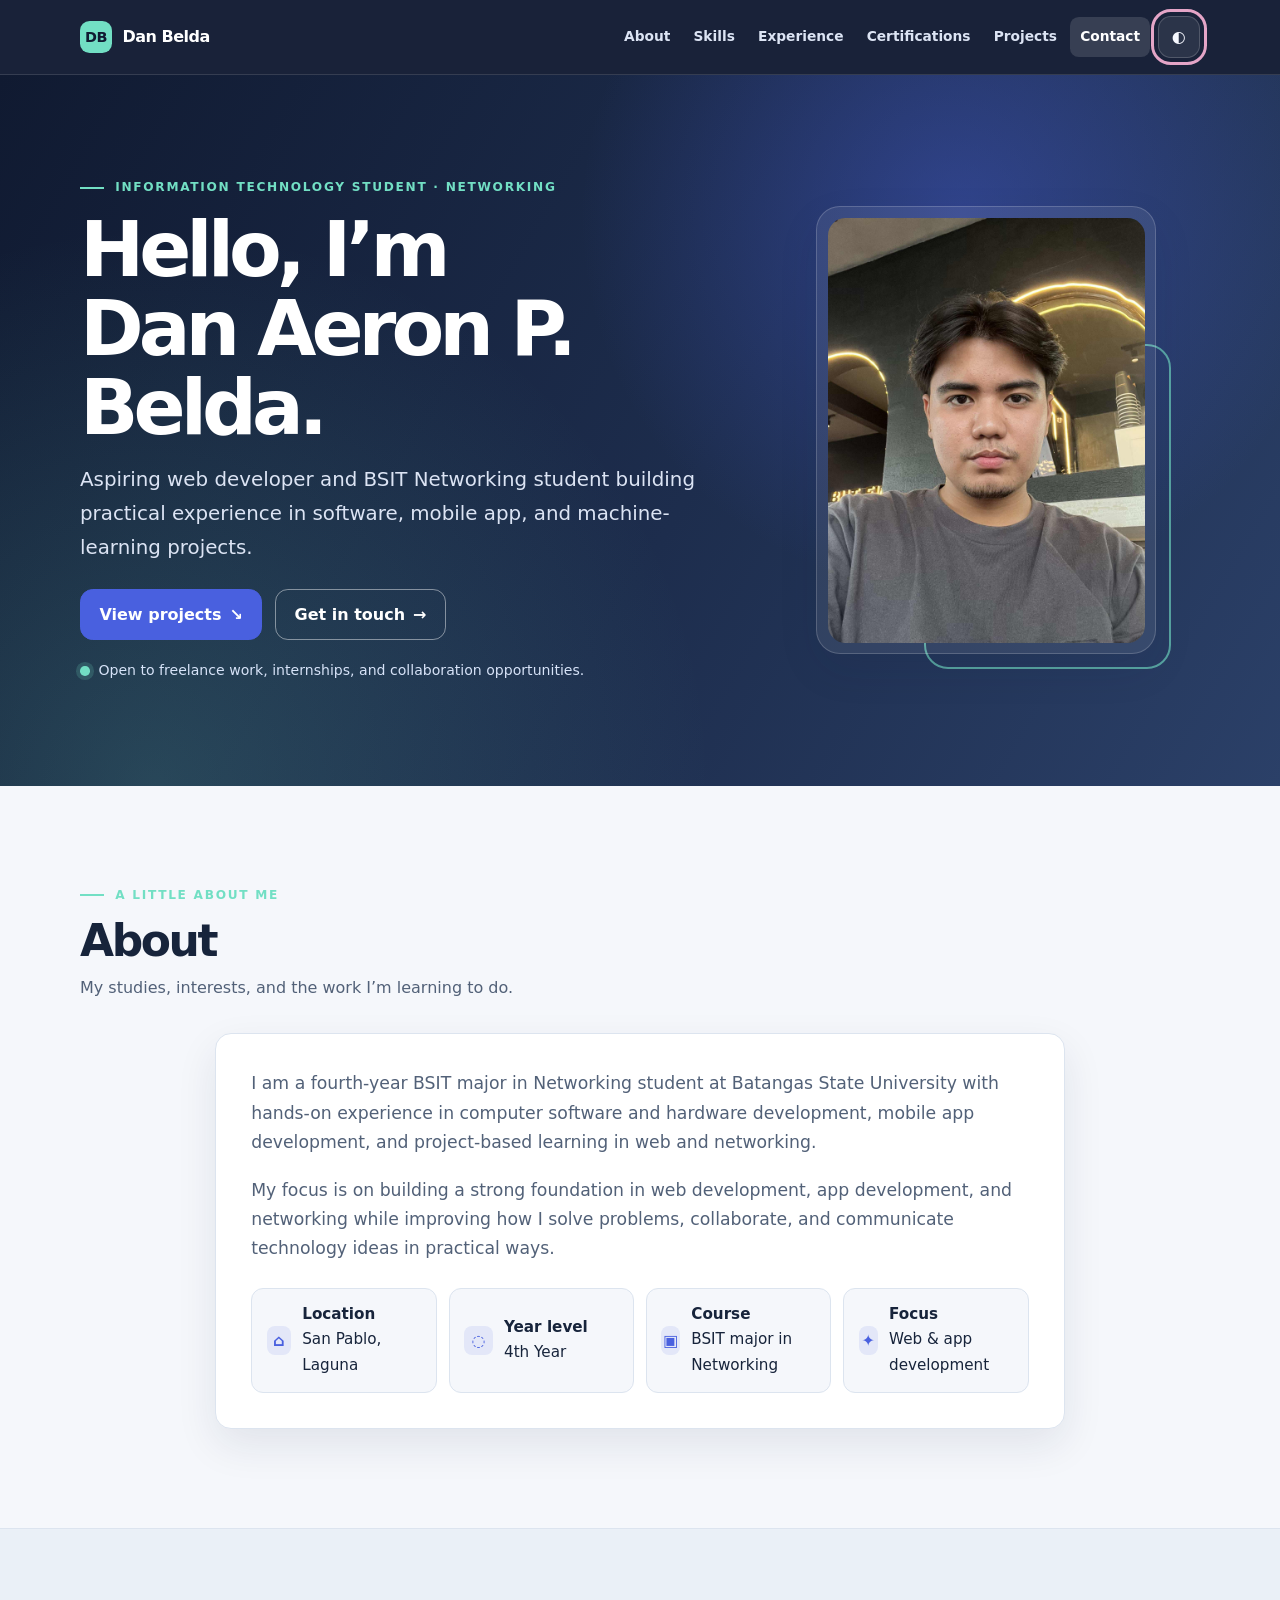
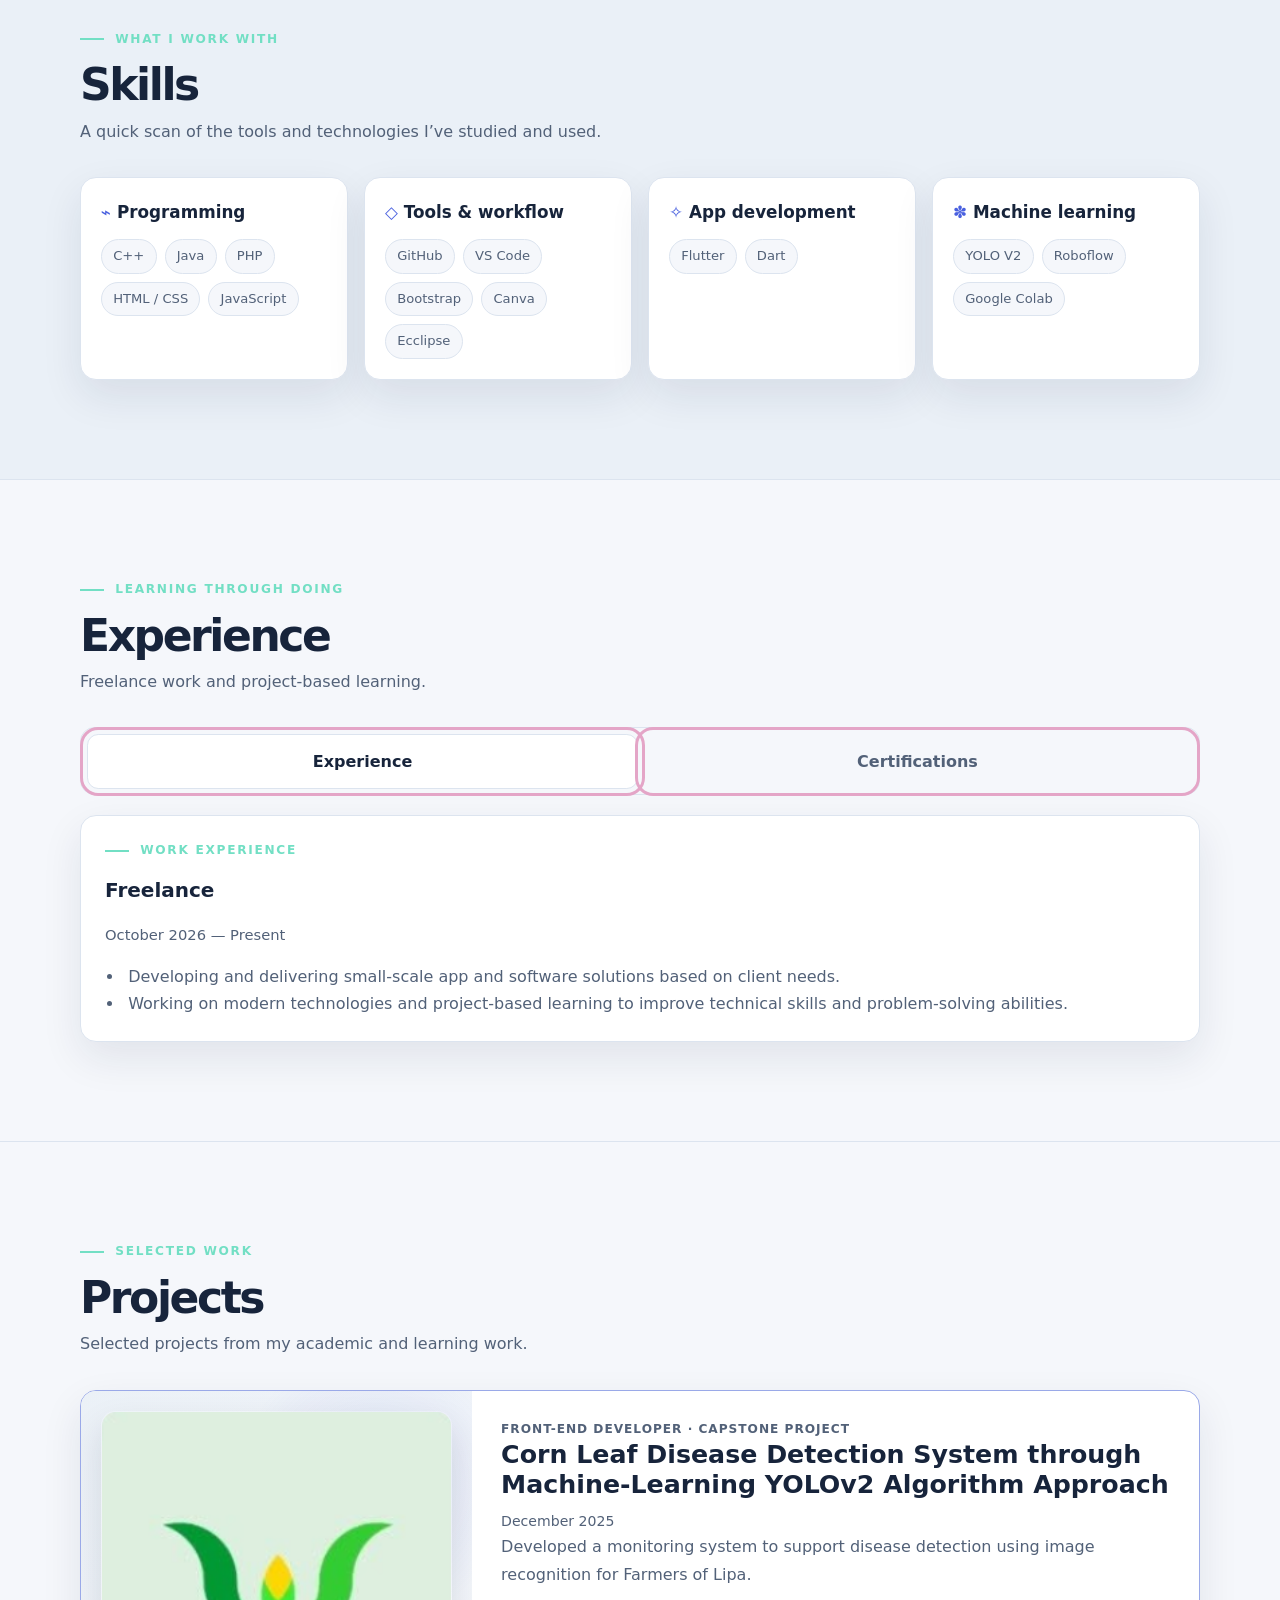
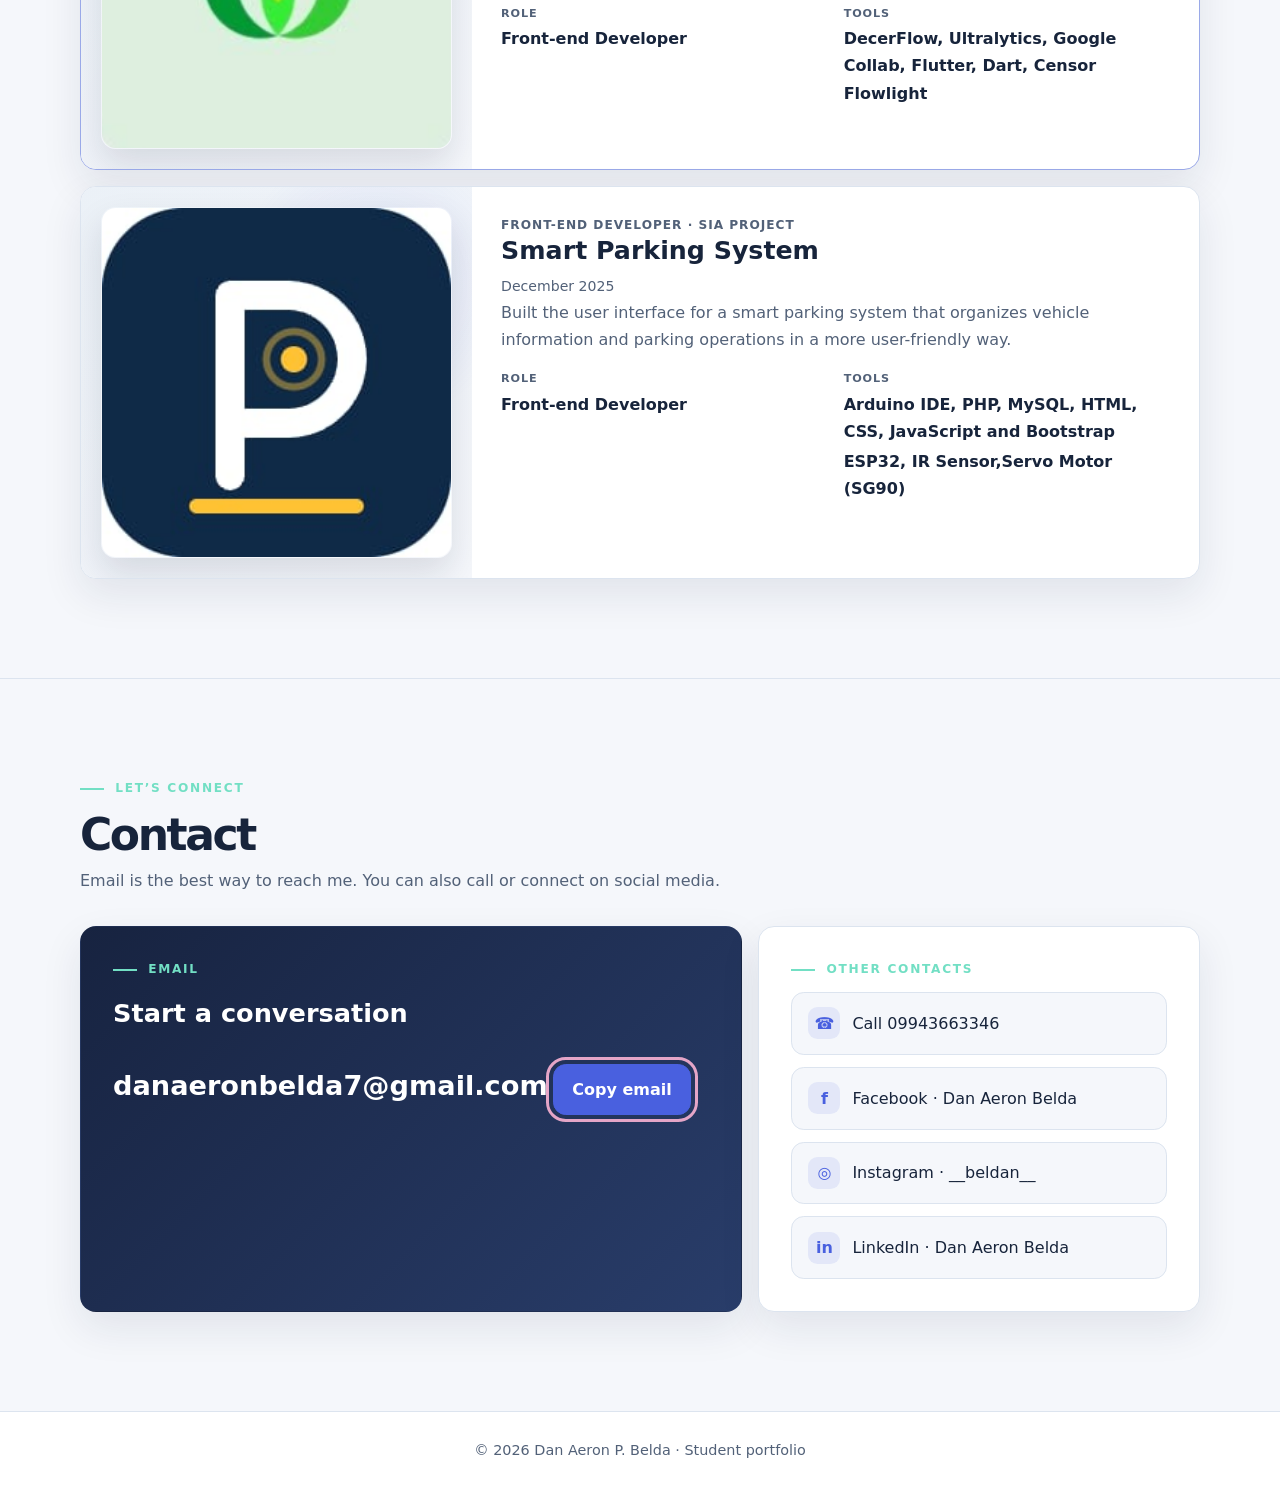
==== index.html @ 69eab19e "Update index.html" ====
<!doctype html>
<html lang="en">
<head>
  <meta charset="utf-8">
  <meta name="viewport" content="width=device-width, initial-scale=1">
  <meta name="theme-color" content="#101a31">
  <meta name="description" content="Dan Aeron P. Belda is a fourth-year BSIT Networking student and aspiring web developer in San Pablo, Laguna.">
  <title>Dan Aeron P. Belda | Web Development &amp; Networking Portfolio</title>
  <style>
    :root{color-scheme:light;--bg:#f5f7fb;--surface:#fff;--surface-alt:#eaf0f7;--ink:#17243b;--muted:#526178;--line:#dce4ef;--navy:#101a31;--accent:#4960df;--accent-hover:#3549bd;--mint:#72dfc4;--focus:#e4a5c7;--shadow:0 16px 42px rgba(20,33,63,.09);--header-height:74px;font-family:Inter,ui-sans-serif,system-ui,-apple-system,BlinkMacSystemFont,"Segoe UI",sans-serif}
    body[data-theme=dark]{color-scheme:dark;--bg:#0e1422;--surface:#171f31;--surface-alt:#202a3e;--ink:#eef2fc;--muted:#b6c1d5;--line:#303c52;--navy:#0b1120;--accent:#b2bcff;--accent-hover:#d0d5ff;--mint:#72dfc4;--focus:#e4a5c7;--shadow:0 16px 42px rgba(0,0,0,.25)}
    @media(prefers-color-scheme:dark){body:not([data-theme=light]){color-scheme:dark;--bg:#0e1422;--surface:#171f31;--surface-alt:#202a3e;--ink:#eef2fc;--muted:#b6c1d5;--line:#303c52;--navy:#0b1120;--accent:#b2bcff;--accent-hover:#d0d5ff;--mint:#72dfc4;--focus:#e4a5c7;--shadow:0 16px 42px rgba(0,0,0,.25)}}
    *{box-sizing:border-box}html{scroll-behavior:smooth;scroll-padding-top:calc(var(--header-height) + 1rem)}body{margin:0;background:var(--bg);color:var(--ink);font-size:1rem;line-height:1.7}a{color:var(--accent);text-underline-offset:.2em}a:hover{color:var(--accent-hover)}button,keygen,select,textarea{font:inherit}button,button:focus-visible,a:focus-visible{outline:3px solid var(--focus);outline-offset:4px;border-radius:4px}img{max-width:100%;display:block}.skip-link{position:fixed;z-index:30;top:.5rem;left:.5rem;padding:.65rem 1rem;transform:translateY(-160%);color:#fff;background:var(--navy);border-radius:.5rem;text-decoration:none;transition:transform .2s ease}.skip-link:focus{transform:translateY(0)}.container{width:min(1120px,calc(100% - 2.5rem));margin-inline:auto}.site-header{position:sticky;z-index:20;top:0;min-height:var(--header-height);color:#f6f8ff;background:rgba(16,26,49,.96);border-bottom:1px solid rgba(255,255,255,.12);backdrop-filter:blur(14px);-webkit-backdrop-filter:blur(14px)}.nav-wrap{min-height:var(--header-height);display:flex;align-items:center;justify-content:space-between;gap:1.25rem}.brand{display:inline-flex;align-items:center;gap:.65rem;color:#fff;font-weight:780;letter-spacing:-.03em;text-decoration:none;white-space:nowrap}.brand-mark{display:grid;width:2rem;height:2rem;place-items:center;color:var(--navy);background:var(--mint);border-radius:.6rem;font-size:.9rem;font-weight:900}.nav-panel,.nav-links,.nav-actions{display:flex;align-items:center}.nav-panel{gap:.45rem}.nav-links{gap:.15rem;margin:0;padding:0;list-style:none}.nav-links a{display:block;padding:.55rem .65rem;color:#dce4f4;border-radius:.55rem;text-decoration:none;font-size:.86rem;font-weight:620;transition:background .2s ease,color .2s ease}.nav-links a:hover,.nav-links a[aria-current="location"]{color:#fff;background:rgba(255,255,255,.13)}.nav-actions{gap:.5rem}.icon-button,.menu-button{display:inline-grid;width:2.65rem;height:2.65rem;place-items:center;color:#f6f8ff;background:rgba(255,255,255,.08);border:1px solid rgba(255,255,255,.18);border-radius:.8rem;cursor:pointer;font:inherit}.icon-button:hover,.menu-button:hover{background:rgba(255,255,255,.16)}.menu-button{display:none}.hero{position:relative;isolation:isolate;display:grid;min-height:min(700px,calc(100svh - var(--header-height)));align-items:center;overflow:hidden;padding:clamp(4rem,8vw,7rem) 0;color:#fff;background:var(--navy)}.hero::before{position:absolute;inset:0;content:"";opacity:.16;background-image:linear-gradient(rgba(255,255,255,.08) 1px,transparent 1px),linear-gradient(90deg,rgba(255,255,255,.08) 1px,transparent 1px);background-size:48px 48px;mask-image:linear-gradient(90deg,transparent,#000 65%)}.hero::after{position:absolute;inset:0;content:"";background:radial-gradient(circle at 75% 20%,rgba(73,96,223,.42),transparent 34%),radial-gradient(circle at 12% 100%,rgba(114,223,196,.18),transparent 42%),linear-gradient(120deg,#101a31 0%,#1d2d4d 55%,#2b4068 100%)}.hero > *{position:relative;z-index:1}.hero-grid{display:grid;grid-template-columns:minmax(0,1.2fr) minmax(220px,.8fr);align-items:center;gap:clamp(2rem,4vw,4rem)}.eyebrow,.section-kicker{margin:0 0 .75rem;color:var(--mint);font-size:.76rem;font-weight:800;letter-spacing:.14em;text-transform:uppercase}.eyebrow::before,.section-kicker::before{display:inline-block;width:1.5rem;height:2px;margin-right:.7rem;content:"";vertical-align:middle;background:var(--mint)}.hero h1{max-width:760px;margin:0 0 1rem;font-size:clamp(2.7rem,6vw,5rem);line-height:1.03;letter-spacing:-.065em}.hero-intro{max-width:61ch;margin:0 0 1.5rem;color:#dce4f4;font-size:clamp(1.05rem,2.3vw,1.24rem)}.hero-actions{display:flex;flex-wrap:wrap;gap:.8rem}.button{display:inline-flex;align-items:center;justify-content:center;gap:.5rem;min-height:2.9rem;padding:.7rem 1.15rem;color:#fff;background:var(--accent);border:1px solid var(--accent);border-radius:.8rem;text-decoration:none;font-weight:700;transition:transform .2s ease,background .2s ease,border-color .2s ease}.button:hover{background:var(--accent-hover);border-color:var(--accent-hover);transform:translateY(-2px)}.button.secondary{background:transparent;border-color:rgba(255,255,255,.45)}.button.tertiary{color:var(--ink);background:var(--surface);border-color:var(--line)}.button.tertiary:hover{background:var(--surface-alt)}.hero-note{display:flex;align-items:center;gap:.55rem;margin:1.2rem 0 0;color:#d7e3f8;font-size:.88rem}.status-dot{display:inline-block;width:.6rem;height:.6rem;border-radius:50%;background:var(--mint);box-shadow:0 0 0 4px rgba(114,223,196,.18)}.portrait-wrap{position:relative;justify-self:center;width:min(100%,340px);padding:.65rem;background:rgba(255,255,255,.08);border:1px solid rgba(255,255,255,.18);border-radius:1.5rem;box-shadow:var(--shadow)}.portrait-wrap::after{position:absolute;right:-1rem;bottom:-1rem;z-index:-1;width:72%;height:72%;content:"";border:2px solid rgba(114,223,196,.8);border-radius:1.5rem;opacity:.8}.portrait-wrap img{width:100%;aspect-ratio:4/5;object-fit:cover;border-radius:1.1rem}.section{padding:clamp(4rem,8vw,6.2rem) 0;border-bottom:1px solid var(--line);scroll-margin-top:calc(var(--header-height) + 1rem)}.section.alt{background:var(--surface-alt)}.section-heading{max-width:720px;margin:0 0 2rem}.section-heading h2{margin:0 0 .5rem;font-size:clamp(1.9rem,4vw,2.75rem);line-height:1.1;letter-spacing:-.055em}.section-heading p:last-child{margin:0;color:var(--muted)}.panel,.skill-card,.project-card,.contact-card,.experience-card,.cert-card{background:var(--surface);border:1px solid var(--line);border-radius:1rem;box-shadow:var(--shadow)}.panel{padding:clamp(1.35rem,3vw,2.2rem)}.about-copy{max-width:850px;margin:0 auto}.about-copy p{margin:0 0 1.15rem;color:var(--muted);font-size:1.08rem}.info-grid{display:grid;grid-template-columns:repeat(4,minmax(0,1fr));gap:.75rem;margin-top:1.5rem}.info-chip{display:flex;align-items:center;gap:.7rem;min-height:4rem;padding:.8rem .9rem;color:var(--ink);background:var(--bg);border:1px solid var(--line);border-radius:.75rem;font-size:.95rem}.info-symbol{display:grid;width:1.8rem;height:1.8rem;place-items:center;color:var(--accent);background:rgba(73,96,223,.1);border-radius:.5rem;font-size:1rem;font-weight:800}.skill-grid{display:grid;grid-template-columns:repeat(4,minmax(0,1fr));gap:1rem}.skill-card{padding:1.25rem}.skill-card h3{margin:0 0 .8rem;font-size:1.05rem}.skill-card h3 span{color:var(--accent)}.tag-list{display:flex;flex-wrap:wrap;gap:.5rem;margin:0;padding:0;list-style:none}.tag-list li{padding:.32rem .7rem;color:var(--muted);background:var(--bg);border:1px solid var(--line);border-radius:999px;font-size:.82rem}.experience-layout{display:grid;grid-template-columns:minmax(0,1fr);gap:1.25rem}.experience-card{padding:1.5rem}.experience-card h3{margin:0 0 .5rem;font-size:1.25rem}.meta{color:var(--muted);font-size:.92rem}.experience-card ul{margin:1rem 0 0;padding-left:1.2rem;color:var(--muted)}.experience-card li{padding-left:.25rem}.tabs-shell{margin-top:1.25rem}.tablist{display:grid;grid-template-columns:repeat(2,minmax(0,1fr));gap:.2rem;padding:.35rem;background:var(--bg);border:1px solid var(--line);border-radius:.9rem}.tab-button{padding:.8rem 1rem;color:var(--muted);background:transparent;border:1px solid transparent;border-radius:.7rem;cursor:pointer;font-weight:700}.tab-button[aria-selected="true"]{color:var(--ink);background:var(--surface);border-color:var(--line)}.tab-panel[hidden]{display:none}.tab-panel{padding-top:1.25rem}.cert-grid{display:grid;grid-template-columns:repeat(2,minmax(0,1fr));gap:1rem}.cert-card{display:grid;grid-template-columns:minmax(0,1.4fr) minmax(160px,.7fr);align-items:center;gap:1rem;padding:1rem;background:linear-gradient(145deg,var(--surface),var(--bg));}.cert-content{display:flex;flex-direction:column;gap:.7rem}.cert-badge{display:inline-flex;align-self:flex-start;padding:.25rem .7rem;color:var(--accent);background:rgba(73,96,223,.08);border:1px solid rgba(73,96,223,.1);border-radius:999px;font-size:.72rem;font-weight:800;letter-spacing:.04em;text-transform:uppercase}.cert-card h3{margin:0;font-size:1.05rem;line-height:1.45}.cert-meta{display:grid;grid-template-columns:repeat(2,minmax(0,1fr));gap:.45rem .8rem;margin:0;color:var(--muted);font-size:.9rem}.cert-meta div{display:flex;flex-direction:column;gap:.12rem}.cert-meta dt{font-size:.7rem;font-weight:800;letter-spacing:.08em;text-transform:uppercase}.cert-meta dd{margin:0;color:var(--ink)}.cert-description{margin:0;color:var(--muted);font-size:.92rem;line-height:1.65}.cert-actions{display:flex;flex-wrap:wrap;gap:.6rem}.cert-media{display:grid;place-items:center;min-height:180px;border:1px solid var(--line);border-radius:.9rem;background:var(--bg);overflow:hidden}.cert-media img{width:100%;height:100%;object-fit:cover}.project-list{display:grid;gap:1rem}.project-card{display:grid;grid-template-columns:minmax(220px,.7fr) minmax(0,1.3fr);overflow:hidden}.project-card.featured{border-color:color-mix(in srgb,var(--accent) 45%, var(--line));}.project-visual{position:relative;display:grid;min-height:220px;place-items:center;overflow:hidden;background:linear-gradient(135deg,var(--surface-alt),var(--bg));padding:1.25rem}.project-visual::before{position:absolute;inset:0;content:"";background:radial-gradient(circle at 75% 25%,rgba(73,96,223,.12),transparent 34%),linear-gradient(120deg,rgba(255,255,255,.06),transparent)}.project-visual img{position:relative;z-index:1;width:100%;height:100%;object-fit:cover;border-radius:.9rem;border:1px solid rgba(255,255,255,.12);box-shadow:0 16px 34px rgba(16,26,49,.12)}.visual-label{position:relative;z-index:1;display:grid;width:4rem;height:4rem;place-items:center;color:var(--navy);background:var(--mint);border-radius:.9rem;font-size:1.25rem;font-weight:900}.project-content{padding:clamp(1.2rem,2.7vw,1.8rem)}.project-role{margin:0 0 .6rem;color:var(--accent);font-size:.76rem;font-weight:800;letter-spacing:.08em;text-transform:uppercase}.project-card h3{margin:0 0 .55rem;font-size:clamp(1.2rem,2vw,1.58rem);line-height:1.2}.meta-line{margin:0 0 .8rem;color:var(--muted);font-size:.88rem}.project-card p{margin:0;color:var(--muted);line-height:1.7}.project-slots{display:grid;grid-template-columns:repeat(2,minmax(0,1fr));gap:.5rem 1rem;margin-top:1rem}.project-slots div{display:flex;flex-direction:column;gap:.15rem;min-width:0}.project-slots dt{color:var(--muted);font-size:.7rem;font-weight:800;letter-spacing:.08em;text-transform:uppercase}.project-slots dd{margin:0;color:var(--ink);font-weight:600;overflow-wrap:anywhere}.contact-grid{display:grid;grid-template-columns:minmax(0,1.2fr) minmax(240px,.8fr);gap:1rem}.contact-card{padding:clamp(1.25rem,3vw,2rem)}.contact-card.email-card{color:#fff;background:linear-gradient(135deg,#172340,#293d6a);border-color:transparent}.contact-card h3{margin:0 0 .7rem;font-size:clamp(1.2rem,2vw,1.65rem)}.email-link{display:inline-block;margin-top:1rem;color:#fff;font-size:clamp(1.2rem,2.5vw,1.7rem);font-weight:800;text-decoration:none;overflow-wrap:anywhere}.button.email-copy{margin-top:.8rem}.copy-status{min-height:1.5em;margin:.6rem 0 0;color:#d8eaff;font-size:.85rem}.contact-links{display:grid;gap:.75rem}.contact-link{display:flex;align-items:center;gap:.75rem;padding:.9rem 1rem;color:var(--ink);background:var(--bg);border:1px solid var(--line);border-radius:.8rem;text-decoration:none}.contact-link:hover{border-color:var(--accent)}.contact-icon{display:grid;width:2rem;height:2rem;place-items:center;color:var(--accent);background:rgba(73,96,223,.1);border-radius:.6rem;font-weight:900}.lightbox{position:fixed;inset:0;z-index:100;display:grid;place-items:center;background:rgba(12,18,30,.72);backdrop-filter:blur(6px)}.lightbox[hidden]{display:none}.lightbox-panel{width:min(92vw,900px);max-height:90vh;background:var(--surface);border:1px solid var(--line);border-radius:1rem;box-shadow:0 24px 70px rgba(0,0,0,.28);overflow:hidden}.lightbox-header{display:flex;align-items:center;justify-content:space-between;gap:.75rem;padding:1rem 1rem 0}.lightbox-title{margin:0;font-size:1.05rem}.lightbox-close{display:grid;place-items:center;width:2.25rem;height:2.25rem;border:1px solid var(--line);border-radius:.7rem;background:var(--surface);color:var(--ink);cursor:pointer;font-size:1.2rem}.lightbox-body{padding:1rem}.lightbox-body img{width:100%;max-height:76vh;object-fit:contain;background:var(--bg);border-radius:.8rem;border:1px solid var(--line)}footer{padding:1.6rem 0;color:var(--muted);background:var(--surface);text-align:center;font-size:.9rem}footer p{margin:0}.sr-only{position:absolute;width:1px;height:1px;padding:0;margin:-1px;overflow:hidden;clip:rect(0,0,0,0);white-space:nowrap;border:0}@media(max-width:900px){.nav-links a{padding-inline:.5rem;font-size:.8rem}.skill-grid{grid-template-columns:repeat(2,minmax(0,1fr))}.info-grid{grid-template-columns:repeat(2,minmax(0,1fr))}.cert-grid,.project-card,.contact-grid{grid-template-columns:1fr}.project-card{grid-template-columns:minmax(0,1fr)}}@media(max-width:700px){:root{--header-height:68px}.container{width:min(100% - 2rem,560px)}.nav-wrap{position:relative}.menu-button{display:inline-grid}.nav-panel{position:absolute;top:calc(100% + .5rem);right:0;left:0;display:none;align-items:stretch;padding:.8rem 1rem;border:1px solid rgba(255,255,255,.12);background:#121b31;border-radius:1rem;box-shadow:0 20px 36px rgba(0,0,0,.2)}.nav-panel[data-open="true"]{display:flex}.nav-links{display:grid;gap:.2rem}.nav-actions{justify-content:flex-end;padding-top:.4rem}.hero-grid{grid-template-columns:1fr}.hero-actions{display:grid;grid-template-columns:1fr}.hero-note{text-align:center;justify-content:center}.skill-grid,.info-grid,.project-slots{grid-template-columns:1fr}.project-slots{gap:.7rem}.cert-card{grid-template-columns:1fr}.contact-card.email-card{padding:1.5rem 1.15rem}}@media(max-width:430px){.brand{font-size:.9rem}.hero h1{font-size:2.5rem}.cert-meta{grid-template-columns:1fr}.tablist{grid-template-columns:1fr}}@media(prefers-reduced-motion:reduce){*,*:before,*:after{scroll-behavior:auto!important;transition-duration:.01ms!important;animation-duration:.01ms!important}}
  </style>
</head>
<body>
  <a class="skip-link" href="#main">Skip to content</a>

  <header class="site-header">
    <div class="container nav-wrap">
      <a class="brand" href="#top" aria-label="Dan Aeron P. Belda, home"><span class="brand-mark" aria-hidden="true">DB</span> Dan Belda</a>
      <button class="menu-button" id="menu-toggle" type="button" aria-label="Open navigation menu" aria-expanded="false" aria-controls="nav-panel">☰</button>
      <div class="nav-panel" id="nav-panel" data-open="false">
        <nav aria-label="Main navigation">
          <ul class="nav-links">
            <li><a href="#about">About</a></li>
            <li><a href="#skills">Skills</a></li>
            <li><a href="#experience">Experience</a></li>
            <li><a href="#certifications">Certifications</a></li>
            <li><a href="#projects">Projects</a></li>
            <li><a href="#contact">Contact</a></li>
          </ul>
        </nav>
        <div class="nav-actions">
          <button class="icon-button" id="theme-toggle" type="button" aria-label="Switch to dark mode" aria-pressed="false" title="Toggle color theme"><span aria-hidden="true">◐</span></button>
        </div>
      </div>
    </div>
  </header>

  <main id="main">
    <section class="hero" id="top" aria-labelledby="hero-title">
      <div class="container hero-grid">
        <div class="hero-copy">
          <p class="eyebrow">Information Technology Student · Networking</p>
          <h1 id="hero-title">Hello, I’m<br>Dan Aeron P. Belda.</h1>
          <p class="hero-intro">Aspiring web developer and BSIT Networking student building practical experience in software, mobile app, and machine-learning projects.</p>
          <div class="hero-actions">
            <a class="button" href="#projects">View projects <span aria-hidden="true">↘</span></a>
            <a class="button secondary" href="#contact">Get in touch <span aria-hidden="true">→</span></a>
          </div>
          <p class="hero-note"><span class="status-dot" aria-hidden="true"></span>Open to freelance work, internships, and collaboration opportunities.</p>
        </div>

        <div class="portrait-wrap">
          <img src="danpic.jpg" alt="Portrait of Dan Aeron P. Belda" width="340" height="425" loading="eager">
        </div>
      </div>
    </section>

    <section class="section" id="about" aria-labelledby="about-title">
      <div class="container">
        <div class="section-heading">
          <p class="section-kicker">A little about me</p>
          <h2 id="about-title">About</h2>
          <p>My studies, interests, and the work I’m learning to do.</p>
        </div>

        <div class="panel about-copy">
          <p>I am a fourth-year BSIT major in Networking student at Batangas State University with hands-on experience in computer software and hardware development, mobile app development, and project-based learning in web and networking.</p>
          <p>My focus is on building a strong foundation in web development, app development, and networking while improving how I solve problems, collaborate, and communicate technology ideas in practical ways.</p>

          <div class="info-grid" aria-label="Personal and education details">
            <div class="info-chip"><span class="info-symbol" aria-hidden="true">⌂</span><span><strong>Location</strong><br>San Pablo, Laguna</span></div>
            <div class="info-chip"><span class="info-symbol" aria-hidden="true">◌</span><span><strong>Year level</strong><br>4th Year</span></div>
            <div class="info-chip"><span class="info-symbol" aria-hidden="true">▣</span><span><strong>Course</strong><br>BSIT major in Networking</span></div>
            <div class="info-chip"><span class="info-symbol" aria-hidden="true">✦</span><span><strong>Focus</strong><br>Web &amp; app development</span></div>
          </div>
        </div>
      </div>
    </section>

    <section class="section alt" id="skills" aria-labelledby="skills-title">
      <div class="container">
        <div class="section-heading">
          <p class="section-kicker">What I work with</p>
          <h2 id="skills-title">Skills</h2>
          <p>A quick scan of the tools and technologies I’ve studied and used.</p>
        </div>

        <div class="skill-grid">
          <article class="skill-card">
            <h3><span aria-hidden="true">⌁</span> Programming</h3>
            <ul class="tag-list">
              <li>C++</li>
              <li>Java</li>
              <li>PHP</li>
              <li>HTML / CSS</li>
              <li>JavaScript</li>
            </ul>
          </article>

          <article class="skill-card">
            <h3><span aria-hidden="true">◇</span> Tools &amp; workflow</h3>
            <ul class="tag-list">
              <li>GitHub</li>
              <li>VS Code</li>
              <li>Bootstrap</li>
              <li>Canva</li>
              <li>Ecclipse</li>
            </ul>
          </article>

          <article class="skill-card">
            <h3><span aria-hidden="true">✧</span> App development</h3>
            <ul class="tag-list">
              <li>Flutter</li>
              <li>Dart</li>
            </ul>
          </article>

          <article class="skill-card">
            <h3><span aria-hidden="true">✽</span> Machine learning</h3>
            <ul class="tag-list">
              <li>YOLO V2</li>
              <li>Roboflow</li>
              <li>Google Colab</li>
            </ul>
          </article>
        </div>
      </div>
    </section>

    <section class="section" id="experience" aria-labelledby="experience-title">
      <div class="container">
        <div class="section-heading">
          <p class="section-kicker">Learning through doing</p>
          <h2 id="experience-title">Experience</h2>
          <p>Freelance work and project-based learning.</p>
        </div>

        <div class="tabs-shell">
          <div class="tablist" role="tablist" aria-label="Portfolio tabs">
            <button class="tab-button" id="tab-experience" type="button" role="tab" aria-selected="true" aria-controls="panel-experience" tabindex="0">Experience</button>
            <button class="tab-button" id="tab-certifications" type="button" role="tab" aria-selected="false" aria-controls="panel-certifications" tabindex="-1">Certifications</button>
          </div>

          <div class="tab-panel" id="panel-experience" role="tabpanel" aria-labelledby="tab-experience">
            <div class="experience-layout">
              <article class="experience-card">
                <p class="section-kicker">Work experience</p>
                <h3>Freelance</h3>
                <p class="meta"><time datetime="2026-10">October 2026</time> — Present</p>
                <ul>
                  <li>Developing and delivering small-scale app and software solutions based on client needs.</li>
                  <li>Working on modern technologies and project-based learning to improve technical skills and problem-solving abilities.</li>
                </ul>
              </article>
            </div>
          </div>

          <div class="tab-panel" id="panel-certifications" role="tabpanel" aria-labelledby="tab-certifications" hidden>
            <div class="cert-grid">
              <article class="cert-card">
                <div class="cert-content">
                  <span class="cert-badge">Certificate of Participation</span>
                  <h3>Navigating the Digital Landscape 2023 - Connecting Concepts, Bridging Technologies</h3>
                  <dl class="cert-meta">
                    <div>
                      <dt>Issuer</dt>
                      <dd>Junior Philippine Computer Society (JPCS), Lipa Chapter, Batangas State University TheNEU - Lipa</dd>
                    </div>
                    <div>
                      <dt>Type</dt>
                      <dd>Certificate of Participation</dd>
                    </div>
                    <div>
                      <dt>Date</dt>
                      <dd>December 4, 2023</dd>
                    </div>
                  </dl>
                  <p class="cert-description">Participation in a technology-focused event on digital literacy, emerging concepts, and practical connections between digital tools and systems.</p>
                  <div class="cert-actions">
                    <button class="button tertiary cert-lightbox-trigger" type="button" data-image="certificate-techsynergy.jpg" data-title="Navigating the Digital Landscape 2023 - Connecting Concepts, Bridging Technologies">View certificate</button>
                  </div>
                </div>
                <div class="cert-media">
                  <img src="certificate-techsynergy.jpg" alt="TechSynergy certificate for Navigating the Digital Landscape 2023 - Connecting Concepts, Bridging Technologies" width="240" height="160" loading="lazy" onerror="this.parentElement.classList.add('is-hidden')">
                </div>
              </article>

              <article class="cert-card">
                <div class="cert-content">
                  <span class="cert-badge">Training badge</span>
                  <h3>AWS Academy Cloud Foundations</h3>
                  <dl class="cert-meta">
                    <div>
                      <dt>Issuer</dt>
                      <dd>Amazon Web Services</dd>
                    </div>
                    <div>
                      <dt>Type</dt>
                      <dd>Training badge</dd>
                    </div>
                    <div>
                      <dt>Status</dt>
                      <dd>Trained</dd>
                    </div>
                    <div>
                      <dt>Year</dt>
                      <dd>2026</dd>
                    </div>
                  </dl>
                  <p class="cert-description">Foundational cloud concepts and AWS Academy learning outcomes in a training environment.</p>
                  <div class="cert-actions">
                    <button class="button tertiary cert-lightbox-trigger" type="button" data-image="aws-academy-cloud-foundations.png" data-title="AWS Academy Cloud Foundations">View certificate</button>
                  </div>
                </div>
                <div class="cert-media">
                  <img src="aws-academy-cloud-foundations.png" alt="AWS Academy Cloud Foundations certificate" width="240" height="160" loading="lazy" onerror="this.parentElement.classList.add('is-hidden')">
                </div>
              </article>

              <article class="cert-card">
                <div class="cert-content">
                  <span class="cert-badge">Course attendance</span>
                  <h3>Red Hat OpenShift Development I: Introduction to Containers with Podman</h3>
                  <dl class="cert-meta">
                    <div>
                      <dt>Issuer</dt>
                      <dd>Red Hat Academy</dd>
                    </div>
                    <div>
                      <dt>Type</dt>
                      <dd>Red Hat Academy course attendance</dd>
                    </div>
                    <div>
                      <dt>Year</dt>
                      <dd>2026</dd>
                    </div>
                  </dl>
                  <p class="cert-description">Course attendance focused on containers, Podman, and foundational OpenShift development workflows.</p>
                  <div class="cert-actions">
                    <button class="button tertiary cert-lightbox-trigger" type="button" data-image="redhat-openshift-podman.png" data-title="Red Hat OpenShift Development I: Introduction to Containers with Podman">View certificate</button>
                  </div>
                </div>
                <div class="cert-media">
                  <img src="redhat-openshift-podman.png" alt="Red Hat OpenShift Development I certificate" width="240" height="160" loading="lazy" onerror="this.parentElement.classList.add('is-hidden')">
                </div>
              </article>

              <article class="cert-card">
                <div class="cert-content">
                  <span class="cert-badge">Certificate of Participation</span>
                  <h3>Safeguarding Digital Freedom and Resilience Participation</h3>
                  <dl class="cert-meta">
                    <div>
                      <dt>Issuer</dt>
                      <dd>Safeguarding Digital Freedom and Resilience</dd>
                    </div>
                    <div>
                      <dt>Type</dt>
                      <dd>Certificate of Participation</dd>
                    </div>
                    <div>
                      <dt>Details</dt>
                      <dd>Participation certificate</dd>
                    </div>
                  </dl>
                  <p class="cert-description">Participation in a digital resilience and online safety initiative focused on safeguarding digital freedom.</p>
                  <div class="cert-actions">
                    <button class="button tertiary cert-lightbox-trigger" type="button" data-image="image_2026-11-13_215254351.png" data-title="Safeguarding Digital Freedom and Resilience Participation">View certificate</button>
                  </div>
                </div>
                <div class="cert-media">
                  <img src="image_2026-11-13_215254351.png" alt="Safeguarding Digital Freedom and Resilience participation certificate" width="240" height="160" loading="lazy" onerror="this.parentElement.classList.add('is-hidden')">
                </div>
              </article>
            </div>
          </div>
        </div>
      </div>
    </section>

    <section class="section" id="projects" aria-labelledby="projects-title">
      <div class="container">
        <div class="section-heading">
          <p class="section-kicker">Selected work</p>
          <h2 id="projects-title">Projects</h2>
          <p>Selected projects from my academic and learning work.</p>
        </div>

        <div class="project-list">
          <article class="project-card featured">
            <div class="project-visual" aria-label="Corn Leaf Disease Detection System project preview">
              <img src="Screenshot 2026-11-13 222449.png" alt="Project preview for Corn Leaf Disease Detection System" width="640" height="420" loading="lazy">
            </div>
            <div class="project-content">
              <p class="project-role">Front-end Developer · Capstone Project</p>
              <h3>Corn Leaf Disease Detection System through Machine-Learning YOLOv2 Algorithm Approach</h3>
              <p class="meta-line"><time datetime="2025-12">December 2025</time></p>
              <p>Developed a monitoring system to support disease detection using image recognition for Farmers of Lipa.</p>
              <dl class="project-slots">
                <div>
                  <dt>Role</dt>
                  <dd>Front-end Developer</dd>
                </div>
                <div>
                  <dt>Tools</dt>
                  <dd>DecerFlow, Ultralytics, Google Collab, Flutter, Dart, Censor Flowlight</dd>
                </div>
              </dl>
            </div>
          </article>

          <article class="project-card">
            <div class="project-visual" aria-label="Smart Parking System project preview">
              <img src="Parking System.jpg" alt="Smart Parking System project preview" width="640" height="420" loading="lazy">
            </div>
            <div class="project-content">
              <p class="project-role">Front-end Developer · SIA Project</p>
              <h3>Smart Parking System</h3>
              <p class="meta-line"><time datetime="2025-12">December 2025</time></p>
              <p>Built the user interface for a smart parking system that organizes vehicle information and parking operations in a more user-friendly way.</p>
              <dl class="project-slots">
                <div>
                  <dt>Role</dt>
                  <dd>Front-end Developer</dd>
                </div>
                <div>
                  <dt>Tools</dt>
                  <dd>Arduino IDE, PHP, MySQL, HTML, CSS, JavaScript and Bootstrap </dd>
                  <dd>ESP32, IR Sensor,Servo Motor (SG90)</dd>
                </div>
              </dl>
            </div>
          </article>
        </div>
      </div>
    </section>

    <section class="section" id="contact" aria-labelledby="contact-title">
      <div class="container">
        <div class="section-heading">
          <p class="section-kicker">Let’s connect</p>
          <h2 id="contact-title">Contact</h2>
          <p>Email is the best way to reach me. You can also call or connect on social media.</p>
        </div>

        <div class="contact-grid">
          <div class="contact-card email-card">
            <p class="section-kicker">Email</p>
            <h3>Start a conversation</h3>
            <a class="email-link" href="mailto:danaeronbelda7@gmail.com">danaeronbelda7@gmail.com</a>
            <button class="button email-copy" id="copy-email" type="button">Copy email</button>
            <p class="copy-status" id="copy-status" aria-live="polite"></p>
          </div>

          <div class="contact-card">
            <p class="section-kicker">Other contacts</p>
            <div class="contact-links" aria-label="Other contact methods">
              <a class="contact-link" href="tel:+639943663346"><span class="contact-icon" aria-hidden="true">☎</span><span>Call <span dir="ltr">09943663346</span></span></a>
              <a class="contact-link" href="https://www.facebook.com/dan.aeron.belda.2024/" target="_blank" rel="noreferrer"><span class="contact-icon" aria-hidden="true">f</span><span>Facebook · Dan Aeron Belda</span></a>
              <a class="contact-link" href="https://www.instagram.com/__beldan__/" target="_blank" rel="noreferrer"><span class="contact-icon" aria-hidden="true">◎</span><span>Instagram · __beldan__</span></a>
              <a class="contact-link" href="https://www.linkedin.com/" target="_blank" rel="noreferrer"><span class="contact-icon" aria-hidden="true">in</span><span>LinkedIn · Dan Aeron Belda</span></a>
            </div>
          </div>
        </div>
      </div>
    </section>
  </main>

  <footer>
    <div class="container">
      <p>© <span id="year">2026</span> Dan Aeron P. Belda · Student portfolio</p>
    </div>
  </footer>

  <div class="lightbox" id="lightbox" hidden aria-hidden="true">
    <div class="lightbox-panel" role="dialog" aria-modal="true" aria-labelledby="lightbox-title">
      <div class="lightbox-header">
        <h3 class="lightbox-title" id="lightbox-title">Certificate</h3>
        <button class="lightbox-close" id="lightbox-close" type="button" aria-label="Close certificate view">×</button>
      </div>
      <div class="lightbox-body">
        <img id="lightbox-image" src="" alt="Expanded certificate preview">
      </div>
    </div>
  </div>

  <script>
    (() => {
      const body = document.body;
      const themeButton = document.getElementById('theme-toggle');
      const themeMeta = document.querySelector('meta[name="theme-color"]');
      const systemDark = window.matchMedia('(prefers-color-scheme: dark)');

      try {
        const saved = localStorage.getItem('portfolio-theme');
        if (saved === 'light' || saved === 'dark') body.dataset.theme = saved;
      } catch {}

      const isDark = () => body.dataset.theme ? body.dataset.theme === 'dark' : systemDark.matches;

      const updateTheme = () => {
        const dark = isDark();
        themeButton.setAttribute('aria-pressed', String(dark));
        themeButton.setAttribute('aria-label', dark ? 'Switch to light mode' : 'Switch to dark mode');
        if (themeMeta) themeMeta.content = dark ? '#0e1422' : '#101a31';
      };

      updateTheme();
      themeButton.addEventListener('click', () => {
        body.dataset.theme = isDark() ? 'light' : 'dark';
        try { localStorage.setItem('portfolio-theme', body.dataset.theme); } catch {}
        updateTheme();
      });
      systemDark.addEventListener?.('change', updateTheme);

      const menuButton = document.getElementById('menu-toggle');
      const navPanel = document.getElementById('nav-panel');
      const closeMenu = () => {
        navPanel.dataset.open = 'false';
        menuButton.setAttribute('aria-expanded', 'false');
        menuButton.setAttribute('aria-label', 'Open navigation menu');
      };

      menuButton.addEventListener('click', () => {
        const open = navPanel.dataset.open !== 'true';
        navPanel.dataset.open = String(open);
        menuButton.setAttribute('aria-expanded', String(open));
        menuButton.setAttribute('aria-label', open ? 'Close navigation menu' : 'Open navigation menu');
      });

      document.querySelectorAll('.nav-links a').forEach(link => {
        link.addEventListener('click', closeMenu);
      });

      const navLinks = [...document.querySelectorAll('.nav-links a')];
      const sections = navLinks.map(link => document.querySelector(link.getAttribute('href'))).filter(Boolean);
      if ('IntersectionObserver' in window) {
        const observer = new IntersectionObserver(entries => {
          entries.forEach(entry => {
            if (!entry.isIntersecting) return;
            navLinks.forEach(link => {
              const active = link.getAttribute('href') === `#${entry.target.id}`;
              link.setAttribute('aria-current', active ? 'location' : 'false');
            });
          });
        }, { rootMargin: '-40% 0px -45% 0px' });
        sections.forEach(section => observer.observe(section));
      }

      const tabButtons = [...document.querySelectorAll('.tab-button')];
      const tabPanels = [...document.querySelectorAll('.tab-panel')];

      function openTab(id, updateHash = true) {
        const selected = document.getElementById(`tab-${id}`);
        if (!selected) return;

        tabButtons.forEach(button => {
          const active = button === selected;
          button.setAttribute('aria-selected', String(active));
          button.tabIndex = active ? 0 : -1;
        });

        tabPanels.forEach(panel => {
          const active = panel.id === `panel-${id}`;
          panel.hidden = !active;
        });

        if (updateHash && id !== 'experience') history.replaceState(null, '', `#${id}`);
      }

      tabButtons.forEach(button => {
        button.addEventListener('click', () => openTab(button.id.replace('tab-', '')));
        button.addEventListener('keydown', event => {
          const i = tabButtons.indexOf(button);
          let next = i;
          if (event.key === 'ArrowRight' || event.key === 'ArrowDown') next = (i + 1) % tabButtons.length;
          if (event.key === 'ArrowLeft' || event.key === 'ArrowUp') next = (i - 1 + tabButtons.length) % tabButtons.length;
          if (event.key === 'Home') next = 0;
          if (event.key === 'End') next = tabButtons.length - 1;
          if (next !== i) {
            event.preventDefault();
            tabButtons[next].focus();
            openTab(tabButtons[next].id.replace('tab-', ''));
          }
        });
      });

      if (location.hash === '#experience' || location.hash === '#certifications') {
        openTab(location.hash.slice(1), false);
      }
      window.addEventListener('hashchange', () => {
        if (location.hash === '#experience' || location.hash === '#certifications') {
          openTab(location.hash.slice(1), false);
        }
      });

      const lightbox = document.getElementById('lightbox');
      const lightboxImage = document.getElementById('lightbox-image');
      const lightboxTitle = document.getElementById('lightbox-title');
      const lightboxClose = document.getElementById('lightbox-close');
      let lastFocus = null;

      const focusables = () => [...lightbox.querySelectorAll('button,[href],[tabindex]:not([tabindex="-1"])')].filter(el => !el.disabled);

      function closeLightbox() {
        lightbox.hidden = true;
        lightbox.setAttribute('aria-hidden', 'true');
        if (lastFocus) lastFocus.focus();
      }

      document.querySelectorAll('.cert-lightbox-trigger').forEach(button => {
        button.addEventListener('click', () => {
          lastFocus = document.activeElement;
          lightboxImage.src = button.dataset.image;
          lightboxImage.alt = button.dataset.title;
          lightboxTitle.textContent = button.dataset.title;
          lightbox.hidden = false;
          lightbox.setAttribute('aria-hidden', 'false');
          lightboxClose.focus();
        });
      });

      lightboxClose.addEventListener('click', closeLightbox);
      lightbox.addEventListener('click', event => {
        if (event.target === lightbox) closeLightbox();
      });

      document.addEventListener('keydown', event => {
        if (event.key === 'Escape') {
          if (!lightbox.hidden) closeLightbox();
          closeMenu();
        }

        if (!lightbox.hidden && event.key === 'Tab') {
          const items = focusables();
          const first = items[0];
          const last = items[items.length - 1];
          if (event.shiftKey && document.activeElement === first) {
            event.preventDefault();
            last.focus();
          } else if (!event.shiftKey && document.activeElement === last) {
            event.preventDefault();
            first.focus();
          }
        }
      });

      document.getElementById('year').textContent = String(new Date().getFullYear());
      document.getElementById('copy-email').addEventListener('click', async () => {
        const email = 'danaeronbelda7@gmail.com';
        const status = document.getElementById('copy-status');
        try {
          await navigator.clipboard.writeText(email);
          status.textContent = 'Email copied to clipboard.';
        } catch {
          status.textContent = 'Copy unavailable here. Select the email address above to copy it.';
        }
      });
    })();
  </script>
</body>
</html>
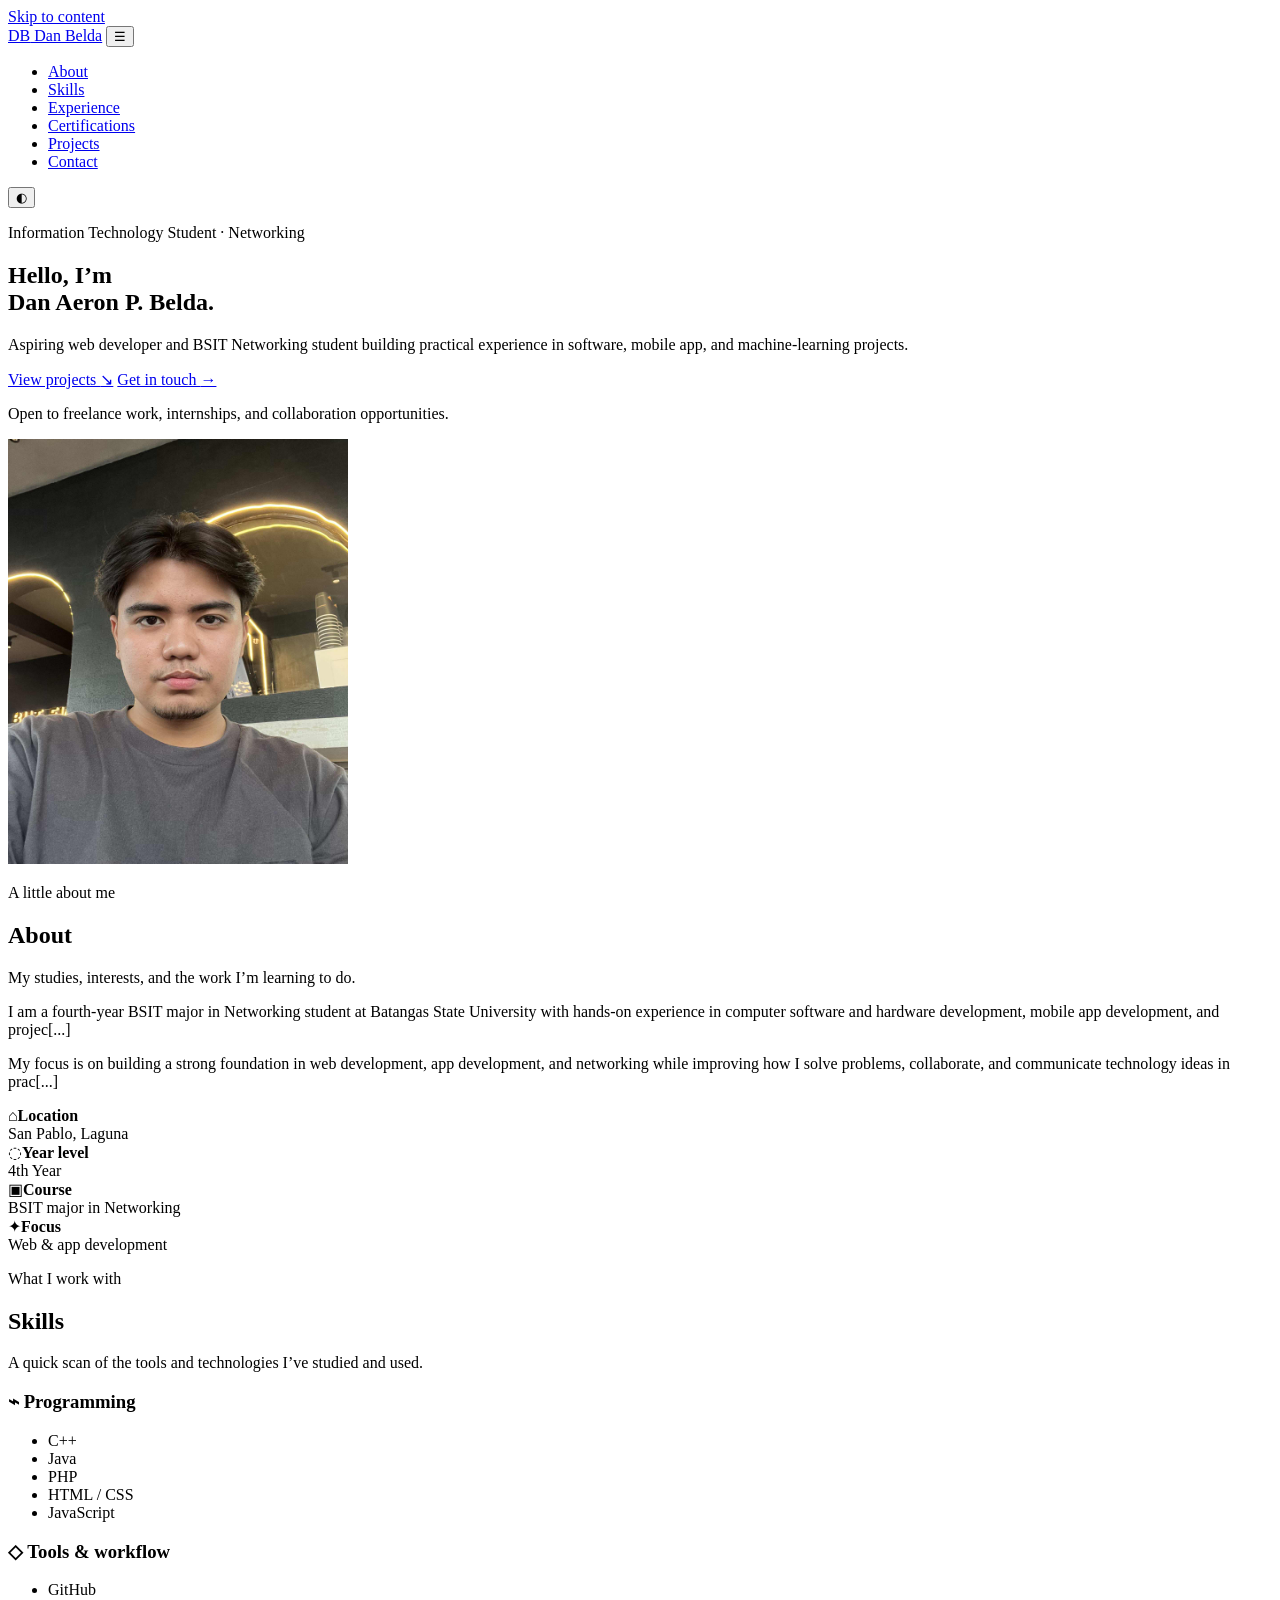
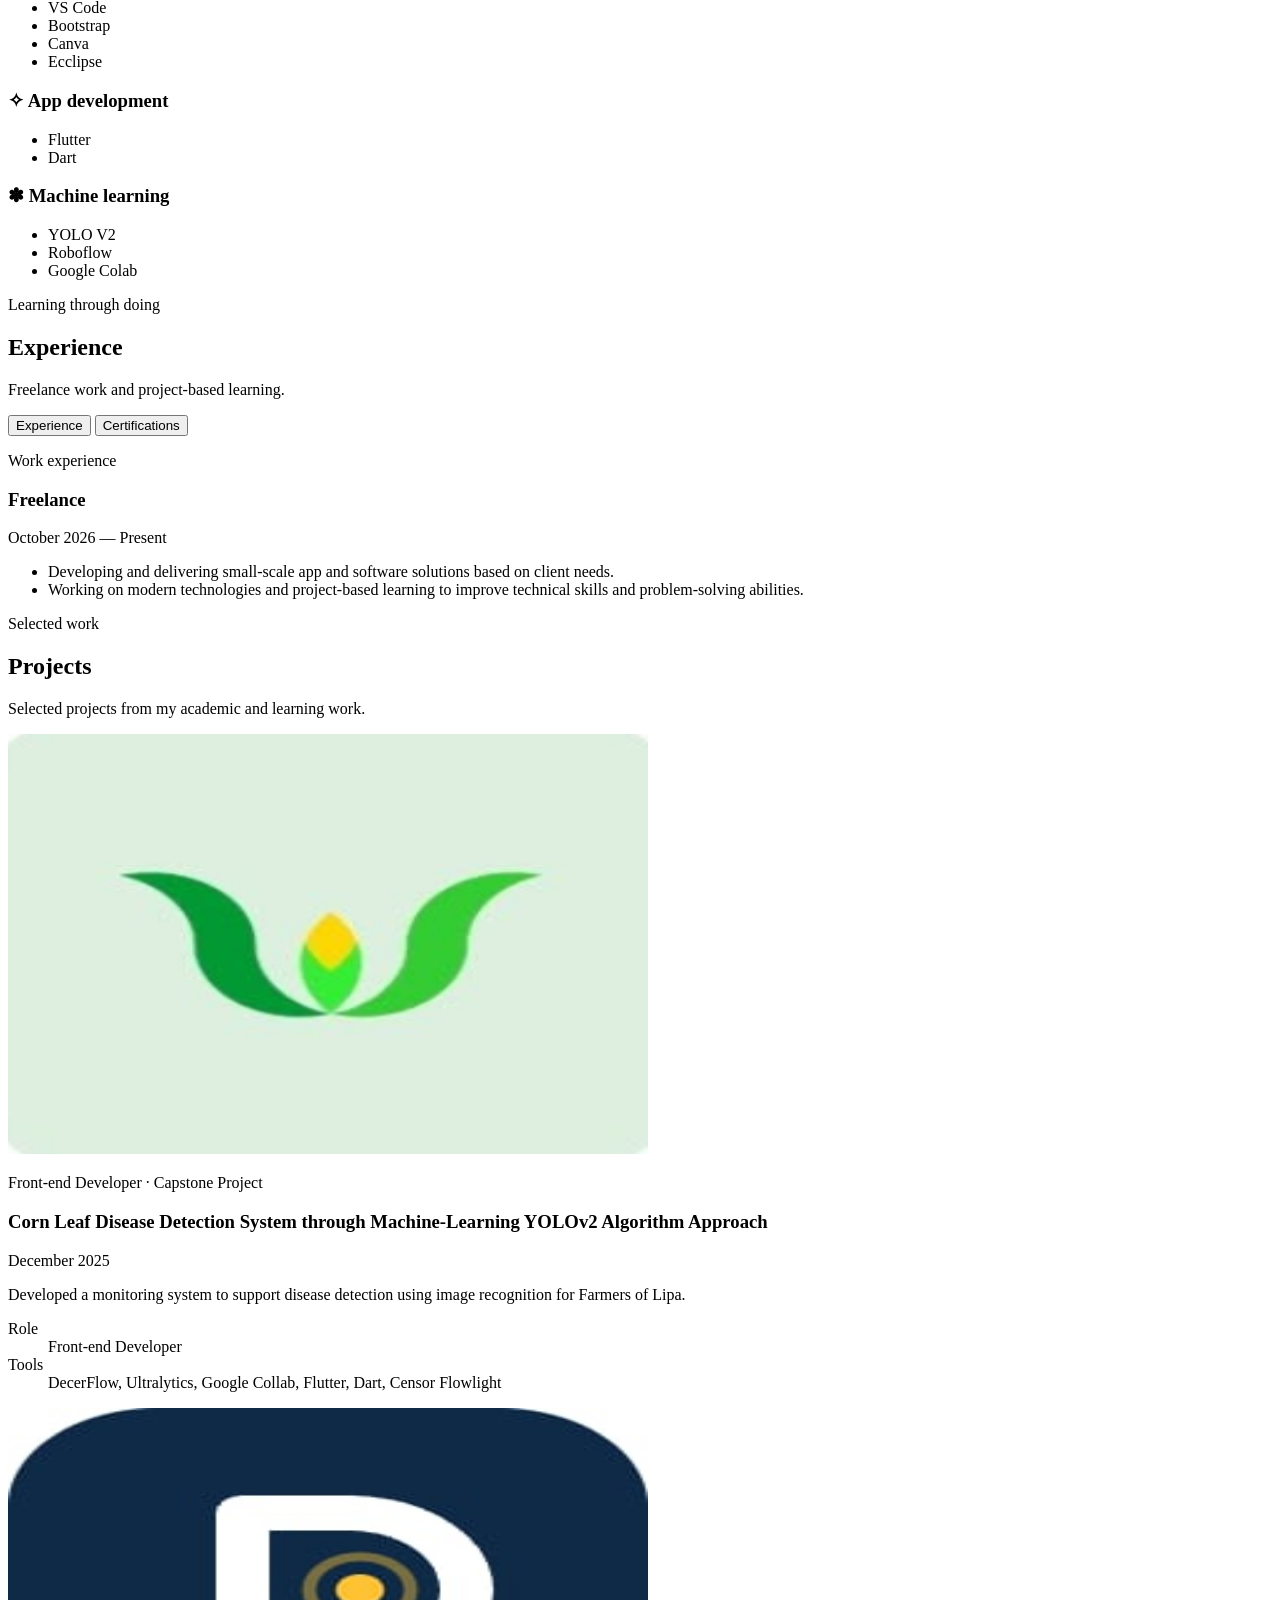
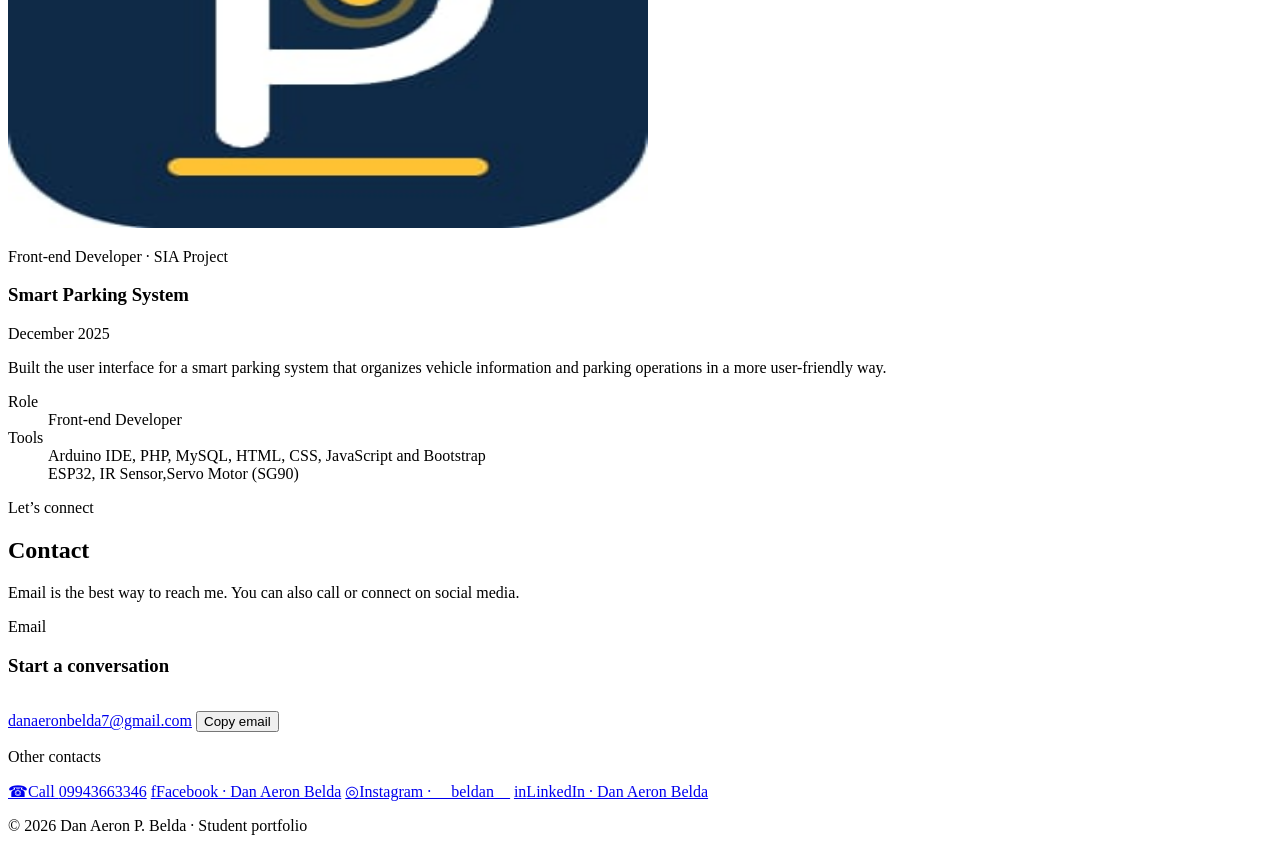
==== commit 94985ac4: "Add spacing between email and Copy email button in contact section" ====
--- a/index.html
+++ b/index.html
@@ -7,10 +7,10 @@
   <meta name="description" content="Dan Aeron P. Belda is a fourth-year BSIT Networking student and aspiring web developer in San Pablo, Laguna.">
   <title>Dan Aeron P. Belda | Web Development &amp; Networking Portfolio</title>
   <style>
-    :root{color-scheme:light;--bg:#f5f7fb;--surface:#fff;--surface-alt:#eaf0f7;--ink:#17243b;--muted:#526178;--line:#dce4ef;--navy:#101a31;--accent:#4960df;--accent-hover:#3549bd;--mint:#72dfc4;--focus:#e4a5c7;--shadow:0 16px 42px rgba(20,33,63,.09);--header-height:74px;font-family:Inter,ui-sans-serif,system-ui,-apple-system,BlinkMacSystemFont,"Segoe UI",sans-serif}
-    body[data-theme=dark]{color-scheme:dark;--bg:#0e1422;--surface:#171f31;--surface-alt:#202a3e;--ink:#eef2fc;--muted:#b6c1d5;--line:#303c52;--navy:#0b1120;--accent:#b2bcff;--accent-hover:#d0d5ff;--mint:#72dfc4;--focus:#e4a5c7;--shadow:0 16px 42px rgba(0,0,0,.25)}
-    @media(prefers-color-scheme:dark){body:not([data-theme=light]){color-scheme:dark;--bg:#0e1422;--surface:#171f31;--surface-alt:#202a3e;--ink:#eef2fc;--muted:#b6c1d5;--line:#303c52;--navy:#0b1120;--accent:#b2bcff;--accent-hover:#d0d5ff;--mint:#72dfc4;--focus:#e4a5c7;--shadow:0 16px 42px rgba(0,0,0,.25)}}
-    *{box-sizing:border-box}html{scroll-behavior:smooth;scroll-padding-top:calc(var(--header-height) + 1rem)}body{margin:0;background:var(--bg);color:var(--ink);font-size:1rem;line-height:1.7}a{color:var(--accent);text-underline-offset:.2em}a:hover{color:var(--accent-hover)}button,keygen,select,textarea{font:inherit}button,button:focus-visible,a:focus-visible{outline:3px solid var(--focus);outline-offset:4px;border-radius:4px}img{max-width:100%;display:block}.skip-link{position:fixed;z-index:30;top:.5rem;left:.5rem;padding:.65rem 1rem;transform:translateY(-160%);color:#fff;background:var(--navy);border-radius:.5rem;text-decoration:none;transition:transform .2s ease}.skip-link:focus{transform:translateY(0)}.container{width:min(1120px,calc(100% - 2.5rem));margin-inline:auto}.site-header{position:sticky;z-index:20;top:0;min-height:var(--header-height);color:#f6f8ff;background:rgba(16,26,49,.96);border-bottom:1px solid rgba(255,255,255,.12);backdrop-filter:blur(14px);-webkit-backdrop-filter:blur(14px)}.nav-wrap{min-height:var(--header-height);display:flex;align-items:center;justify-content:space-between;gap:1.25rem}.brand{display:inline-flex;align-items:center;gap:.65rem;color:#fff;font-weight:780;letter-spacing:-.03em;text-decoration:none;white-space:nowrap}.brand-mark{display:grid;width:2rem;height:2rem;place-items:center;color:var(--navy);background:var(--mint);border-radius:.6rem;font-size:.9rem;font-weight:900}.nav-panel,.nav-links,.nav-actions{display:flex;align-items:center}.nav-panel{gap:.45rem}.nav-links{gap:.15rem;margin:0;padding:0;list-style:none}.nav-links a{display:block;padding:.55rem .65rem;color:#dce4f4;border-radius:.55rem;text-decoration:none;font-size:.86rem;font-weight:620;transition:background .2s ease,color .2s ease}.nav-links a:hover,.nav-links a[aria-current="location"]{color:#fff;background:rgba(255,255,255,.13)}.nav-actions{gap:.5rem}.icon-button,.menu-button{display:inline-grid;width:2.65rem;height:2.65rem;place-items:center;color:#f6f8ff;background:rgba(255,255,255,.08);border:1px solid rgba(255,255,255,.18);border-radius:.8rem;cursor:pointer;font:inherit}.icon-button:hover,.menu-button:hover{background:rgba(255,255,255,.16)}.menu-button{display:none}.hero{position:relative;isolation:isolate;display:grid;min-height:min(700px,calc(100svh - var(--header-height)));align-items:center;overflow:hidden;padding:clamp(4rem,8vw,7rem) 0;color:#fff;background:var(--navy)}.hero::before{position:absolute;inset:0;content:"";opacity:.16;background-image:linear-gradient(rgba(255,255,255,.08) 1px,transparent 1px),linear-gradient(90deg,rgba(255,255,255,.08) 1px,transparent 1px);background-size:48px 48px;mask-image:linear-gradient(90deg,transparent,#000 65%)}.hero::after{position:absolute;inset:0;content:"";background:radial-gradient(circle at 75% 20%,rgba(73,96,223,.42),transparent 34%),radial-gradient(circle at 12% 100%,rgba(114,223,196,.18),transparent 42%),linear-gradient(120deg,#101a31 0%,#1d2d4d 55%,#2b4068 100%)}.hero > *{position:relative;z-index:1}.hero-grid{display:grid;grid-template-columns:minmax(0,1.2fr) minmax(220px,.8fr);align-items:center;gap:clamp(2rem,4vw,4rem)}.eyebrow,.section-kicker{margin:0 0 .75rem;color:var(--mint);font-size:.76rem;font-weight:800;letter-spacing:.14em;text-transform:uppercase}.eyebrow::before,.section-kicker::before{display:inline-block;width:1.5rem;height:2px;margin-right:.7rem;content:"";vertical-align:middle;background:var(--mint)}.hero h1{max-width:760px;margin:0 0 1rem;font-size:clamp(2.7rem,6vw,5rem);line-height:1.03;letter-spacing:-.065em}.hero-intro{max-width:61ch;margin:0 0 1.5rem;color:#dce4f4;font-size:clamp(1.05rem,2.3vw,1.24rem)}.hero-actions{display:flex;flex-wrap:wrap;gap:.8rem}.button{display:inline-flex;align-items:center;justify-content:center;gap:.5rem;min-height:2.9rem;padding:.7rem 1.15rem;color:#fff;background:var(--accent);border:1px solid var(--accent);border-radius:.8rem;text-decoration:none;font-weight:700;transition:transform .2s ease,background .2s ease,border-color .2s ease}.button:hover{background:var(--accent-hover);border-color:var(--accent-hover);transform:translateY(-2px)}.button.secondary{background:transparent;border-color:rgba(255,255,255,.45)}.button.tertiary{color:var(--ink);background:var(--surface);border-color:var(--line)}.button.tertiary:hover{background:var(--surface-alt)}.hero-note{display:flex;align-items:center;gap:.55rem;margin:1.2rem 0 0;color:#d7e3f8;font-size:.88rem}.status-dot{display:inline-block;width:.6rem;height:.6rem;border-radius:50%;background:var(--mint);box-shadow:0 0 0 4px rgba(114,223,196,.18)}.portrait-wrap{position:relative;justify-self:center;width:min(100%,340px);padding:.65rem;background:rgba(255,255,255,.08);border:1px solid rgba(255,255,255,.18);border-radius:1.5rem;box-shadow:var(--shadow)}.portrait-wrap::after{position:absolute;right:-1rem;bottom:-1rem;z-index:-1;width:72%;height:72%;content:"";border:2px solid rgba(114,223,196,.8);border-radius:1.5rem;opacity:.8}.portrait-wrap img{width:100%;aspect-ratio:4/5;object-fit:cover;border-radius:1.1rem}.section{padding:clamp(4rem,8vw,6.2rem) 0;border-bottom:1px solid var(--line);scroll-margin-top:calc(var(--header-height) + 1rem)}.section.alt{background:var(--surface-alt)}.section-heading{max-width:720px;margin:0 0 2rem}.section-heading h2{margin:0 0 .5rem;font-size:clamp(1.9rem,4vw,2.75rem);line-height:1.1;letter-spacing:-.055em}.section-heading p:last-child{margin:0;color:var(--muted)}.panel,.skill-card,.project-card,.contact-card,.experience-card,.cert-card{background:var(--surface);border:1px solid var(--line);border-radius:1rem;box-shadow:var(--shadow)}.panel{padding:clamp(1.35rem,3vw,2.2rem)}.about-copy{max-width:850px;margin:0 auto}.about-copy p{margin:0 0 1.15rem;color:var(--muted);font-size:1.08rem}.info-grid{display:grid;grid-template-columns:repeat(4,minmax(0,1fr));gap:.75rem;margin-top:1.5rem}.info-chip{display:flex;align-items:center;gap:.7rem;min-height:4rem;padding:.8rem .9rem;color:var(--ink);background:var(--bg);border:1px solid var(--line);border-radius:.75rem;font-size:.95rem}.info-symbol{display:grid;width:1.8rem;height:1.8rem;place-items:center;color:var(--accent);background:rgba(73,96,223,.1);border-radius:.5rem;font-size:1rem;font-weight:800}.skill-grid{display:grid;grid-template-columns:repeat(4,minmax(0,1fr));gap:1rem}.skill-card{padding:1.25rem}.skill-card h3{margin:0 0 .8rem;font-size:1.05rem}.skill-card h3 span{color:var(--accent)}.tag-list{display:flex;flex-wrap:wrap;gap:.5rem;margin:0;padding:0;list-style:none}.tag-list li{padding:.32rem .7rem;color:var(--muted);background:var(--bg);border:1px solid var(--line);border-radius:999px;font-size:.82rem}.experience-layout{display:grid;grid-template-columns:minmax(0,1fr);gap:1.25rem}.experience-card{padding:1.5rem}.experience-card h3{margin:0 0 .5rem;font-size:1.25rem}.meta{color:var(--muted);font-size:.92rem}.experience-card ul{margin:1rem 0 0;padding-left:1.2rem;color:var(--muted)}.experience-card li{padding-left:.25rem}.tabs-shell{margin-top:1.25rem}.tablist{display:grid;grid-template-columns:repeat(2,minmax(0,1fr));gap:.2rem;padding:.35rem;background:var(--bg);border:1px solid var(--line);border-radius:.9rem}.tab-button{padding:.8rem 1rem;color:var(--muted);background:transparent;border:1px solid transparent;border-radius:.7rem;cursor:pointer;font-weight:700}.tab-button[aria-selected="true"]{color:var(--ink);background:var(--surface);border-color:var(--line)}.tab-panel[hidden]{display:none}.tab-panel{padding-top:1.25rem}.cert-grid{display:grid;grid-template-columns:repeat(2,minmax(0,1fr));gap:1rem}.cert-card{display:grid;grid-template-columns:minmax(0,1.4fr) minmax(160px,.7fr);align-items:center;gap:1rem;padding:1rem;background:linear-gradient(145deg,var(--surface),var(--bg));}.cert-content{display:flex;flex-direction:column;gap:.7rem}.cert-badge{display:inline-flex;align-self:flex-start;padding:.25rem .7rem;color:var(--accent);background:rgba(73,96,223,.08);border:1px solid rgba(73,96,223,.1);border-radius:999px;font-size:.72rem;font-weight:800;letter-spacing:.04em;text-transform:uppercase}.cert-card h3{margin:0;font-size:1.05rem;line-height:1.45}.cert-meta{display:grid;grid-template-columns:repeat(2,minmax(0,1fr));gap:.45rem .8rem;margin:0;color:var(--muted);font-size:.9rem}.cert-meta div{display:flex;flex-direction:column;gap:.12rem}.cert-meta dt{font-size:.7rem;font-weight:800;letter-spacing:.08em;text-transform:uppercase}.cert-meta dd{margin:0;color:var(--ink)}.cert-description{margin:0;color:var(--muted);font-size:.92rem;line-height:1.65}.cert-actions{display:flex;flex-wrap:wrap;gap:.6rem}.cert-media{display:grid;place-items:center;min-height:180px;border:1px solid var(--line);border-radius:.9rem;background:var(--bg);overflow:hidden}.cert-media img{width:100%;height:100%;object-fit:cover}.project-list{display:grid;gap:1rem}.project-card{display:grid;grid-template-columns:minmax(220px,.7fr) minmax(0,1.3fr);overflow:hidden}.project-card.featured{border-color:color-mix(in srgb,var(--accent) 45%, var(--line));}.project-visual{position:relative;display:grid;min-height:220px;place-items:center;overflow:hidden;background:linear-gradient(135deg,var(--surface-alt),var(--bg));padding:1.25rem}.project-visual::before{position:absolute;inset:0;content:"";background:radial-gradient(circle at 75% 25%,rgba(73,96,223,.12),transparent 34%),linear-gradient(120deg,rgba(255,255,255,.06),transparent)}.project-visual img{position:relative;z-index:1;width:100%;height:100%;object-fit:cover;border-radius:.9rem;border:1px solid rgba(255,255,255,.12);box-shadow:0 16px 34px rgba(16,26,49,.12)}.visual-label{position:relative;z-index:1;display:grid;width:4rem;height:4rem;place-items:center;color:var(--navy);background:var(--mint);border-radius:.9rem;font-size:1.25rem;font-weight:900}.project-content{padding:clamp(1.2rem,2.7vw,1.8rem)}.project-role{margin:0 0 .6rem;color:var(--accent);font-size:.76rem;font-weight:800;letter-spacing:.08em;text-transform:uppercase}.project-card h3{margin:0 0 .55rem;font-size:clamp(1.2rem,2vw,1.58rem);line-height:1.2}.meta-line{margin:0 0 .8rem;color:var(--muted);font-size:.88rem}.project-card p{margin:0;color:var(--muted);line-height:1.7}.project-slots{display:grid;grid-template-columns:repeat(2,minmax(0,1fr));gap:.5rem 1rem;margin-top:1rem}.project-slots div{display:flex;flex-direction:column;gap:.15rem;min-width:0}.project-slots dt{color:var(--muted);font-size:.7rem;font-weight:800;letter-spacing:.08em;text-transform:uppercase}.project-slots dd{margin:0;color:var(--ink);font-weight:600;overflow-wrap:anywhere}.contact-grid{display:grid;grid-template-columns:minmax(0,1.2fr) minmax(240px,.8fr);gap:1rem}.contact-card{padding:clamp(1.25rem,3vw,2rem)}.contact-card.email-card{color:#fff;background:linear-gradient(135deg,#172340,#293d6a);border-color:transparent}.contact-card h3{margin:0 0 .7rem;font-size:clamp(1.2rem,2vw,1.65rem)}.email-link{display:inline-block;margin-top:1rem;color:#fff;font-size:clamp(1.2rem,2.5vw,1.7rem);font-weight:800;text-decoration:none;overflow-wrap:anywhere}.button.email-copy{margin-top:.8rem}.copy-status{min-height:1.5em;margin:.6rem 0 0;color:#d8eaff;font-size:.85rem}.contact-links{display:grid;gap:.75rem}.contact-link{display:flex;align-items:center;gap:.75rem;padding:.9rem 1rem;color:var(--ink);background:var(--bg);border:1px solid var(--line);border-radius:.8rem;text-decoration:none}.contact-link:hover{border-color:var(--accent)}.contact-icon{display:grid;width:2rem;height:2rem;place-items:center;color:var(--accent);background:rgba(73,96,223,.1);border-radius:.6rem;font-weight:900}.lightbox{position:fixed;inset:0;z-index:100;display:grid;place-items:center;background:rgba(12,18,30,.72);backdrop-filter:blur(6px)}.lightbox[hidden]{display:none}.lightbox-panel{width:min(92vw,900px);max-height:90vh;background:var(--surface);border:1px solid var(--line);border-radius:1rem;box-shadow:0 24px 70px rgba(0,0,0,.28);overflow:hidden}.lightbox-header{display:flex;align-items:center;justify-content:space-between;gap:.75rem;padding:1rem 1rem 0}.lightbox-title{margin:0;font-size:1.05rem}.lightbox-close{display:grid;place-items:center;width:2.25rem;height:2.25rem;border:1px solid var(--line);border-radius:.7rem;background:var(--surface);color:var(--ink);cursor:pointer;font-size:1.2rem}.lightbox-body{padding:1rem}.lightbox-body img{width:100%;max-height:76vh;object-fit:contain;background:var(--bg);border-radius:.8rem;border:1px solid var(--line)}footer{padding:1.6rem 0;color:var(--muted);background:var(--surface);text-align:center;font-size:.9rem}footer p{margin:0}.sr-only{position:absolute;width:1px;height:1px;padding:0;margin:-1px;overflow:hidden;clip:rect(0,0,0,0);white-space:nowrap;border:0}@media(max-width:900px){.nav-links a{padding-inline:.5rem;font-size:.8rem}.skill-grid{grid-template-columns:repeat(2,minmax(0,1fr))}.info-grid{grid-template-columns:repeat(2,minmax(0,1fr))}.cert-grid,.project-card,.contact-grid{grid-template-columns:1fr}.project-card{grid-template-columns:minmax(0,1fr)}}@media(max-width:700px){:root{--header-height:68px}.container{width:min(100% - 2rem,560px)}.nav-wrap{position:relative}.menu-button{display:inline-grid}.nav-panel{position:absolute;top:calc(100% + .5rem);right:0;left:0;display:none;align-items:stretch;padding:.8rem 1rem;border:1px solid rgba(255,255,255,.12);background:#121b31;border-radius:1rem;box-shadow:0 20px 36px rgba(0,0,0,.2)}.nav-panel[data-open="true"]{display:flex}.nav-links{display:grid;gap:.2rem}.nav-actions{justify-content:flex-end;padding-top:.4rem}.hero-grid{grid-template-columns:1fr}.hero-actions{display:grid;grid-template-columns:1fr}.hero-note{text-align:center;justify-content:center}.skill-grid,.info-grid,.project-slots{grid-template-columns:1fr}.project-slots{gap:.7rem}.cert-card{grid-template-columns:1fr}.contact-card.email-card{padding:1.5rem 1.15rem}}@media(max-width:430px){.brand{font-size:.9rem}.hero h1{font-size:2.5rem}.cert-meta{grid-template-columns:1fr}.tablist{grid-template-columns:1fr}}@media(prefers-reduced-motion:reduce){*,*:before,*:after{scroll-behavior:auto!important;transition-duration:.01ms!important;animation-duration:.01ms!important}}
+    :root{color-scheme:light;--bg:#f5f7fb;--surface:#fff;--surface-alt:#eaf0f7;--ink:#17243b;--muted:#526178;--line:#dce4ef;--navy:#101a31;--accent:#4960df;--accent-hover:#3549bd;--mint:#72dfc4;--focu[...]
+    body[data-theme=dark]{color-scheme:dark;--bg:#0e1422;--surface:#171f31;--surface-alt:#202a3e;--ink:#eef2fc;--muted:#b6c1d5;--line:#303c52;--navy:#0b1120;--accent:#b2bcff;--accent-hover:#d0d5ff;--m[...]
+    @media(prefers-color-scheme:dark){body:not([data-theme=light]){color-scheme:dark;--bg:#0e1422;--surface:#171f31;--surface-alt:#202a3e;--ink:#eef2fc;--muted:#b6c1d5;--line:#303c52;--navy:#0b1120;--[...]
+    *{box-sizing:border-box}html{scroll-behavior:smooth;scroll-padding-top:calc(var(--header-height) + 1rem)}body{margin:0;background:var(--bg);color:var(--ink);font-size:1rem;line-height:1.7}a{color:[...]
   </style>
 </head>
 <body>
@@ -67,8 +67,8 @@
         </div>
 
         <div class="panel about-copy">
-          <p>I am a fourth-year BSIT major in Networking student at Batangas State University with hands-on experience in computer software and hardware development, mobile app development, and project-based learning in web and networking.</p>
-          <p>My focus is on building a strong foundation in web development, app development, and networking while improving how I solve problems, collaborate, and communicate technology ideas in practical ways.</p>
+          <p>I am a fourth-year BSIT major in Networking student at Batangas State University with hands-on experience in computer software and hardware development, mobile app development, and projec[...]
+          <p>My focus is on building a strong foundation in web development, app development, and networking while improving how I solve problems, collaborate, and communicate technology ideas in prac[...] 
 
           <div class="info-grid" aria-label="Personal and education details">
             <div class="info-chip"><span class="info-symbol" aria-hidden="true">⌂</span><span><strong>Location</strong><br>San Pablo, Laguna</span></div>
@@ -185,7 +185,7 @@
                   </div>
                 </div>
                 <div class="cert-media">
-                  <img src="certificate-techsynergy.jpg" alt="TechSynergy certificate for Navigating the Digital Landscape 2023 - Connecting Concepts, Bridging Technologies" width="240" height="160" loading="lazy" onerror="this.parentElement.classList.add('is-hidden')">
+                  <img src="certificate-techsynergy.jpg" alt="TechSynergy certificate for Navigating the Digital Landscape 2023 - Connecting Concepts, Bridging Technologies" width="240" height="160" loading="lazy">
                 </div>
               </article>
 
@@ -352,7 +352,7 @@
             <p class="section-kicker">Email</p>
             <h3>Start a conversation</h3>
             <a class="email-link" href="mailto:danaeronbelda7@gmail.com">danaeronbelda7@gmail.com</a>
-            <button class="button email-copy" id="copy-email" type="button">Copy email</button>
+            <button class="button email-copy" id="copy-email" type="button" style="margin-top: 1rem;">Copy email</button>
             <p class="copy-status" id="copy-status" aria-live="polite"></p>
           </div>
 
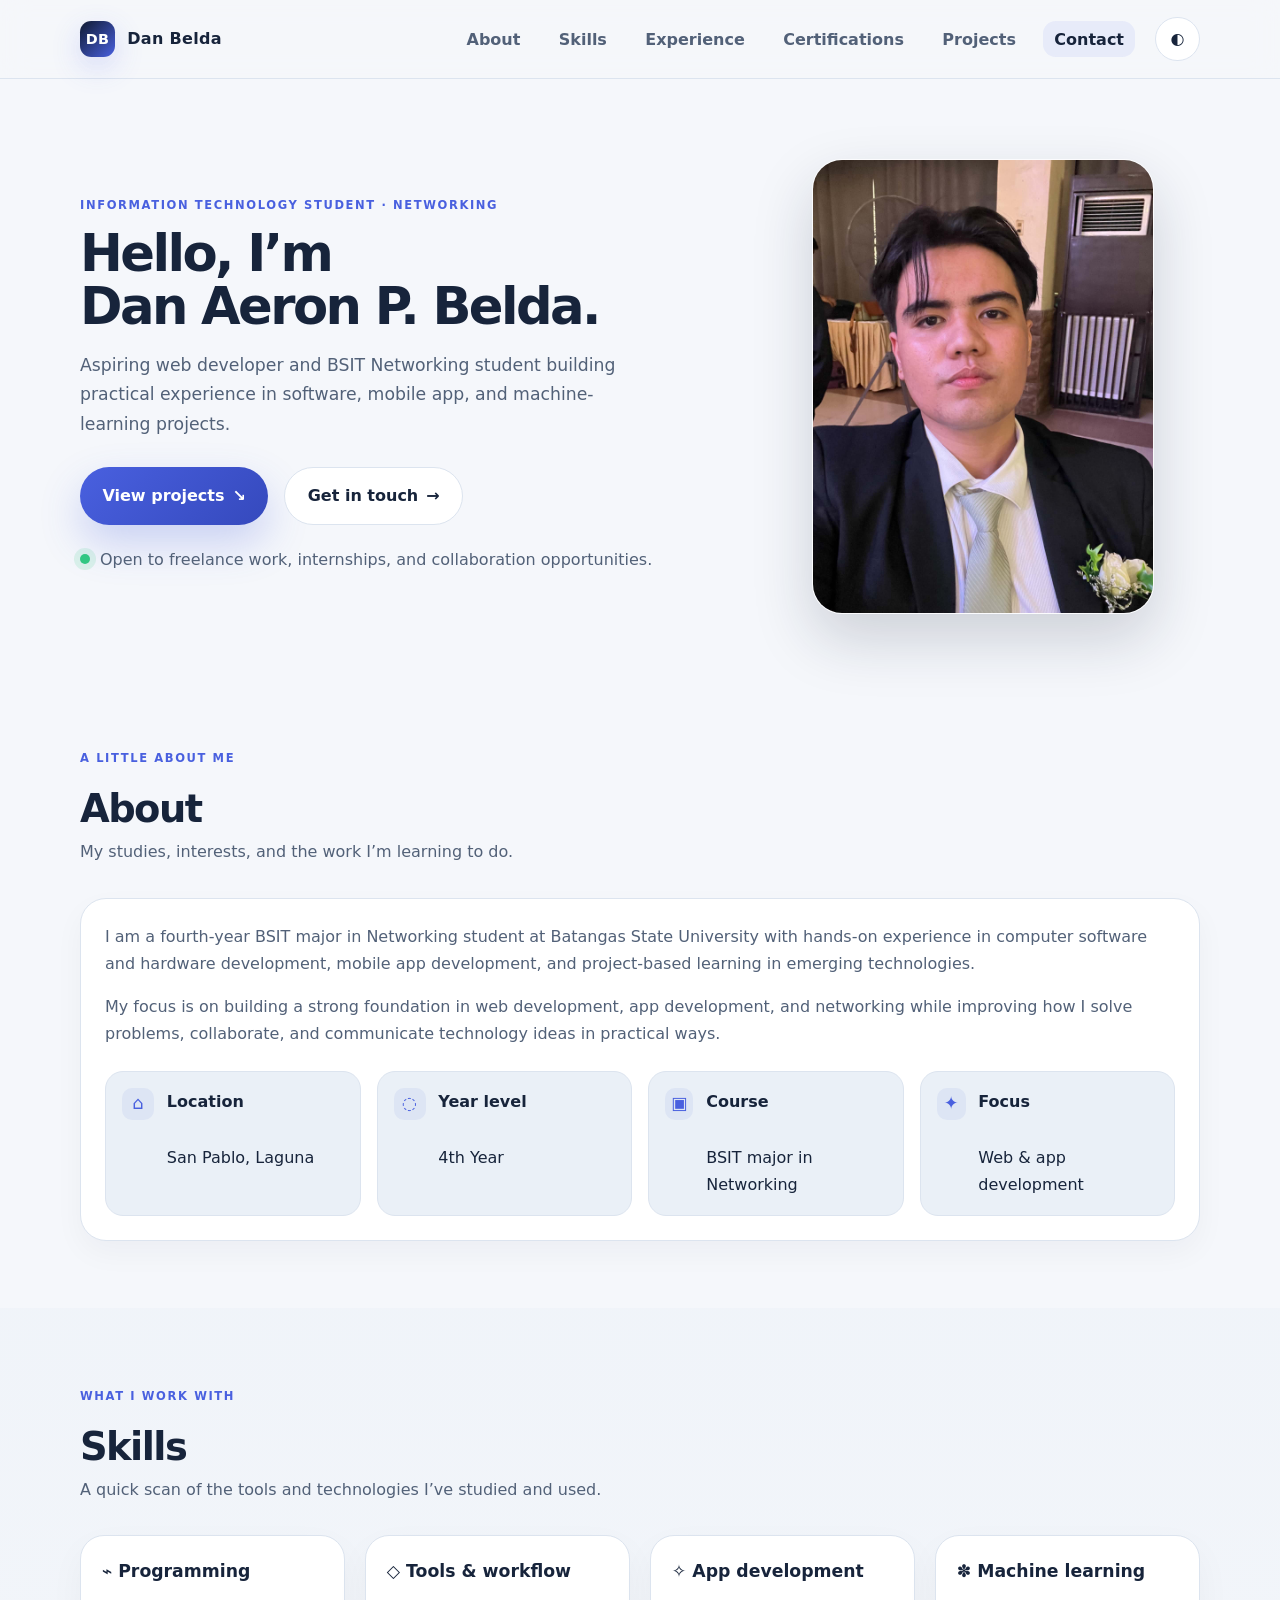
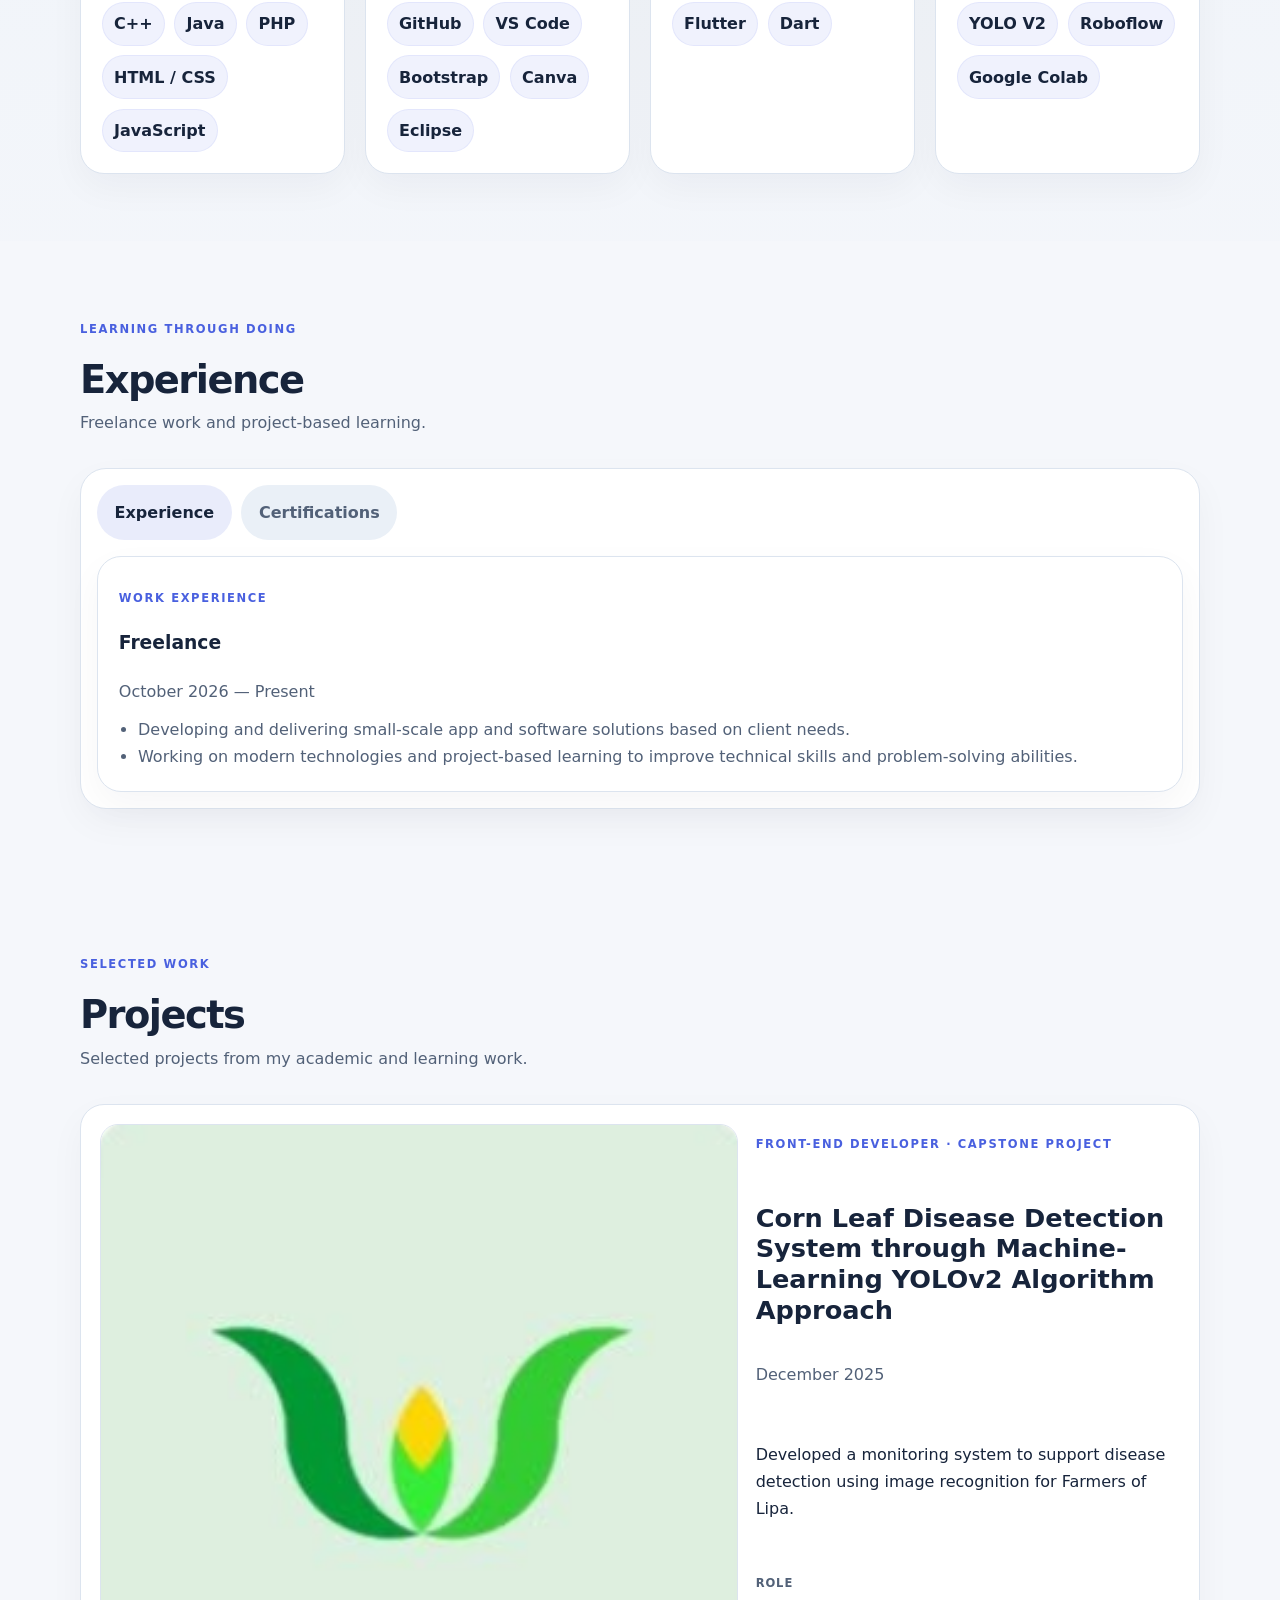
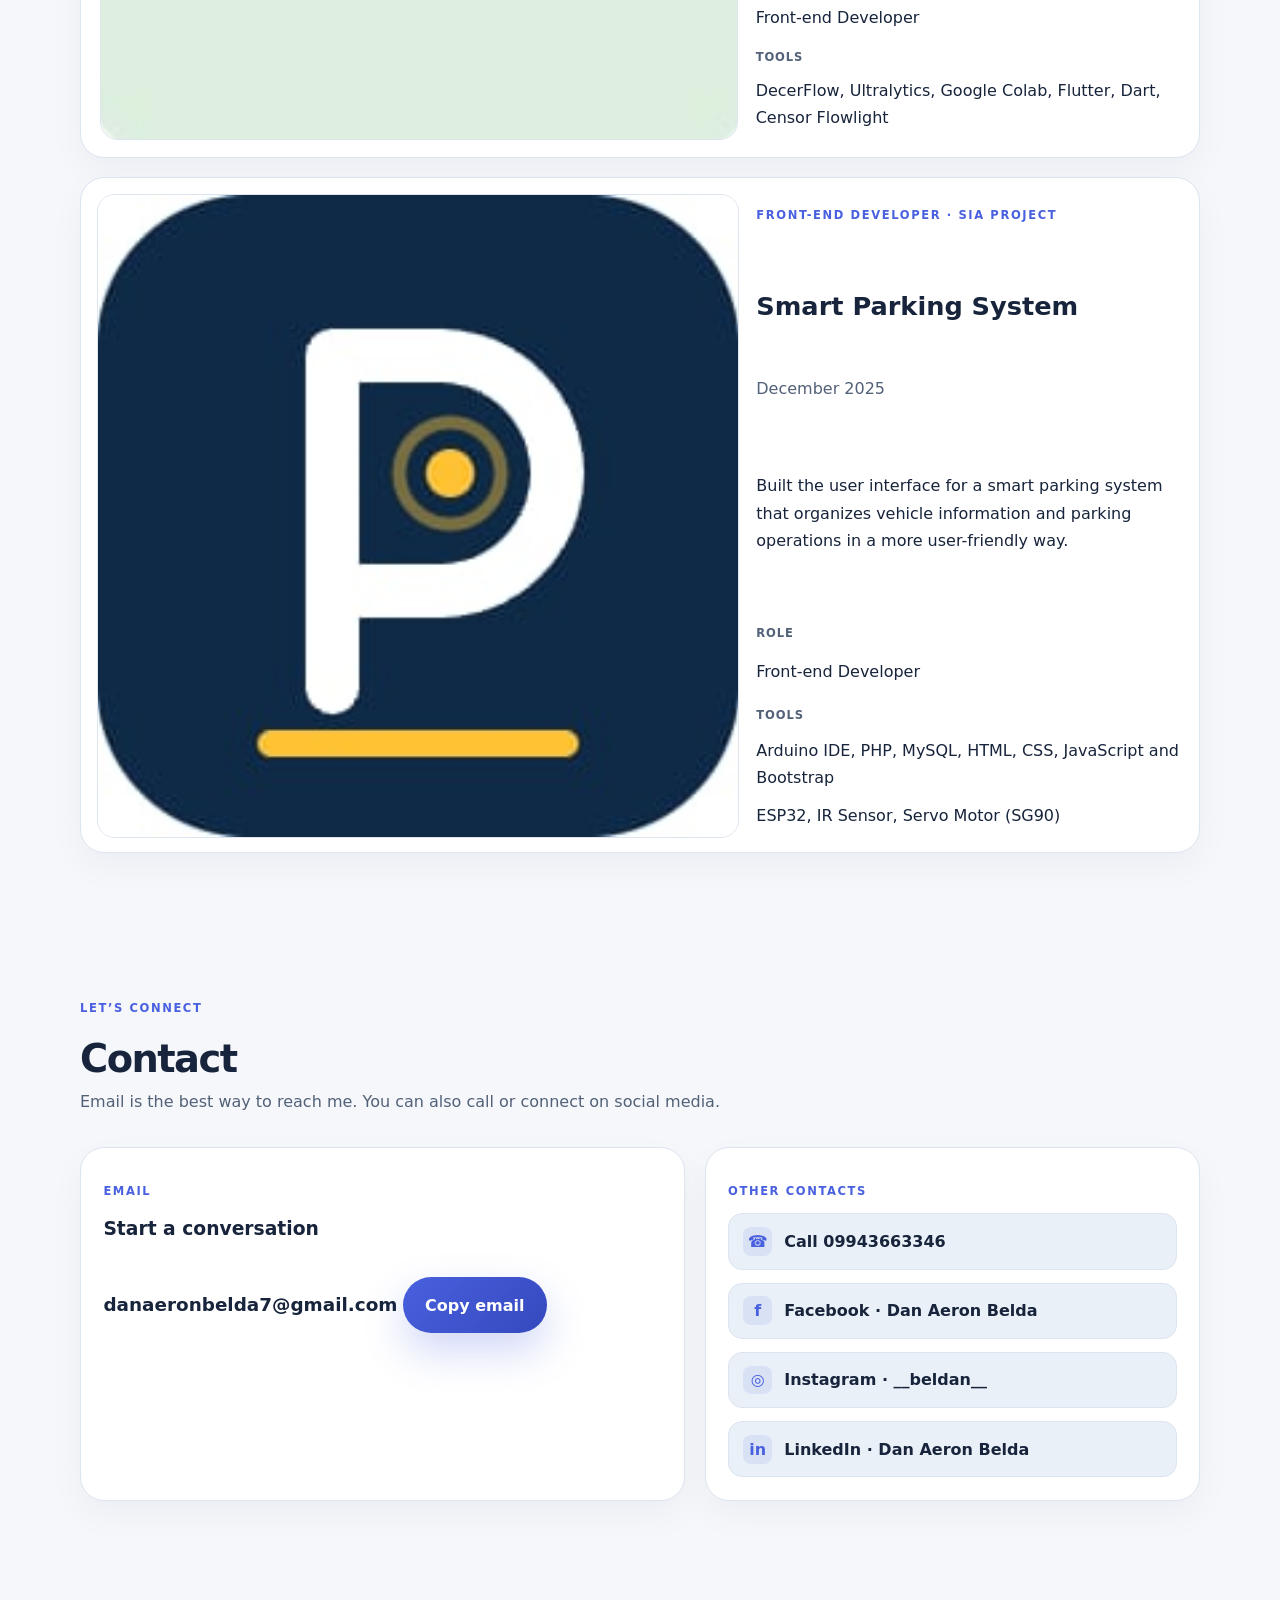
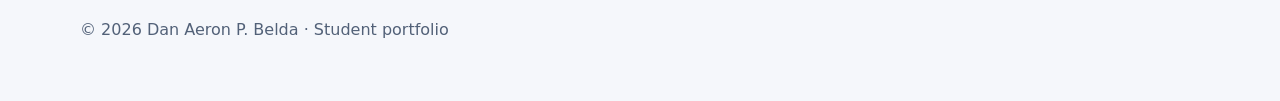
==== commit 9f6ca764: "Update the hero portrait to use the newly uploaded profile image for the About section." ====
--- a/index.html
+++ b/index.html
@@ -7,10 +7,7 @@
   <meta name="description" content="Dan Aeron P. Belda is a fourth-year BSIT Networking student and aspiring web developer in San Pablo, Laguna.">
   <title>Dan Aeron P. Belda | Web Development &amp; Networking Portfolio</title>
   <style>
-    :root{color-scheme:light;--bg:#f5f7fb;--surface:#fff;--surface-alt:#eaf0f7;--ink:#17243b;--muted:#526178;--line:#dce4ef;--navy:#101a31;--accent:#4960df;--accent-hover:#3549bd;--mint:#72dfc4;--focu[...]
-    body[data-theme=dark]{color-scheme:dark;--bg:#0e1422;--surface:#171f31;--surface-alt:#202a3e;--ink:#eef2fc;--muted:#b6c1d5;--line:#303c52;--navy:#0b1120;--accent:#b2bcff;--accent-hover:#d0d5ff;--m[...]
-    @media(prefers-color-scheme:dark){body:not([data-theme=light]){color-scheme:dark;--bg:#0e1422;--surface:#171f31;--surface-alt:#202a3e;--ink:#eef2fc;--muted:#b6c1d5;--line:#303c52;--navy:#0b1120;--[...]
-    *{box-sizing:border-box}html{scroll-behavior:smooth;scroll-padding-top:calc(var(--header-height) + 1rem)}body{margin:0;background:var(--bg);color:var(--ink);font-size:1rem;line-height:1.7}a{color:[...]
+    :root{color-scheme:light;--bg:#f5f7fb;--surface:#fff;--surface-alt:#eaf0f7;--ink:#17243b;--muted:#526178;--line:#dce4ef;--navy:#101a31;--accent:#4960df;--accent-hover:#3549bd;--mint:#72dfc4;--focus:#4d72ff}body[data-theme=dark]{color-scheme:dark;--bg:#0e1422;--surface:#171f31;--surface-alt:#202a3e;--ink:#eef2fc;--muted:#b6c1d5;--line:#303c52;--navy:#0b1120;--accent:#b2bcff;--accent-hover:#d0d5ff;--mint:#7fe6d0;--focus:#aebcff}body{margin:0;background:var(--bg);color:var(--ink);font-family:system-ui,-apple-system,BlinkMacSystemFont,"Segoe UI",sans-serif;line-height:1.7}a{color:inherit;text-decoration:none}img{max-width:100%;display:block}button,input,textarea{font:inherit}main{display:block}:focus-visible{outline:3px solid var(--focus);outline-offset:3px}.container{width:min(1120px,calc(100% - 2rem));margin-inline:auto}.site-header{position:sticky;top:0;z-index:40;backdrop-filter:blur(14px);background:rgba(245,247,251,.8);border-bottom:1px solid var(--line)}body[data-theme=dark] .site-header{background:rgba(14,20,34,.82)}.nav-wrap{display:flex;align-items:center;justify-content:space-between;min-height:78px;gap:1rem}.brand{display:inline-flex;align-items:center;gap:.75rem;font-weight:800;letter-spacing:.02em;color:var(--ink)}.brand-mark{display:grid;place-items:center;width:2.2rem;height:2.2rem;border-radius:.7rem;background:linear-gradient(135deg,var(--navy),var(--accent));color:#fff;font-size:.9rem;box-shadow:0 10px 30px rgba(73,96,223,.2)}.nav-panel{display:flex;align-items:center;gap:1.25rem}.nav-links{display:flex;list-style:none;padding:0;margin:0;gap:1rem;align-items:center}.nav-links a{padding:.55rem .7rem;border-radius:.8rem;color:var(--muted);font-weight:600;transition:all .2s ease}.nav-links a:hover,.nav-links a[aria-current=location]{background:rgba(73,96,223,.08);color:var(--ink)}.nav-actions{display:flex;align-items:center}.icon-button,.menu-button{border:1px solid var(--line);background:var(--surface);color:var(--ink);cursor:pointer;transition:all .2s ease}.icon-button:hover,.menu-button:hover{transform:translateY(-1px);border-color:var(--accent)}.icon-button{width:2.8rem;height:2.8rem;border-radius:999px}.menu-button{display:none;width:2.8rem;height:2.8rem;border-radius:.8rem}.hero{padding:5rem 0 3.5rem}.hero-grid{display:grid;grid-template-columns:1.2fr .8fr;align-items:center;gap:2.2rem}.eyebrow,.section-kicker,.project-role{color:var(--accent);text-transform:uppercase;letter-spacing:.14em;font-size:.72rem;font-weight:800}.hero-copy h1{margin:.4rem 0 1rem;font-size:clamp(2.7rem,4vw,4.5rem);line-height:1.04;letter-spacing:-.05em}.hero-intro{max-width:36rem;font-size:1.08rem;color:var(--muted)}.hero-actions{display:flex;flex-wrap:wrap;gap:1rem;margin-top:1.75rem}.button{display:inline-flex;align-items:center;justify-content:center;gap:.5rem;border:none;border-radius:999px;padding:.9rem 1.4rem;background:linear-gradient(135deg,var(--accent),var(--accent-hover));color:#fff;font-weight:700;cursor:pointer;box-shadow:0 18px 40px rgba(73,96,223,.25);transition:transform .2s ease}.button:hover{transform:translateY(-1px)}.button.secondary,.button.tertiary{background:var(--surface);color:var(--ink);border:1px solid var(--line);box-shadow:none}.button.tertiary{padding:.8rem 1.1rem}.hero-note{margin-top:1.3rem;color:var(--muted);display:inline-flex;align-items:center;gap:.6rem}.status-dot{width:.65rem;height:.65rem;border-radius:50%;background:#32c783;box-shadow:0 0 0 6px rgba(50,199,131,.14)}.portrait-wrap{display:flex;justify-content:center}.portrait-wrap img{width:min(100%,340px);height:auto;border-radius:30px;box-shadow:0 25px 60px rgba(21,31,56,.18);border:1px solid rgba(255,255,255,.6);object-fit:cover}.section{padding:4.2rem 0}.section.alt{background:linear-gradient(180deg,rgba(234,240,247,.45),rgba(234,240,247,.18))}body[data-theme=dark] .section.alt{background:linear-gradient(180deg,rgba(32,42,62,.38),rgba(32,42,62,.14))}.section-heading{display:grid;gap:.5rem;margin-bottom:2rem}.section-heading h2{margin:0;font-size:clamp(2rem,3vw,3rem);line-height:1.1;letter-spacing:-.04em}.section-heading p:last-child{margin:0;color:var(--muted)}.panel{background:var(--surface);border:1px solid var(--line);border-radius:26px;padding:1.5rem;box-shadow:0 12px 30px rgba(16,26,49,.04)}.about-copy p{margin:0 0 1rem;color:var(--muted)}.info-grid{display:grid;grid-template-columns:repeat(4,minmax(0,1fr));gap:1rem;margin-top:1.5rem}.info-chip{display:flex;align-items:flex-start;gap:.8rem;padding:1rem;border:1px solid var(--line);border-radius:18px;background:var(--surface-alt);color:var(--ink)}.info-symbol{display:grid;place-items:center;width:2rem;height:2rem;border-radius:10px;background:rgba(73,96,223,.08);color:var(--accent);font-size:1.1rem}.info-chip strong{display:block;margin-bottom:.1rem}.skill-grid{display:grid;grid-template-columns:repeat(4,minmax(0,1fr));gap:1.25rem}.skill-card,.cert-card,.project-card,.experience-card,.contact-card{background:var(--surface);border:1px solid var(--line);border-radius:24px;box-shadow:0 14px 36px rgba(15,23,42,.04)}.skill-card{padding:1.3rem}.skill-card h3{margin:0 0 1rem;font-size:1.08rem}.tag-list{list-style:none;padding:0;margin:0;display:flex;flex-wrap:wrap;gap:.6rem}.tag-list li{padding:.45rem .7rem;border-radius:999px;background:rgba(73,96,223,.08);border:1px solid rgba(73,96,223,.08);color:var(--ink);font-weight:600}.tabs-shell{background:var(--surface);border:1px solid var(--line);border-radius:26px;padding:1rem;box-shadow:0 14px 36px rgba(15,23,42,.04)}.tablist{display:flex;gap:.6rem;flex-wrap:wrap;margin-bottom:1rem}.tab-button{padding:.85rem 1.1rem;border:none;border-radius:999px;background:var(--surface-alt);color:var(--muted);font-weight:700;cursor:pointer}.tab-button[aria-selected=true]{background:rgba(73,96,223,.12);color:var(--ink)}.tab-panel[hidden]{display:none}.experience-layout,.cert-grid,.project-list,.contact-grid{display:grid;gap:1.2rem}.experience-card,.project-card,.contact-card,.cert-card{padding:1.3rem}.experience-card ul{margin:.7rem 0 0;padding-left:1.2rem;color:var(--muted)}.meta,.meta-line{margin:0;color:var(--muted)}.cert-grid{grid-template-columns:repeat(2,minmax(0,1fr));gap:1.2rem}.cert-card{display:grid;grid-template-columns:1.2fr .8fr;align-items:start;gap:1rem}.cert-content{display:grid;gap:.8rem}.cert-badge{display:inline-block;width:max-content;padding:.4rem .7rem;border-radius:999px;background:rgba(114,223,196,.14);color:var(--ink);font-size:.75rem;font-weight:800;border:1px solid rgba(114,223,196,.2)}.cert-card h3{margin:0;font-size:1.2rem;line-height:1.35}.cert-meta{margin:0;display:grid;gap:.75rem}.cert-meta div{display:grid;gap:.2rem}.cert-meta dt{font-size:.72rem;text-transform:uppercase;letter-spacing:.08em;color:var(--muted);font-weight:700}.cert-meta dd{margin:0;color:var(--ink)}.cert-description{margin:0;color:var(--muted)}.cert-actions{display:flex;flex-wrap:wrap;gap:.75rem}.cert-media img{width:100%;height:auto;border-radius:16px;object-fit:cover;border:1px solid var(--line)}.project-list{grid-template-columns:1fr}.project-card{display:grid;grid-template-columns:1.2fr .8fr;gap:1.2rem;padding:1rem}.project-card.featured{padding:1.2rem}.project-visual img{width:100%;height:100%;min-height:260px;object-fit:cover;border-radius:18px;border:1px solid var(--line)}.project-content{display:grid;gap:.75rem}.project-card h3{margin:0;font-size:clamp(1.5rem,2vw,2rem);line-height:1.2}.project-slots{display:grid;gap:.65rem;margin:0}.project-slots div{display:grid;gap:.25rem}.project-slots dt{font-size:.72rem;text-transform:uppercase;letter-spacing:.08em;color:var(--muted);font-weight:700}.project-slots dd{margin:0;color:var(--ink)}.contact-grid{grid-template-columns:1.1fr .9fr}.contact-card{padding:1.4rem}.contact-card h3{margin:.3rem 0 1rem}.email-link{display:inline-block;font-size:1.15rem;font-weight:700;color:var(--ink)}.copy-status{margin:.7rem 0 0;color:var(--muted);min-height:1.4em}.contact-links{display:grid;gap:.8rem}.contact-link{display:flex;align-items:center;gap:.75rem;padding:.8rem .9rem;border:1px solid var(--line);border-radius:14px;background:var(--surface-alt);color:var(--ink);font-weight:600}.contact-icon{display:grid;place-items:center;width:1.8rem;height:1.8rem;border-radius:8px;background:rgba(73,96,223,.1);color:var(--accent);font-weight:800}.skip-link{position:absolute;left:-9999px;top:auto}.skip-link:focus{left:1rem;top:1rem;padding:.8rem 1rem;background:#fff;color:#111;border-radius:12px;z-index:100}.lightbox{position:fixed;inset:0;display:grid;place-items:center;background:rgba(10,15,25,.7);padding:1rem;z-index:100}.lightbox[hidden]{display:none}.lightbox-panel{width:min(920px,100%);background:var(--surface);border:1px solid var(--line);border-radius:22px;overflow:hidden;box-shadow:0 35px 80px rgba(0,0,0,.35)}.lightbox-header{display:flex;align-items:center;justify-content:space-between;padding:1rem 1.1rem;border-bottom:1px solid var(--line)}.lightbox-title{margin:0}.lightbox-close{width:2.5rem;height:2.5rem;border:none;border-radius:10px;background:var(--surface-alt);cursor:pointer;font-size:1.5rem;color:var(--ink)}.lightbox-body{padding:1rem;background:var(--surface-alt)}.lightbox-body img{width:100%;max-height:75vh;object-fit:contain;border-radius:16px;background:#fff;margin:0 auto}footer{padding:2rem 0 2.6rem;color:var(--muted)}@media (max-width: 900px){.hero-grid,.project-card,.cert-card,.contact-grid,.info-grid,.skill-grid{grid-template-columns:1fr 1fr}.hero-grid{grid-template-columns:1fr}.project-card,.cert-card,.contact-grid{grid-template-columns:1fr}.info-grid,.skill-grid{grid-template-columns:repeat(2,minmax(0,1fr))}}@media (max-width: 640px){.nav-wrap{min-height:72px}.menu-button{display:grid;place-items:center}.nav-panel{position:absolute;top:72px;left:1rem;right:1rem;display:none;flex-direction:column;align-items:stretch;padding:1rem;border:1px solid var(--line);border-radius:18px;background:var(--surface);box-shadow:0 24px 44px rgba(0,0,0,.08)}.nav-panel[data-open=true]{display:flex}.nav-links{display:grid;gap:.35rem}.nav-links a{display:block;padding:.8rem .9rem}.nav-actions{justify-content:flex-start}.hero{padding-top:3.8rem}.info-grid,.skill-grid,.cert-grid,.contact-grid{grid-template-columns:1fr}.hero-copy h1{font-size:2.6rem}}@media(prefers-color-scheme:dark){body:not([data-theme=light]){color-scheme:dark;--bg:#0e1422;--surface:#171f31;--surface-alt:#202a3e;--ink:#eef2fc;--muted:#b6c1d5;--line:#303c52;--navy:#0b1120;--accent:#b2bcff;--accent-hover:#d0d5ff;--mint:#72dfc4;--focus:#b5c0ff}}.skip-link{clip:rect(0,0,0,0)}
   </style>
 </head>
 <body>
@@ -53,7 +50,7 @@
         </div>
 
         <div class="portrait-wrap">
-          <img src="danpic.jpg" alt="Portrait of Dan Aeron P. Belda" width="340" height="425" loading="eager">
+          <img src="Profile pic.jpg" alt="Portrait of Dan Aeron P. Belda" width="340" height="425" loading="eager">
         </div>
       </div>
     </section>
@@ -67,8 +64,8 @@
         </div>
 
         <div class="panel about-copy">
-          <p>I am a fourth-year BSIT major in Networking student at Batangas State University with hands-on experience in computer software and hardware development, mobile app development, and projec[...]
-          <p>My focus is on building a strong foundation in web development, app development, and networking while improving how I solve problems, collaborate, and communicate technology ideas in prac[...] 
+          <p>I am a fourth-year BSIT major in Networking student at Batangas State University with hands-on experience in computer software and hardware development, mobile app development, and project-based learning in emerging technologies.</p>
+          <p>My focus is on building a strong foundation in web development, app development, and networking while improving how I solve problems, collaborate, and communicate technology ideas in practical ways.</p>
 
           <div class="info-grid" aria-label="Personal and education details">
             <div class="info-chip"><span class="info-symbol" aria-hidden="true">⌂</span><span><strong>Location</strong><br>San Pablo, Laguna</span></div>
@@ -107,7 +104,7 @@
               <li>VS Code</li>
               <li>Bootstrap</li>
               <li>Canva</li>
-              <li>Ecclipse</li>
+              <li>Eclipse</li>
             </ul>
           </article>
 
@@ -217,7 +214,7 @@
                   </div>
                 </div>
                 <div class="cert-media">
-                  <img src="aws-academy-cloud-foundations.png" alt="AWS Academy Cloud Foundations certificate" width="240" height="160" loading="lazy" onerror="this.parentElement.classList.add('is-hidden')">
+                  <img src="aws-academy-cloud-foundations.png" alt="AWS Academy Cloud Foundations certificate" width="240" height="160" loading="lazy">
                 </div>
               </article>
 
@@ -245,7 +242,7 @@
                   </div>
                 </div>
                 <div class="cert-media">
-                  <img src="redhat-openshift-podman.png" alt="Red Hat OpenShift Development I certificate" width="240" height="160" loading="lazy" onerror="this.parentElement.classList.add('is-hidden')">
+                  <img src="redhat-openshift-podman.png" alt="Red Hat OpenShift Development I certificate" width="240" height="160" loading="lazy">
                 </div>
               </article>
 
@@ -273,7 +270,7 @@
                   </div>
                 </div>
                 <div class="cert-media">
-                  <img src="image_2026-11-13_215254351.png" alt="Safeguarding Digital Freedom and Resilience participation certificate" width="240" height="160" loading="lazy" onerror="this.parentElement.classList.add('is-hidden')">
+                  <img src="image_2026-11-13_215254351.png" alt="Safeguarding Digital Freedom and Resilience participation certificate" width="240" height="160" loading="lazy">
                 </div>
               </article>
             </div>
@@ -307,7 +304,7 @@
                 </div>
                 <div>
                   <dt>Tools</dt>
-                  <dd>DecerFlow, Ultralytics, Google Collab, Flutter, Dart, Censor Flowlight</dd>
+                  <dd>DecerFlow, Ultralytics, Google Colab, Flutter, Dart, Censor Flowlight</dd>
                 </div>
               </dl>
             </div>
@@ -330,7 +327,7 @@
                 <div>
                   <dt>Tools</dt>
                   <dd>Arduino IDE, PHP, MySQL, HTML, CSS, JavaScript and Bootstrap </dd>
-                  <dd>ESP32, IR Sensor,Servo Motor (SG90)</dd>
+                  <dd>ESP32, IR Sensor, Servo Motor (SG90)</dd>
                 </div>
               </dl>
             </div>
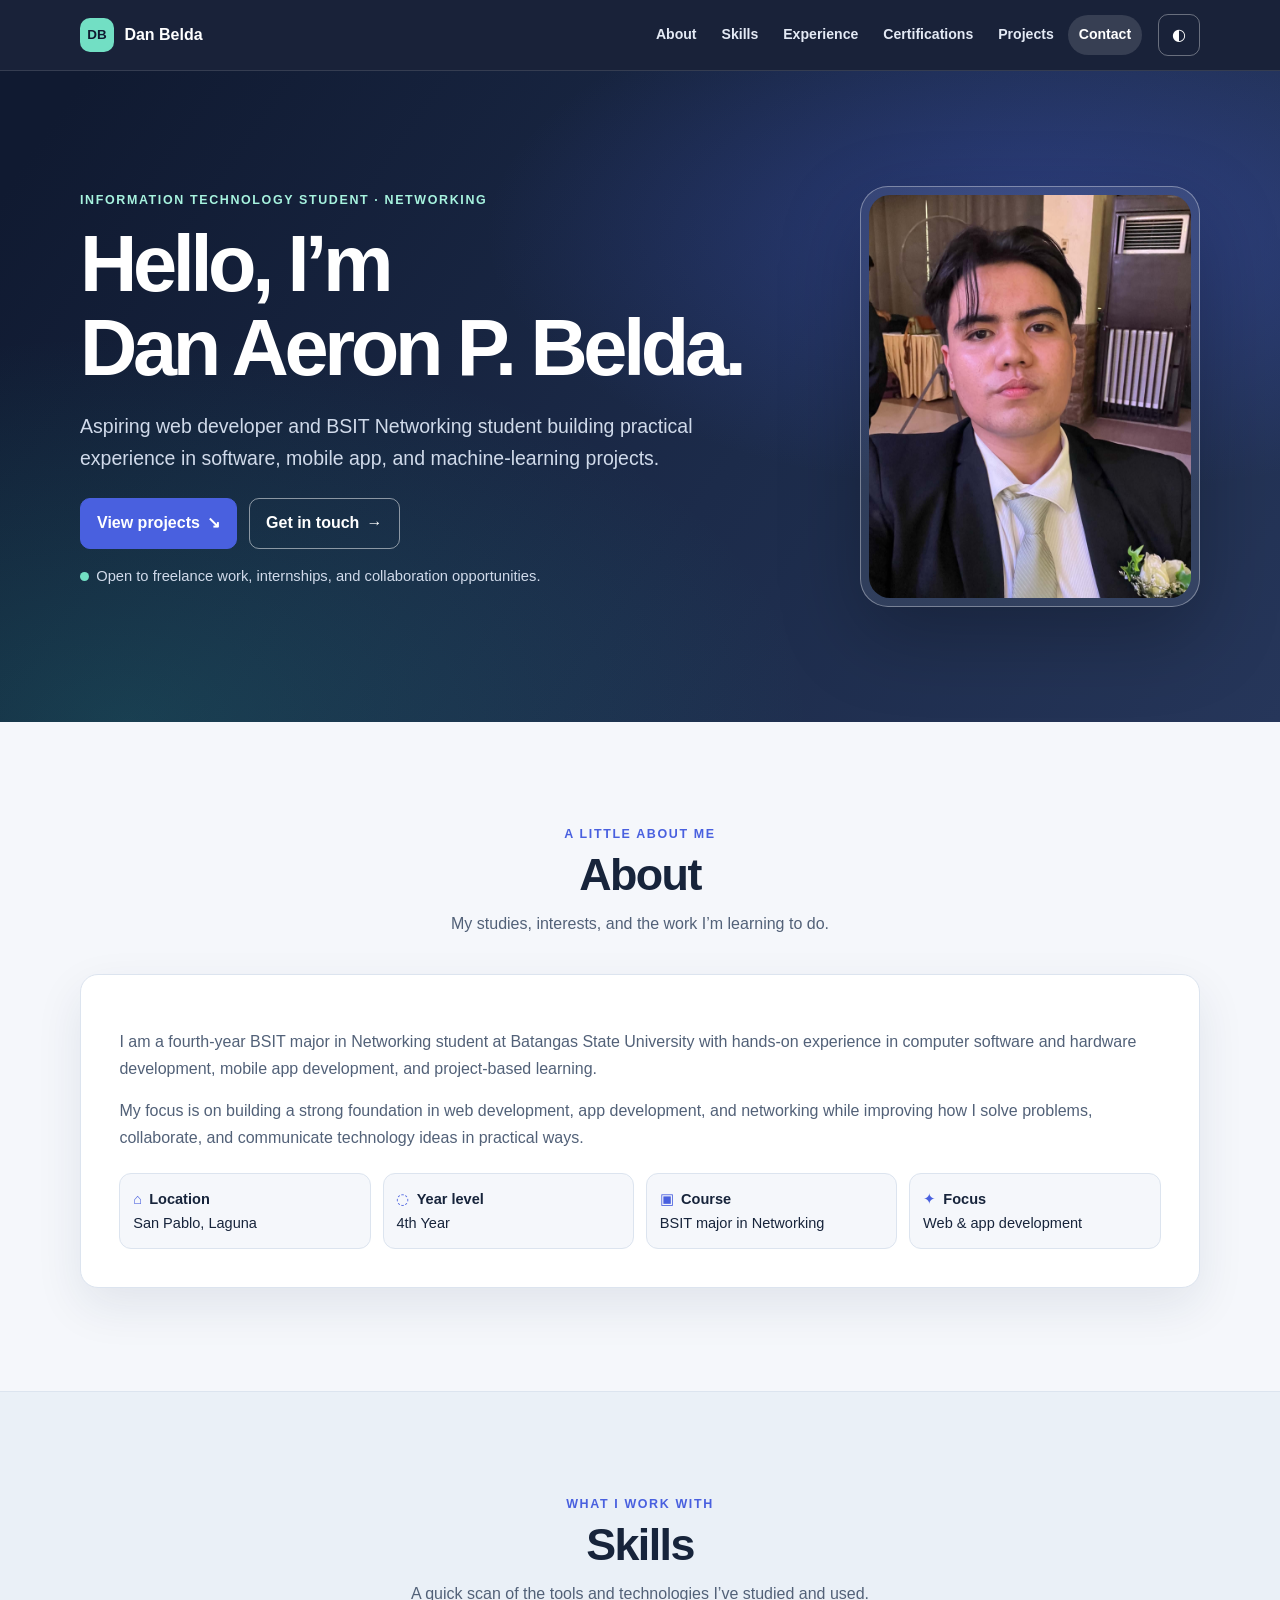
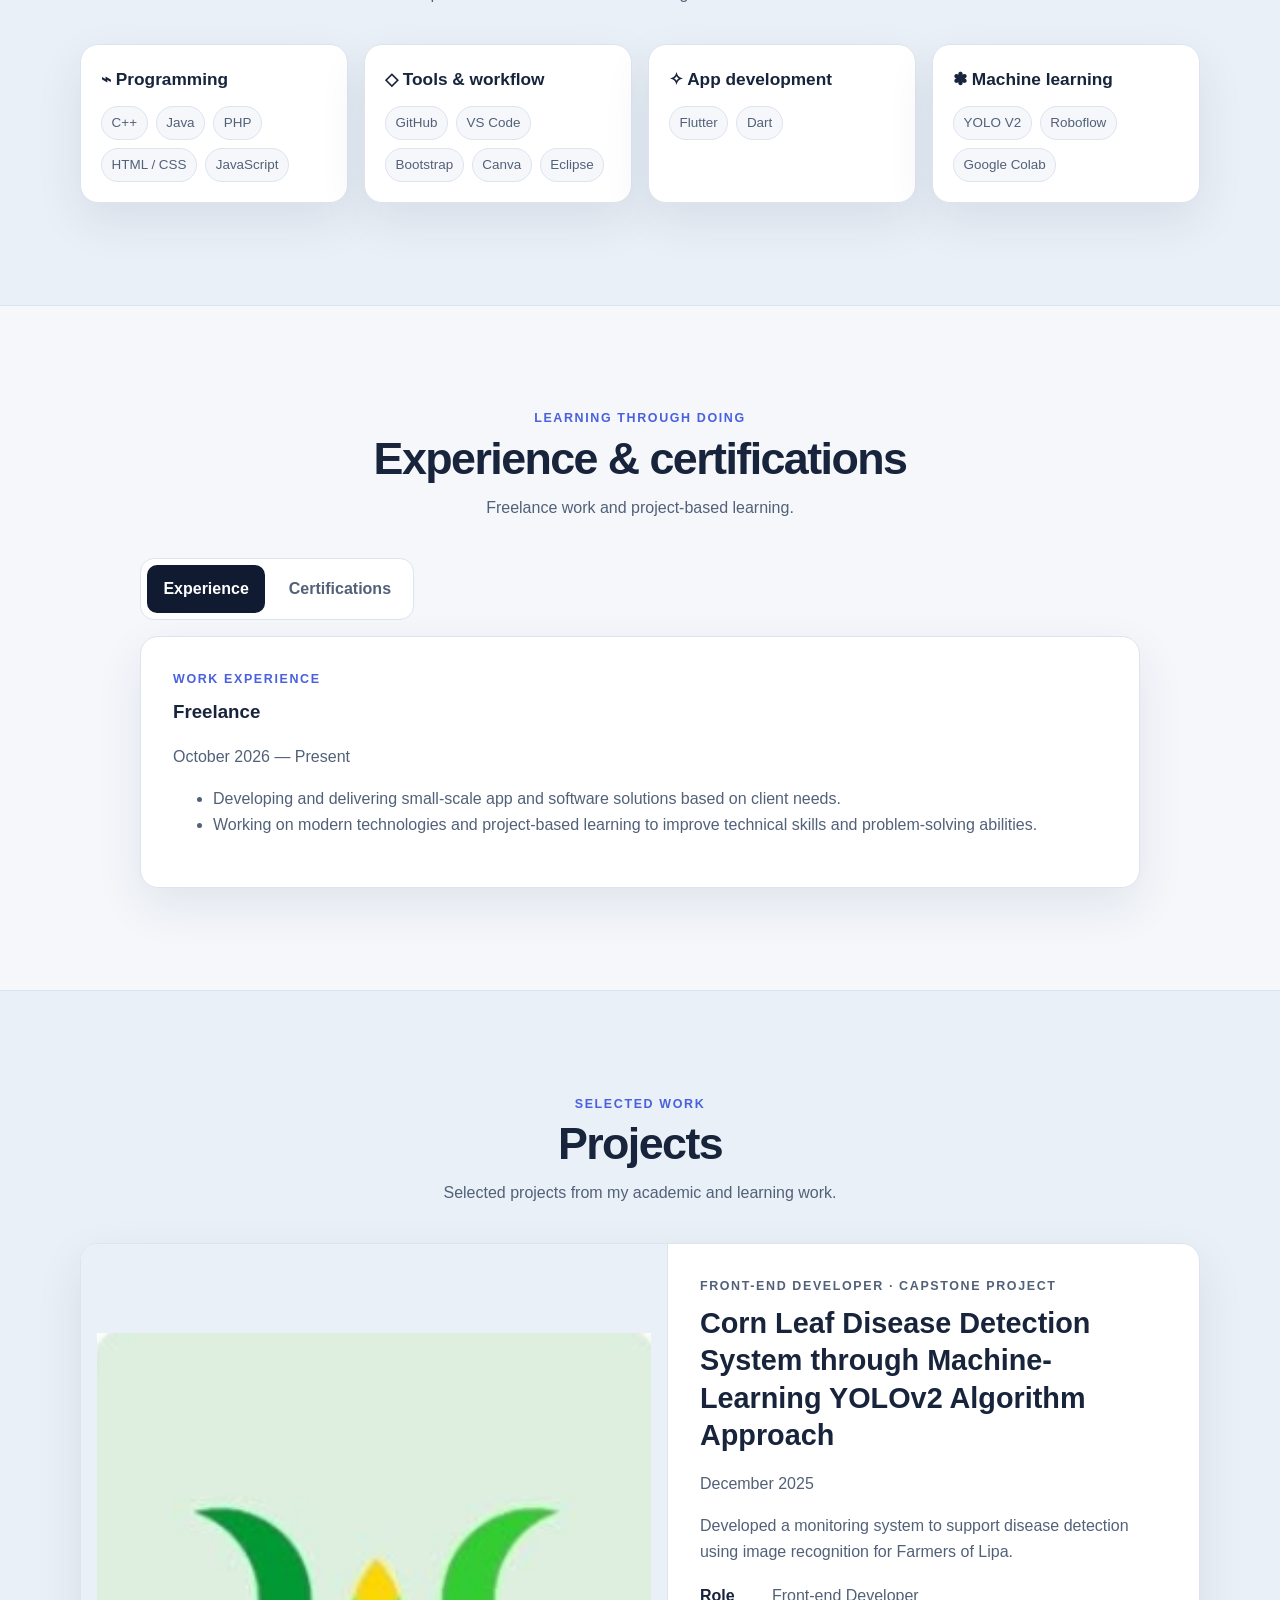
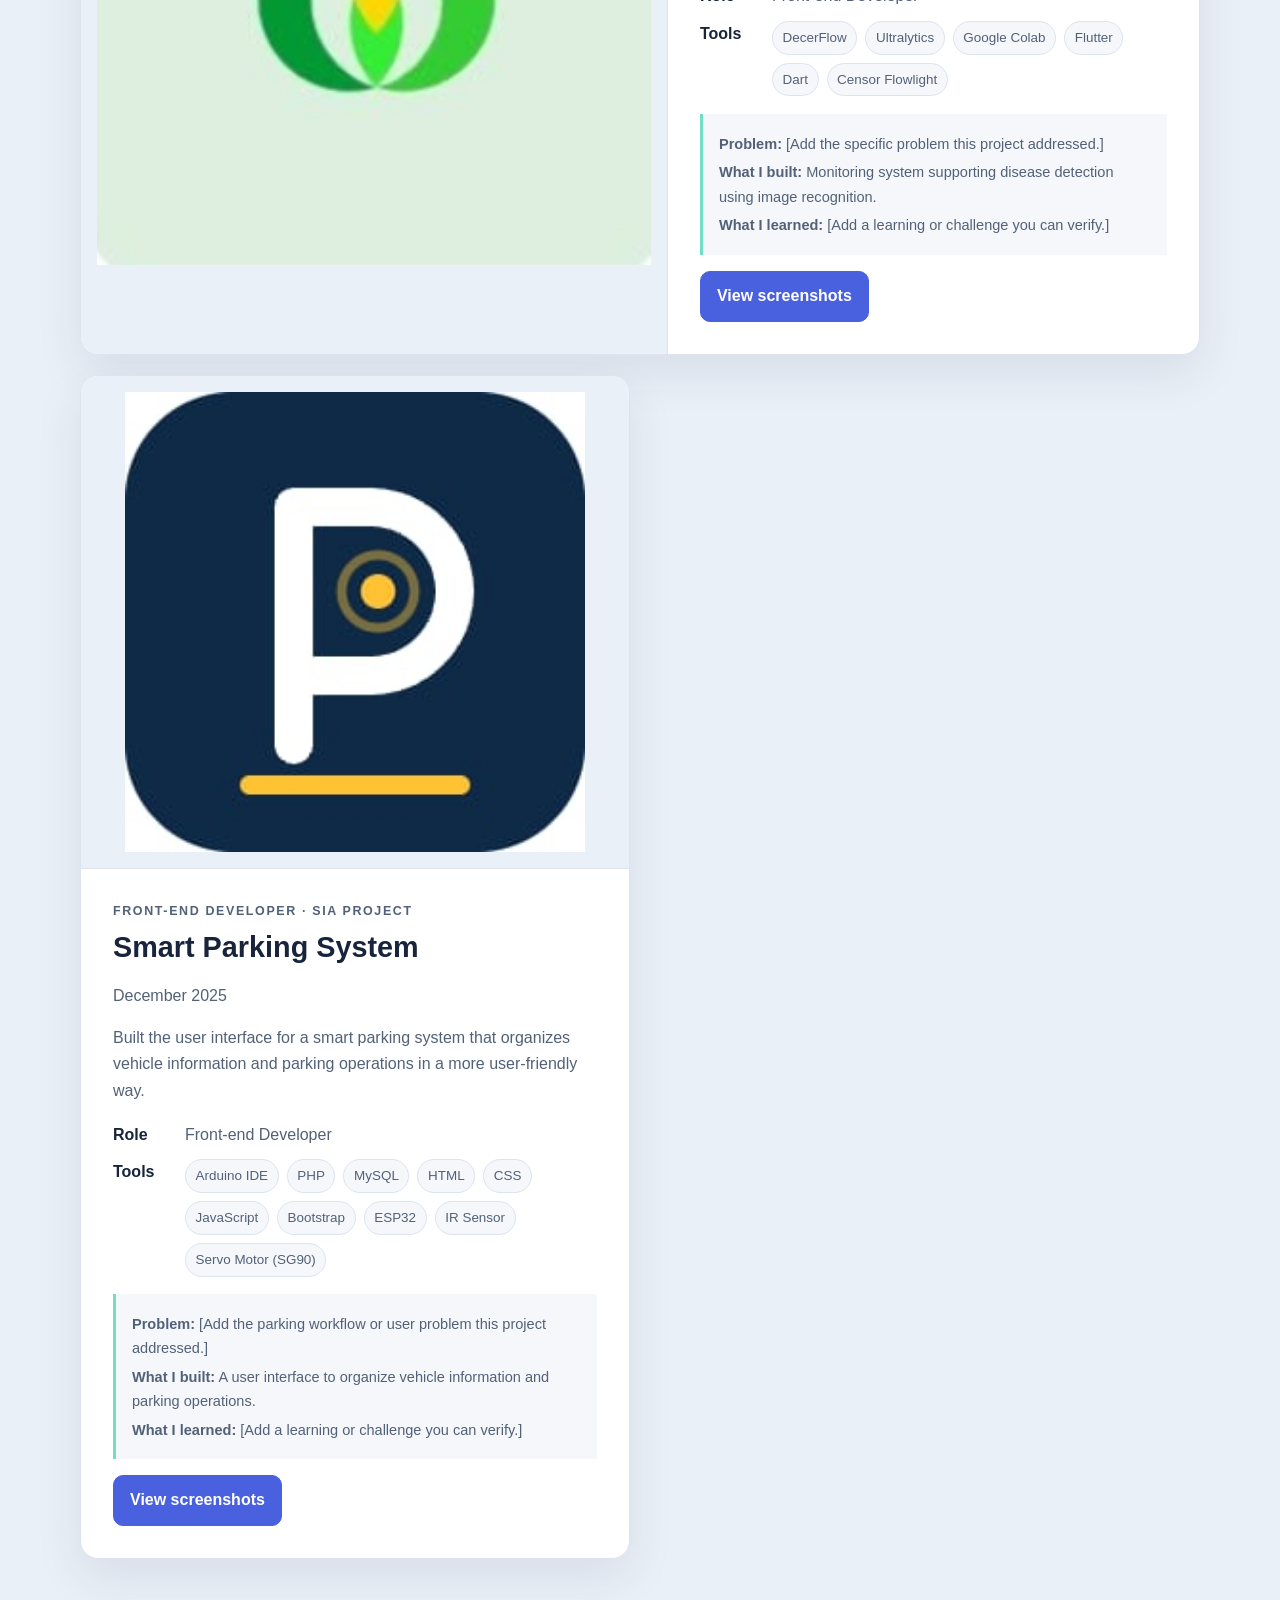
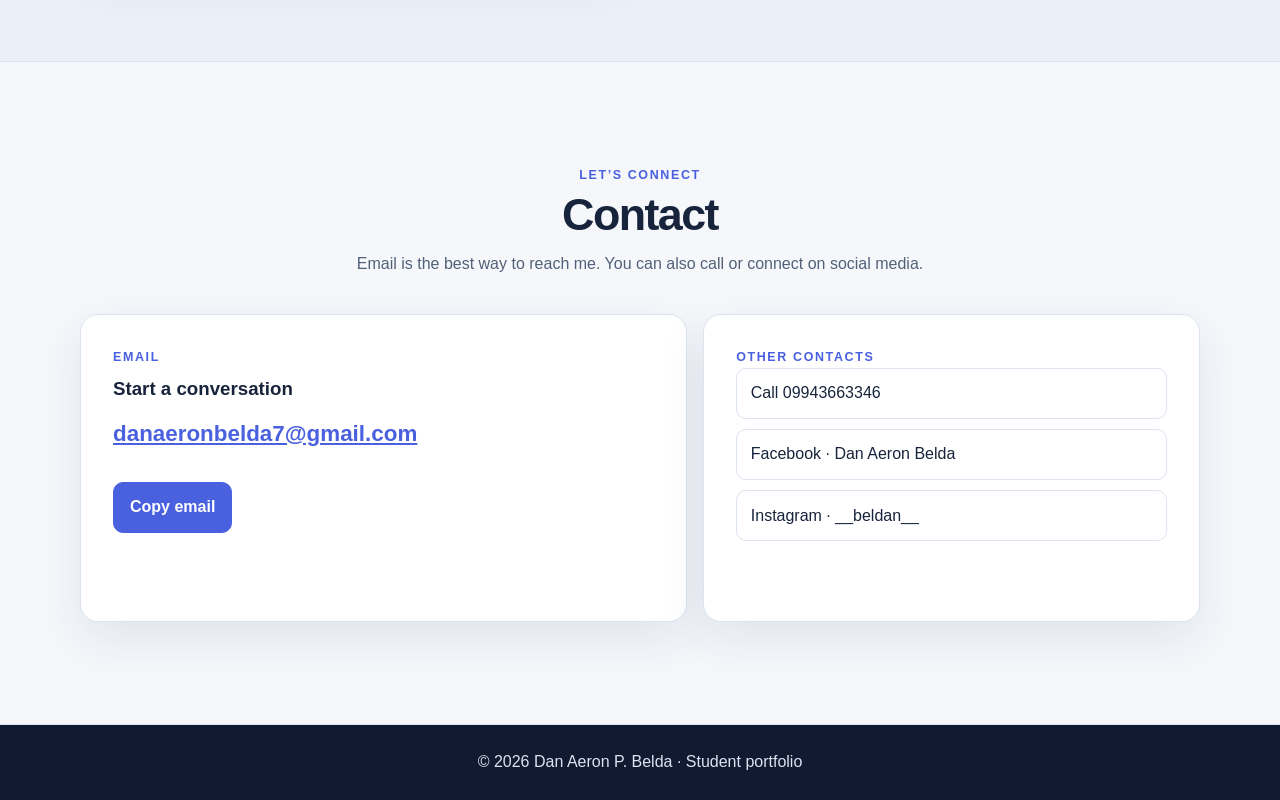
==== commit 3f07aba6: "Redesign portfolio and improve image presentation/accessibility" ====
--- a/index.html
+++ b/index.html
@@ -5,558 +5,106 @@
   <meta name="viewport" content="width=device-width, initial-scale=1">
   <meta name="theme-color" content="#101a31">
   <meta name="description" content="Dan Aeron P. Belda is a fourth-year BSIT Networking student and aspiring web developer in San Pablo, Laguna.">
+  <meta name="author" content="Dan Aeron P. Belda">
+  <meta property="og:type" content="website">
+  <meta property="og:title" content="Dan Aeron P. Belda | Web Development &amp; Networking Portfolio">
+  <meta property="og:description" content="Aspiring web developer and BSIT Networking student building practical experience in software, mobile app, and machine-learning projects.">
+  <meta property="og:url" content="https://danbelda.github.io/LAB-EXERCISE-1/">
+  <meta property="og:image" content="https://danbelda.github.io/LAB-EXERCISE-1/Profile%20pic.jpg">
+  <meta name="twitter:card" content="summary_large_image">
+  <link rel="icon" href="data:image/svg+xml,%3Csvg xmlns='http://www.w3.org/2000/svg' viewBox='0 0 64 64'%3E%3Crect width='64' height='64' rx='16' fill='%23101a31'/%3E%3Ctext x='32' y='42' text-anchor='middle' font-family='Arial,sans-serif' font-size='27' font-weight='700' fill='%2372dfc4'%3EDB%3C/text%3E%3C/svg%3E">
   <title>Dan Aeron P. Belda | Web Development &amp; Networking Portfolio</title>
   <style>
-    :root{color-scheme:light;--bg:#f5f7fb;--surface:#fff;--surface-alt:#eaf0f7;--ink:#17243b;--muted:#526178;--line:#dce4ef;--navy:#101a31;--accent:#4960df;--accent-hover:#3549bd;--mint:#72dfc4;--focus:#4d72ff}body[data-theme=dark]{color-scheme:dark;--bg:#0e1422;--surface:#171f31;--surface-alt:#202a3e;--ink:#eef2fc;--muted:#b6c1d5;--line:#303c52;--navy:#0b1120;--accent:#b2bcff;--accent-hover:#d0d5ff;--mint:#7fe6d0;--focus:#aebcff}body{margin:0;background:var(--bg);color:var(--ink);font-family:system-ui,-apple-system,BlinkMacSystemFont,"Segoe UI",sans-serif;line-height:1.7}a{color:inherit;text-decoration:none}img{max-width:100%;display:block}button,input,textarea{font:inherit}main{display:block}:focus-visible{outline:3px solid var(--focus);outline-offset:3px}.container{width:min(1120px,calc(100% - 2rem));margin-inline:auto}.site-header{position:sticky;top:0;z-index:40;backdrop-filter:blur(14px);background:rgba(245,247,251,.8);border-bottom:1px solid var(--line)}body[data-theme=dark] .site-header{background:rgba(14,20,34,.82)}.nav-wrap{display:flex;align-items:center;justify-content:space-between;min-height:78px;gap:1rem}.brand{display:inline-flex;align-items:center;gap:.75rem;font-weight:800;letter-spacing:.02em;color:var(--ink)}.brand-mark{display:grid;place-items:center;width:2.2rem;height:2.2rem;border-radius:.7rem;background:linear-gradient(135deg,var(--navy),var(--accent));color:#fff;font-size:.9rem;box-shadow:0 10px 30px rgba(73,96,223,.2)}.nav-panel{display:flex;align-items:center;gap:1.25rem}.nav-links{display:flex;list-style:none;padding:0;margin:0;gap:1rem;align-items:center}.nav-links a{padding:.55rem .7rem;border-radius:.8rem;color:var(--muted);font-weight:600;transition:all .2s ease}.nav-links a:hover,.nav-links a[aria-current=location]{background:rgba(73,96,223,.08);color:var(--ink)}.nav-actions{display:flex;align-items:center}.icon-button,.menu-button{border:1px solid var(--line);background:var(--surface);color:var(--ink);cursor:pointer;transition:all .2s ease}.icon-button:hover,.menu-button:hover{transform:translateY(-1px);border-color:var(--accent)}.icon-button{width:2.8rem;height:2.8rem;border-radius:999px}.menu-button{display:none;width:2.8rem;height:2.8rem;border-radius:.8rem}.hero{padding:5rem 0 3.5rem}.hero-grid{display:grid;grid-template-columns:1.2fr .8fr;align-items:center;gap:2.2rem}.eyebrow,.section-kicker,.project-role{color:var(--accent);text-transform:uppercase;letter-spacing:.14em;font-size:.72rem;font-weight:800}.hero-copy h1{margin:.4rem 0 1rem;font-size:clamp(2.7rem,4vw,4.5rem);line-height:1.04;letter-spacing:-.05em}.hero-intro{max-width:36rem;font-size:1.08rem;color:var(--muted)}.hero-actions{display:flex;flex-wrap:wrap;gap:1rem;margin-top:1.75rem}.button{display:inline-flex;align-items:center;justify-content:center;gap:.5rem;border:none;border-radius:999px;padding:.9rem 1.4rem;background:linear-gradient(135deg,var(--accent),var(--accent-hover));color:#fff;font-weight:700;cursor:pointer;box-shadow:0 18px 40px rgba(73,96,223,.25);transition:transform .2s ease}.button:hover{transform:translateY(-1px)}.button.secondary,.button.tertiary{background:var(--surface);color:var(--ink);border:1px solid var(--line);box-shadow:none}.button.tertiary{padding:.8rem 1.1rem}.hero-note{margin-top:1.3rem;color:var(--muted);display:inline-flex;align-items:center;gap:.6rem}.status-dot{width:.65rem;height:.65rem;border-radius:50%;background:#32c783;box-shadow:0 0 0 6px rgba(50,199,131,.14)}.portrait-wrap{display:flex;justify-content:center}.portrait-wrap img{width:min(100%,340px);height:auto;border-radius:30px;box-shadow:0 25px 60px rgba(21,31,56,.18);border:1px solid rgba(255,255,255,.6);object-fit:cover}.section{padding:4.2rem 0}.section.alt{background:linear-gradient(180deg,rgba(234,240,247,.45),rgba(234,240,247,.18))}body[data-theme=dark] .section.alt{background:linear-gradient(180deg,rgba(32,42,62,.38),rgba(32,42,62,.14))}.section-heading{display:grid;gap:.5rem;margin-bottom:2rem}.section-heading h2{margin:0;font-size:clamp(2rem,3vw,3rem);line-height:1.1;letter-spacing:-.04em}.section-heading p:last-child{margin:0;color:var(--muted)}.panel{background:var(--surface);border:1px solid var(--line);border-radius:26px;padding:1.5rem;box-shadow:0 12px 30px rgba(16,26,49,.04)}.about-copy p{margin:0 0 1rem;color:var(--muted)}.info-grid{display:grid;grid-template-columns:repeat(4,minmax(0,1fr));gap:1rem;margin-top:1.5rem}.info-chip{display:flex;align-items:flex-start;gap:.8rem;padding:1rem;border:1px solid var(--line);border-radius:18px;background:var(--surface-alt);color:var(--ink)}.info-symbol{display:grid;place-items:center;width:2rem;height:2rem;border-radius:10px;background:rgba(73,96,223,.08);color:var(--accent);font-size:1.1rem}.info-chip strong{display:block;margin-bottom:.1rem}.skill-grid{display:grid;grid-template-columns:repeat(4,minmax(0,1fr));gap:1.25rem}.skill-card,.cert-card,.project-card,.experience-card,.contact-card{background:var(--surface);border:1px solid var(--line);border-radius:24px;box-shadow:0 14px 36px rgba(15,23,42,.04)}.skill-card{padding:1.3rem}.skill-card h3{margin:0 0 1rem;font-size:1.08rem}.tag-list{list-style:none;padding:0;margin:0;display:flex;flex-wrap:wrap;gap:.6rem}.tag-list li{padding:.45rem .7rem;border-radius:999px;background:rgba(73,96,223,.08);border:1px solid rgba(73,96,223,.08);color:var(--ink);font-weight:600}.tabs-shell{background:var(--surface);border:1px solid var(--line);border-radius:26px;padding:1rem;box-shadow:0 14px 36px rgba(15,23,42,.04)}.tablist{display:flex;gap:.6rem;flex-wrap:wrap;margin-bottom:1rem}.tab-button{padding:.85rem 1.1rem;border:none;border-radius:999px;background:var(--surface-alt);color:var(--muted);font-weight:700;cursor:pointer}.tab-button[aria-selected=true]{background:rgba(73,96,223,.12);color:var(--ink)}.tab-panel[hidden]{display:none}.experience-layout,.cert-grid,.project-list,.contact-grid{display:grid;gap:1.2rem}.experience-card,.project-card,.contact-card,.cert-card{padding:1.3rem}.experience-card ul{margin:.7rem 0 0;padding-left:1.2rem;color:var(--muted)}.meta,.meta-line{margin:0;color:var(--muted)}.cert-grid{grid-template-columns:repeat(2,minmax(0,1fr));gap:1.2rem}.cert-card{display:grid;grid-template-columns:1.2fr .8fr;align-items:start;gap:1rem}.cert-content{display:grid;gap:.8rem}.cert-badge{display:inline-block;width:max-content;padding:.4rem .7rem;border-radius:999px;background:rgba(114,223,196,.14);color:var(--ink);font-size:.75rem;font-weight:800;border:1px solid rgba(114,223,196,.2)}.cert-card h3{margin:0;font-size:1.2rem;line-height:1.35}.cert-meta{margin:0;display:grid;gap:.75rem}.cert-meta div{display:grid;gap:.2rem}.cert-meta dt{font-size:.72rem;text-transform:uppercase;letter-spacing:.08em;color:var(--muted);font-weight:700}.cert-meta dd{margin:0;color:var(--ink)}.cert-description{margin:0;color:var(--muted)}.cert-actions{display:flex;flex-wrap:wrap;gap:.75rem}.cert-media img{width:100%;height:auto;border-radius:16px;object-fit:cover;border:1px solid var(--line)}.project-list{grid-template-columns:1fr}.project-card{display:grid;grid-template-columns:1.2fr .8fr;gap:1.2rem;padding:1rem}.project-card.featured{padding:1.2rem}.project-visual img{width:100%;height:100%;min-height:260px;object-fit:cover;border-radius:18px;border:1px solid var(--line)}.project-content{display:grid;gap:.75rem}.project-card h3{margin:0;font-size:clamp(1.5rem,2vw,2rem);line-height:1.2}.project-slots{display:grid;gap:.65rem;margin:0}.project-slots div{display:grid;gap:.25rem}.project-slots dt{font-size:.72rem;text-transform:uppercase;letter-spacing:.08em;color:var(--muted);font-weight:700}.project-slots dd{margin:0;color:var(--ink)}.contact-grid{grid-template-columns:1.1fr .9fr}.contact-card{padding:1.4rem}.contact-card h3{margin:.3rem 0 1rem}.email-link{display:inline-block;font-size:1.15rem;font-weight:700;color:var(--ink)}.copy-status{margin:.7rem 0 0;color:var(--muted);min-height:1.4em}.contact-links{display:grid;gap:.8rem}.contact-link{display:flex;align-items:center;gap:.75rem;padding:.8rem .9rem;border:1px solid var(--line);border-radius:14px;background:var(--surface-alt);color:var(--ink);font-weight:600}.contact-icon{display:grid;place-items:center;width:1.8rem;height:1.8rem;border-radius:8px;background:rgba(73,96,223,.1);color:var(--accent);font-weight:800}.skip-link{position:absolute;left:-9999px;top:auto}.skip-link:focus{left:1rem;top:1rem;padding:.8rem 1rem;background:#fff;color:#111;border-radius:12px;z-index:100}.lightbox{position:fixed;inset:0;display:grid;place-items:center;background:rgba(10,15,25,.7);padding:1rem;z-index:100}.lightbox[hidden]{display:none}.lightbox-panel{width:min(920px,100%);background:var(--surface);border:1px solid var(--line);border-radius:22px;overflow:hidden;box-shadow:0 35px 80px rgba(0,0,0,.35)}.lightbox-header{display:flex;align-items:center;justify-content:space-between;padding:1rem 1.1rem;border-bottom:1px solid var(--line)}.lightbox-title{margin:0}.lightbox-close{width:2.5rem;height:2.5rem;border:none;border-radius:10px;background:var(--surface-alt);cursor:pointer;font-size:1.5rem;color:var(--ink)}.lightbox-body{padding:1rem;background:var(--surface-alt)}.lightbox-body img{width:100%;max-height:75vh;object-fit:contain;border-radius:16px;background:#fff;margin:0 auto}footer{padding:2rem 0 2.6rem;color:var(--muted)}@media (max-width: 900px){.hero-grid,.project-card,.cert-card,.contact-grid,.info-grid,.skill-grid{grid-template-columns:1fr 1fr}.hero-grid{grid-template-columns:1fr}.project-card,.cert-card,.contact-grid{grid-template-columns:1fr}.info-grid,.skill-grid{grid-template-columns:repeat(2,minmax(0,1fr))}}@media (max-width: 640px){.nav-wrap{min-height:72px}.menu-button{display:grid;place-items:center}.nav-panel{position:absolute;top:72px;left:1rem;right:1rem;display:none;flex-direction:column;align-items:stretch;padding:1rem;border:1px solid var(--line);border-radius:18px;background:var(--surface);box-shadow:0 24px 44px rgba(0,0,0,.08)}.nav-panel[data-open=true]{display:flex}.nav-links{display:grid;gap:.35rem}.nav-links a{display:block;padding:.8rem .9rem}.nav-actions{justify-content:flex-start}.hero{padding-top:3.8rem}.info-grid,.skill-grid,.cert-grid,.contact-grid{grid-template-columns:1fr}.hero-copy h1{font-size:2.6rem}}@media(prefers-color-scheme:dark){body:not([data-theme=light]){color-scheme:dark;--bg:#0e1422;--surface:#171f31;--surface-alt:#202a3e;--ink:#eef2fc;--muted:#b6c1d5;--line:#303c52;--navy:#0b1120;--accent:#b2bcff;--accent-hover:#d0d5ff;--mint:#72dfc4;--focus:#b5c0ff}}.skip-link{clip:rect(0,0,0,0)}
+    :root{color-scheme:light;--bg:#f5f7fb;--surface:#fff;--surface-alt:#eaf0f7;--ink:#17243b;--muted:#526178;--line:#dce4ef;--navy:#101a31;--accent:#4960df;--accent-hover:#3549bd;--mint:#72dfc4;--focus:#f5a623;--shadow:0 18px 48px rgba(24,39,75,.09);font-family:Inter,"Segoe UI","Helvetica Neue",Arial,sans-serif}
+    :root[data-theme="dark"]{color-scheme:dark;--bg:#0e1422;--surface:#151e30;--surface-alt:#1b2940;--ink:#edf2fb;--muted:#b0bfd4;--line:#2d3b52;--navy:#0b1120;--accent:#91a0ff;--accent-hover:#b4bdff;--mint:#72dfc4;--focus:#ffd166;--shadow:0 18px 48px rgba(0,0,0,.24)}
+    *{box-sizing:border-box}html{scroll-behavior:smooth;scroll-padding-top:88px}body{margin:0;background:var(--bg);color:var(--ink);font-size:16px;line-height:1.65}img{display:block;max-width:100%}a{color:inherit}button{font:inherit}button,a{-webkit-tap-highlight-color:transparent}:focus-visible{outline:3px solid var(--focus);outline-offset:3px}.container{width:min(1120px,calc(100% - 2.5rem));margin-inline:auto}.skip-link{position:fixed;z-index:1000;top:.75rem;left:.75rem;padding:.7rem 1rem;background:var(--surface);color:var(--ink);border:2px solid var(--accent);border-radius:.5rem;transform:translateY(-160%)}.skip-link:focus{transform:none}
+    .site-header{position:sticky;z-index:50;top:0;background:color-mix(in srgb,var(--navy) 96%,transparent);color:#fff;border-bottom:1px solid rgba(255,255,255,.12)}.nav-wrap{min-height:70px;display:flex;align-items:center;justify-content:space-between;gap:1rem}.brand{text-decoration:none;display:inline-flex;align-items:center;gap:.65rem;font-weight:750}.brand-mark{display:grid;place-items:center;width:34px;height:34px;border-radius:10px;background:var(--mint);color:var(--navy);font-size:.84rem;font-weight:850}.nav-panel{display:flex;align-items:center;gap:1rem}.nav-links{display:flex;align-items:center;gap:.2rem;margin:0;padding:0;list-style:none}.nav-links a{display:block;padding:.55rem .68rem;border-radius:999px;color:#e4eaf5;text-decoration:none;font-size:.88rem;font-weight:600}.nav-links a:hover,.nav-links a[aria-current="location"]{background:rgba(255,255,255,.13);color:#fff}.icon-button,.menu-button{border:1px solid rgba(255,255,255,.35);border-radius:10px;background:transparent;color:#fff;min-width:42px;min-height:42px;cursor:pointer}.menu-button{display:none}
+    .hero{color:#fff;background:radial-gradient(ellipse at 82% 25%,rgba(73,96,223,.36),transparent 38%),radial-gradient(ellipse at 10% 100%,rgba(37,190,166,.18),transparent 42%),linear-gradient(125deg,#101a31 5%,#1c2b4a 58%,#26365a 100%);padding:clamp(4rem,9vw,7.5rem) 0}.hero-grid{display:grid;grid-template-columns:minmax(0,1.3fr) minmax(240px,.7fr);gap:clamp(2rem,7vw,6rem);align-items:center}.eyebrow,.section-kicker,.project-role{margin:0;color:var(--accent);font-size:.78rem;font-weight:800;letter-spacing:.13em;text-transform:uppercase}.hero .eyebrow{color:#a7f3df}.hero h1{max-width:760px;margin:.7rem 0 1rem;font-size:clamp(2.5rem,6.2vw,5rem);line-height:1.06;letter-spacing:-.055em}.hero-intro{max-width:650px;color:#d0daea;font-size:clamp(1.05rem,2vw,1.22rem)}.hero-actions,.actions{display:flex;flex-wrap:wrap;gap:.75rem;margin-top:1.5rem}.button{display:inline-flex;justify-content:center;align-items:center;gap:.45rem;min-height:46px;padding:.7rem 1rem;border:1px solid var(--accent);border-radius:10px;background:var(--accent);color:#fff;text-decoration:none;font-weight:750;cursor:pointer}.button:hover{background:var(--accent-hover);border-color:var(--accent-hover)}.button.secondary{background:transparent;border-color:rgba(255,255,255,.5);color:#fff}.button.secondary:hover{background:rgba(255,255,255,.12)}.button.tertiary{background:transparent;color:var(--accent)}.button.tertiary:hover{background:var(--surface-alt)}.hero-note{color:#d0daea;font-size:.92rem}.status-dot{display:inline-block;width:9px;height:9px;margin-right:.45rem;border-radius:50%;background:var(--mint)}.portrait-wrap{max-width:340px;justify-self:end;padding:8px;border:1px solid rgba(255,255,255,.35);border-radius:28px;background:rgba(255,255,255,.08);box-shadow:0 28px 80px rgba(0,0,0,.25)}.portrait-wrap img{width:100%;height:auto;aspect-ratio:340/425;object-fit:cover;border-radius:21px}
+    .section{padding:clamp(4rem,8vw,6.5rem) 0;border-bottom:1px solid var(--line)}.section.alt{background:var(--surface-alt)}.section-heading{max-width:700px;margin:0 auto 2.3rem;text-align:center}.section-heading h2{margin:.25rem 0;font-size:clamp(2rem,4vw,2.8rem);line-height:1.15;letter-spacing:-.035em}.section-heading>p:last-child{margin:.65rem 0 0;color:var(--muted)}.panel,.skill-card,.experience-card,.cert-card,.project-card,.contact-card{background:var(--surface);border:1px solid var(--line);border-radius:18px;box-shadow:var(--shadow)}.panel{padding:clamp(1.25rem,4vw,2.4rem)}.about-copy p{color:var(--muted)}.info-grid{display:grid;grid-template-columns:repeat(4,minmax(0,1fr));gap:.75rem;margin-top:1.4rem}.info-chip{padding:.8rem;border:1px solid var(--line);border-radius:12px;background:var(--bg);font-size:.91rem}.info-symbol{margin-right:.45rem;color:var(--accent)}
+    .skill-grid{display:grid;grid-template-columns:repeat(4,minmax(0,1fr));gap:1rem}.skill-card{padding:1.25rem}.skill-card h3{margin:0 0 .8rem;font-size:1.08rem}.tag-list{display:flex;flex-wrap:wrap;gap:.5rem;margin:0;padding:0;list-style:none}.tag-list li,.tech-tag{padding:.3rem .6rem;border:1px solid var(--line);border-radius:999px;background:var(--bg);color:var(--muted);font-size:.84rem}
+    .tabs-shell{max-width:1000px;margin:auto}.tablist{display:flex;gap:.5rem;margin-bottom:1rem;padding:.4rem;border:1px solid var(--line);border-radius:14px;background:var(--surface);width:max-content;max-width:100%}.tab-button{padding:.65rem 1rem;border:0;border-radius:10px;background:transparent;color:var(--muted);font-weight:750;cursor:pointer}.tab-button[aria-selected="true"]{background:var(--navy);color:#fff}.tab-panel[hidden]{display:none}.experience-card{padding:clamp(1.25rem,3vw,2rem)}.experience-card h3{margin:.45rem 0}.meta,.cert-meta dd,.experience-card li{color:var(--muted)}.cert-grid{display:grid;grid-template-columns:repeat(2,minmax(0,1fr));gap:1rem}.cert-card{display:grid;grid-template-columns:minmax(0,1fr) minmax(120px,220px);gap:1.2rem;padding:1.25rem;align-items:center}.cert-card h3{margin:.65rem 0;font-size:1.1rem;line-height:1.35}.cert-badge{display:inline-block;color:var(--accent);font-size:.8rem;font-weight:750}.cert-meta{display:grid;gap:.35rem;margin:.75rem 0}.cert-meta div{display:grid;grid-template-columns:4.2rem 1fr;gap:.5rem}.cert-meta dt{font-weight:750}.cert-meta dd{margin:0;overflow-wrap:anywhere}.cert-description{color:var(--muted);font-size:.92rem}.cert-media{padding:.5rem;border:1px solid var(--line);border-radius:12px;background:var(--bg)}.cert-media img{width:100%;height:auto;max-height:180px;object-fit:contain}.image-fallback{display:none;min-height:100px;place-items:center;padding:1rem;color:var(--muted);text-align:center;font-size:.9rem}.image-frame.image-failed img,.cert-media.image-failed img{display:none}.image-frame.image-failed .image-fallback,.cert-media.image-failed .image-fallback{display:grid}
+    .project-list{display:grid;grid-template-columns:repeat(2,minmax(0,1fr));gap:1.25rem;align-items:stretch}.project-card{overflow:hidden;display:flex;flex-direction:column}.project-card.featured{grid-column:1/-1;display:grid;grid-template-columns:minmax(0,1.05fr) minmax(0,.95fr)}.project-visual{display:grid;place-items:center;min-height:220px;padding:1rem;background:var(--surface-alt);border-bottom:1px solid var(--line)}.featured .project-visual{min-height:370px;border-right:1px solid var(--line);border-bottom:0}.project-visual img{width:100%;height:auto;max-height:460px;object-fit:contain}.featured .project-visual img{max-height:540px}.project-content{padding:clamp(1.2rem,3vw,2rem)}.project-content h3{margin:.5rem 0;font-size:clamp(1.25rem,2.5vw,1.8rem);line-height:1.3}.project-content>p{color:var(--muted)}.project-slots{display:grid;gap:.7rem;margin:1.1rem 0}.project-slots div{display:grid;grid-template-columns:4rem 1fr;gap:.5rem}.project-slots dt{font-weight:750}.project-slots dd{margin:0;color:var(--muted)}.project-story{padding:.8rem 1rem;border-left:3px solid var(--mint);background:var(--bg);color:var(--muted);font-size:.91rem}.project-story p{margin:.3rem 0}.project-actions{margin-top:1rem}.project-actions:empty{display:none}
+    .contact-grid{display:grid;grid-template-columns:1.1fr .9fr;gap:1rem}.contact-card{padding:clamp(1.25rem,3vw,2rem)}.contact-card h3{margin:.35rem 0}.email-link{display:inline-block;margin:.35rem 0;color:var(--accent);font-size:clamp(1.05rem,2.5vw,1.4rem);font-weight:800;overflow-wrap:anywhere}.contact-links{display:grid;gap:.65rem}.contact-link{padding:.7rem .85rem;border:1px solid var(--line);border-radius:10px;text-decoration:none}.contact-link:hover{border-color:var(--accent);background:var(--bg)}.copy-status{min-height:1.5em;color:var(--muted)}footer{padding:1.5rem 0;background:var(--navy);color:#dce4f2;text-align:center}footer p{margin:0}
+    .lightbox[hidden]{display:none}.lightbox{position:fixed;z-index:200;inset:0;display:grid;place-items:center;padding:1rem;background:rgba(5,10,20,.88)}.lightbox-panel{width:min(100%,1000px);max-height:94vh;overflow:auto;background:var(--surface);color:var(--ink);border:1px solid var(--line);border-radius:16px;box-shadow:0 30px 90px rgba(0,0,0,.4)}.lightbox-header{display:flex;align-items:center;justify-content:space-between;gap:1rem;padding:.85rem 1rem;border-bottom:1px solid var(--line)}.lightbox-title{margin:0;font-size:1.05rem}.lightbox-close,.gallery-nav{min-width:42px;min-height:42px;border:1px solid var(--line);border-radius:10px;background:var(--surface);color:var(--ink);cursor:pointer}.lightbox-body{padding:1rem}.lightbox-body img{width:100%;height:min(68vh,720px);object-fit:contain}.lightbox-caption{margin:.75rem 0 0;color:var(--muted);text-align:center}.gallery-controls{display:flex;justify-content:center;gap:.7rem;padding:0 1rem 1rem}.gallery-controls[hidden]{display:none}
+    @media(max-width:850px){.menu-button{display:block}.nav-wrap{position:relative}.nav-panel{display:none;position:absolute;top:calc(100% + 1px);left:0;right:0;align-items:stretch;padding:1rem;background:var(--navy);border:1px solid rgba(255,255,255,.15);border-radius:0 0 14px 14px}.nav-panel[data-open="true"]{display:flex;flex-direction:column}.nav-links{align-items:stretch;flex-direction:column}.nav-links a{padding:.7rem}.nav-actions{display:flex}.hero-grid{grid-template-columns:minmax(0,1fr) minmax(190px,.65fr);gap:2rem}.skill-grid{grid-template-columns:repeat(2,minmax(0,1fr))}.cert-grid{grid-template-columns:1fr}}
+    @media(max-width:600px){.container{width:min(100% - 1.5rem,1120px)}.hero-grid{grid-template-columns:1fr}.portrait-wrap{justify-self:start;width:min(78%,300px);grid-row:1}.hero{padding:3.5rem 0}.hero h1{font-size:clamp(2.5rem,12vw,4rem)}.info-grid{grid-template-columns:repeat(2,minmax(0,1fr))}.project-list{grid-template-columns:1fr}.project-card.featured{grid-column:auto;display:flex}.featured .project-visual{min-height:240px;border-right:0;border-bottom:1px solid var(--line)}.project-visual{min-height:200px}.cert-card{grid-template-columns:1fr}.cert-media{max-width:300px}.contact-grid{grid-template-columns:1fr}.tablist{width:100%}.tab-button{flex:1;padding-inline:.5rem}}
+    @media(max-width:350px){.container{width:calc(100% - 1.25rem)}.hero-actions .button{width:100%}.info-grid{grid-template-columns:1fr}.project-slots div{grid-template-columns:3.5rem 1fr}}
+    @media(prefers-reduced-motion:reduce){*,*::before,*::after{scroll-behavior:auto!important;animation-duration:.01ms!important;animation-iteration-count:1!important;transition-duration:.01ms!important}}
   </style>
 </head>
 <body>
   <a class="skip-link" href="#main">Skip to content</a>
-
-  <header class="site-header">
-    <div class="container nav-wrap">
-      <a class="brand" href="#top" aria-label="Dan Aeron P. Belda, home"><span class="brand-mark" aria-hidden="true">DB</span> Dan Belda</a>
-      <button class="menu-button" id="menu-toggle" type="button" aria-label="Open navigation menu" aria-expanded="false" aria-controls="nav-panel">☰</button>
-      <div class="nav-panel" id="nav-panel" data-open="false">
-        <nav aria-label="Main navigation">
-          <ul class="nav-links">
-            <li><a href="#about">About</a></li>
-            <li><a href="#skills">Skills</a></li>
-            <li><a href="#experience">Experience</a></li>
-            <li><a href="#certifications">Certifications</a></li>
-            <li><a href="#projects">Projects</a></li>
-            <li><a href="#contact">Contact</a></li>
-          </ul>
-        </nav>
-        <div class="nav-actions">
-          <button class="icon-button" id="theme-toggle" type="button" aria-label="Switch to dark mode" aria-pressed="false" title="Toggle color theme"><span aria-hidden="true">◐</span></button>
-        </div>
+  <header class="site-header"><div class="container nav-wrap">
+    <a class="brand" href="#top" aria-label="Dan Aeron P. Belda, home"><span class="brand-mark" aria-hidden="true">DB</span>Dan Belda</a>
+    <button class="menu-button" id="menu-toggle" type="button" aria-label="Open navigation menu" aria-expanded="false" aria-controls="nav-panel">☰</button>
+    <div class="nav-panel" id="nav-panel" data-open="false"><nav aria-label="Main navigation"><ul class="nav-links">
+      <li><a href="#about">About</a></li><li><a href="#skills">Skills</a></li><li><a href="#experience">Experience</a></li><li><a href="#certifications">Certifications</a></li><li><a href="#projects">Projects</a></li><li><a href="#contact">Contact</a></li>
+    </ul></nav><div class="nav-actions"><button class="icon-button" id="theme-toggle" type="button" aria-label="Switch to dark mode" aria-pressed="false" title="Toggle color theme"><span aria-hidden="true">◐</span></button></div></div>
+  </div></header>
+  <main id="main">
+    <section class="hero" id="top" aria-labelledby="hero-title"><div class="container hero-grid">
+      <div class="hero-copy"><p class="eyebrow">Information Technology Student · Networking</p><h1 id="hero-title">Hello, I’m<br>Dan Aeron P. Belda.</h1><p class="hero-intro">Aspiring web developer and BSIT Networking student building practical experience in software, mobile app, and machine-learning projects.</p>
+        <div class="hero-actions"><a class="button" href="#projects">View projects <span aria-hidden="true">↘</span></a><a class="button secondary" href="#contact">Get in touch <span aria-hidden="true">→</span></a></div><p class="hero-note"><span class="status-dot" aria-hidden="true"></span>Open to freelance work, internships, and collaboration opportunities.</p>
+      </div><div class="portrait-wrap"><img src="Profile pic.jpg" alt="Portrait of Dan Aeron P. Belda" width="340" height="425" fetchpriority="high"></div>
+    </div></section>
+    <section class="section" id="about" aria-labelledby="about-title"><div class="container"><div class="section-heading"><p class="section-kicker">A little about me</p><h2 id="about-title">About</h2><p>My studies, interests, and the work I’m learning to do.</p></div>
+      <div class="panel about-copy"><p>I am a fourth-year BSIT major in Networking student at Batangas State University with hands-on experience in computer software and hardware development, mobile app development, and project-based learning.</p><p>My focus is on building a strong foundation in web development, app development, and networking while improving how I solve problems, collaborate, and communicate technology ideas in practical ways.</p>
+        <div class="info-grid" aria-label="Personal and education details"><div class="info-chip"><span class="info-symbol" aria-hidden="true">⌂</span><strong>Location</strong><br>San Pablo, Laguna</div><div class="info-chip"><span class="info-symbol" aria-hidden="true">◌</span><strong>Year level</strong><br>4th Year</div><div class="info-chip"><span class="info-symbol" aria-hidden="true">▣</span><strong>Course</strong><br>BSIT major in Networking</div><div class="info-chip"><span class="info-symbol" aria-hidden="true">✦</span><strong>Focus</strong><br>Web &amp; app development</div></div>
+      </div></div></section>
+    <section class="section alt" id="skills" aria-labelledby="skills-title"><div class="container"><div class="section-heading"><p class="section-kicker">What I work with</p><h2 id="skills-title">Skills</h2><p>A quick scan of the tools and technologies I’ve studied and used.</p></div>
+      <div class="skill-grid"><article class="skill-card"><h3>⌁ Programming</h3><ul class="tag-list"><li>C++</li><li>Java</li><li>PHP</li><li>HTML / CSS</li><li>JavaScript</li></ul></article><article class="skill-card"><h3>◇ Tools &amp; workflow</h3><ul class="tag-list"><li>GitHub</li><li>VS Code</li><li>Bootstrap</li><li>Canva</li><li>Eclipse</li></ul></article><article class="skill-card"><h3>✧ App development</h3><ul class="tag-list"><li>Flutter</li><li>Dart</li></ul></article><article class="skill-card"><h3>✽ Machine learning</h3><ul class="tag-list"><li>YOLO V2</li><li>Roboflow</li><li>Google Colab</li></ul></article></div>
+    </div></section>
+    <section class="section" id="experience" aria-labelledby="experience-title"><div class="container"><div class="section-heading"><p class="section-kicker">Learning through doing</p><h2 id="experience-title">Experience &amp; certifications</h2><p>Freelance work and project-based learning.</p></div>
+      <div class="tabs-shell"><div class="tablist" role="tablist" aria-label="Experience and certifications"><button class="tab-button" id="experience-tab" type="button" role="tab" aria-selected="true" aria-controls="panel-experience" tabindex="0">Experience</button><button class="tab-button" id="certifications" type="button" role="tab" aria-selected="false" aria-controls="panel-certifications" tabindex="-1">Certifications</button></div>
+        <div class="tab-panel" id="panel-experience" role="tabpanel" aria-labelledby="experience-tab"><article class="experience-card"><p class="section-kicker">Work experience</p><h3>Freelance</h3><p class="meta"><time datetime="2026-10">October 2026</time> — Present</p><ul><li>Developing and delivering small-scale app and software solutions based on client needs.</li><li>Working on modern technologies and project-based learning to improve technical skills and problem-solving abilities.</li></ul></article></div>
+        <div class="tab-panel" id="panel-certifications" role="tabpanel" aria-labelledby="certifications" hidden><div class="cert-grid">
+          <article class="cert-card"><div class="cert-content"><span class="cert-badge">Certificate of Participation</span><h3>Navigating the Digital Landscape 2023 - Connecting Concepts, Bridging Technologies</h3><dl class="cert-meta"><div><dt>Issuer</dt><dd>Junior Philippine Computer Society (JPCS), Lipa Chapter, Batangas State University TheNEU - Lipa</dd></div><div><dt>Type</dt><dd>Certificate of Participation</dd></div><div><dt>Date</dt><dd>December 4, 2023</dd></div></dl><p class="cert-description">Participation in a technology-focused event on digital literacy, emerging concepts, and practical connections between digital tools and systems.</p><button class="button tertiary cert-lightbox-trigger" type="button" data-image="certificate-techsynergy.jpg" data-title="Navigating the Digital Landscape 2023 - Connecting Concepts, Bridging Technologies">View certificate image</button></div><div class="cert-media"><img src="certificate-techsynergy.jpg" alt="TechSynergy certificate for Navigating the Digital Landscape 2023 - Connecting Concepts, Bridging Technologies" width="240" height="160" loading="lazy"><div class="image-fallback">Certificate preview is unavailable.</div></div></article>
+          <article class="cert-card"><div class="cert-content"><span class="cert-badge">Training badge</span><h3>AWS Academy Cloud Foundations</h3><dl class="cert-meta"><div><dt>Issuer</dt><dd>Amazon Web Services</dd></div><div><dt>Type</dt><dd>Training badge</dd></div><div><dt>Status</dt><dd>Trained</dd></div><div><dt>Year</dt><dd>2026</dd></div></dl><p class="cert-description">Foundational cloud concepts and AWS Academy learning outcomes in a training environment.</p><button class="button tertiary cert-lightbox-trigger" type="button" data-image="aws-academy-cloud-foundations.png" data-title="AWS Academy Cloud Foundations">View certificate image</button></div><div class="cert-media"><img src="aws-academy-cloud-foundations.png" alt="AWS Academy Cloud Foundations certificate" width="240" height="160" loading="lazy"><div class="image-fallback">Certificate preview is unavailable.</div></div></article>
+          <article class="cert-card"><div class="cert-content"><span class="cert-badge">Course attendance</span><h3>Red Hat OpenShift Development I: Introduction to Containers with Podman</h3><dl class="cert-meta"><div><dt>Issuer</dt><dd>Red Hat Academy</dd></div><div><dt>Type</dt><dd>Red Hat Academy course attendance</dd></div><div><dt>Year</dt><dd>2026</dd></div></dl><p class="cert-description">Course attendance focused on containers, Podman, and foundational OpenShift development workflows.</p><button class="button tertiary cert-lightbox-trigger" type="button" data-image="redhat-openshift-podman.png" data-title="Red Hat OpenShift Development I: Introduction to Containers with Podman">View certificate image</button></div><div class="cert-media"><img src="redhat-openshift-podman.png" alt="Red Hat OpenShift Development I certificate" width="240" height="160" loading="lazy"><div class="image-fallback">Certificate preview is unavailable.</div></div></article>
+          <article class="cert-card"><div class="cert-content"><span class="cert-badge">Certificate of Participation</span><h3>Safeguarding Digital Freedom and Resilience Participation</h3><dl class="cert-meta"><div><dt>Issuer</dt><dd>Safeguarding Digital Freedom and Resilience</dd></div><div><dt>Type</dt><dd>Certificate of Participation</dd></div><div><dt>Details</dt><dd>Participation certificate</dd></div></dl><p class="cert-description">Participation in a digital resilience and online safety initiative focused on safeguarding digital freedom.</p><button class="button tertiary cert-lightbox-trigger" type="button" data-image="image_2026-11-13_215254351.png" data-title="Safeguarding Digital Freedom and Resilience Participation">View certificate image</button></div><div class="cert-media"><img src="image_2026-11-13_215254351.png" alt="Safeguarding Digital Freedom and Resilience participation certificate" width="240" height="160" loading="lazy"><div class="image-fallback">Certificate preview is unavailable.</div></div></article>
+        </div></div>
       </div>
-    </div>
-  </header>
-
-  <main id="main">
-    <section class="hero" id="top" aria-labelledby="hero-title">
-      <div class="container hero-grid">
-        <div class="hero-copy">
-          <p class="eyebrow">Information Technology Student · Networking</p>
-          <h1 id="hero-title">Hello, I’m<br>Dan Aeron P. Belda.</h1>
-          <p class="hero-intro">Aspiring web developer and BSIT Networking student building practical experience in software, mobile app, and machine-learning projects.</p>
-          <div class="hero-actions">
-            <a class="button" href="#projects">View projects <span aria-hidden="true">↘</span></a>
-            <a class="button secondary" href="#contact">Get in touch <span aria-hidden="true">→</span></a>
-          </div>
-          <p class="hero-note"><span class="status-dot" aria-hidden="true"></span>Open to freelance work, internships, and collaboration opportunities.</p>
-        </div>
-
-        <div class="portrait-wrap">
-          <img src="Profile pic.jpg" alt="Portrait of Dan Aeron P. Belda" width="340" height="425" loading="eager">
-        </div>
+    </div></section>
+    <section class="section alt" id="projects" aria-labelledby="projects-title"><div class="container"><div class="section-heading"><p class="section-kicker">Selected work</p><h2 id="projects-title">Projects</h2><p>Selected projects from my academic and learning work.</p></div>
+      <div class="project-list">
+        <article class="project-card featured" data-project="corn"><div class="project-visual image-frame"><img src="Screenshot 2026-11-13 222449.png" alt="Screenshot of the Corn Leaf Disease Detection System project" width="640" height="420" loading="lazy"><div class="image-fallback">Project image is unavailable.</div></div><div class="project-content"><p class="project-role">Front-end Developer · Capstone Project</p><h3>Corn Leaf Disease Detection System through Machine-Learning YOLOv2 Algorithm Approach</h3><p class="meta-line"><time datetime="2025-12">December 2025</time></p><p>Developed a monitoring system to support disease detection using image recognition for Farmers of Lipa.</p><dl class="project-slots"><div><dt>Role</dt><dd>Front-end Developer</dd></div><div><dt>Tools</dt><dd class="tag-list"><span class="tech-tag">DecerFlow</span><span class="tech-tag">Ultralytics</span><span class="tech-tag">Google Colab</span><span class="tech-tag">Flutter</span><span class="tech-tag">Dart</span><span class="tech-tag">Censor Flowlight</span></dd></div></dl><div class="project-story"><p><strong>Problem:</strong> [Add the specific problem this project addressed.]</p><p><strong>What I built:</strong> Monitoring system supporting disease detection using image recognition.</p><p><strong>What I learned:</strong> [Add a learning or challenge you can verify.]</p></div><div class="actions project-actions"><button class="button project-gallery-trigger" type="button" data-project="corn">View screenshots</button></div></div></article>
+        <article class="project-card" data-project="parking"><div class="project-visual image-frame"><img src="Parking System.jpg" alt="Screenshot of the Smart Parking System project interface" width="640" height="420" loading="lazy"><div class="image-fallback">Project image is unavailable.</div></div><div class="project-content"><p class="project-role">Front-end Developer · SIA Project</p><h3>Smart Parking System</h3><p class="meta-line"><time datetime="2025-12">December 2025</time></p><p>Built the user interface for a smart parking system that organizes vehicle information and parking operations in a more user-friendly way.</p><dl class="project-slots"><div><dt>Role</dt><dd>Front-end Developer</dd></div><div><dt>Tools</dt><dd class="tag-list"><span class="tech-tag">Arduino IDE</span><span class="tech-tag">PHP</span><span class="tech-tag">MySQL</span><span class="tech-tag">HTML</span><span class="tech-tag">CSS</span><span class="tech-tag">JavaScript</span><span class="tech-tag">Bootstrap</span><span class="tech-tag">ESP32</span><span class="tech-tag">IR Sensor</span><span class="tech-tag">Servo Motor (SG90)</span></dd></div></dl><div class="project-story"><p><strong>Problem:</strong> [Add the parking workflow or user problem this project addressed.]</p><p><strong>What I built:</strong> A user interface to organize vehicle information and parking operations.</p><p><strong>What I learned:</strong> [Add a learning or challenge you can verify.]</p></div><div class="actions project-actions"><button class="button project-gallery-trigger" type="button" data-project="parking">View screenshots</button></div></div></article>
       </div>
-    </section>
-
-    <section class="section" id="about" aria-labelledby="about-title">
-      <div class="container">
-        <div class="section-heading">
-          <p class="section-kicker">A little about me</p>
-          <h2 id="about-title">About</h2>
-          <p>My studies, interests, and the work I’m learning to do.</p>
-        </div>
-
-        <div class="panel about-copy">
-          <p>I am a fourth-year BSIT major in Networking student at Batangas State University with hands-on experience in computer software and hardware development, mobile app development, and project-based learning in emerging technologies.</p>
-          <p>My focus is on building a strong foundation in web development, app development, and networking while improving how I solve problems, collaborate, and communicate technology ideas in practical ways.</p>
-
-          <div class="info-grid" aria-label="Personal and education details">
-            <div class="info-chip"><span class="info-symbol" aria-hidden="true">⌂</span><span><strong>Location</strong><br>San Pablo, Laguna</span></div>
-            <div class="info-chip"><span class="info-symbol" aria-hidden="true">◌</span><span><strong>Year level</strong><br>4th Year</span></div>
-            <div class="info-chip"><span class="info-symbol" aria-hidden="true">▣</span><span><strong>Course</strong><br>BSIT major in Networking</span></div>
-            <div class="info-chip"><span class="info-symbol" aria-hidden="true">✦</span><span><strong>Focus</strong><br>Web &amp; app development</span></div>
-          </div>
-        </div>
+    </div></section>
+    <section class="section" id="contact" aria-labelledby="contact-title"><div class="container"><div class="section-heading"><p class="section-kicker">Let’s connect</p><h2 id="contact-title">Contact</h2><p>Email is the best way to reach me. You can also call or connect on social media.</p></div>
+      <div class="contact-grid"><div class="contact-card email-card"><p class="section-kicker">Email</p><h3>Start a conversation</h3><a class="email-link" href="mailto:danaeronbelda7@gmail.com">danaeronbelda7@gmail.com</a><div class="actions"><button class="button email-copy" id="copy-email" type="button">Copy email</button></div><p class="copy-status" id="copy-status" aria-live="polite"></p></div>
+        <div class="contact-card"><p class="section-kicker">Other contacts</p><div class="contact-links" aria-label="Other contact methods"><a class="contact-link" href="tel:+639943663346">Call <span dir="ltr">09943663346</span></a><a class="contact-link" href="https://www.facebook.com/dan.aeron.belda.2024/" target="_blank" rel="noopener noreferrer">Facebook · Dan Aeron Belda</a><a class="contact-link" href="https://www.instagram.com/__beldan__/" target="_blank" rel="noopener noreferrer">Instagram · __beldan__</a></div></div>
       </div>
-    </section>
-
-    <section class="section alt" id="skills" aria-labelledby="skills-title">
-      <div class="container">
-        <div class="section-heading">
-          <p class="section-kicker">What I work with</p>
-          <h2 id="skills-title">Skills</h2>
-          <p>A quick scan of the tools and technologies I’ve studied and used.</p>
-        </div>
-
-        <div class="skill-grid">
-          <article class="skill-card">
-            <h3><span aria-hidden="true">⌁</span> Programming</h3>
-            <ul class="tag-list">
-              <li>C++</li>
-              <li>Java</li>
-              <li>PHP</li>
-              <li>HTML / CSS</li>
-              <li>JavaScript</li>
-            </ul>
-          </article>
-
-          <article class="skill-card">
-            <h3><span aria-hidden="true">◇</span> Tools &amp; workflow</h3>
-            <ul class="tag-list">
-              <li>GitHub</li>
-              <li>VS Code</li>
-              <li>Bootstrap</li>
-              <li>Canva</li>
-              <li>Eclipse</li>
-            </ul>
-          </article>
-
-          <article class="skill-card">
-            <h3><span aria-hidden="true">✧</span> App development</h3>
-            <ul class="tag-list">
-              <li>Flutter</li>
-              <li>Dart</li>
-            </ul>
-          </article>
-
-          <article class="skill-card">
-            <h3><span aria-hidden="true">✽</span> Machine learning</h3>
-            <ul class="tag-list">
-              <li>YOLO V2</li>
-              <li>Roboflow</li>
-              <li>Google Colab</li>
-            </ul>
-          </article>
-        </div>
-      </div>
-    </section>
-
-    <section class="section" id="experience" aria-labelledby="experience-title">
-      <div class="container">
-        <div class="section-heading">
-          <p class="section-kicker">Learning through doing</p>
-          <h2 id="experience-title">Experience</h2>
-          <p>Freelance work and project-based learning.</p>
-        </div>
-
-        <div class="tabs-shell">
-          <div class="tablist" role="tablist" aria-label="Portfolio tabs">
-            <button class="tab-button" id="tab-experience" type="button" role="tab" aria-selected="true" aria-controls="panel-experience" tabindex="0">Experience</button>
-            <button class="tab-button" id="tab-certifications" type="button" role="tab" aria-selected="false" aria-controls="panel-certifications" tabindex="-1">Certifications</button>
-          </div>
-
-          <div class="tab-panel" id="panel-experience" role="tabpanel" aria-labelledby="tab-experience">
-            <div class="experience-layout">
-              <article class="experience-card">
-                <p class="section-kicker">Work experience</p>
-                <h3>Freelance</h3>
-                <p class="meta"><time datetime="2026-10">October 2026</time> — Present</p>
-                <ul>
-                  <li>Developing and delivering small-scale app and software solutions based on client needs.</li>
-                  <li>Working on modern technologies and project-based learning to improve technical skills and problem-solving abilities.</li>
-                </ul>
-              </article>
-            </div>
-          </div>
-
-          <div class="tab-panel" id="panel-certifications" role="tabpanel" aria-labelledby="tab-certifications" hidden>
-            <div class="cert-grid">
-              <article class="cert-card">
-                <div class="cert-content">
-                  <span class="cert-badge">Certificate of Participation</span>
-                  <h3>Navigating the Digital Landscape 2023 - Connecting Concepts, Bridging Technologies</h3>
-                  <dl class="cert-meta">
-                    <div>
-                      <dt>Issuer</dt>
-                      <dd>Junior Philippine Computer Society (JPCS), Lipa Chapter, Batangas State University TheNEU - Lipa</dd>
-                    </div>
-                    <div>
-                      <dt>Type</dt>
-                      <dd>Certificate of Participation</dd>
-                    </div>
-                    <div>
-                      <dt>Date</dt>
-                      <dd>December 4, 2023</dd>
-                    </div>
-                  </dl>
-                  <p class="cert-description">Participation in a technology-focused event on digital literacy, emerging concepts, and practical connections between digital tools and systems.</p>
-                  <div class="cert-actions">
-                    <button class="button tertiary cert-lightbox-trigger" type="button" data-image="certificate-techsynergy.jpg" data-title="Navigating the Digital Landscape 2023 - Connecting Concepts, Bridging Technologies">View certificate</button>
-                  </div>
-                </div>
-                <div class="cert-media">
-                  <img src="certificate-techsynergy.jpg" alt="TechSynergy certificate for Navigating the Digital Landscape 2023 - Connecting Concepts, Bridging Technologies" width="240" height="160" loading="lazy">
-                </div>
-              </article>
-
-              <article class="cert-card">
-                <div class="cert-content">
-                  <span class="cert-badge">Training badge</span>
-                  <h3>AWS Academy Cloud Foundations</h3>
-                  <dl class="cert-meta">
-                    <div>
-                      <dt>Issuer</dt>
-                      <dd>Amazon Web Services</dd>
-                    </div>
-                    <div>
-                      <dt>Type</dt>
-                      <dd>Training badge</dd>
-                    </div>
-                    <div>
-                      <dt>Status</dt>
-                      <dd>Trained</dd>
-                    </div>
-                    <div>
-                      <dt>Year</dt>
-                      <dd>2026</dd>
-                    </div>
-                  </dl>
-                  <p class="cert-description">Foundational cloud concepts and AWS Academy learning outcomes in a training environment.</p>
-                  <div class="cert-actions">
-                    <button class="button tertiary cert-lightbox-trigger" type="button" data-image="aws-academy-cloud-foundations.png" data-title="AWS Academy Cloud Foundations">View certificate</button>
-                  </div>
-                </div>
-                <div class="cert-media">
-                  <img src="aws-academy-cloud-foundations.png" alt="AWS Academy Cloud Foundations certificate" width="240" height="160" loading="lazy">
-                </div>
-              </article>
-
-              <article class="cert-card">
-                <div class="cert-content">
-                  <span class="cert-badge">Course attendance</span>
-                  <h3>Red Hat OpenShift Development I: Introduction to Containers with Podman</h3>
-                  <dl class="cert-meta">
-                    <div>
-                      <dt>Issuer</dt>
-                      <dd>Red Hat Academy</dd>
-                    </div>
-                    <div>
-                      <dt>Type</dt>
-                      <dd>Red Hat Academy course attendance</dd>
-                    </div>
-                    <div>
-                      <dt>Year</dt>
-                      <dd>2026</dd>
-                    </div>
-                  </dl>
-                  <p class="cert-description">Course attendance focused on containers, Podman, and foundational OpenShift development workflows.</p>
-                  <div class="cert-actions">
-                    <button class="button tertiary cert-lightbox-trigger" type="button" data-image="redhat-openshift-podman.png" data-title="Red Hat OpenShift Development I: Introduction to Containers with Podman">View certificate</button>
-                  </div>
-                </div>
-                <div class="cert-media">
-                  <img src="redhat-openshift-podman.png" alt="Red Hat OpenShift Development I certificate" width="240" height="160" loading="lazy">
-                </div>
-              </article>
-
-              <article class="cert-card">
-                <div class="cert-content">
-                  <span class="cert-badge">Certificate of Participation</span>
-                  <h3>Safeguarding Digital Freedom and Resilience Participation</h3>
-                  <dl class="cert-meta">
-                    <div>
-                      <dt>Issuer</dt>
-                      <dd>Safeguarding Digital Freedom and Resilience</dd>
-                    </div>
-                    <div>
-                      <dt>Type</dt>
-                      <dd>Certificate of Participation</dd>
-                    </div>
-                    <div>
-                      <dt>Details</dt>
-                      <dd>Participation certificate</dd>
-                    </div>
-                  </dl>
-                  <p class="cert-description">Participation in a digital resilience and online safety initiative focused on safeguarding digital freedom.</p>
-                  <div class="cert-actions">
-                    <button class="button tertiary cert-lightbox-trigger" type="button" data-image="image_2026-11-13_215254351.png" data-title="Safeguarding Digital Freedom and Resilience Participation">View certificate</button>
-                  </div>
-                </div>
-                <div class="cert-media">
-                  <img src="image_2026-11-13_215254351.png" alt="Safeguarding Digital Freedom and Resilience participation certificate" width="240" height="160" loading="lazy">
-                </div>
-              </article>
-            </div>
-          </div>
-        </div>
-      </div>
-    </section>
-
-    <section class="section" id="projects" aria-labelledby="projects-title">
-      <div class="container">
-        <div class="section-heading">
-          <p class="section-kicker">Selected work</p>
-          <h2 id="projects-title">Projects</h2>
-          <p>Selected projects from my academic and learning work.</p>
-        </div>
-
-        <div class="project-list">
-          <article class="project-card featured">
-            <div class="project-visual" aria-label="Corn Leaf Disease Detection System project preview">
-              <img src="Screenshot 2026-11-13 222449.png" alt="Project preview for Corn Leaf Disease Detection System" width="640" height="420" loading="lazy">
-            </div>
-            <div class="project-content">
-              <p class="project-role">Front-end Developer · Capstone Project</p>
-              <h3>Corn Leaf Disease Detection System through Machine-Learning YOLOv2 Algorithm Approach</h3>
-              <p class="meta-line"><time datetime="2025-12">December 2025</time></p>
-              <p>Developed a monitoring system to support disease detection using image recognition for Farmers of Lipa.</p>
-              <dl class="project-slots">
-                <div>
-                  <dt>Role</dt>
-                  <dd>Front-end Developer</dd>
-                </div>
-                <div>
-                  <dt>Tools</dt>
-                  <dd>DecerFlow, Ultralytics, Google Colab, Flutter, Dart, Censor Flowlight</dd>
-                </div>
-              </dl>
-            </div>
-          </article>
-
-          <article class="project-card">
-            <div class="project-visual" aria-label="Smart Parking System project preview">
-              <img src="Parking System.jpg" alt="Smart Parking System project preview" width="640" height="420" loading="lazy">
-            </div>
-            <div class="project-content">
-              <p class="project-role">Front-end Developer · SIA Project</p>
-              <h3>Smart Parking System</h3>
-              <p class="meta-line"><time datetime="2025-12">December 2025</time></p>
-              <p>Built the user interface for a smart parking system that organizes vehicle information and parking operations in a more user-friendly way.</p>
-              <dl class="project-slots">
-                <div>
-                  <dt>Role</dt>
-                  <dd>Front-end Developer</dd>
-                </div>
-                <div>
-                  <dt>Tools</dt>
-                  <dd>Arduino IDE, PHP, MySQL, HTML, CSS, JavaScript and Bootstrap </dd>
-                  <dd>ESP32, IR Sensor, Servo Motor (SG90)</dd>
-                </div>
-              </dl>
-            </div>
-          </article>
-        </div>
-      </div>
-    </section>
-
-    <section class="section" id="contact" aria-labelledby="contact-title">
-      <div class="container">
-        <div class="section-heading">
-          <p class="section-kicker">Let’s connect</p>
-          <h2 id="contact-title">Contact</h2>
-          <p>Email is the best way to reach me. You can also call or connect on social media.</p>
-        </div>
-
-        <div class="contact-grid">
-          <div class="contact-card email-card">
-            <p class="section-kicker">Email</p>
-            <h3>Start a conversation</h3>
-            <a class="email-link" href="mailto:danaeronbelda7@gmail.com">danaeronbelda7@gmail.com</a>
-            <button class="button email-copy" id="copy-email" type="button" style="margin-top: 1rem;">Copy email</button>
-            <p class="copy-status" id="copy-status" aria-live="polite"></p>
-          </div>
-
-          <div class="contact-card">
-            <p class="section-kicker">Other contacts</p>
-            <div class="contact-links" aria-label="Other contact methods">
-              <a class="contact-link" href="tel:+639943663346"><span class="contact-icon" aria-hidden="true">☎</span><span>Call <span dir="ltr">09943663346</span></span></a>
-              <a class="contact-link" href="https://www.facebook.com/dan.aeron.belda.2024/" target="_blank" rel="noreferrer"><span class="contact-icon" aria-hidden="true">f</span><span>Facebook · Dan Aeron Belda</span></a>
-              <a class="contact-link" href="https://www.instagram.com/__beldan__/" target="_blank" rel="noreferrer"><span class="contact-icon" aria-hidden="true">◎</span><span>Instagram · __beldan__</span></a>
-              <a class="contact-link" href="https://www.linkedin.com/" target="_blank" rel="noreferrer"><span class="contact-icon" aria-hidden="true">in</span><span>LinkedIn · Dan Aeron Belda</span></a>
-            </div>
-          </div>
-        </div>
-      </div>
-    </section>
+    </div></section>
   </main>
-
-  <footer>
-    <div class="container">
-      <p>© <span id="year">2026</span> Dan Aeron P. Belda · Student portfolio</p>
-    </div>
-  </footer>
-
-  <div class="lightbox" id="lightbox" hidden aria-hidden="true">
-    <div class="lightbox-panel" role="dialog" aria-modal="true" aria-labelledby="lightbox-title">
-      <div class="lightbox-header">
-        <h3 class="lightbox-title" id="lightbox-title">Certificate</h3>
-        <button class="lightbox-close" id="lightbox-close" type="button" aria-label="Close certificate view">×</button>
-      </div>
-      <div class="lightbox-body">
-        <img id="lightbox-image" src="" alt="Expanded certificate preview">
-      </div>
-    </div>
-  </div>
-
+  <footer><div class="container"><p>© <span id="year"></span> Dan Aeron P. Belda · Student portfolio</p></div></footer>
+  <div class="lightbox" id="lightbox" hidden aria-hidden="true"><div class="lightbox-panel" role="dialog" aria-modal="true" aria-labelledby="lightbox-title" aria-describedby="lightbox-caption" tabindex="-1"><div class="lightbox-header"><h2 class="lightbox-title" id="lightbox-title">Project image</h2><button class="lightbox-close" id="lightbox-close" type="button" aria-label="Close image gallery">×</button></div><div class="lightbox-body"><img id="lightbox-image" src="" alt=""><p class="lightbox-caption" id="lightbox-caption"></p></div><div class="gallery-controls" id="gallery-controls" hidden><button class="gallery-nav" id="gallery-prev" type="button" aria-label="Previous image">← Previous</button><button class="gallery-nav" id="gallery-next" type="button" aria-label="Next image">Next →</button></div></div></div>
   <script>
-    (() => {
-      const body = document.body;
-      const themeButton = document.getElementById('theme-toggle');
-      const themeMeta = document.querySelector('meta[name="theme-color"]');
-      const systemDark = window.matchMedia('(prefers-color-scheme: dark)');
-
-      try {
-        const saved = localStorage.getItem('portfolio-theme');
-        if (saved === 'light' || saved === 'dark') body.dataset.theme = saved;
-      } catch {}
-
-      const isDark = () => body.dataset.theme ? body.dataset.theme === 'dark' : systemDark.matches;
-
-      const updateTheme = () => {
-        const dark = isDark();
-        themeButton.setAttribute('aria-pressed', String(dark));
-        themeButton.setAttribute('aria-label', dark ? 'Switch to light mode' : 'Switch to dark mode');
-        if (themeMeta) themeMeta.content = dark ? '#0e1422' : '#101a31';
-      };
-
-      updateTheme();
-      themeButton.addEventListener('click', () => {
-        body.dataset.theme = isDark() ? 'light' : 'dark';
-        try { localStorage.setItem('portfolio-theme', body.dataset.theme); } catch {}
-        updateTheme();
-      });
-      systemDark.addEventListener?.('change', updateTheme);
-
-      const menuButton = document.getElementById('menu-toggle');
-      const navPanel = document.getElementById('nav-panel');
-      const closeMenu = () => {
-        navPanel.dataset.open = 'false';
-        menuButton.setAttribute('aria-expanded', 'false');
-        menuButton.setAttribute('aria-label', 'Open navigation menu');
-      };
-
-      menuButton.addEventListener('click', () => {
-        const open = navPanel.dataset.open !== 'true';
-        navPanel.dataset.open = String(open);
-        menuButton.setAttribute('aria-expanded', String(open));
-        menuButton.setAttribute('aria-label', open ? 'Close navigation menu' : 'Open navigation menu');
-      });
-
-      document.querySelectorAll('.nav-links a').forEach(link => {
-        link.addEventListener('click', closeMenu);
-      });
-
-      const navLinks = [...document.querySelectorAll('.nav-links a')];
-      const sections = navLinks.map(link => document.querySelector(link.getAttribute('href'))).filter(Boolean);
-      if ('IntersectionObserver' in window) {
-        const observer = new IntersectionObserver(entries => {
-          entries.forEach(entry => {
-            if (!entry.isIntersecting) return;
-            navLinks.forEach(link => {
-              const active = link.getAttribute('href') === `#${entry.target.id}`;
-              link.setAttribute('aria-current', active ? 'location' : 'false');
-            });
-          });
-        }, { rootMargin: '-40% 0px -45% 0px' });
-        sections.forEach(section => observer.observe(section));
-      }
-
-      const tabButtons = [...document.querySelectorAll('.tab-button')];
-      const tabPanels = [...document.querySelectorAll('.tab-panel')];
-
-      function openTab(id, updateHash = true) {
-        const selected = document.getElementById(`tab-${id}`);
-        if (!selected) return;
-
-        tabButtons.forEach(button => {
-          const active = button === selected;
-          button.setAttribute('aria-selected', String(active));
-          button.tabIndex = active ? 0 : -1;
-        });
-
-        tabPanels.forEach(panel => {
-          const active = panel.id === `panel-${id}`;
-          panel.hidden = !active;
-        });
-
-        if (updateHash && id !== 'experience') history.replaceState(null, '', `#${id}`);
-      }
-
-      tabButtons.forEach(button => {
-        button.addEventListener('click', () => openTab(button.id.replace('tab-', '')));
-        button.addEventListener('keydown', event => {
-          const i = tabButtons.indexOf(button);
-          let next = i;
-          if (event.key === 'ArrowRight' || event.key === 'ArrowDown') next = (i + 1) % tabButtons.length;
-          if (event.key === 'ArrowLeft' || event.key === 'ArrowUp') next = (i - 1 + tabButtons.length) % tabButtons.length;
-          if (event.key === 'Home') next = 0;
-          if (event.key === 'End') next = tabButtons.length - 1;
-          if (next !== i) {
-            event.preventDefault();
-            tabButtons[next].focus();
-            openTab(tabButtons[next].id.replace('tab-', ''));
-          }
-        });
-      });
-
-      if (location.hash === '#experience' || location.hash === '#certifications') {
-        openTab(location.hash.slice(1), false);
-      }
-      window.addEventListener('hashchange', () => {
-        if (location.hash === '#experience' || location.hash === '#certifications') {
-          openTab(location.hash.slice(1), false);
-        }
-      });
-
-      const lightbox = document.getElementById('lightbox');
-      const lightboxImage = document.getElementById('lightbox-image');
-      const lightboxTitle = document.getElementById('lightbox-title');
-      const lightboxClose = document.getElementById('lightbox-close');
-      let lastFocus = null;
-
-      const focusables = () => [...lightbox.querySelectorAll('button,[href],[tabindex]:not([tabindex="-1"])')].filter(el => !el.disabled);
-
-      function closeLightbox() {
-        lightbox.hidden = true;
-        lightbox.setAttribute('aria-hidden', 'true');
-        if (lastFocus) lastFocus.focus();
-      }
-
-      document.querySelectorAll('.cert-lightbox-trigger').forEach(button => {
-        button.addEventListener('click', () => {
-          lastFocus = document.activeElement;
-          lightboxImage.src = button.dataset.image;
-          lightboxImage.alt = button.dataset.title;
-          lightboxTitle.textContent = button.dataset.title;
-          lightbox.hidden = false;
-          lightbox.setAttribute('aria-hidden', 'false');
-          lightboxClose.focus();
-        });
-      });
-
-      lightboxClose.addEventListener('click', closeLightbox);
-      lightbox.addEventListener('click', event => {
-        if (event.target === lightbox) closeLightbox();
-      });
-
-      document.addEventListener('keydown', event => {
-        if (event.key === 'Escape') {
-          if (!lightbox.hidden) closeLightbox();
-          closeMenu();
-        }
-
-        if (!lightbox.hidden && event.key === 'Tab') {
-          const items = focusables();
-          const first = items[0];
-          const last = items[items.length - 1];
-          if (event.shiftKey && document.activeElement === first) {
-            event.preventDefault();
-            last.focus();
-          } else if (!event.shiftKey && document.activeElement === last) {
-            event.preventDefault();
-            first.focus();
-          }
-        }
-      });
-
-      document.getElementById('year').textContent = String(new Date().getFullYear());
-      document.getElementById('copy-email').addEventListener('click', async () => {
-        const email = 'danaeronbelda7@gmail.com';
-        const status = document.getElementById('copy-status');
-        try {
-          await navigator.clipboard.writeText(email);
-          status.textContent = 'Email copied to clipboard.';
-        } catch {
-          status.textContent = 'Copy unavailable here. Select the email address above to copy it.';
-        }
-      });
+    (()=>{
+      const body=document.body,root=document.documentElement,themeButton=document.getElementById('theme-toggle'),themeMeta=document.querySelector('meta[name="theme-color"]'),systemDark=window.matchMedia('(prefers-color-scheme: dark)');
+      let savedTheme=null;try{savedTheme=localStorage.getItem('portfolio-theme')}catch{};if(savedTheme==='light'||savedTheme==='dark')root.dataset.theme=savedTheme;
+      const darkNow=()=>root.dataset.theme?root.dataset.theme==='dark':systemDark.matches;
+      function updateTheme(){const dark=darkNow();themeButton.setAttribute('aria-pressed',String(dark));themeButton.setAttribute('aria-label',dark?'Switch to light mode':'Switch to dark mode');if(themeMeta)themeMeta.content=dark?'#0e1422':'#101a31'}
+      updateTheme();themeButton.addEventListener('click',()=>{root.dataset.theme=darkNow()?'light':'dark';try{localStorage.setItem('portfolio-theme',root.dataset.theme)}catch{}updateTheme()});systemDark.addEventListener?.('change',()=>{if(!root.dataset.theme)updateTheme()});
+      const menuButton=document.getElementById('menu-toggle'),navPanel=document.getElementById('nav-panel');function closeMenu(){navPanel.dataset.open='false';menuButton.setAttribute('aria-expanded','false');menuButton.setAttribute('aria-label','Open navigation menu')}
+      menuButton.addEventListener('click',()=>{const open=navPanel.dataset.open!=='true';navPanel.dataset.open=String(open);menuButton.setAttribute('aria-expanded',String(open));menuButton.setAttribute('aria-label',open?'Close navigation menu':'Open navigation menu')});document.querySelectorAll('.nav-links a').forEach(a=>a.addEventListener('click',()=>{closeMenu();const target=a.getAttribute('href');if(target==='#experience'||target==='#certifications')selectTab(target.slice(1),false)}));
+      const navLinks=[...document.querySelectorAll('.nav-links a')],observed=navLinks.map(a=>document.querySelector(a.getAttribute('href'))).filter(el=>el&&el.tagName==='SECTION');if('IntersectionObserver'in window){const observer=new IntersectionObserver(entries=>entries.forEach(entry=>{if(entry.isIntersecting&&location.hash!=='#certifications')navLinks.forEach(a=>{const active=a.getAttribute('href')===`#${entry.target.id}`;if(active)a.setAttribute('aria-current','location');else if(a.getAttribute('href')!=='#certifications')a.removeAttribute('aria-current')})}),{rootMargin:'-35% 0px -55% 0px'});observed.forEach(s=>observer.observe(s))}
+      const tabButtons=[...document.querySelectorAll('[role="tab"]')],tabPanels=[...document.querySelectorAll('[role="tabpanel"]')];
+      function selectTab(id,writeHash=true){const isCert=id==='certifications';tabButtons.forEach(b=>{const active=(b.id==='certifications')===isCert;b.setAttribute('aria-selected',String(active));b.tabIndex=active?0:-1});tabPanels.forEach(p=>p.hidden=p.id===(isCert?'panel-experience':'panel-certifications'));if(writeHash){const hash=isCert?'#certifications':'#experience';history.replaceState(null,'',`${location.pathname}${location.search}${hash}`)}navLinks.forEach(a=>{if(a.getAttribute('href')==='#experience'||a.getAttribute('href')==='#certifications'){if(a.getAttribute('href')===(isCert?'#certifications':'#experience'))a.setAttribute('aria-current','location');else a.removeAttribute('aria-current')}})}
+      tabButtons.forEach(b=>{b.addEventListener('click',()=>selectTab(b.id==='certifications'?'certifications':'experience'));b.addEventListener('keydown',e=>{let i=tabButtons.indexOf(b),n=i;if(e.key==='ArrowRight'||e.key==='ArrowDown')n=(i+1)%tabButtons.length;if(e.key==='ArrowLeft'||e.key==='ArrowUp')n=(i-1+tabButtons.length)%tabButtons.length;if(e.key==='Home')n=0;if(e.key==='End')n=tabButtons.length-1;if(n!==i){e.preventDefault();tabButtons[n].focus();selectTab(tabButtons[n].id==='certifications'?'certifications':'experience')}})});
+      function syncTabHash(){if(location.hash==='#certifications')selectTab('certifications',false);else if(location.hash==='#experience')selectTab('experience',false)}syncTabHash();window.addEventListener('hashchange',syncTabHash);
+      document.querySelectorAll('.image-frame img,.cert-media img').forEach(img=>img.addEventListener('error',()=>img.parentElement.classList.add('image-failed'),{once:true}));
+      const gallery={corn:[{src:'Screenshot 2026-11-13 222449.png',alt:'Screenshot of the Corn Leaf Disease Detection System project',caption:'Corn Leaf Disease Detection System — project screenshot.'}],parking:[{src:'Parking System.jpg',alt:'Screenshot of the Smart Parking System project interface',caption:'Smart Parking System — project screenshot.'}]};
+      const lightbox=document.getElementById('lightbox'),dialog=lightbox.querySelector('[role="dialog"]'),lbImage=document.getElementById('lightbox-image'),lbTitle=document.getElementById('lightbox-title'),lbCaption=document.getElementById('lightbox-caption'),closeButton=document.getElementById('lightbox-close'),controls=document.getElementById('gallery-controls');let activeItems=[],imageIndex=0,returnFocus=null,touchX=null;
+      function renderImage(){const item=activeItems[imageIndex];lbImage.src=item.src;lbImage.alt=item.alt;lbTitle.textContent=item.project||'Project screenshot';lbCaption.textContent=item.caption;controls.hidden=activeItems.length<2}
+      function openGallery(project,trigger){activeItems=gallery[project]||[];if(!activeItems.length)return;activeItems=activeItems.map(item=>({...item,project:project==='corn'?'Corn Leaf Disease Detection System':'Smart Parking System'}));imageIndex=0;returnFocus=trigger;renderImage();lightbox.hidden=false;lightbox.setAttribute('aria-hidden','false');body.style.overflow='hidden';closeButton.focus()}
+      function closeGallery(){lightbox.hidden=true;lightbox.setAttribute('aria-hidden','true');lbImage.removeAttribute('src');body.style.overflow='';if(returnFocus)returnFocus.focus()}
+      function moveImage(direction){if(activeItems.length<2)return;imageIndex=(imageIndex+direction+activeItems.length)%activeItems.length;renderImage()}
+      document.querySelectorAll('.project-gallery-trigger').forEach(b=>b.addEventListener('click',()=>openGallery(b.dataset.project,b)));document.querySelectorAll('.cert-lightbox-trigger').forEach(b=>b.addEventListener('click',()=>{gallery.certificate=[{src:b.dataset.image,alt:b.dataset.title,caption:b.dataset.title,project:b.dataset.title}];openGallery('certificate',b)}));
+      document.getElementById('gallery-prev').addEventListener('click',()=>moveImage(-1));document.getElementById('gallery-next').addEventListener('click',()=>moveImage(1));closeButton.addEventListener('click',closeGallery);lightbox.addEventListener('click',e=>{if(e.target===lightbox)closeGallery()});
+      document.addEventListener('keydown',e=>{if(e.key==='Escape'){if(!lightbox.hidden)closeGallery();closeMenu()}if(lightbox.hidden)return;if(e.key==='ArrowLeft')moveImage(-1);if(e.key==='ArrowRight')moveImage(1);if(e.key==='Tab'){const focusables=[...dialog.querySelectorAll('button:not([disabled])')].filter(el=>el.offsetParent!==null);const first=focusables[0],last=focusables[focusables.length-1];if(e.shiftKey&&document.activeElement===first){e.preventDefault();last.focus()}else if(!e.shiftKey&&document.activeElement===last){e.preventDefault();first.focus()}}});
+      lightbox.addEventListener('touchstart',e=>{touchX=e.changedTouches[0].clientX},{passive:true});lightbox.addEventListener('touchend',e=>{if(touchX===null)return;const delta=e.changedTouches[0].clientX-touchX;if(Math.abs(delta)>50)moveImage(delta<0?1:-1);touchX=null},{passive:true});
+      document.getElementById('year').textContent=String(new Date().getFullYear());document.getElementById('copy-email').addEventListener('click',async()=>{const status=document.getElementById('copy-status');try{await navigator.clipboard.writeText('danaeronbelda7@gmail.com');status.textContent='Email copied to clipboard.'}catch{status.textContent='Copy unavailable here. Select the email address above to copy it.'}});
     })();
   </script>
 </body>
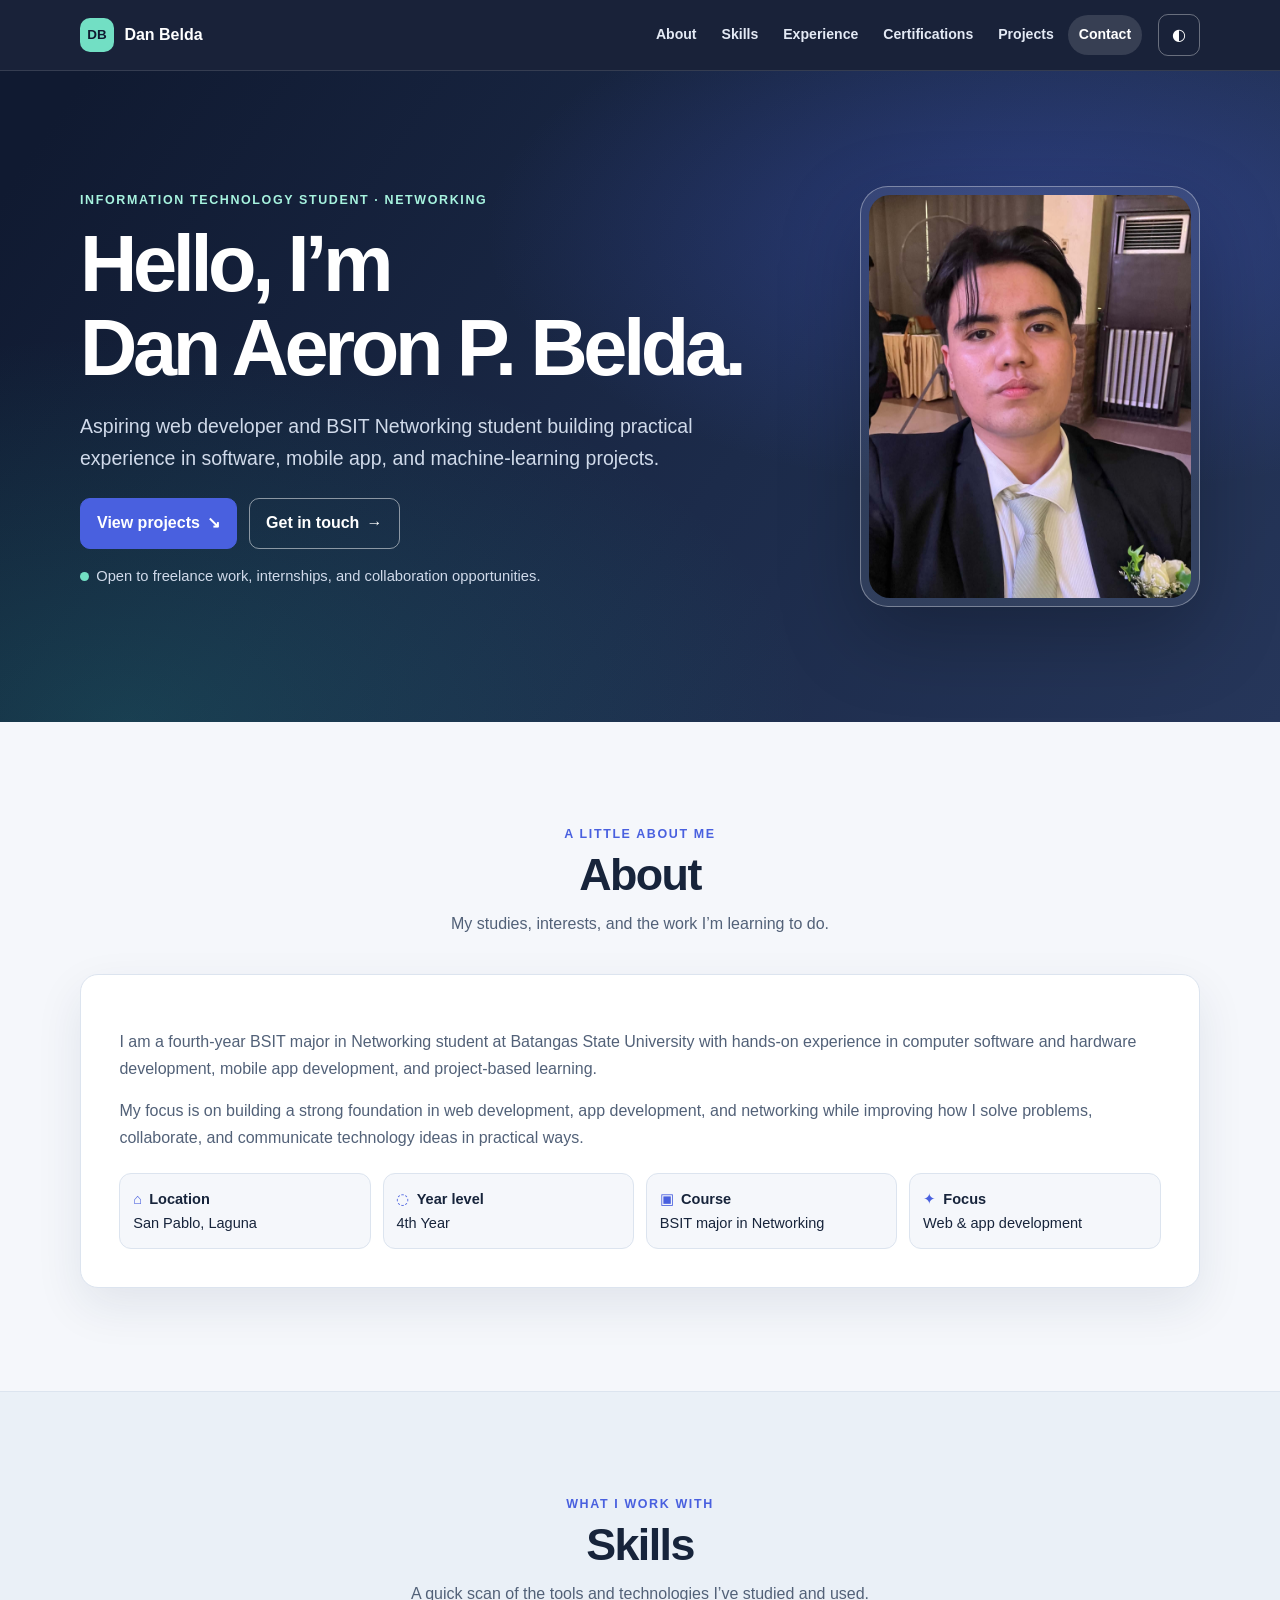
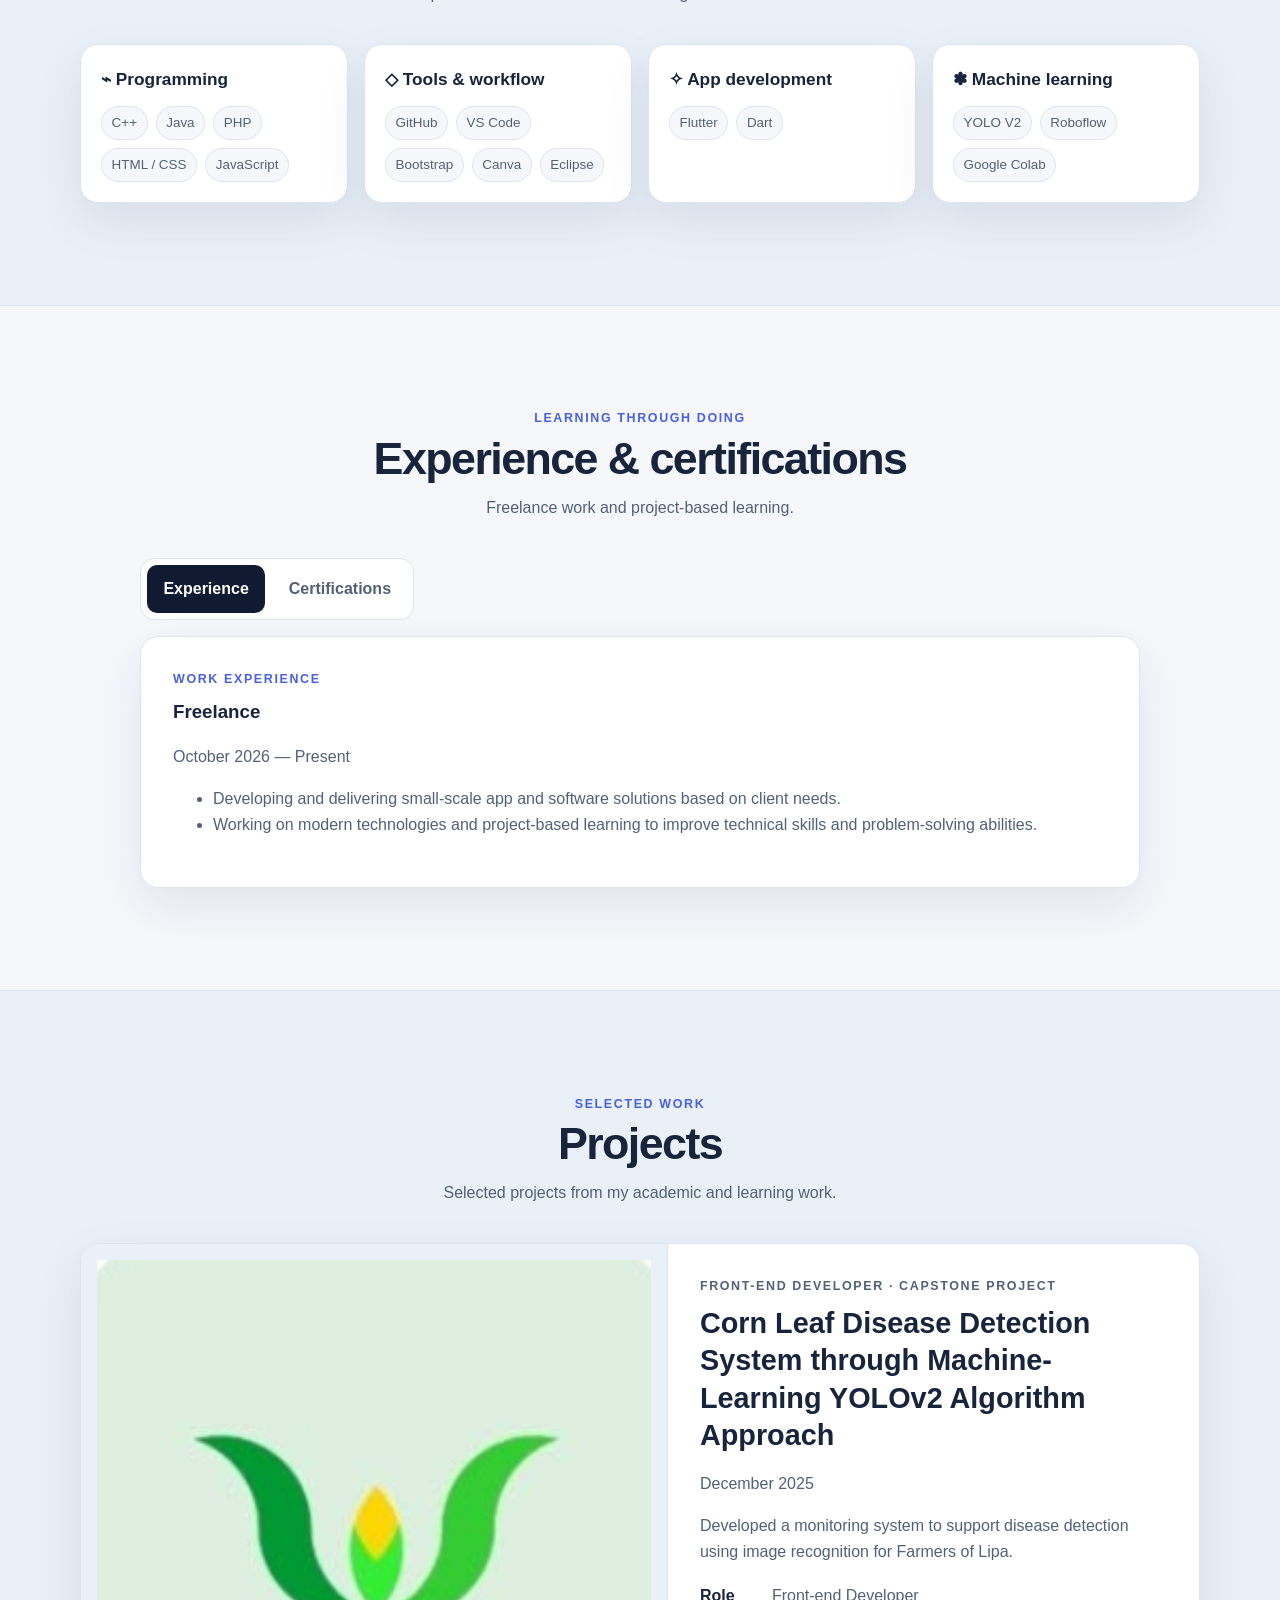
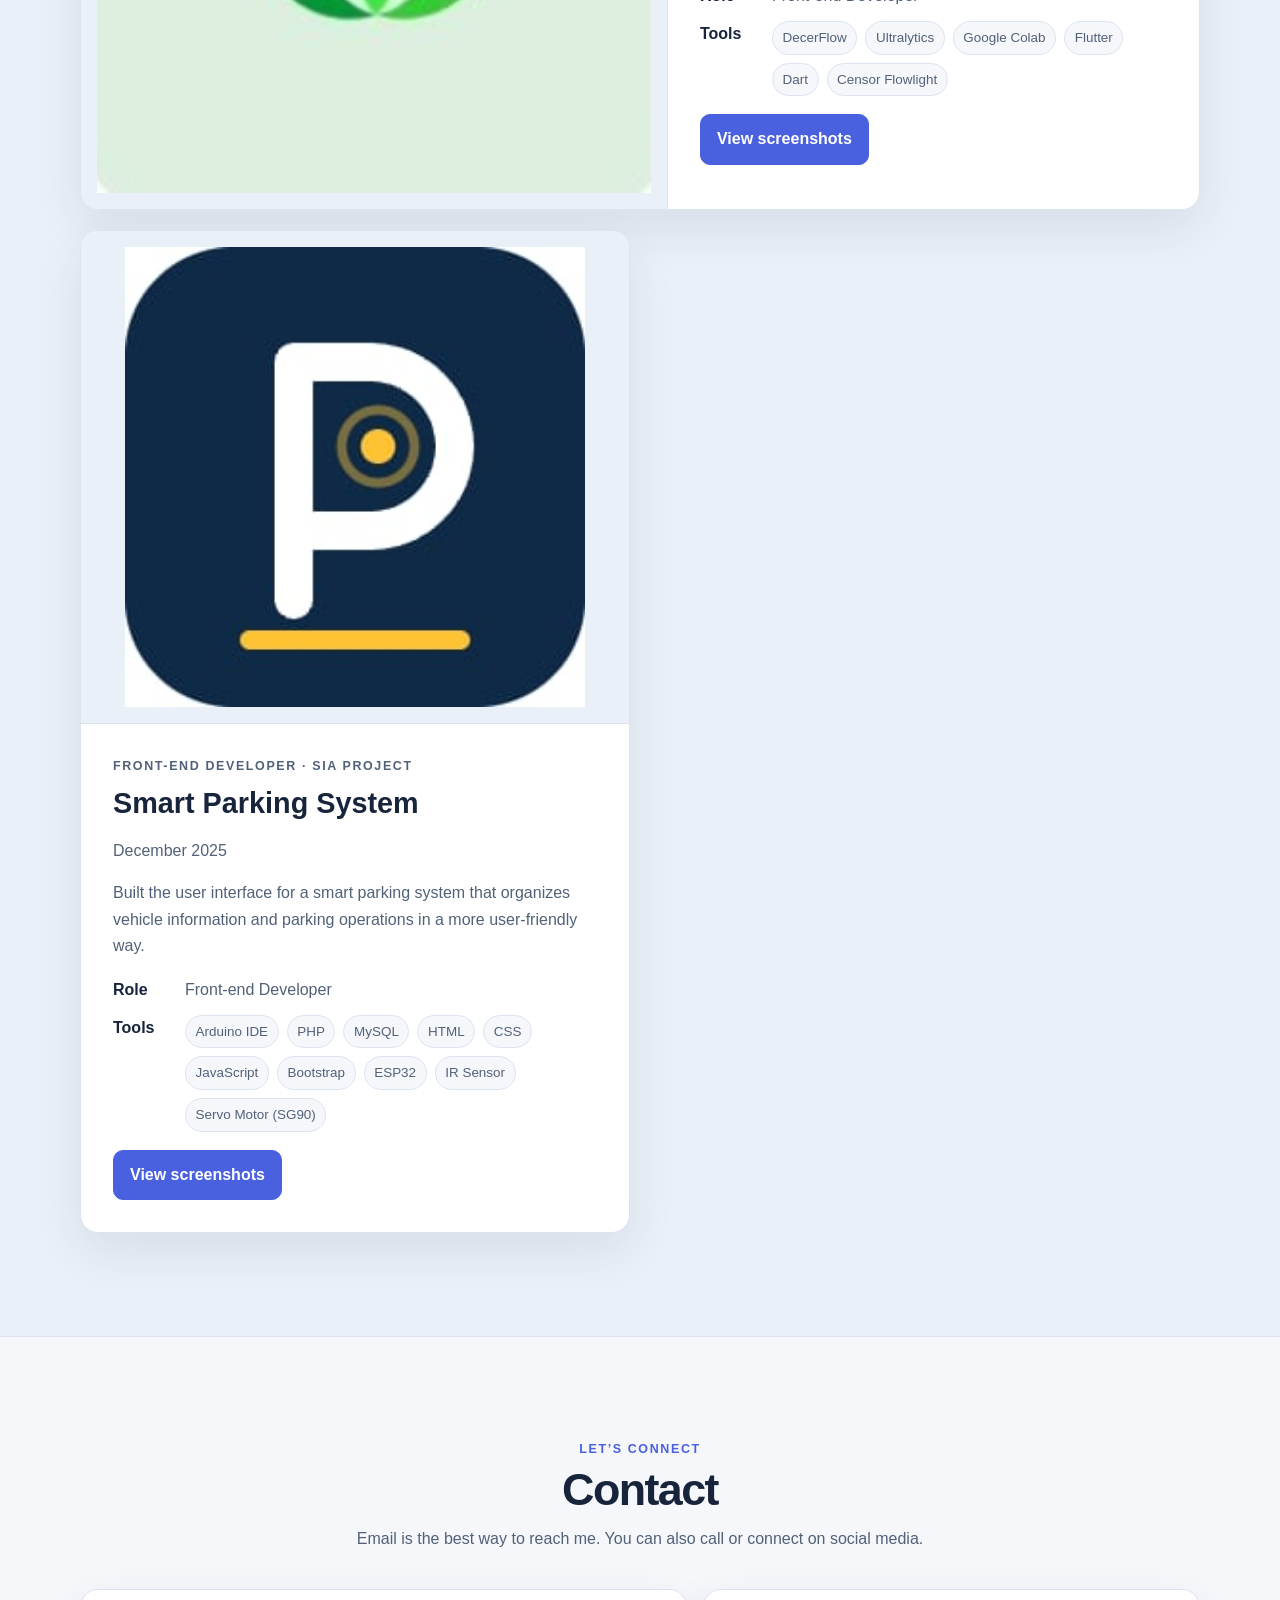
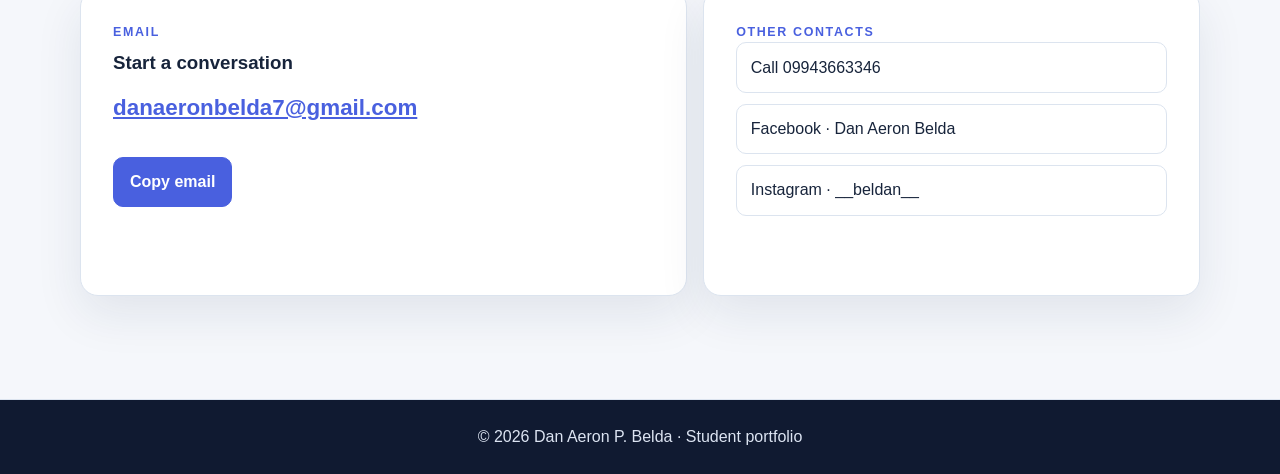
==== commit cf58185f: "Remove project story placeholders and use consistent card sizing" ====
--- a/index.html
+++ b/index.html
@@ -23,7 +23,7 @@
     .section{padding:clamp(4rem,8vw,6.5rem) 0;border-bottom:1px solid var(--line)}.section.alt{background:var(--surface-alt)}.section-heading{max-width:700px;margin:0 auto 2.3rem;text-align:center}.section-heading h2{margin:.25rem 0;font-size:clamp(2rem,4vw,2.8rem);line-height:1.15;letter-spacing:-.035em}.section-heading>p:last-child{margin:.65rem 0 0;color:var(--muted)}.panel,.skill-card,.experience-card,.cert-card,.project-card,.contact-card{background:var(--surface);border:1px solid var(--line);border-radius:18px;box-shadow:var(--shadow)}.panel{padding:clamp(1.25rem,4vw,2.4rem)}.about-copy p{color:var(--muted)}.info-grid{display:grid;grid-template-columns:repeat(4,minmax(0,1fr));gap:.75rem;margin-top:1.4rem}.info-chip{padding:.8rem;border:1px solid var(--line);border-radius:12px;background:var(--bg);font-size:.91rem}.info-symbol{margin-right:.45rem;color:var(--accent)}
     .skill-grid{display:grid;grid-template-columns:repeat(4,minmax(0,1fr));gap:1rem}.skill-card{padding:1.25rem}.skill-card h3{margin:0 0 .8rem;font-size:1.08rem}.tag-list{display:flex;flex-wrap:wrap;gap:.5rem;margin:0;padding:0;list-style:none}.tag-list li,.tech-tag{padding:.3rem .6rem;border:1px solid var(--line);border-radius:999px;background:var(--bg);color:var(--muted);font-size:.84rem}
     .tabs-shell{max-width:1000px;margin:auto}.tablist{display:flex;gap:.5rem;margin-bottom:1rem;padding:.4rem;border:1px solid var(--line);border-radius:14px;background:var(--surface);width:max-content;max-width:100%}.tab-button{padding:.65rem 1rem;border:0;border-radius:10px;background:transparent;color:var(--muted);font-weight:750;cursor:pointer}.tab-button[aria-selected="true"]{background:var(--navy);color:#fff}.tab-panel[hidden]{display:none}.experience-card{padding:clamp(1.25rem,3vw,2rem)}.experience-card h3{margin:.45rem 0}.meta,.cert-meta dd,.experience-card li{color:var(--muted)}.cert-grid{display:grid;grid-template-columns:repeat(2,minmax(0,1fr));gap:1rem}.cert-card{display:grid;grid-template-columns:minmax(0,1fr) minmax(120px,220px);gap:1.2rem;padding:1.25rem;align-items:center}.cert-card h3{margin:.65rem 0;font-size:1.1rem;line-height:1.35}.cert-badge{display:inline-block;color:var(--accent);font-size:.8rem;font-weight:750}.cert-meta{display:grid;gap:.35rem;margin:.75rem 0}.cert-meta div{display:grid;grid-template-columns:4.2rem 1fr;gap:.5rem}.cert-meta dt{font-weight:750}.cert-meta dd{margin:0;overflow-wrap:anywhere}.cert-description{color:var(--muted);font-size:.92rem}.cert-media{padding:.5rem;border:1px solid var(--line);border-radius:12px;background:var(--bg)}.cert-media img{width:100%;height:auto;max-height:180px;object-fit:contain}.image-fallback{display:none;min-height:100px;place-items:center;padding:1rem;color:var(--muted);text-align:center;font-size:.9rem}.image-frame.image-failed img,.cert-media.image-failed img{display:none}.image-frame.image-failed .image-fallback,.cert-media.image-failed .image-fallback{display:grid}
-    .project-list{display:grid;grid-template-columns:repeat(2,minmax(0,1fr));gap:1.25rem;align-items:stretch}.project-card{overflow:hidden;display:flex;flex-direction:column}.project-card.featured{grid-column:1/-1;display:grid;grid-template-columns:minmax(0,1.05fr) minmax(0,.95fr)}.project-visual{display:grid;place-items:center;min-height:220px;padding:1rem;background:var(--surface-alt);border-bottom:1px solid var(--line)}.featured .project-visual{min-height:370px;border-right:1px solid var(--line);border-bottom:0}.project-visual img{width:100%;height:auto;max-height:460px;object-fit:contain}.featured .project-visual img{max-height:540px}.project-content{padding:clamp(1.2rem,3vw,2rem)}.project-content h3{margin:.5rem 0;font-size:clamp(1.25rem,2.5vw,1.8rem);line-height:1.3}.project-content>p{color:var(--muted)}.project-slots{display:grid;gap:.7rem;margin:1.1rem 0}.project-slots div{display:grid;grid-template-columns:4rem 1fr;gap:.5rem}.project-slots dt{font-weight:750}.project-slots dd{margin:0;color:var(--muted)}.project-story{padding:.8rem 1rem;border-left:3px solid var(--mint);background:var(--bg);color:var(--muted);font-size:.91rem}.project-story p{margin:.3rem 0}.project-actions{margin-top:1rem}.project-actions:empty{display:none}
+    .project-list{display:grid;grid-template-columns:repeat(2,minmax(0,1fr));gap:1.25rem;align-items:stretch}.project-card{overflow:hidden;display:flex;flex-direction:column}.project-card.featured{grid-column:1/-1;display:grid;grid-template-columns:minmax(0,1.05fr) minmax(0,.95fr)}.project-visual{display:grid;place-items:center;min-height:220px;padding:1rem;background:var(--surface-alt);border-bottom:1px solid var(--line)}.featured .project-visual{min-height:370px;border-right:1px solid var(--line);border-bottom:0}.project-visual img{width:100%;height:auto;max-height:460px;object-fit:contain}.featured .project-visual img{max-height:540px}.project-content{padding:clamp(1.2rem,3vw,2rem)}.project-content h3{margin:.5rem 0;font-size:clamp(1.25rem,2.5vw,1.8rem);line-height:1.3}.project-content>p{color:var(--muted)}.project-slots{display:grid;gap:.7rem;margin:1.1rem 0}.project-slots div{display:grid;grid-template-columns:4rem 1fr;gap:.5rem}.project-slots dt{font-weight:750}.project-slots dd{margin:0;color:var(--muted)}.project-actions{margin-top:1rem}.project-actions:empty{display:none}
     .contact-grid{display:grid;grid-template-columns:1.1fr .9fr;gap:1rem}.contact-card{padding:clamp(1.25rem,3vw,2rem)}.contact-card h3{margin:.35rem 0}.email-link{display:inline-block;margin:.35rem 0;color:var(--accent);font-size:clamp(1.05rem,2.5vw,1.4rem);font-weight:800;overflow-wrap:anywhere}.contact-links{display:grid;gap:.65rem}.contact-link{padding:.7rem .85rem;border:1px solid var(--line);border-radius:10px;text-decoration:none}.contact-link:hover{border-color:var(--accent);background:var(--bg)}.copy-status{min-height:1.5em;color:var(--muted)}footer{padding:1.5rem 0;background:var(--navy);color:#dce4f2;text-align:center}footer p{margin:0}
     .lightbox[hidden]{display:none}.lightbox{position:fixed;z-index:200;inset:0;display:grid;place-items:center;padding:1rem;background:rgba(5,10,20,.88)}.lightbox-panel{width:min(100%,1000px);max-height:94vh;overflow:auto;background:var(--surface);color:var(--ink);border:1px solid var(--line);border-radius:16px;box-shadow:0 30px 90px rgba(0,0,0,.4)}.lightbox-header{display:flex;align-items:center;justify-content:space-between;gap:1rem;padding:.85rem 1rem;border-bottom:1px solid var(--line)}.lightbox-title{margin:0;font-size:1.05rem}.lightbox-close,.gallery-nav{min-width:42px;min-height:42px;border:1px solid var(--line);border-radius:10px;background:var(--surface);color:var(--ink);cursor:pointer}.lightbox-body{padding:1rem}.lightbox-body img{width:100%;height:min(68vh,720px);object-fit:contain}.lightbox-caption{margin:.75rem 0 0;color:var(--muted);text-align:center}.gallery-controls{display:flex;justify-content:center;gap:.7rem;padding:0 1rem 1rem}.gallery-controls[hidden]{display:none}
     @media(max-width:850px){.menu-button{display:block}.nav-wrap{position:relative}.nav-panel{display:none;position:absolute;top:calc(100% + 1px);left:0;right:0;align-items:stretch;padding:1rem;background:var(--navy);border:1px solid rgba(255,255,255,.15);border-radius:0 0 14px 14px}.nav-panel[data-open="true"]{display:flex;flex-direction:column}.nav-links{align-items:stretch;flex-direction:column}.nav-links a{padding:.7rem}.nav-actions{display:flex}.hero-grid{grid-template-columns:minmax(0,1fr) minmax(190px,.65fr);gap:2rem}.skill-grid{grid-template-columns:repeat(2,minmax(0,1fr))}.cert-grid{grid-template-columns:1fr}}
@@ -67,8 +67,8 @@
     </div></section>
     <section class="section alt" id="projects" aria-labelledby="projects-title"><div class="container"><div class="section-heading"><p class="section-kicker">Selected work</p><h2 id="projects-title">Projects</h2><p>Selected projects from my academic and learning work.</p></div>
       <div class="project-list">
-        <article class="project-card featured" data-project="corn"><div class="project-visual image-frame"><img src="Screenshot 2026-11-13 222449.png" alt="Screenshot of the Corn Leaf Disease Detection System project" width="640" height="420" loading="lazy"><div class="image-fallback">Project image is unavailable.</div></div><div class="project-content"><p class="project-role">Front-end Developer · Capstone Project</p><h3>Corn Leaf Disease Detection System through Machine-Learning YOLOv2 Algorithm Approach</h3><p class="meta-line"><time datetime="2025-12">December 2025</time></p><p>Developed a monitoring system to support disease detection using image recognition for Farmers of Lipa.</p><dl class="project-slots"><div><dt>Role</dt><dd>Front-end Developer</dd></div><div><dt>Tools</dt><dd class="tag-list"><span class="tech-tag">DecerFlow</span><span class="tech-tag">Ultralytics</span><span class="tech-tag">Google Colab</span><span class="tech-tag">Flutter</span><span class="tech-tag">Dart</span><span class="tech-tag">Censor Flowlight</span></dd></div></dl><div class="project-story"><p><strong>Problem:</strong> [Add the specific problem this project addressed.]</p><p><strong>What I built:</strong> Monitoring system supporting disease detection using image recognition.</p><p><strong>What I learned:</strong> [Add a learning or challenge you can verify.]</p></div><div class="actions project-actions"><button class="button project-gallery-trigger" type="button" data-project="corn">View screenshots</button></div></div></article>
-        <article class="project-card" data-project="parking"><div class="project-visual image-frame"><img src="Parking System.jpg" alt="Screenshot of the Smart Parking System project interface" width="640" height="420" loading="lazy"><div class="image-fallback">Project image is unavailable.</div></div><div class="project-content"><p class="project-role">Front-end Developer · SIA Project</p><h3>Smart Parking System</h3><p class="meta-line"><time datetime="2025-12">December 2025</time></p><p>Built the user interface for a smart parking system that organizes vehicle information and parking operations in a more user-friendly way.</p><dl class="project-slots"><div><dt>Role</dt><dd>Front-end Developer</dd></div><div><dt>Tools</dt><dd class="tag-list"><span class="tech-tag">Arduino IDE</span><span class="tech-tag">PHP</span><span class="tech-tag">MySQL</span><span class="tech-tag">HTML</span><span class="tech-tag">CSS</span><span class="tech-tag">JavaScript</span><span class="tech-tag">Bootstrap</span><span class="tech-tag">ESP32</span><span class="tech-tag">IR Sensor</span><span class="tech-tag">Servo Motor (SG90)</span></dd></div></dl><div class="project-story"><p><strong>Problem:</strong> [Add the parking workflow or user problem this project addressed.]</p><p><strong>What I built:</strong> A user interface to organize vehicle information and parking operations.</p><p><strong>What I learned:</strong> [Add a learning or challenge you can verify.]</p></div><div class="actions project-actions"><button class="button project-gallery-trigger" type="button" data-project="parking">View screenshots</button></div></div></article>
+        <article class="project-card featured" data-project="corn"><div class="project-visual image-frame"><img src="Screenshot 2026-11-13 222449.png" alt="Screenshot of the Corn Leaf Disease Detection System project" width="640" height="420" loading="lazy"><div class="image-fallback">Project image is unavailable.</div></div><div class="project-content"><p class="project-role">Front-end Developer · Capstone Project</p><h3>Corn Leaf Disease Detection System through Machine-Learning YOLOv2 Algorithm Approach</h3><p class="meta-line"><time datetime="2025-12">December 2025</time></p><p>Developed a monitoring system to support disease detection using image recognition for Farmers of Lipa.</p><dl class="project-slots"><div><dt>Role</dt><dd>Front-end Developer</dd></div><div><dt>Tools</dt><dd class="tag-list"><span class="tech-tag">DecerFlow</span><span class="tech-tag">Ultralytics</span><span class="tech-tag">Google Colab</span><span class="tech-tag">Flutter</span><span class="tech-tag">Dart</span><span class="tech-tag">Censor Flowlight</span></dd></div></dl><div class="actions project-actions"><button class="button project-gallery-trigger" type="button" data-project="corn">View screenshots</button></div></div></article>
+        <article class="project-card" data-project="parking"><div class="project-visual image-frame"><img src="Parking System.jpg" alt="Screenshot of the Smart Parking System project interface" width="640" height="420" loading="lazy"><div class="image-fallback">Project image is unavailable.</div></div><div class="project-content"><p class="project-role">Front-end Developer · SIA Project</p><h3>Smart Parking System</h3><p class="meta-line"><time datetime="2025-12">December 2025</time></p><p>Built the user interface for a smart parking system that organizes vehicle information and parking operations in a more user-friendly way.</p><dl class="project-slots"><div><dt>Role</dt><dd>Front-end Developer</dd></div><div><dt>Tools</dt><dd class="tag-list"><span class="tech-tag">Arduino IDE</span><span class="tech-tag">PHP</span><span class="tech-tag">MySQL</span><span class="tech-tag">HTML</span><span class="tech-tag">CSS</span><span class="tech-tag">JavaScript</span><span class="tech-tag">Bootstrap</span><span class="tech-tag">ESP32</span><span class="tech-tag">IR Sensor</span><span class="tech-tag">Servo Motor (SG90)</span></dd></div></dl><div class="actions project-actions"><button class="button project-gallery-trigger" type="button" data-project="parking">View screenshots</button></div></div></article>
       </div>
     </div></section>
     <section class="section" id="contact" aria-labelledby="contact-title"><div class="container"><div class="section-heading"><p class="section-kicker">Let’s connect</p><h2 id="contact-title">Contact</h2><p>Email is the best way to reach me. You can also call or connect on social media.</p></div>
@@ -80,32 +80,6 @@
   <footer><div class="container"><p>© <span id="year"></span> Dan Aeron P. Belda · Student portfolio</p></div></footer>
   <div class="lightbox" id="lightbox" hidden aria-hidden="true"><div class="lightbox-panel" role="dialog" aria-modal="true" aria-labelledby="lightbox-title" aria-describedby="lightbox-caption" tabindex="-1"><div class="lightbox-header"><h2 class="lightbox-title" id="lightbox-title">Project image</h2><button class="lightbox-close" id="lightbox-close" type="button" aria-label="Close image gallery">×</button></div><div class="lightbox-body"><img id="lightbox-image" src="" alt=""><p class="lightbox-caption" id="lightbox-caption"></p></div><div class="gallery-controls" id="gallery-controls" hidden><button class="gallery-nav" id="gallery-prev" type="button" aria-label="Previous image">← Previous</button><button class="gallery-nav" id="gallery-next" type="button" aria-label="Next image">Next →</button></div></div></div>
   <script>
-    (()=>{
-      const body=document.body,root=document.documentElement,themeButton=document.getElementById('theme-toggle'),themeMeta=document.querySelector('meta[name="theme-color"]'),systemDark=window.matchMedia('(prefers-color-scheme: dark)');
-      let savedTheme=null;try{savedTheme=localStorage.getItem('portfolio-theme')}catch{};if(savedTheme==='light'||savedTheme==='dark')root.dataset.theme=savedTheme;
-      const darkNow=()=>root.dataset.theme?root.dataset.theme==='dark':systemDark.matches;
-      function updateTheme(){const dark=darkNow();themeButton.setAttribute('aria-pressed',String(dark));themeButton.setAttribute('aria-label',dark?'Switch to light mode':'Switch to dark mode');if(themeMeta)themeMeta.content=dark?'#0e1422':'#101a31'}
-      updateTheme();themeButton.addEventListener('click',()=>{root.dataset.theme=darkNow()?'light':'dark';try{localStorage.setItem('portfolio-theme',root.dataset.theme)}catch{}updateTheme()});systemDark.addEventListener?.('change',()=>{if(!root.dataset.theme)updateTheme()});
-      const menuButton=document.getElementById('menu-toggle'),navPanel=document.getElementById('nav-panel');function closeMenu(){navPanel.dataset.open='false';menuButton.setAttribute('aria-expanded','false');menuButton.setAttribute('aria-label','Open navigation menu')}
-      menuButton.addEventListener('click',()=>{const open=navPanel.dataset.open!=='true';navPanel.dataset.open=String(open);menuButton.setAttribute('aria-expanded',String(open));menuButton.setAttribute('aria-label',open?'Close navigation menu':'Open navigation menu')});document.querySelectorAll('.nav-links a').forEach(a=>a.addEventListener('click',()=>{closeMenu();const target=a.getAttribute('href');if(target==='#experience'||target==='#certifications')selectTab(target.slice(1),false)}));
-      const navLinks=[...document.querySelectorAll('.nav-links a')],observed=navLinks.map(a=>document.querySelector(a.getAttribute('href'))).filter(el=>el&&el.tagName==='SECTION');if('IntersectionObserver'in window){const observer=new IntersectionObserver(entries=>entries.forEach(entry=>{if(entry.isIntersecting&&location.hash!=='#certifications')navLinks.forEach(a=>{const active=a.getAttribute('href')===`#${entry.target.id}`;if(active)a.setAttribute('aria-current','location');else if(a.getAttribute('href')!=='#certifications')a.removeAttribute('aria-current')})}),{rootMargin:'-35% 0px -55% 0px'});observed.forEach(s=>observer.observe(s))}
-      const tabButtons=[...document.querySelectorAll('[role="tab"]')],tabPanels=[...document.querySelectorAll('[role="tabpanel"]')];
-      function selectTab(id,writeHash=true){const isCert=id==='certifications';tabButtons.forEach(b=>{const active=(b.id==='certifications')===isCert;b.setAttribute('aria-selected',String(active));b.tabIndex=active?0:-1});tabPanels.forEach(p=>p.hidden=p.id===(isCert?'panel-experience':'panel-certifications'));if(writeHash){const hash=isCert?'#certifications':'#experience';history.replaceState(null,'',`${location.pathname}${location.search}${hash}`)}navLinks.forEach(a=>{if(a.getAttribute('href')==='#experience'||a.getAttribute('href')==='#certifications'){if(a.getAttribute('href')===(isCert?'#certifications':'#experience'))a.setAttribute('aria-current','location');else a.removeAttribute('aria-current')}})}
-      tabButtons.forEach(b=>{b.addEventListener('click',()=>selectTab(b.id==='certifications'?'certifications':'experience'));b.addEventListener('keydown',e=>{let i=tabButtons.indexOf(b),n=i;if(e.key==='ArrowRight'||e.key==='ArrowDown')n=(i+1)%tabButtons.length;if(e.key==='ArrowLeft'||e.key==='ArrowUp')n=(i-1+tabButtons.length)%tabButtons.length;if(e.key==='Home')n=0;if(e.key==='End')n=tabButtons.length-1;if(n!==i){e.preventDefault();tabButtons[n].focus();selectTab(tabButtons[n].id==='certifications'?'certifications':'experience')}})});
-      function syncTabHash(){if(location.hash==='#certifications')selectTab('certifications',false);else if(location.hash==='#experience')selectTab('experience',false)}syncTabHash();window.addEventListener('hashchange',syncTabHash);
-      document.querySelectorAll('.image-frame img,.cert-media img').forEach(img=>img.addEventListener('error',()=>img.parentElement.classList.add('image-failed'),{once:true}));
-      const gallery={corn:[{src:'Screenshot 2026-11-13 222449.png',alt:'Screenshot of the Corn Leaf Disease Detection System project',caption:'Corn Leaf Disease Detection System — project screenshot.'}],parking:[{src:'Parking System.jpg',alt:'Screenshot of the Smart Parking System project interface',caption:'Smart Parking System — project screenshot.'}]};
-      const lightbox=document.getElementById('lightbox'),dialog=lightbox.querySelector('[role="dialog"]'),lbImage=document.getElementById('lightbox-image'),lbTitle=document.getElementById('lightbox-title'),lbCaption=document.getElementById('lightbox-caption'),closeButton=document.getElementById('lightbox-close'),controls=document.getElementById('gallery-controls');let activeItems=[],imageIndex=0,returnFocus=null,touchX=null;
-      function renderImage(){const item=activeItems[imageIndex];lbImage.src=item.src;lbImage.alt=item.alt;lbTitle.textContent=item.project||'Project screenshot';lbCaption.textContent=item.caption;controls.hidden=activeItems.length<2}
-      function openGallery(project,trigger){activeItems=gallery[project]||[];if(!activeItems.length)return;activeItems=activeItems.map(item=>({...item,project:project==='corn'?'Corn Leaf Disease Detection System':'Smart Parking System'}));imageIndex=0;returnFocus=trigger;renderImage();lightbox.hidden=false;lightbox.setAttribute('aria-hidden','false');body.style.overflow='hidden';closeButton.focus()}
-      function closeGallery(){lightbox.hidden=true;lightbox.setAttribute('aria-hidden','true');lbImage.removeAttribute('src');body.style.overflow='';if(returnFocus)returnFocus.focus()}
-      function moveImage(direction){if(activeItems.length<2)return;imageIndex=(imageIndex+direction+activeItems.length)%activeItems.length;renderImage()}
-      document.querySelectorAll('.project-gallery-trigger').forEach(b=>b.addEventListener('click',()=>openGallery(b.dataset.project,b)));document.querySelectorAll('.cert-lightbox-trigger').forEach(b=>b.addEventListener('click',()=>{gallery.certificate=[{src:b.dataset.image,alt:b.dataset.title,caption:b.dataset.title,project:b.dataset.title}];openGallery('certificate',b)}));
-      document.getElementById('gallery-prev').addEventListener('click',()=>moveImage(-1));document.getElementById('gallery-next').addEventListener('click',()=>moveImage(1));closeButton.addEventListener('click',closeGallery);lightbox.addEventListener('click',e=>{if(e.target===lightbox)closeGallery()});
-      document.addEventListener('keydown',e=>{if(e.key==='Escape'){if(!lightbox.hidden)closeGallery();closeMenu()}if(lightbox.hidden)return;if(e.key==='ArrowLeft')moveImage(-1);if(e.key==='ArrowRight')moveImage(1);if(e.key==='Tab'){const focusables=[...dialog.querySelectorAll('button:not([disabled])')].filter(el=>el.offsetParent!==null);const first=focusables[0],last=focusables[focusables.length-1];if(e.shiftKey&&document.activeElement===first){e.preventDefault();last.focus()}else if(!e.shiftKey&&document.activeElement===last){e.preventDefault();first.focus()}}});
-      lightbox.addEventListener('touchstart',e=>{touchX=e.changedTouches[0].clientX},{passive:true});lightbox.addEventListener('touchend',e=>{if(touchX===null)return;const delta=e.changedTouches[0].clientX-touchX;if(Math.abs(delta)>50)moveImage(delta<0?1:-1);touchX=null},{passive:true});
-      document.getElementById('year').textContent=String(new Date().getFullYear());document.getElementById('copy-email').addEventListener('click',async()=>{const status=document.getElementById('copy-status');try{await navigator.clipboard.writeText('danaeronbelda7@gmail.com');status.textContent='Email copied to clipboard.'}catch{status.textContent='Copy unavailable here. Select the email address above to copy it.'}});
-    })();
-  </script>
+    (()=>{const body=document.body,root=document.documentElement,themeButton=document.getElementById('theme-toggle'),themeMeta=document.querySelector('meta[name="theme-color"]'),systemDark=window.matchMedia('(prefers-color-scheme: dark)');let savedTheme=null;try{savedTheme=localStorage.getItem('portfolio-theme')}catch{};if(savedTheme==='light'||savedTheme==='dark')root.dataset.theme=savedTheme;const darkNow=()=>root.dataset.theme?root.dataset.theme==='dark':systemDark.matches;function updateTheme(){const dark=darkNow();themeButton.setAttribute('aria-pressed',String(dark));themeButton.setAttribute('aria-label',dark?'Switch to light mode':'Switch to dark mode');if(themeMeta)themeMeta.content=dark?'#0e1422':'#101a31'}updateTheme();themeButton.addEventListener('click',()=>{root.dataset.theme=darkNow()?'light':'dark';try{localStorage.setItem('portfolio-theme',root.dataset.theme)}catch{}updateTheme()});systemDark.addEventListener?.('change',()=>{if(!root.dataset.theme)updateTheme()});const menuButton=document.getElementById('menu-toggle'),navPanel=document.getElementById('nav-panel');function closeMenu(){navPanel.dataset.open='false';menuButton.setAttribute('aria-expanded','false');menuButton.setAttribute('aria-label','Open navigation menu')}menuButton.addEventListener('click',()=>{const open=navPanel.dataset.open!=='true';navPanel.dataset.open=String(open);menuButton.setAttribute('aria-expanded',String(open));menuButton.setAttribute('aria-label',open?'Close navigation menu':'Open navigation menu')});document.querySelectorAll('.nav-links a').forEach(a=>a.addEventListener('click',()=>{closeMenu();const target=a.getAttribute('href');if(target==='#experience'||target==='#certifications')selectTab(target.slice(1),false)}));const navLinks=[...document.querySelectorAll('.nav-links a')],observed=navLinks.map(a=>document.querySelector(a.getAttribute('href'))).filter(el=>el&&el.tagName==='SECTION');if('IntersectionObserver'in window){const observer=new IntersectionObserver(entries=>entries.forEach(entry=>{if(entry.isIntersecting&&location.hash!=='#certifications')navLinks.forEach(a=>{const active=a.getAttribute('href')===`#${entry.target.id}`;if(active)a.setAttribute('aria-current','location');else if(a.getAttribute('href')!=='#certifications')a.removeAttribute('aria-current')})}),{rootMargin:'-35% 0px -55% 0px'});observed.forEach(s=>observer.observe(s))}const tabButtons=[...document.querySelectorAll('[role="tab"]')],tabPanels=[...document.querySelectorAll('[role="tabpanel"]')];function selectTab(id,writeHash=true){const isCert=id==='certifications';tabButtons.forEach(b=>{const active=(b.id==='certifications')===isCert;b.setAttribute('aria-selected',String(active));b.tabIndex=active?0:-1});tabPanels.forEach(p=>p.hidden=p.id===(isCert?'panel-experience':'panel-certifications'));if(writeHash){const hash=isCert?'#certifications':'#experience';history.replaceState(null,'',`${location.pathname}${location.search}${hash}`)}navLinks.forEach(a=>{if(a.getAttribute('href')==='#experience'||a.getAttribute('href')==='#certifications'){if(a.getAttribute('href')===(isCert?'#certifications':'#experience'))a.setAttribute('aria-current','location');else a.removeAttribute('aria-current')}})}tabButtons.forEach(b=>{b.addEventListener('click',()=>selectTab(b.id==='certifications'?'certifications':'experience'));b.addEventListener('keydown',e=>{let i=tabButtons.indexOf(b),n=i;if(e.key==='ArrowRight'||e.key==='ArrowDown')n=(i+1)%tabButtons.length;if(e.key==='ArrowLeft'||e.key==='ArrowUp')n=(i-1+tabButtons.length)%tabButtons.length;if(e.key==='Home')n=0;if(e.key==='End')n=tabButtons.length-1;if(n!==i){e.preventDefault();tabButtons[n].focus();selectTab(tabButtons[n].id==='certifications'?'certifications':'experience')}})});function syncTabHash(){if(location.hash==='#certifications')selectTab('certifications',false);else if(location.hash==='#experience')selectTab('experience',false)}syncTabHash();window.addEventListener('hashchange',syncTabHash);document.querySelectorAll('.image-frame img,.cert-media img').forEach(img=>img.addEventListener('error',()=>img.parentElement.classList.add('image-failed'),{once:true}));const gallery={corn:[{src:'Screenshot 2026-11-13 222449.png',alt:'Screenshot of the Corn Leaf Disease Detection System project',caption:'Corn Leaf Disease Detection System — project screenshot.'}],parking:[{src:'Parking System.jpg',alt:'Screenshot of the Smart Parking System project interface',caption:'Smart Parking System — project screenshot.'}]};const lightbox=document.getElementById('lightbox'),dialog=lightbox.querySelector('[role="dialog"]'),lbImage=document.getElementById('lightbox-image'),lbTitle=document.getElementById('lightbox-title'),lbCaption=document.getElementById('lightbox-caption'),closeButton=document.getElementById('lightbox-close'),controls=document.getElementById('gallery-controls');let activeItems=[],imageIndex=0,returnFocus=null,touchX=null;function renderImage(){const item=activeItems[imageIndex];lbImage.src=item.src;lbImage.alt=item.alt;lbTitle.textContent=item.project||'Project screenshot';lbCaption.textContent=item.caption;controls.hidden=activeItems.length<2}function openGallery(project,trigger){activeItems=gallery[project]||[];if(!activeItems.length)return;activeItems=activeItems.map(item=>({...item,project:project==='corn'?'Corn Leaf Disease Detection System':'Smart Parking System'}));imageIndex=0;returnFocus=trigger;renderImage();lightbox.hidden=false;lightbox.setAttribute('aria-hidden','false');body.style.overflow='hidden';closeButton.focus()}function closeGallery(){lightbox.hidden=true;lightbox.setAttribute('aria-hidden','true');lbImage.removeAttribute('src');body.style.overflow='';if(returnFocus)returnFocus.focus()}function moveImage(direction){if(activeItems.length<2)return;imageIndex=(imageIndex+direction+activeItems.length)%activeItems.length;renderImage()}document.querySelectorAll('.project-gallery-trigger').forEach(b=>b.addEventListener('click',()=>openGallery(b.dataset.project,b)));document.querySelectorAll('.cert-lightbox-trigger').forEach(b=>b.addEventListener('click',()=>{gallery.certificate=[{src:b.dataset.image,alt:b.dataset.title,caption:b.dataset.title,project:b.dataset.title}];openGallery('certificate',b)}));document.getElementById('gallery-prev').addEventListener('click',()=>moveImage(-1));document.getElementById('gallery-next').addEventListener('click',()=>moveImage(1));closeButton.addEventListener('click',closeGallery);lightbox.addEventListener('click',e=>{if(e.target===lightbox)closeGallery()});document.addEventListener('keydown',e=>{if(e.key==='Escape'){if(!lightbox.hidden)closeGallery();closeMenu()}if(lightbox.hidden)return;if(e.key==='ArrowLeft')moveImage(-1);if(e.key==='ArrowRight')moveImage(1);if(e.key==='Tab'){const focusables=[...dialog.querySelectorAll('button:not([disabled])')].filter(el=>el.offsetParent!==null);const first=focusables[0],last=focusables[focusables.length-1];if(e.shiftKey&&document.activeElement===first){e.preventDefault();last.focus()}else if(!e.shiftKey&&document.activeElement===last){e.preventDefault();first.focus()}}});lightbox.addEventListener('touchstart',e=>{touchX=e.changedTouches[0].clientX},{passive:true});lightbox.addEventListener('touchend',e=>{if(touchX===null)return;const delta=e.changedTouches[0].clientX-touchX;if(Math.abs(delta)>50)moveImage(delta<0?1:-1);touchX=null},{passive:true});document.getElementById('year').textContent=String(new Date().getFullYear());document.getElementById('copy-email').addEventListener('click',async()=>{const status=document.getElementById('copy-status');try{await navigator.clipboard.writeText('danaeronbelda7@gmail.com');status.textContent='Email copied to clipboard.'}catch{status.textContent='Copy unavailable here. Select the email address above to copy it.'}});})();</script>
 </body>
 </html>
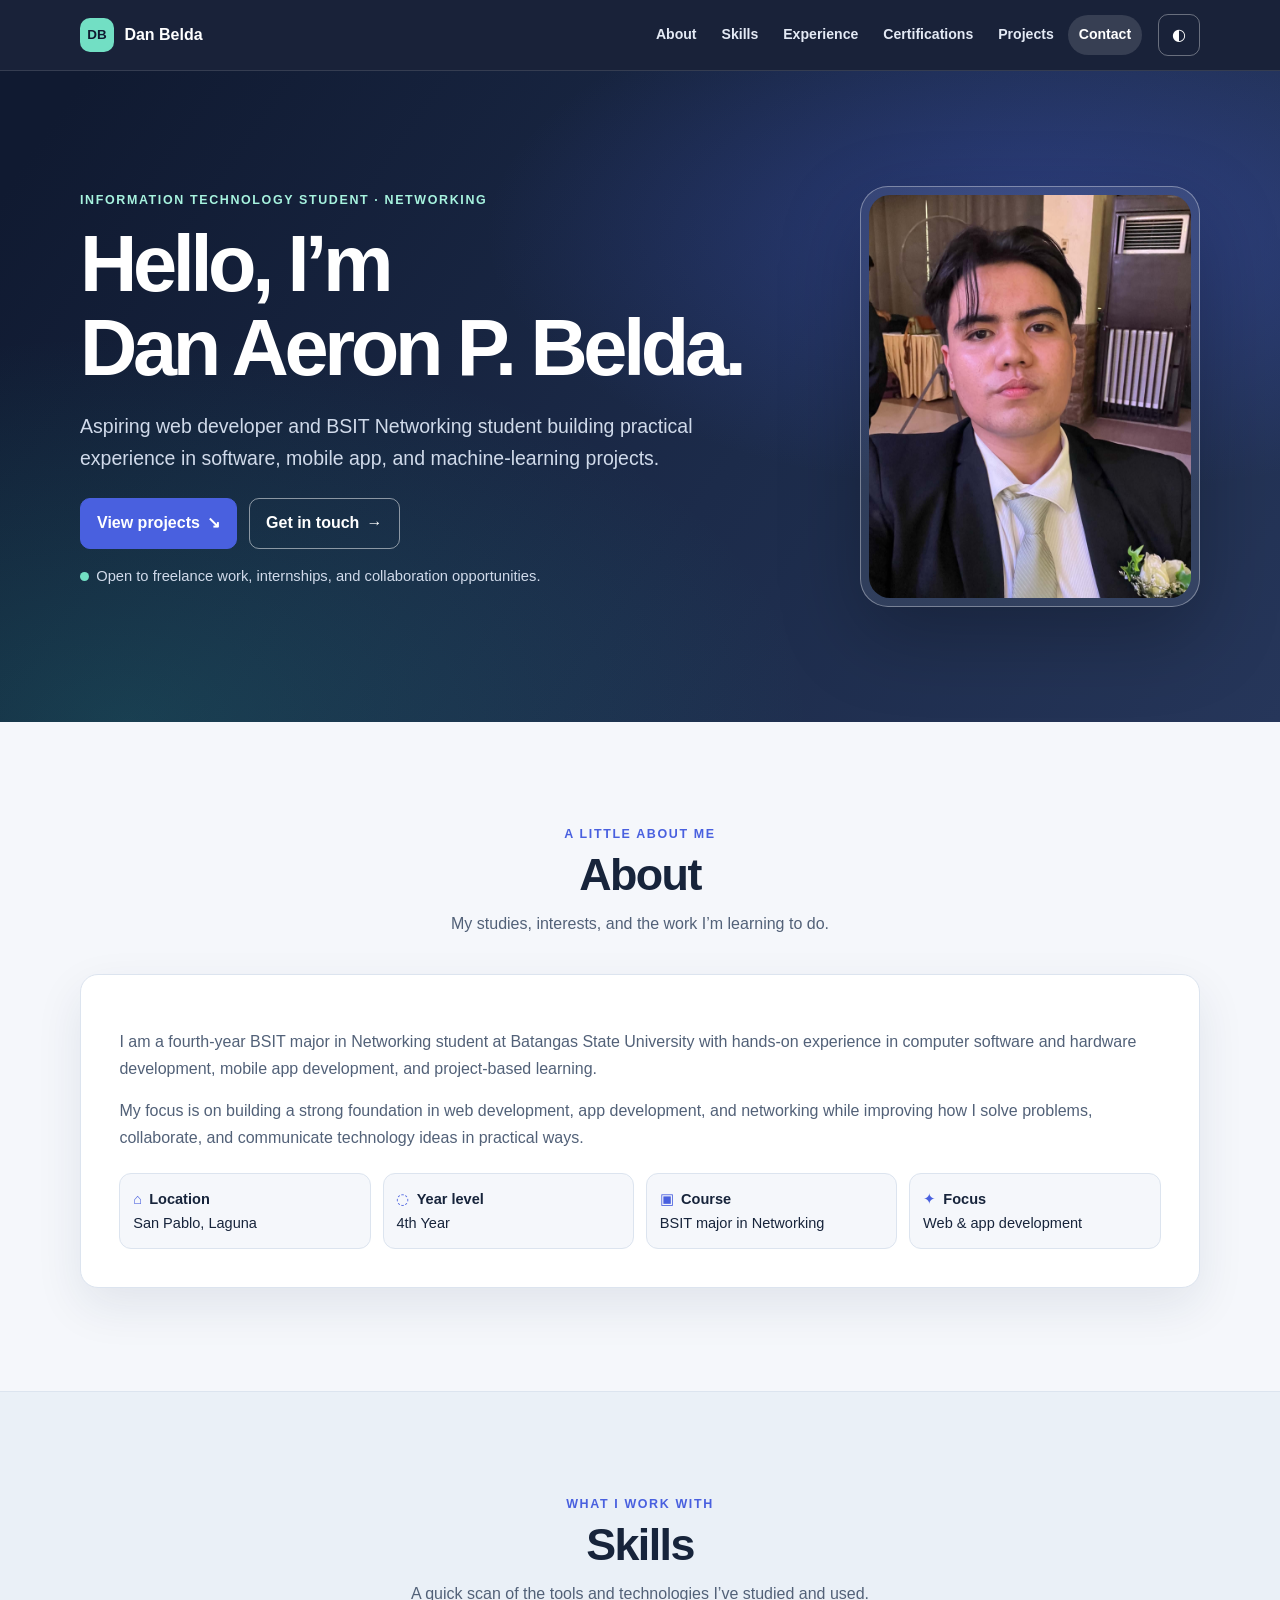
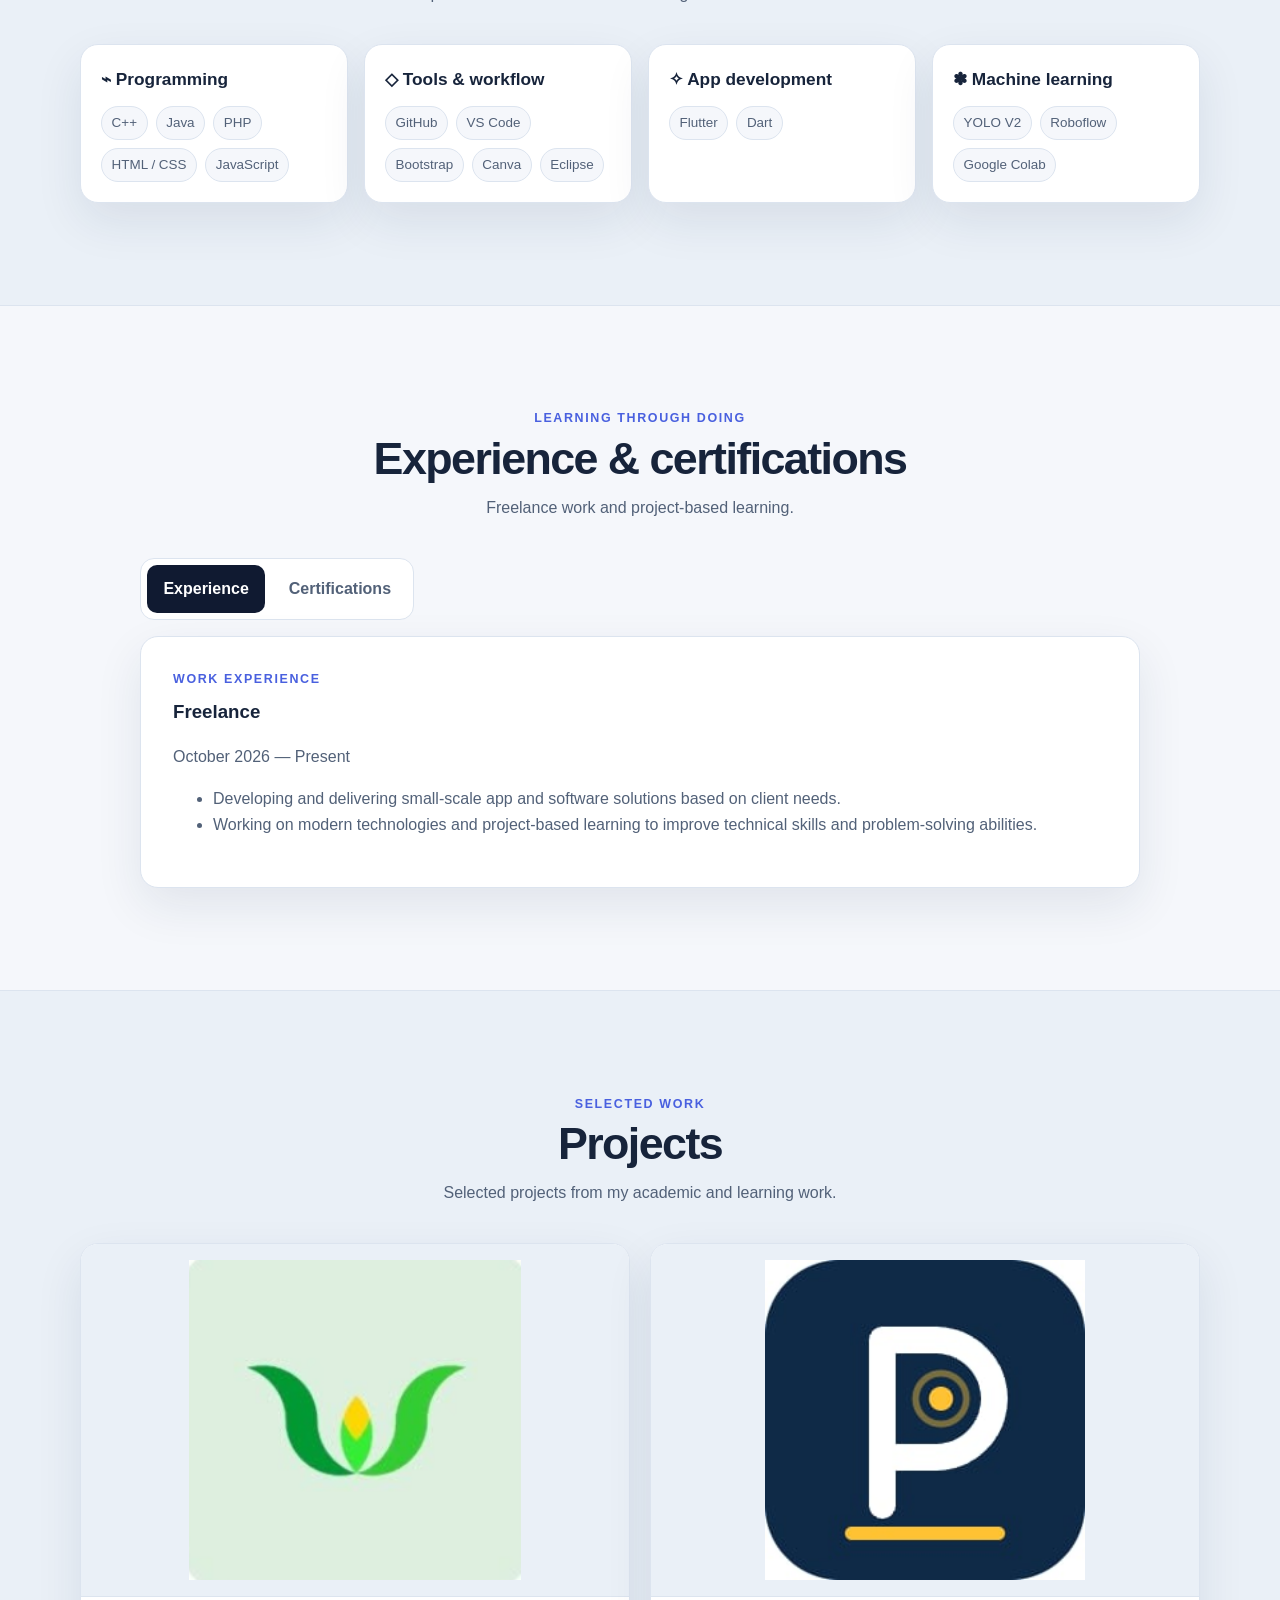
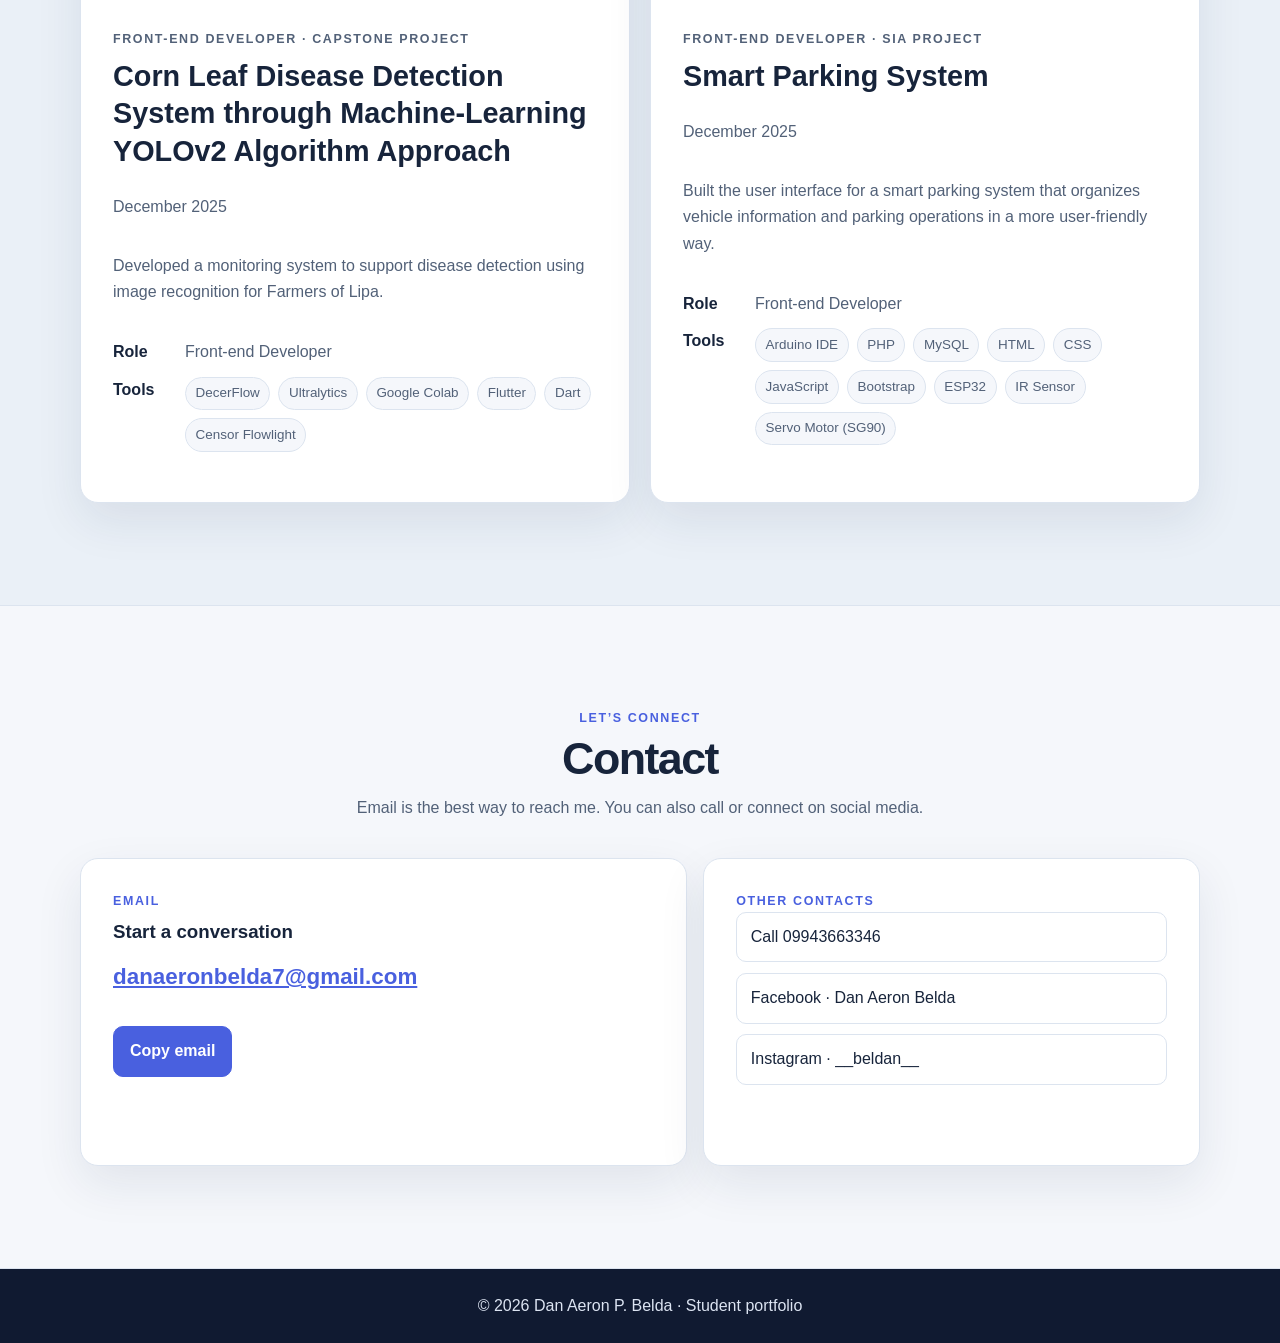
==== commit 0b1f610e: "Remove project screenshot buttons and equalize project cards" ====
--- a/index.html
+++ b/index.html
@@ -23,11 +23,11 @@
     .section{padding:clamp(4rem,8vw,6.5rem) 0;border-bottom:1px solid var(--line)}.section.alt{background:var(--surface-alt)}.section-heading{max-width:700px;margin:0 auto 2.3rem;text-align:center}.section-heading h2{margin:.25rem 0;font-size:clamp(2rem,4vw,2.8rem);line-height:1.15;letter-spacing:-.035em}.section-heading>p:last-child{margin:.65rem 0 0;color:var(--muted)}.panel,.skill-card,.experience-card,.cert-card,.project-card,.contact-card{background:var(--surface);border:1px solid var(--line);border-radius:18px;box-shadow:var(--shadow)}.panel{padding:clamp(1.25rem,4vw,2.4rem)}.about-copy p{color:var(--muted)}.info-grid{display:grid;grid-template-columns:repeat(4,minmax(0,1fr));gap:.75rem;margin-top:1.4rem}.info-chip{padding:.8rem;border:1px solid var(--line);border-radius:12px;background:var(--bg);font-size:.91rem}.info-symbol{margin-right:.45rem;color:var(--accent)}
     .skill-grid{display:grid;grid-template-columns:repeat(4,minmax(0,1fr));gap:1rem}.skill-card{padding:1.25rem}.skill-card h3{margin:0 0 .8rem;font-size:1.08rem}.tag-list{display:flex;flex-wrap:wrap;gap:.5rem;margin:0;padding:0;list-style:none}.tag-list li,.tech-tag{padding:.3rem .6rem;border:1px solid var(--line);border-radius:999px;background:var(--bg);color:var(--muted);font-size:.84rem}
     .tabs-shell{max-width:1000px;margin:auto}.tablist{display:flex;gap:.5rem;margin-bottom:1rem;padding:.4rem;border:1px solid var(--line);border-radius:14px;background:var(--surface);width:max-content;max-width:100%}.tab-button{padding:.65rem 1rem;border:0;border-radius:10px;background:transparent;color:var(--muted);font-weight:750;cursor:pointer}.tab-button[aria-selected="true"]{background:var(--navy);color:#fff}.tab-panel[hidden]{display:none}.experience-card{padding:clamp(1.25rem,3vw,2rem)}.experience-card h3{margin:.45rem 0}.meta,.cert-meta dd,.experience-card li{color:var(--muted)}.cert-grid{display:grid;grid-template-columns:repeat(2,minmax(0,1fr));gap:1rem}.cert-card{display:grid;grid-template-columns:minmax(0,1fr) minmax(120px,220px);gap:1.2rem;padding:1.25rem;align-items:center}.cert-card h3{margin:.65rem 0;font-size:1.1rem;line-height:1.35}.cert-badge{display:inline-block;color:var(--accent);font-size:.8rem;font-weight:750}.cert-meta{display:grid;gap:.35rem;margin:.75rem 0}.cert-meta div{display:grid;grid-template-columns:4.2rem 1fr;gap:.5rem}.cert-meta dt{font-weight:750}.cert-meta dd{margin:0;overflow-wrap:anywhere}.cert-description{color:var(--muted);font-size:.92rem}.cert-media{padding:.5rem;border:1px solid var(--line);border-radius:12px;background:var(--bg)}.cert-media img{width:100%;height:auto;max-height:180px;object-fit:contain}.image-fallback{display:none;min-height:100px;place-items:center;padding:1rem;color:var(--muted);text-align:center;font-size:.9rem}.image-frame.image-failed img,.cert-media.image-failed img{display:none}.image-frame.image-failed .image-fallback,.cert-media.image-failed .image-fallback{display:grid}
-    .project-list{display:grid;grid-template-columns:repeat(2,minmax(0,1fr));gap:1.25rem;align-items:stretch}.project-card{overflow:hidden;display:flex;flex-direction:column}.project-card.featured{grid-column:1/-1;display:grid;grid-template-columns:minmax(0,1.05fr) minmax(0,.95fr)}.project-visual{display:grid;place-items:center;min-height:220px;padding:1rem;background:var(--surface-alt);border-bottom:1px solid var(--line)}.featured .project-visual{min-height:370px;border-right:1px solid var(--line);border-bottom:0}.project-visual img{width:100%;height:auto;max-height:460px;object-fit:contain}.featured .project-visual img{max-height:540px}.project-content{padding:clamp(1.2rem,3vw,2rem)}.project-content h3{margin:.5rem 0;font-size:clamp(1.25rem,2.5vw,1.8rem);line-height:1.3}.project-content>p{color:var(--muted)}.project-slots{display:grid;gap:.7rem;margin:1.1rem 0}.project-slots div{display:grid;grid-template-columns:4rem 1fr;gap:.5rem}.project-slots dt{font-weight:750}.project-slots dd{margin:0;color:var(--muted)}.project-actions{margin-top:1rem}.project-actions:empty{display:none}
+    .project-list{display:grid;grid-template-columns:repeat(2,minmax(0,1fr));gap:1.25rem;align-items:stretch}.project-card{overflow:hidden;display:flex;flex-direction:column;min-width:0}.project-visual{display:grid;place-items:center;min-height:220px;padding:1rem;background:var(--surface-alt);border-bottom:1px solid var(--line)}.project-visual img{width:100%;height:auto;max-height:320px;object-fit:contain}.project-content{padding:clamp(1.2rem,3vw,2rem);display:flex;flex:1;flex-direction:column}.project-content h3{margin:.5rem 0;font-size:clamp(1.25rem,2.5vw,1.8rem);line-height:1.3}.project-content>p{color:var(--muted)}.project-slots{display:grid;gap:.7rem;margin:1.1rem 0}.project-slots div{display:grid;grid-template-columns:4rem 1fr;gap:.5rem}.project-slots dt{font-weight:750}.project-slots dd{margin:0;color:var(--muted)}
     .contact-grid{display:grid;grid-template-columns:1.1fr .9fr;gap:1rem}.contact-card{padding:clamp(1.25rem,3vw,2rem)}.contact-card h3{margin:.35rem 0}.email-link{display:inline-block;margin:.35rem 0;color:var(--accent);font-size:clamp(1.05rem,2.5vw,1.4rem);font-weight:800;overflow-wrap:anywhere}.contact-links{display:grid;gap:.65rem}.contact-link{padding:.7rem .85rem;border:1px solid var(--line);border-radius:10px;text-decoration:none}.contact-link:hover{border-color:var(--accent);background:var(--bg)}.copy-status{min-height:1.5em;color:var(--muted)}footer{padding:1.5rem 0;background:var(--navy);color:#dce4f2;text-align:center}footer p{margin:0}
     .lightbox[hidden]{display:none}.lightbox{position:fixed;z-index:200;inset:0;display:grid;place-items:center;padding:1rem;background:rgba(5,10,20,.88)}.lightbox-panel{width:min(100%,1000px);max-height:94vh;overflow:auto;background:var(--surface);color:var(--ink);border:1px solid var(--line);border-radius:16px;box-shadow:0 30px 90px rgba(0,0,0,.4)}.lightbox-header{display:flex;align-items:center;justify-content:space-between;gap:1rem;padding:.85rem 1rem;border-bottom:1px solid var(--line)}.lightbox-title{margin:0;font-size:1.05rem}.lightbox-close,.gallery-nav{min-width:42px;min-height:42px;border:1px solid var(--line);border-radius:10px;background:var(--surface);color:var(--ink);cursor:pointer}.lightbox-body{padding:1rem}.lightbox-body img{width:100%;height:min(68vh,720px);object-fit:contain}.lightbox-caption{margin:.75rem 0 0;color:var(--muted);text-align:center}.gallery-controls{display:flex;justify-content:center;gap:.7rem;padding:0 1rem 1rem}.gallery-controls[hidden]{display:none}
     @media(max-width:850px){.menu-button{display:block}.nav-wrap{position:relative}.nav-panel{display:none;position:absolute;top:calc(100% + 1px);left:0;right:0;align-items:stretch;padding:1rem;background:var(--navy);border:1px solid rgba(255,255,255,.15);border-radius:0 0 14px 14px}.nav-panel[data-open="true"]{display:flex;flex-direction:column}.nav-links{align-items:stretch;flex-direction:column}.nav-links a{padding:.7rem}.nav-actions{display:flex}.hero-grid{grid-template-columns:minmax(0,1fr) minmax(190px,.65fr);gap:2rem}.skill-grid{grid-template-columns:repeat(2,minmax(0,1fr))}.cert-grid{grid-template-columns:1fr}}
-    @media(max-width:600px){.container{width:min(100% - 1.5rem,1120px)}.hero-grid{grid-template-columns:1fr}.portrait-wrap{justify-self:start;width:min(78%,300px);grid-row:1}.hero{padding:3.5rem 0}.hero h1{font-size:clamp(2.5rem,12vw,4rem)}.info-grid{grid-template-columns:repeat(2,minmax(0,1fr))}.project-list{grid-template-columns:1fr}.project-card.featured{grid-column:auto;display:flex}.featured .project-visual{min-height:240px;border-right:0;border-bottom:1px solid var(--line)}.project-visual{min-height:200px}.cert-card{grid-template-columns:1fr}.cert-media{max-width:300px}.contact-grid{grid-template-columns:1fr}.tablist{width:100%}.tab-button{flex:1;padding-inline:.5rem}}
+    @media(max-width:600px){.container{width:min(100% - 1.5rem,1120px)}.hero-grid{grid-template-columns:1fr}.portrait-wrap{justify-self:start;width:min(78%,300px);grid-row:1}.hero{padding:3.5rem 0}.hero h1{font-size:clamp(2.5rem,12vw,4rem)}.info-grid{grid-template-columns:repeat(2,minmax(0,1fr))}.project-list{grid-template-columns:1fr}.project-visual{min-height:200px}.project-visual img{max-height:300px}.cert-card{grid-template-columns:1fr}.cert-media{max-width:300px}.contact-grid{grid-template-columns:1fr}.tablist{width:100%}.tab-button{flex:1;padding-inline:.5rem}}
     @media(max-width:350px){.container{width:calc(100% - 1.25rem)}.hero-actions .button{width:100%}.info-grid{grid-template-columns:1fr}.project-slots div{grid-template-columns:3.5rem 1fr}}
     @media(prefers-reduced-motion:reduce){*,*::before,*::after{scroll-behavior:auto!important;animation-duration:.01ms!important;animation-iteration-count:1!important;transition-duration:.01ms!important}}
   </style>
@@ -67,8 +67,8 @@
     </div></section>
     <section class="section alt" id="projects" aria-labelledby="projects-title"><div class="container"><div class="section-heading"><p class="section-kicker">Selected work</p><h2 id="projects-title">Projects</h2><p>Selected projects from my academic and learning work.</p></div>
       <div class="project-list">
-        <article class="project-card featured" data-project="corn"><div class="project-visual image-frame"><img src="Screenshot 2026-11-13 222449.png" alt="Screenshot of the Corn Leaf Disease Detection System project" width="640" height="420" loading="lazy"><div class="image-fallback">Project image is unavailable.</div></div><div class="project-content"><p class="project-role">Front-end Developer · Capstone Project</p><h3>Corn Leaf Disease Detection System through Machine-Learning YOLOv2 Algorithm Approach</h3><p class="meta-line"><time datetime="2025-12">December 2025</time></p><p>Developed a monitoring system to support disease detection using image recognition for Farmers of Lipa.</p><dl class="project-slots"><div><dt>Role</dt><dd>Front-end Developer</dd></div><div><dt>Tools</dt><dd class="tag-list"><span class="tech-tag">DecerFlow</span><span class="tech-tag">Ultralytics</span><span class="tech-tag">Google Colab</span><span class="tech-tag">Flutter</span><span class="tech-tag">Dart</span><span class="tech-tag">Censor Flowlight</span></dd></div></dl><div class="actions project-actions"><button class="button project-gallery-trigger" type="button" data-project="corn">View screenshots</button></div></div></article>
-        <article class="project-card" data-project="parking"><div class="project-visual image-frame"><img src="Parking System.jpg" alt="Screenshot of the Smart Parking System project interface" width="640" height="420" loading="lazy"><div class="image-fallback">Project image is unavailable.</div></div><div class="project-content"><p class="project-role">Front-end Developer · SIA Project</p><h3>Smart Parking System</h3><p class="meta-line"><time datetime="2025-12">December 2025</time></p><p>Built the user interface for a smart parking system that organizes vehicle information and parking operations in a more user-friendly way.</p><dl class="project-slots"><div><dt>Role</dt><dd>Front-end Developer</dd></div><div><dt>Tools</dt><dd class="tag-list"><span class="tech-tag">Arduino IDE</span><span class="tech-tag">PHP</span><span class="tech-tag">MySQL</span><span class="tech-tag">HTML</span><span class="tech-tag">CSS</span><span class="tech-tag">JavaScript</span><span class="tech-tag">Bootstrap</span><span class="tech-tag">ESP32</span><span class="tech-tag">IR Sensor</span><span class="tech-tag">Servo Motor (SG90)</span></dd></div></dl><div class="actions project-actions"><button class="button project-gallery-trigger" type="button" data-project="parking">View screenshots</button></div></div></article>
+        <article class="project-card" data-project="corn"><div class="project-visual image-frame"><img src="Screenshot 2026-11-13 222449.png" alt="Screenshot of the Corn Leaf Disease Detection System project" width="640" height="420" loading="lazy"><div class="image-fallback">Project image is unavailable.</div></div><div class="project-content"><p class="project-role">Front-end Developer · Capstone Project</p><h3>Corn Leaf Disease Detection System through Machine-Learning YOLOv2 Algorithm Approach</h3><p class="meta-line"><time datetime="2025-12">December 2025</time></p><p>Developed a monitoring system to support disease detection using image recognition for Farmers of Lipa.</p><dl class="project-slots"><div><dt>Role</dt><dd>Front-end Developer</dd></div><div><dt>Tools</dt><dd class="tag-list"><span class="tech-tag">DecerFlow</span><span class="tech-tag">Ultralytics</span><span class="tech-tag">Google Colab</span><span class="tech-tag">Flutter</span><span class="tech-tag">Dart</span><span class="tech-tag">Censor Flowlight</span></dd></div></dl></div></article>
+        <article class="project-card" data-project="parking"><div class="project-visual image-frame"><img src="Parking System.jpg" alt="Screenshot of the Smart Parking System project interface" width="640" height="420" loading="lazy"><div class="image-fallback">Project image is unavailable.</div></div><div class="project-content"><p class="project-role">Front-end Developer · SIA Project</p><h3>Smart Parking System</h3><p class="meta-line"><time datetime="2025-12">December 2025</time></p><p>Built the user interface for a smart parking system that organizes vehicle information and parking operations in a more user-friendly way.</p><dl class="project-slots"><div><dt>Role</dt><dd>Front-end Developer</dd></div><div><dt>Tools</dt><dd class="tag-list"><span class="tech-tag">Arduino IDE</span><span class="tech-tag">PHP</span><span class="tech-tag">MySQL</span><span class="tech-tag">HTML</span><span class="tech-tag">CSS</span><span class="tech-tag">JavaScript</span><span class="tech-tag">Bootstrap</span><span class="tech-tag">ESP32</span><span class="tech-tag">IR Sensor</span><span class="tech-tag">Servo Motor (SG90)</span></dd></div></dl></div></article>
       </div>
     </div></section>
     <section class="section" id="contact" aria-labelledby="contact-title"><div class="container"><div class="section-heading"><p class="section-kicker">Let’s connect</p><h2 id="contact-title">Contact</h2><p>Email is the best way to reach me. You can also call or connect on social media.</p></div>
@@ -80,6 +80,6 @@
   <footer><div class="container"><p>© <span id="year"></span> Dan Aeron P. Belda · Student portfolio</p></div></footer>
   <div class="lightbox" id="lightbox" hidden aria-hidden="true"><div class="lightbox-panel" role="dialog" aria-modal="true" aria-labelledby="lightbox-title" aria-describedby="lightbox-caption" tabindex="-1"><div class="lightbox-header"><h2 class="lightbox-title" id="lightbox-title">Project image</h2><button class="lightbox-close" id="lightbox-close" type="button" aria-label="Close image gallery">×</button></div><div class="lightbox-body"><img id="lightbox-image" src="" alt=""><p class="lightbox-caption" id="lightbox-caption"></p></div><div class="gallery-controls" id="gallery-controls" hidden><button class="gallery-nav" id="gallery-prev" type="button" aria-label="Previous image">← Previous</button><button class="gallery-nav" id="gallery-next" type="button" aria-label="Next image">Next →</button></div></div></div>
   <script>
-    (()=>{const body=document.body,root=document.documentElement,themeButton=document.getElementById('theme-toggle'),themeMeta=document.querySelector('meta[name="theme-color"]'),systemDark=window.matchMedia('(prefers-color-scheme: dark)');let savedTheme=null;try{savedTheme=localStorage.getItem('portfolio-theme')}catch{};if(savedTheme==='light'||savedTheme==='dark')root.dataset.theme=savedTheme;const darkNow=()=>root.dataset.theme?root.dataset.theme==='dark':systemDark.matches;function updateTheme(){const dark=darkNow();themeButton.setAttribute('aria-pressed',String(dark));themeButton.setAttribute('aria-label',dark?'Switch to light mode':'Switch to dark mode');if(themeMeta)themeMeta.content=dark?'#0e1422':'#101a31'}updateTheme();themeButton.addEventListener('click',()=>{root.dataset.theme=darkNow()?'light':'dark';try{localStorage.setItem('portfolio-theme',root.dataset.theme)}catch{}updateTheme()});systemDark.addEventListener?.('change',()=>{if(!root.dataset.theme)updateTheme()});const menuButton=document.getElementById('menu-toggle'),navPanel=document.getElementById('nav-panel');function closeMenu(){navPanel.dataset.open='false';menuButton.setAttribute('aria-expanded','false');menuButton.setAttribute('aria-label','Open navigation menu')}menuButton.addEventListener('click',()=>{const open=navPanel.dataset.open!=='true';navPanel.dataset.open=String(open);menuButton.setAttribute('aria-expanded',String(open));menuButton.setAttribute('aria-label',open?'Close navigation menu':'Open navigation menu')});document.querySelectorAll('.nav-links a').forEach(a=>a.addEventListener('click',()=>{closeMenu();const target=a.getAttribute('href');if(target==='#experience'||target==='#certifications')selectTab(target.slice(1),false)}));const navLinks=[...document.querySelectorAll('.nav-links a')],observed=navLinks.map(a=>document.querySelector(a.getAttribute('href'))).filter(el=>el&&el.tagName==='SECTION');if('IntersectionObserver'in window){const observer=new IntersectionObserver(entries=>entries.forEach(entry=>{if(entry.isIntersecting&&location.hash!=='#certifications')navLinks.forEach(a=>{const active=a.getAttribute('href')===`#${entry.target.id}`;if(active)a.setAttribute('aria-current','location');else if(a.getAttribute('href')!=='#certifications')a.removeAttribute('aria-current')})}),{rootMargin:'-35% 0px -55% 0px'});observed.forEach(s=>observer.observe(s))}const tabButtons=[...document.querySelectorAll('[role="tab"]')],tabPanels=[...document.querySelectorAll('[role="tabpanel"]')];function selectTab(id,writeHash=true){const isCert=id==='certifications';tabButtons.forEach(b=>{const active=(b.id==='certifications')===isCert;b.setAttribute('aria-selected',String(active));b.tabIndex=active?0:-1});tabPanels.forEach(p=>p.hidden=p.id===(isCert?'panel-experience':'panel-certifications'));if(writeHash){const hash=isCert?'#certifications':'#experience';history.replaceState(null,'',`${location.pathname}${location.search}${hash}`)}navLinks.forEach(a=>{if(a.getAttribute('href')==='#experience'||a.getAttribute('href')==='#certifications'){if(a.getAttribute('href')===(isCert?'#certifications':'#experience'))a.setAttribute('aria-current','location');else a.removeAttribute('aria-current')}})}tabButtons.forEach(b=>{b.addEventListener('click',()=>selectTab(b.id==='certifications'?'certifications':'experience'));b.addEventListener('keydown',e=>{let i=tabButtons.indexOf(b),n=i;if(e.key==='ArrowRight'||e.key==='ArrowDown')n=(i+1)%tabButtons.length;if(e.key==='ArrowLeft'||e.key==='ArrowUp')n=(i-1+tabButtons.length)%tabButtons.length;if(e.key==='Home')n=0;if(e.key==='End')n=tabButtons.length-1;if(n!==i){e.preventDefault();tabButtons[n].focus();selectTab(tabButtons[n].id==='certifications'?'certifications':'experience')}})});function syncTabHash(){if(location.hash==='#certifications')selectTab('certifications',false);else if(location.hash==='#experience')selectTab('experience',false)}syncTabHash();window.addEventListener('hashchange',syncTabHash);document.querySelectorAll('.image-frame img,.cert-media img').forEach(img=>img.addEventListener('error',()=>img.parentElement.classList.add('image-failed'),{once:true}));const gallery={corn:[{src:'Screenshot 2026-11-13 222449.png',alt:'Screenshot of the Corn Leaf Disease Detection System project',caption:'Corn Leaf Disease Detection System — project screenshot.'}],parking:[{src:'Parking System.jpg',alt:'Screenshot of the Smart Parking System project interface',caption:'Smart Parking System — project screenshot.'}]};const lightbox=document.getElementById('lightbox'),dialog=lightbox.querySelector('[role="dialog"]'),lbImage=document.getElementById('lightbox-image'),lbTitle=document.getElementById('lightbox-title'),lbCaption=document.getElementById('lightbox-caption'),closeButton=document.getElementById('lightbox-close'),controls=document.getElementById('gallery-controls');let activeItems=[],imageIndex=0,returnFocus=null,touchX=null;function renderImage(){const item=activeItems[imageIndex];lbImage.src=item.src;lbImage.alt=item.alt;lbTitle.textContent=item.project||'Project screenshot';lbCaption.textContent=item.caption;controls.hidden=activeItems.length<2}function openGallery(project,trigger){activeItems=gallery[project]||[];if(!activeItems.length)return;activeItems=activeItems.map(item=>({...item,project:project==='corn'?'Corn Leaf Disease Detection System':'Smart Parking System'}));imageIndex=0;returnFocus=trigger;renderImage();lightbox.hidden=false;lightbox.setAttribute('aria-hidden','false');body.style.overflow='hidden';closeButton.focus()}function closeGallery(){lightbox.hidden=true;lightbox.setAttribute('aria-hidden','true');lbImage.removeAttribute('src');body.style.overflow='';if(returnFocus)returnFocus.focus()}function moveImage(direction){if(activeItems.length<2)return;imageIndex=(imageIndex+direction+activeItems.length)%activeItems.length;renderImage()}document.querySelectorAll('.project-gallery-trigger').forEach(b=>b.addEventListener('click',()=>openGallery(b.dataset.project,b)));document.querySelectorAll('.cert-lightbox-trigger').forEach(b=>b.addEventListener('click',()=>{gallery.certificate=[{src:b.dataset.image,alt:b.dataset.title,caption:b.dataset.title,project:b.dataset.title}];openGallery('certificate',b)}));document.getElementById('gallery-prev').addEventListener('click',()=>moveImage(-1));document.getElementById('gallery-next').addEventListener('click',()=>moveImage(1));closeButton.addEventListener('click',closeGallery);lightbox.addEventListener('click',e=>{if(e.target===lightbox)closeGallery()});document.addEventListener('keydown',e=>{if(e.key==='Escape'){if(!lightbox.hidden)closeGallery();closeMenu()}if(lightbox.hidden)return;if(e.key==='ArrowLeft')moveImage(-1);if(e.key==='ArrowRight')moveImage(1);if(e.key==='Tab'){const focusables=[...dialog.querySelectorAll('button:not([disabled])')].filter(el=>el.offsetParent!==null);const first=focusables[0],last=focusables[focusables.length-1];if(e.shiftKey&&document.activeElement===first){e.preventDefault();last.focus()}else if(!e.shiftKey&&document.activeElement===last){e.preventDefault();first.focus()}}});lightbox.addEventListener('touchstart',e=>{touchX=e.changedTouches[0].clientX},{passive:true});lightbox.addEventListener('touchend',e=>{if(touchX===null)return;const delta=e.changedTouches[0].clientX-touchX;if(Math.abs(delta)>50)moveImage(delta<0?1:-1);touchX=null},{passive:true});document.getElementById('year').textContent=String(new Date().getFullYear());document.getElementById('copy-email').addEventListener('click',async()=>{const status=document.getElementById('copy-status');try{await navigator.clipboard.writeText('danaeronbelda7@gmail.com');status.textContent='Email copied to clipboard.'}catch{status.textContent='Copy unavailable here. Select the email address above to copy it.'}});})();</script>
+    (()=>{const body=document.body,root=document.documentElement,themeButton=document.getElementById('theme-toggle'),themeMeta=document.querySelector('meta[name="theme-color"]'),systemDark=window.matchMedia('(prefers-color-scheme: dark)');let savedTheme=null;try{savedTheme=localStorage.getItem('portfolio-theme')}catch{};if(savedTheme==='light'||savedTheme==='dark')root.dataset.theme=savedTheme;const darkNow=()=>root.dataset.theme?root.dataset.theme==='dark':systemDark.matches;function updateTheme(){const dark=darkNow();themeButton.setAttribute('aria-pressed',String(dark));themeButton.setAttribute('aria-label',dark?'Switch to light mode':'Switch to dark mode');if(themeMeta)themeMeta.content=dark?'#0e1422':'#101a31'}updateTheme();themeButton.addEventListener('click',()=>{root.dataset.theme=darkNow()?'light':'dark';try{localStorage.setItem('portfolio-theme',root.dataset.theme)}catch{}updateTheme()});systemDark.addEventListener?.('change',()=>{if(!root.dataset.theme)updateTheme()});const menuButton=document.getElementById('menu-toggle'),navPanel=document.getElementById('nav-panel');function closeMenu(){navPanel.dataset.open='false';menuButton.setAttribute('aria-expanded','false');menuButton.setAttribute('aria-label','Open navigation menu')}menuButton.addEventListener('click',()=>{const open=navPanel.dataset.open!=='true';navPanel.dataset.open=String(open);menuButton.setAttribute('aria-expanded',String(open));menuButton.setAttribute('aria-label',open?'Close navigation menu':'Open navigation menu')});document.querySelectorAll('.nav-links a').forEach(a=>a.addEventListener('click',()=>{closeMenu();const target=a.getAttribute('href');if(target==='#experience'||target==='#certifications')selectTab(target.slice(1),false)}));const navLinks=[...document.querySelectorAll('.nav-links a')],observed=navLinks.map(a=>document.querySelector(a.getAttribute('href'))).filter(el=>el&&el.tagName==='SECTION');if('IntersectionObserver'in window){const observer=new IntersectionObserver(entries=>entries.forEach(entry=>{if(entry.isIntersecting&&location.hash!=='#certifications')navLinks.forEach(a=>{const active=a.getAttribute('href')===`#${entry.target.id}`;if(active)a.setAttribute('aria-current','location');else if(a.getAttribute('href')!=='#certifications')a.removeAttribute('aria-current')})}),{rootMargin:'-35% 0px -55% 0px'});observed.forEach(s=>observer.observe(s))}const tabButtons=[...document.querySelectorAll('[role="tab"]')],tabPanels=[...document.querySelectorAll('[role="tabpanel"]')];function selectTab(id,writeHash=true){const isCert=id==='certifications';tabButtons.forEach(b=>{const active=(b.id==='certifications')===isCert;b.setAttribute('aria-selected',String(active));b.tabIndex=active?0:-1});tabPanels.forEach(p=>p.hidden=p.id===(isCert?'panel-experience':'panel-certifications'));if(writeHash){const hash=isCert?'#certifications':'#experience';history.replaceState(null,'',`${location.pathname}${location.search}${hash}`)}navLinks.forEach(a=>{if(a.getAttribute('href')==='#experience'||a.getAttribute('href')==='#certifications'){if(a.getAttribute('href')===(isCert?'#certifications':'#experience'))a.setAttribute('aria-current','location');else a.removeAttribute('aria-current')}})}tabButtons.forEach(b=>{b.addEventListener('click',()=>selectTab(b.id==='certifications'?'certifications':'experience'));b.addEventListener('keydown',e=>{let i=tabButtons.indexOf(b),n=i;if(e.key==='ArrowRight'||e.key==='ArrowDown')n=(i+1)%tabButtons.length;if(e.key==='ArrowLeft'||e.key==='ArrowUp')n=(i-1+tabButtons.length)%tabButtons.length;if(e.key==='Home')n=0;if(e.key==='End')n=tabButtons.length-1;if(n!==i){e.preventDefault();tabButtons[n].focus();selectTab(tabButtons[n].id==='certifications'?'certifications':'experience')}})});function syncTabHash(){if(location.hash==='#certifications')selectTab('certifications',false);else if(location.hash==='#experience')selectTab('experience',false)}syncTabHash();window.addEventListener('hashchange',syncTabHash);document.querySelectorAll('.image-frame img,.cert-media img').forEach(img=>img.addEventListener('error',()=>img.parentElement.classList.add('image-failed'),{once:true}));const gallery={certificate:[]};const lightbox=document.getElementById('lightbox'),dialog=lightbox.querySelector('[role="dialog"]'),lbImage=document.getElementById('lightbox-image'),lbTitle=document.getElementById('lightbox-title'),lbCaption=document.getElementById('lightbox-caption'),closeButton=document.getElementById('lightbox-close'),controls=document.getElementById('gallery-controls');let activeItems=[],imageIndex=0,returnFocus=null,touchX=null;function renderImage(){const item=activeItems[imageIndex];lbImage.src=item.src;lbImage.alt=item.alt;lbTitle.textContent=item.project||'Certificate';lbCaption.textContent=item.caption;controls.hidden=activeItems.length<2}function openGallery(items,trigger){activeItems=items;if(!activeItems.length)return;imageIndex=0;returnFocus=trigger;renderImage();lightbox.hidden=false;lightbox.setAttribute('aria-hidden','false');body.style.overflow='hidden';closeButton.focus()}function closeGallery(){lightbox.hidden=true;lightbox.setAttribute('aria-hidden','true');lbImage.removeAttribute('src');body.style.overflow='';if(returnFocus)returnFocus.focus()}function moveImage(direction){if(activeItems.length<2)return;imageIndex=(imageIndex+direction+activeItems.length)%activeItems.length;renderImage()}document.querySelectorAll('.cert-lightbox-trigger').forEach(b=>b.addEventListener('click',()=>openGallery([{src:b.dataset.image,alt:b.dataset.title,caption:b.dataset.title,project:b.dataset.title}],b)));document.getElementById('gallery-prev').addEventListener('click',()=>moveImage(-1));document.getElementById('gallery-next').addEventListener('click',()=>moveImage(1));closeButton.addEventListener('click',closeGallery);lightbox.addEventListener('click',e=>{if(e.target===lightbox)closeGallery()});document.addEventListener('keydown',e=>{if(e.key==='Escape'){if(!lightbox.hidden)closeGallery();closeMenu()}if(lightbox.hidden)return;if(e.key==='ArrowLeft')moveImage(-1);if(e.key==='ArrowRight')moveImage(1);if(e.key==='Tab'){const focusables=[...dialog.querySelectorAll('button:not([disabled])')].filter(el=>el.offsetParent!==null);const first=focusables[0],last=focusables[focusables.length-1];if(e.shiftKey&&document.activeElement===first){e.preventDefault();last.focus()}else if(!e.shiftKey&&document.activeElement===last){e.preventDefault();first.focus()}}});lightbox.addEventListener('touchstart',e=>{touchX=e.changedTouches[0].clientX},{passive:true});lightbox.addEventListener('touchend',e=>{if(touchX===null)return;const delta=e.changedTouches[0].clientX-touchX;if(Math.abs(delta)>50)moveImage(delta<0?1:-1);touchX=null},{passive:true});document.getElementById('year').textContent=String(new Date().getFullYear());document.getElementById('copy-email').addEventListener('click',async()=>{const status=document.getElementById('copy-status');try{await navigator.clipboard.writeText('danaeronbelda7@gmail.com');status.textContent='Email copied to clipboard.'}catch{status.textContent='Copy unavailable here. Select the email address above to copy it.'}});})();</script>
 </body>
 </html>
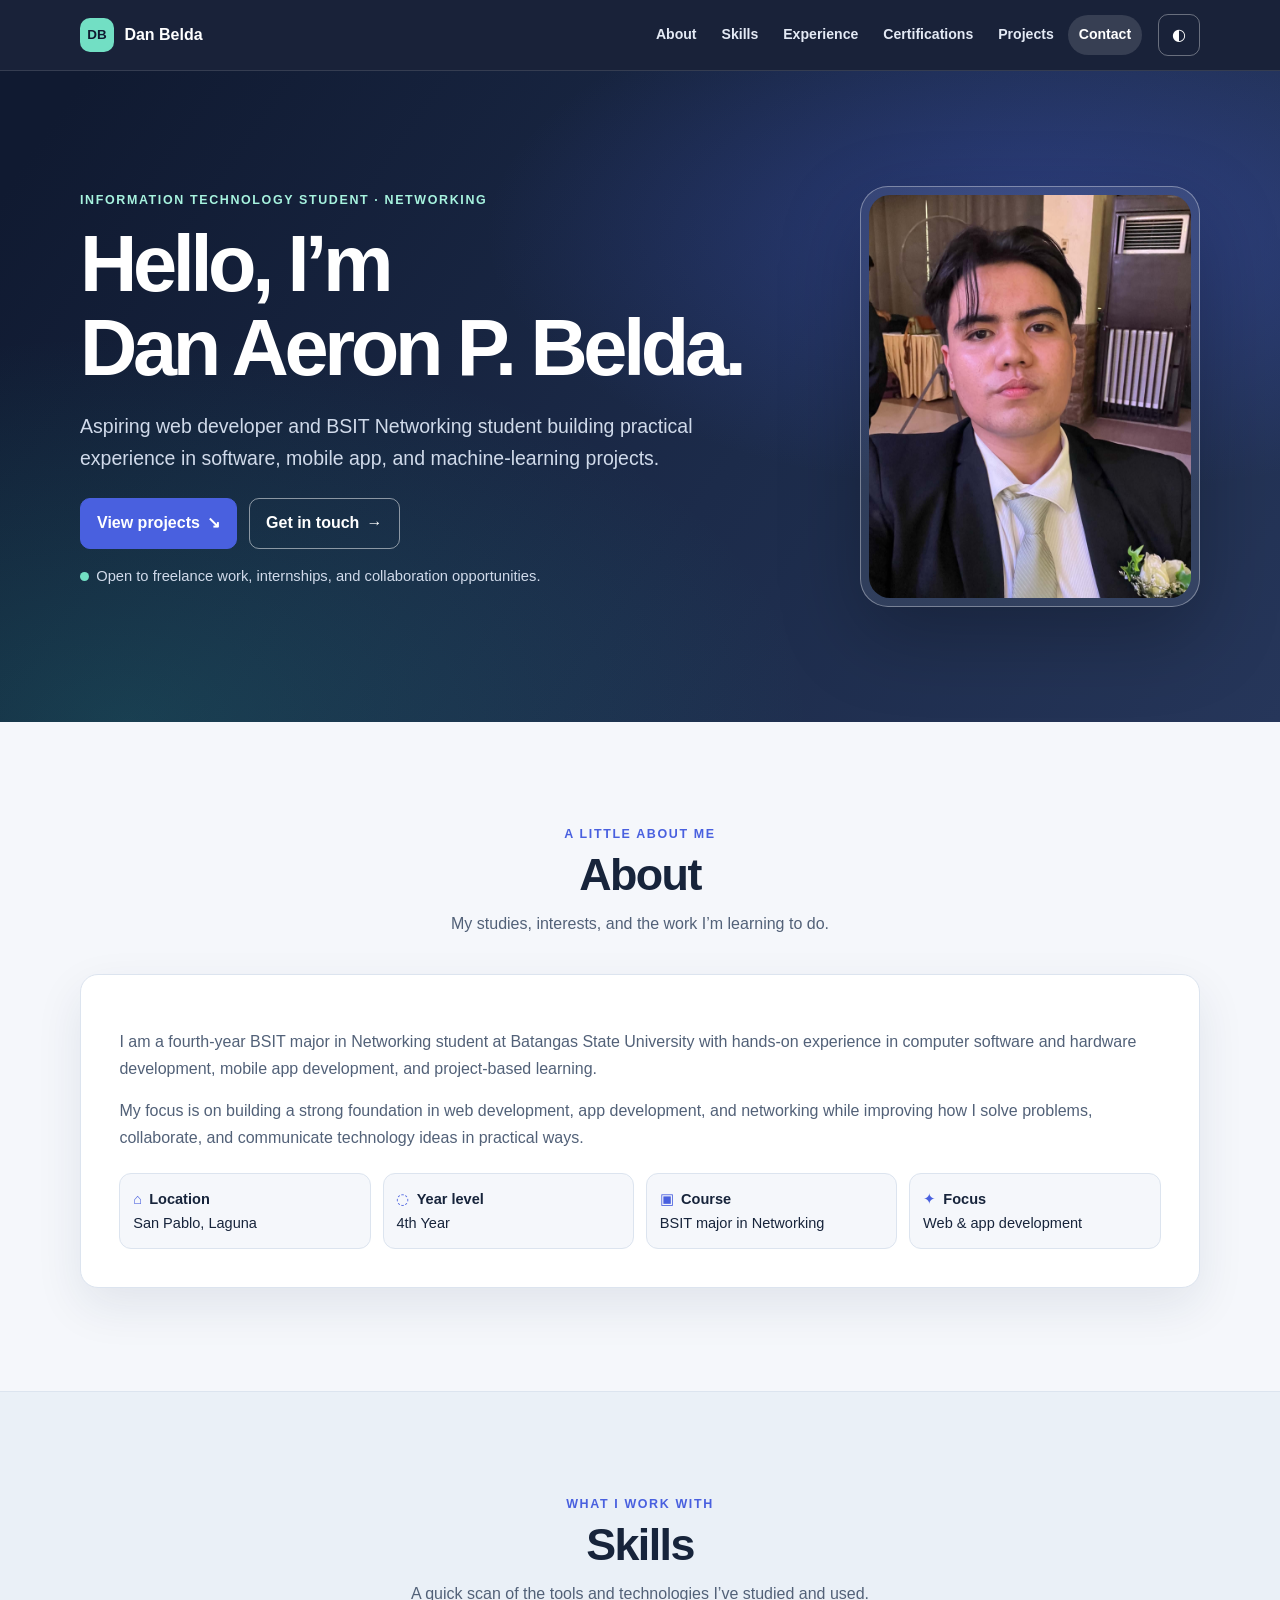
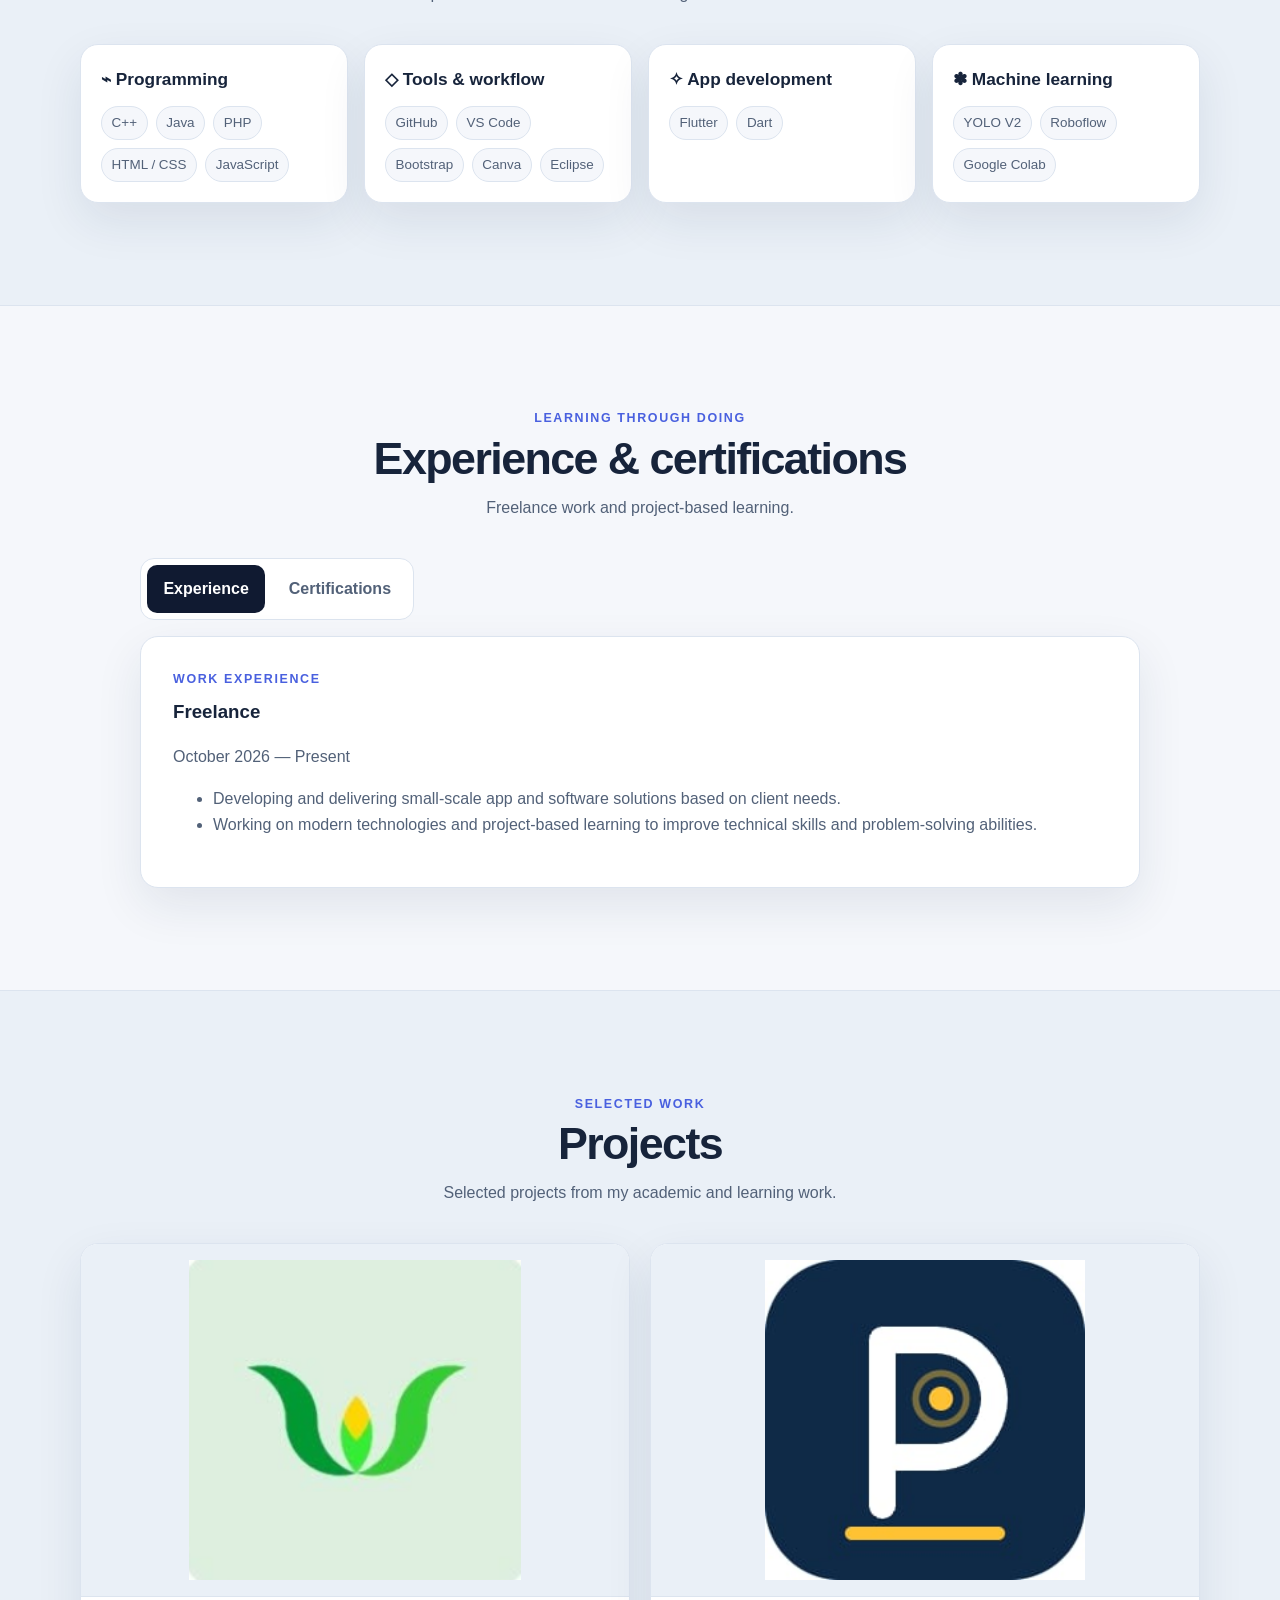
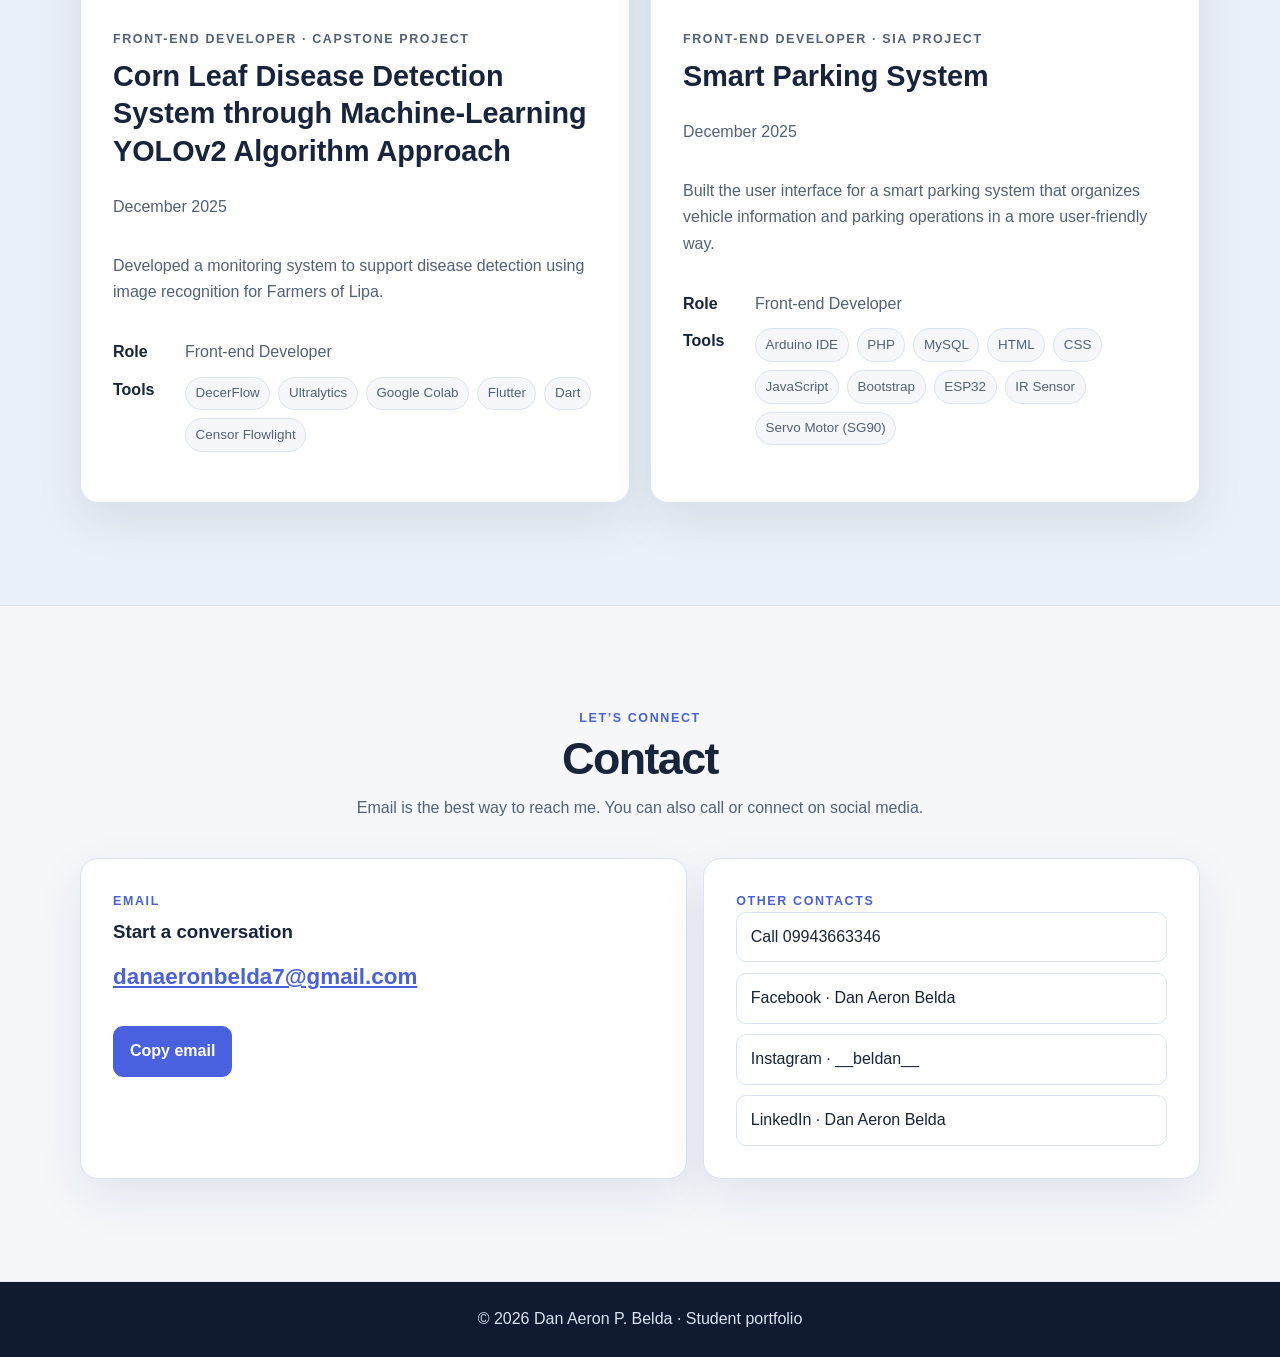
==== commit 92a14498: "Add functional LinkedIn profile link to contact section" ====
--- a/index.html
+++ b/index.html
@@ -73,13 +73,13 @@
     </div></section>
     <section class="section" id="contact" aria-labelledby="contact-title"><div class="container"><div class="section-heading"><p class="section-kicker">Let’s connect</p><h2 id="contact-title">Contact</h2><p>Email is the best way to reach me. You can also call or connect on social media.</p></div>
       <div class="contact-grid"><div class="contact-card email-card"><p class="section-kicker">Email</p><h3>Start a conversation</h3><a class="email-link" href="mailto:danaeronbelda7@gmail.com">danaeronbelda7@gmail.com</a><div class="actions"><button class="button email-copy" id="copy-email" type="button">Copy email</button></div><p class="copy-status" id="copy-status" aria-live="polite"></p></div>
-        <div class="contact-card"><p class="section-kicker">Other contacts</p><div class="contact-links" aria-label="Other contact methods"><a class="contact-link" href="tel:+639943663346">Call <span dir="ltr">09943663346</span></a><a class="contact-link" href="https://www.facebook.com/dan.aeron.belda.2024/" target="_blank" rel="noopener noreferrer">Facebook · Dan Aeron Belda</a><a class="contact-link" href="https://www.instagram.com/__beldan__/" target="_blank" rel="noopener noreferrer">Instagram · __beldan__</a></div></div>
+        <div class="contact-card"><p class="section-kicker">Other contacts</p><div class="contact-links" aria-label="Other contact methods"><a class="contact-link" href="tel:+639943663346">Call <span dir="ltr">09943663346</span></a><a class="contact-link" href="https://www.facebook.com/dan.aeron.belda.2024/" target="_blank" rel="noopener noreferrer">Facebook · Dan Aeron Belda</a><a class="contact-link" href="https://www.instagram.com/__beldan__/" target="_blank" rel="noopener noreferrer">Instagram · __beldan__</a><a class="contact-link" href="https://www.linkedin.com/in/dan-aeron-belda-14b81044a/" target="_blank" rel="noopener noreferrer" aria-label="Connect with Dan Aeron Belda on LinkedIn">LinkedIn · Dan Aeron Belda</a></div></div>
       </div>
     </div></section>
   </main>
   <footer><div class="container"><p>© <span id="year"></span> Dan Aeron P. Belda · Student portfolio</p></div></footer>
   <div class="lightbox" id="lightbox" hidden aria-hidden="true"><div class="lightbox-panel" role="dialog" aria-modal="true" aria-labelledby="lightbox-title" aria-describedby="lightbox-caption" tabindex="-1"><div class="lightbox-header"><h2 class="lightbox-title" id="lightbox-title">Project image</h2><button class="lightbox-close" id="lightbox-close" type="button" aria-label="Close image gallery">×</button></div><div class="lightbox-body"><img id="lightbox-image" src="" alt=""><p class="lightbox-caption" id="lightbox-caption"></p></div><div class="gallery-controls" id="gallery-controls" hidden><button class="gallery-nav" id="gallery-prev" type="button" aria-label="Previous image">← Previous</button><button class="gallery-nav" id="gallery-next" type="button" aria-label="Next image">Next →</button></div></div></div>
   <script>
-    (()=>{const body=document.body,root=document.documentElement,themeButton=document.getElementById('theme-toggle'),themeMeta=document.querySelector('meta[name="theme-color"]'),systemDark=window.matchMedia('(prefers-color-scheme: dark)');let savedTheme=null;try{savedTheme=localStorage.getItem('portfolio-theme')}catch{};if(savedTheme==='light'||savedTheme==='dark')root.dataset.theme=savedTheme;const darkNow=()=>root.dataset.theme?root.dataset.theme==='dark':systemDark.matches;function updateTheme(){const dark=darkNow();themeButton.setAttribute('aria-pressed',String(dark));themeButton.setAttribute('aria-label',dark?'Switch to light mode':'Switch to dark mode');if(themeMeta)themeMeta.content=dark?'#0e1422':'#101a31'}updateTheme();themeButton.addEventListener('click',()=>{root.dataset.theme=darkNow()?'light':'dark';try{localStorage.setItem('portfolio-theme',root.dataset.theme)}catch{}updateTheme()});systemDark.addEventListener?.('change',()=>{if(!root.dataset.theme)updateTheme()});const menuButton=document.getElementById('menu-toggle'),navPanel=document.getElementById('nav-panel');function closeMenu(){navPanel.dataset.open='false';menuButton.setAttribute('aria-expanded','false');menuButton.setAttribute('aria-label','Open navigation menu')}menuButton.addEventListener('click',()=>{const open=navPanel.dataset.open!=='true';navPanel.dataset.open=String(open);menuButton.setAttribute('aria-expanded',String(open));menuButton.setAttribute('aria-label',open?'Close navigation menu':'Open navigation menu')});document.querySelectorAll('.nav-links a').forEach(a=>a.addEventListener('click',()=>{closeMenu();const target=a.getAttribute('href');if(target==='#experience'||target==='#certifications')selectTab(target.slice(1),false)}));const navLinks=[...document.querySelectorAll('.nav-links a')],observed=navLinks.map(a=>document.querySelector(a.getAttribute('href'))).filter(el=>el&&el.tagName==='SECTION');if('IntersectionObserver'in window){const observer=new IntersectionObserver(entries=>entries.forEach(entry=>{if(entry.isIntersecting&&location.hash!=='#certifications')navLinks.forEach(a=>{const active=a.getAttribute('href')===`#${entry.target.id}`;if(active)a.setAttribute('aria-current','location');else if(a.getAttribute('href')!=='#certifications')a.removeAttribute('aria-current')})}),{rootMargin:'-35% 0px -55% 0px'});observed.forEach(s=>observer.observe(s))}const tabButtons=[...document.querySelectorAll('[role="tab"]')],tabPanels=[...document.querySelectorAll('[role="tabpanel"]')];function selectTab(id,writeHash=true){const isCert=id==='certifications';tabButtons.forEach(b=>{const active=(b.id==='certifications')===isCert;b.setAttribute('aria-selected',String(active));b.tabIndex=active?0:-1});tabPanels.forEach(p=>p.hidden=p.id===(isCert?'panel-experience':'panel-certifications'));if(writeHash){const hash=isCert?'#certifications':'#experience';history.replaceState(null,'',`${location.pathname}${location.search}${hash}`)}navLinks.forEach(a=>{if(a.getAttribute('href')==='#experience'||a.getAttribute('href')==='#certifications'){if(a.getAttribute('href')===(isCert?'#certifications':'#experience'))a.setAttribute('aria-current','location');else a.removeAttribute('aria-current')}})}tabButtons.forEach(b=>{b.addEventListener('click',()=>selectTab(b.id==='certifications'?'certifications':'experience'));b.addEventListener('keydown',e=>{let i=tabButtons.indexOf(b),n=i;if(e.key==='ArrowRight'||e.key==='ArrowDown')n=(i+1)%tabButtons.length;if(e.key==='ArrowLeft'||e.key==='ArrowUp')n=(i-1+tabButtons.length)%tabButtons.length;if(e.key==='Home')n=0;if(e.key==='End')n=tabButtons.length-1;if(n!==i){e.preventDefault();tabButtons[n].focus();selectTab(tabButtons[n].id==='certifications'?'certifications':'experience')}})});function syncTabHash(){if(location.hash==='#certifications')selectTab('certifications',false);else if(location.hash==='#experience')selectTab('experience',false)}syncTabHash();window.addEventListener('hashchange',syncTabHash);document.querySelectorAll('.image-frame img,.cert-media img').forEach(img=>img.addEventListener('error',()=>img.parentElement.classList.add('image-failed'),{once:true}));const gallery={certificate:[]};const lightbox=document.getElementById('lightbox'),dialog=lightbox.querySelector('[role="dialog"]'),lbImage=document.getElementById('lightbox-image'),lbTitle=document.getElementById('lightbox-title'),lbCaption=document.getElementById('lightbox-caption'),closeButton=document.getElementById('lightbox-close'),controls=document.getElementById('gallery-controls');let activeItems=[],imageIndex=0,returnFocus=null,touchX=null;function renderImage(){const item=activeItems[imageIndex];lbImage.src=item.src;lbImage.alt=item.alt;lbTitle.textContent=item.project||'Certificate';lbCaption.textContent=item.caption;controls.hidden=activeItems.length<2}function openGallery(items,trigger){activeItems=items;if(!activeItems.length)return;imageIndex=0;returnFocus=trigger;renderImage();lightbox.hidden=false;lightbox.setAttribute('aria-hidden','false');body.style.overflow='hidden';closeButton.focus()}function closeGallery(){lightbox.hidden=true;lightbox.setAttribute('aria-hidden','true');lbImage.removeAttribute('src');body.style.overflow='';if(returnFocus)returnFocus.focus()}function moveImage(direction){if(activeItems.length<2)return;imageIndex=(imageIndex+direction+activeItems.length)%activeItems.length;renderImage()}document.querySelectorAll('.cert-lightbox-trigger').forEach(b=>b.addEventListener('click',()=>openGallery([{src:b.dataset.image,alt:b.dataset.title,caption:b.dataset.title,project:b.dataset.title}],b)));document.getElementById('gallery-prev').addEventListener('click',()=>moveImage(-1));document.getElementById('gallery-next').addEventListener('click',()=>moveImage(1));closeButton.addEventListener('click',closeGallery);lightbox.addEventListener('click',e=>{if(e.target===lightbox)closeGallery()});document.addEventListener('keydown',e=>{if(e.key==='Escape'){if(!lightbox.hidden)closeGallery();closeMenu()}if(lightbox.hidden)return;if(e.key==='ArrowLeft')moveImage(-1);if(e.key==='ArrowRight')moveImage(1);if(e.key==='Tab'){const focusables=[...dialog.querySelectorAll('button:not([disabled])')].filter(el=>el.offsetParent!==null);const first=focusables[0],last=focusables[focusables.length-1];if(e.shiftKey&&document.activeElement===first){e.preventDefault();last.focus()}else if(!e.shiftKey&&document.activeElement===last){e.preventDefault();first.focus()}}});lightbox.addEventListener('touchstart',e=>{touchX=e.changedTouches[0].clientX},{passive:true});lightbox.addEventListener('touchend',e=>{if(touchX===null)return;const delta=e.changedTouches[0].clientX-touchX;if(Math.abs(delta)>50)moveImage(delta<0?1:-1);touchX=null},{passive:true});document.getElementById('year').textContent=String(new Date().getFullYear());document.getElementById('copy-email').addEventListener('click',async()=>{const status=document.getElementById('copy-status');try{await navigator.clipboard.writeText('danaeronbelda7@gmail.com');status.textContent='Email copied to clipboard.'}catch{status.textContent='Copy unavailable here. Select the email address above to copy it.'}});})();</script>
+    (()=>{const body=document.body,root=document.documentElement,themeButton=document.getElementById('theme-toggle'),themeMeta=document.querySelector('meta[name="theme-color"]'),systemDark=window.matchMedia('(prefers-color-scheme: dark)');let savedTheme=null;try{savedTheme=localStorage.getItem('portfolio-theme')}catch{};if(savedTheme==='light'||savedTheme==='dark')root.dataset.theme=savedTheme;const darkNow=()=>root.dataset.theme?root.dataset.theme==='dark':systemDark.matches;function updateTheme(){const dark=darkNow();themeButton.setAttribute('aria-pressed',String(dark));themeButton.setAttribute('aria-label',dark?'Switch to light mode':'Switch to dark mode');if(themeMeta)themeMeta.content=dark?'#0e1422':'#101a31'}updateTheme();themeButton.addEventListener('click',()=>{root.dataset.theme=darkNow()?'light':'dark';try{localStorage.setItem('portfolio-theme',root.dataset.theme)}catch{}updateTheme()});systemDark.addEventListener?.('change',()=>{if(!root.dataset.theme)updateTheme()});const menuButton=document.getElementById('menu-toggle'),navPanel=document.getElementById('nav-panel');function closeMenu(){navPanel.dataset.open='false';menuButton.setAttribute('aria-expanded','false');menuButton.setAttribute('aria-label','Open navigation menu')}menuButton.addEventListener('click',()=>{const open=navPanel.dataset.open!=='true';navPanel.dataset.open=String(open);menuButton.setAttribute('aria-expanded',String(open));menuButton.setAttribute('aria-label',open?'Close navigation menu':'Open navigation menu')});document.querySelectorAll('.nav-links a').forEach(a=>a.addEventListener('click',()=>{closeMenu();const target=a.getAttribute('href');if(target==='#experience'||target==='#certifications')selectTab(target.slice(1),false)}));const navLinks=[...document.querySelectorAll('.nav-links a')],observed=navLinks.map(a=>document.querySelector(a.getAttribute('href'))).filter(el=>el&&el.tagName==='SECTION');if('IntersectionObserver'in window){const observer=new IntersectionObserver(entries=>entries.forEach(entry=>{if(entry.isIntersecting&&location.hash!=='#certifications')navLinks.forEach(a=>{const active=a.getAttribute('href')===`#${entry.target.id}`;if(active)a.setAttribute('aria-current','location');else if(a.getAttribute('href')!=='#certifications')a.removeAttribute('aria-current')})}),{rootMargin:'-35% 0px -55% 0px'});observed.forEach(s=>observer.observe(s))}const tabButtons=[...document.querySelectorAll('[role="tab"]')],tabPanels=[...document.querySelectorAll('[role="tabpanel"]')];function selectTab(id,writeHash=true){const isCert=id==='certifications';tabButtons.forEach(b=>{const active=(b.id==='certifications')===isCert;b.setAttribute('aria-selected',String(active));b.tabIndex=active?0:-1});tabPanels.forEach(p=>p.hidden=p.id===(isCert?'panel-experience':'panel-certifications'));if(writeHash){const hash=isCert?'#certifications':'#experience';history.replaceState(null,'',`${location.pathname}${location.search}${hash}`)}navLinks.forEach(a=>{if(a.getAttribute('href')==='#experience'||a.getAttribute('href')==='#certifications'){if(a.getAttribute('href')===(isCert?'#certifications':'#experience'))a.setAttribute('aria-current','location');else a.removeAttribute('aria-current')}})}tabButtons.forEach(b=>{b.addEventListener('click',()=>selectTab(b.id==='certifications'?'certifications':'experience'));b.addEventListener('keydown',e=>{let i=tabButtons.indexOf(b),n=i;if(e.key==='ArrowRight'||e.key==='ArrowDown')n=(i+1)%tabButtons.length;if(e.key==='ArrowLeft'||e.key==='ArrowUp')n=(i-1+tabButtons.length)%tabButtons.length;if(e.key==='Home')n=0;if(e.key==='End')n=tabButtons.length-1;if(n!==i){e.preventDefault();tabButtons[n].focus();selectTab(tabButtons[n].id==='certifications'?'certifications':'experience')}})});function syncTabHash(){if(location.hash==='#certifications')selectTab('certifications',false);else if(location.hash==='#experience')selectTab('experience',false)}syncTabHash();window.addEventListener('hashchange',syncTabHash);document.querySelectorAll('.image-frame img,.cert-media img').forEach(img=>img.addEventListener('error',()=>img.parentElement.classList.add('image-failed'),{once:true}));const lightbox=document.getElementById('lightbox'),dialog=lightbox.querySelector('[role="dialog"]'),lbImage=document.getElementById('lightbox-image'),lbTitle=document.getElementById('lightbox-title'),lbCaption=document.getElementById('lightbox-caption'),closeButton=document.getElementById('lightbox-close'),controls=document.getElementById('gallery-controls');let activeItems=[],imageIndex=0,returnFocus=null,touchX=null;function renderImage(){const item=activeItems[imageIndex];lbImage.src=item.src;lbImage.alt=item.alt;lbTitle.textContent=item.project||'Certificate';lbCaption.textContent=item.caption;controls.hidden=activeItems.length<2}function openGallery(items,trigger){activeItems=items;if(!activeItems.length)return;imageIndex=0;returnFocus=trigger;renderImage();lightbox.hidden=false;lightbox.setAttribute('aria-hidden','false');body.style.overflow='hidden';closeButton.focus()}function closeGallery(){lightbox.hidden=true;lightbox.setAttribute('aria-hidden','true');lbImage.removeAttribute('src');body.style.overflow='';if(returnFocus)returnFocus.focus()}function moveImage(direction){if(activeItems.length<2)return;imageIndex=(imageIndex+direction+activeItems.length)%activeItems.length;renderImage()}document.querySelectorAll('.cert-lightbox-trigger').forEach(b=>b.addEventListener('click',()=>openGallery([{src:b.dataset.image,alt:b.dataset.title,caption:b.dataset.title,project:b.dataset.title}],b)));document.getElementById('gallery-prev').addEventListener('click',()=>moveImage(-1));document.getElementById('gallery-next').addEventListener('click',()=>moveImage(1));closeButton.addEventListener('click',closeGallery);lightbox.addEventListener('click',e=>{if(e.target===lightbox)closeGallery()});document.addEventListener('keydown',e=>{if(e.key==='Escape'){if(!lightbox.hidden)closeGallery();closeMenu()}if(lightbox.hidden)return;if(e.key==='ArrowLeft')moveImage(-1);if(e.key==='ArrowRight')moveImage(1);if(e.key==='Tab'){const focusables=[...dialog.querySelectorAll('button:not([disabled])')].filter(el=>el.offsetParent!==null);const first=focusables[0],last=focusables[focusables.length-1];if(e.shiftKey&&document.activeElement===first){e.preventDefault();last.focus()}else if(!e.shiftKey&&document.activeElement===last){e.preventDefault();first.focus()}}});lightbox.addEventListener('touchstart',e=>{touchX=e.changedTouches[0].clientX},{passive:true});lightbox.addEventListener('touchend',e=>{if(touchX===null)return;const delta=e.changedTouches[0].clientX-touchX;if(Math.abs(delta)>50)moveImage(delta<0?1:-1);touchX=null},{passive:true});document.getElementById('year').textContent=String(new Date().getFullYear());document.getElementById('copy-email').addEventListener('click',async()=>{const status=document.getElementById('copy-status');try{await navigator.clipboard.writeText('danaeronbelda7@gmail.com');status.textContent='Email copied to clipboard.'}catch{status.textContent='Copy unavailable here. Select the email address above to copy it.'}});})();</script>
 </body>
 </html>
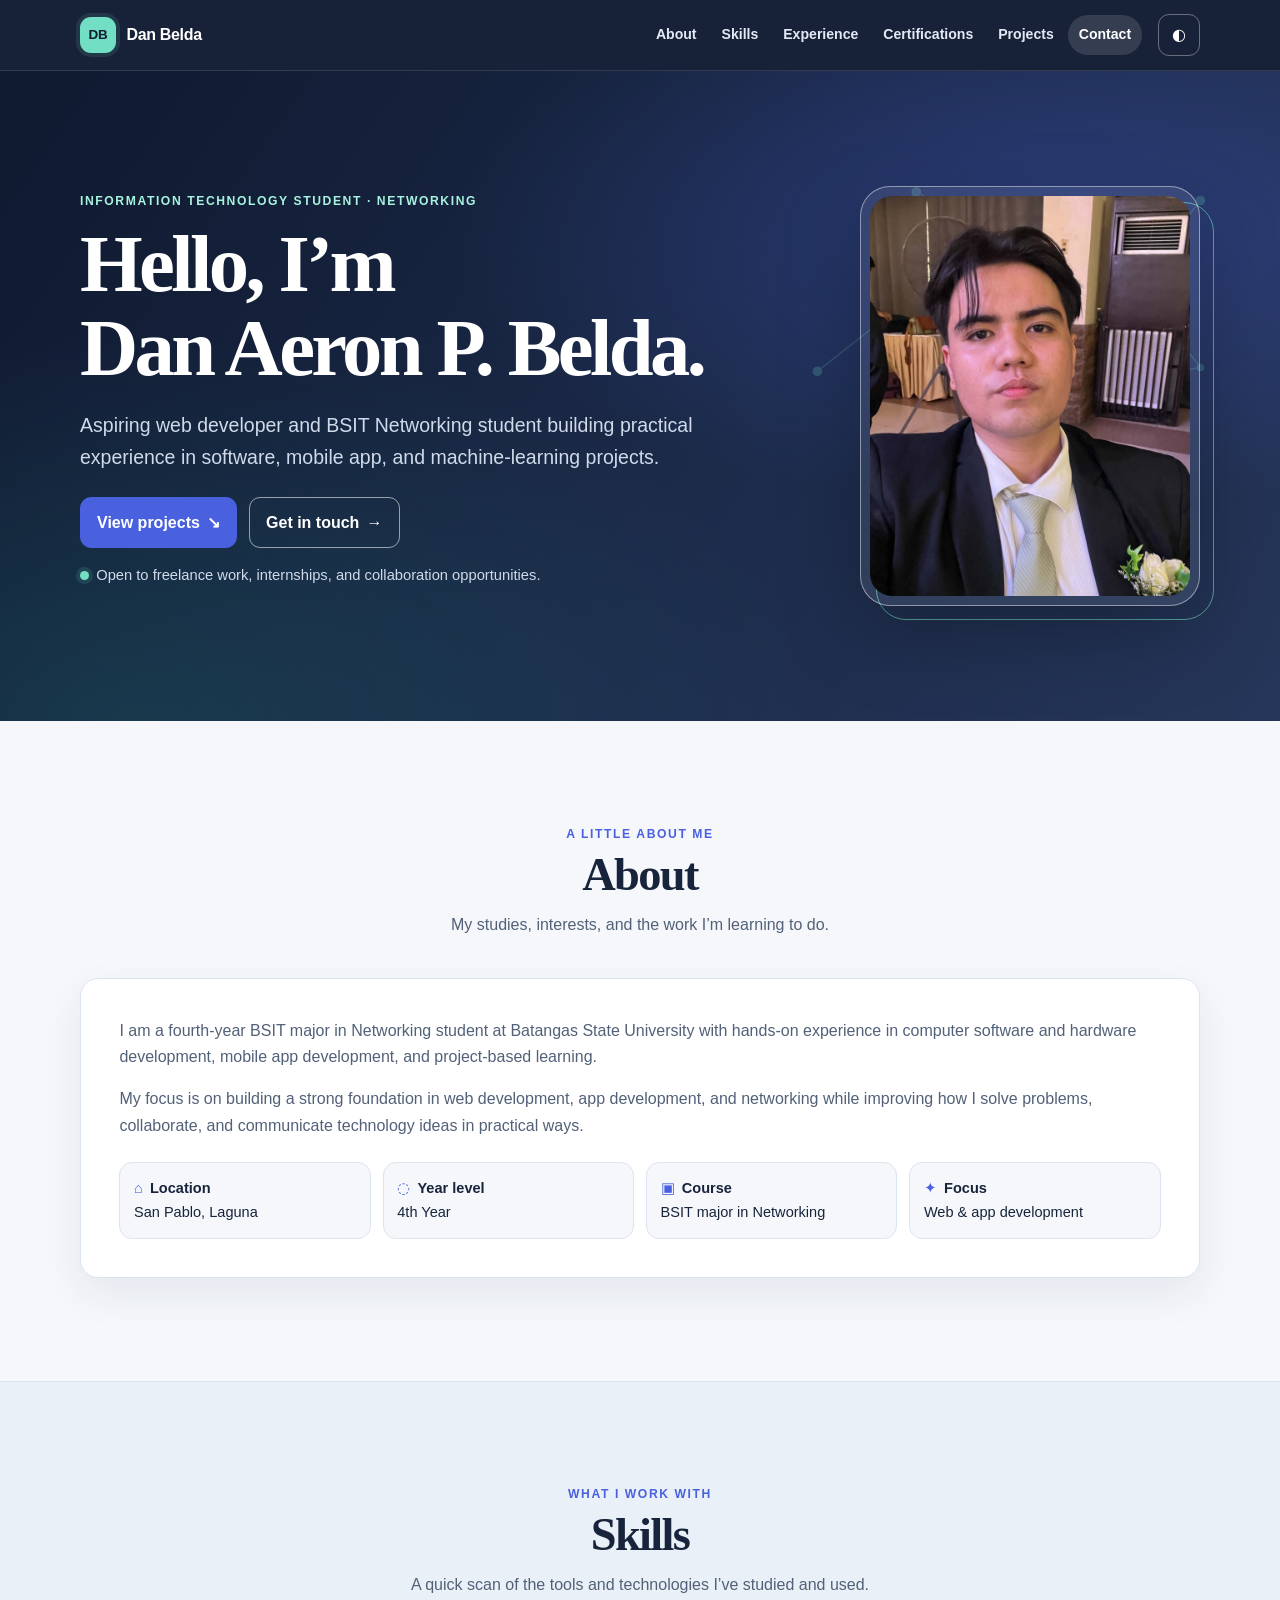
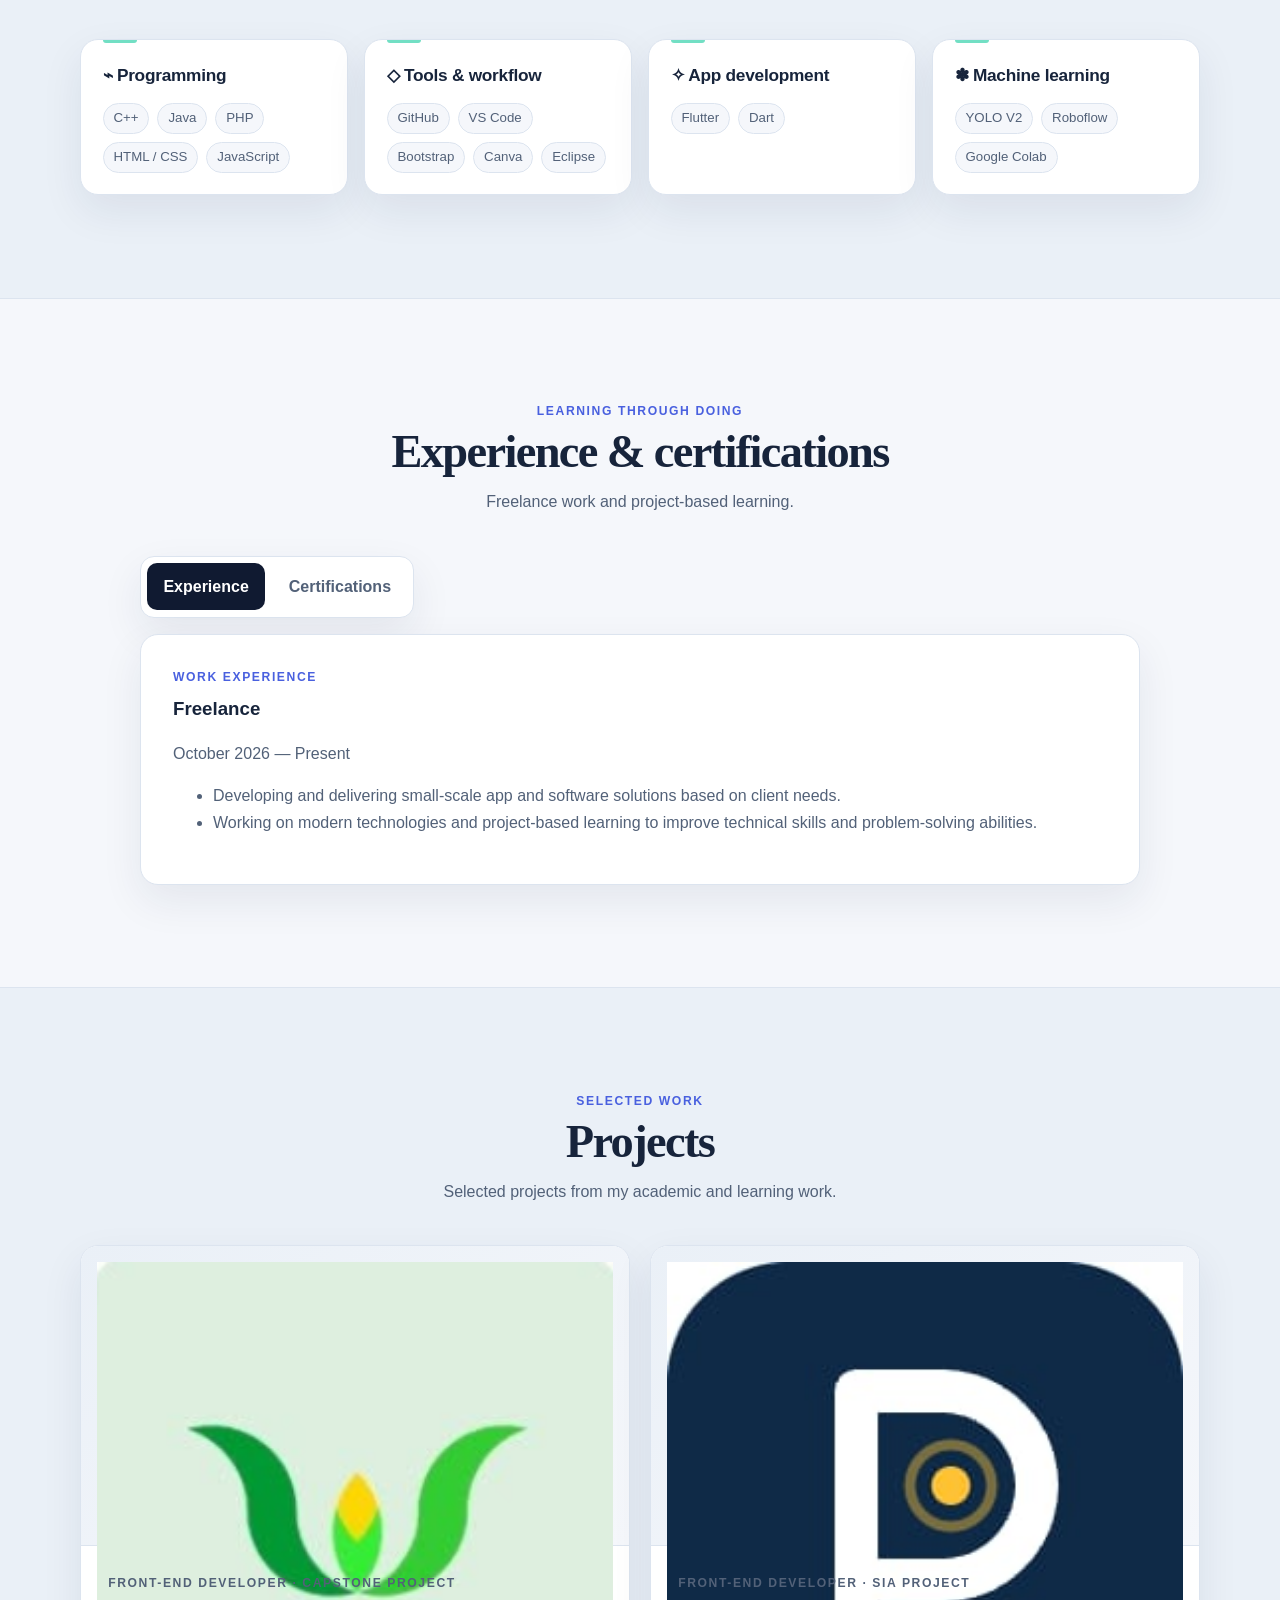
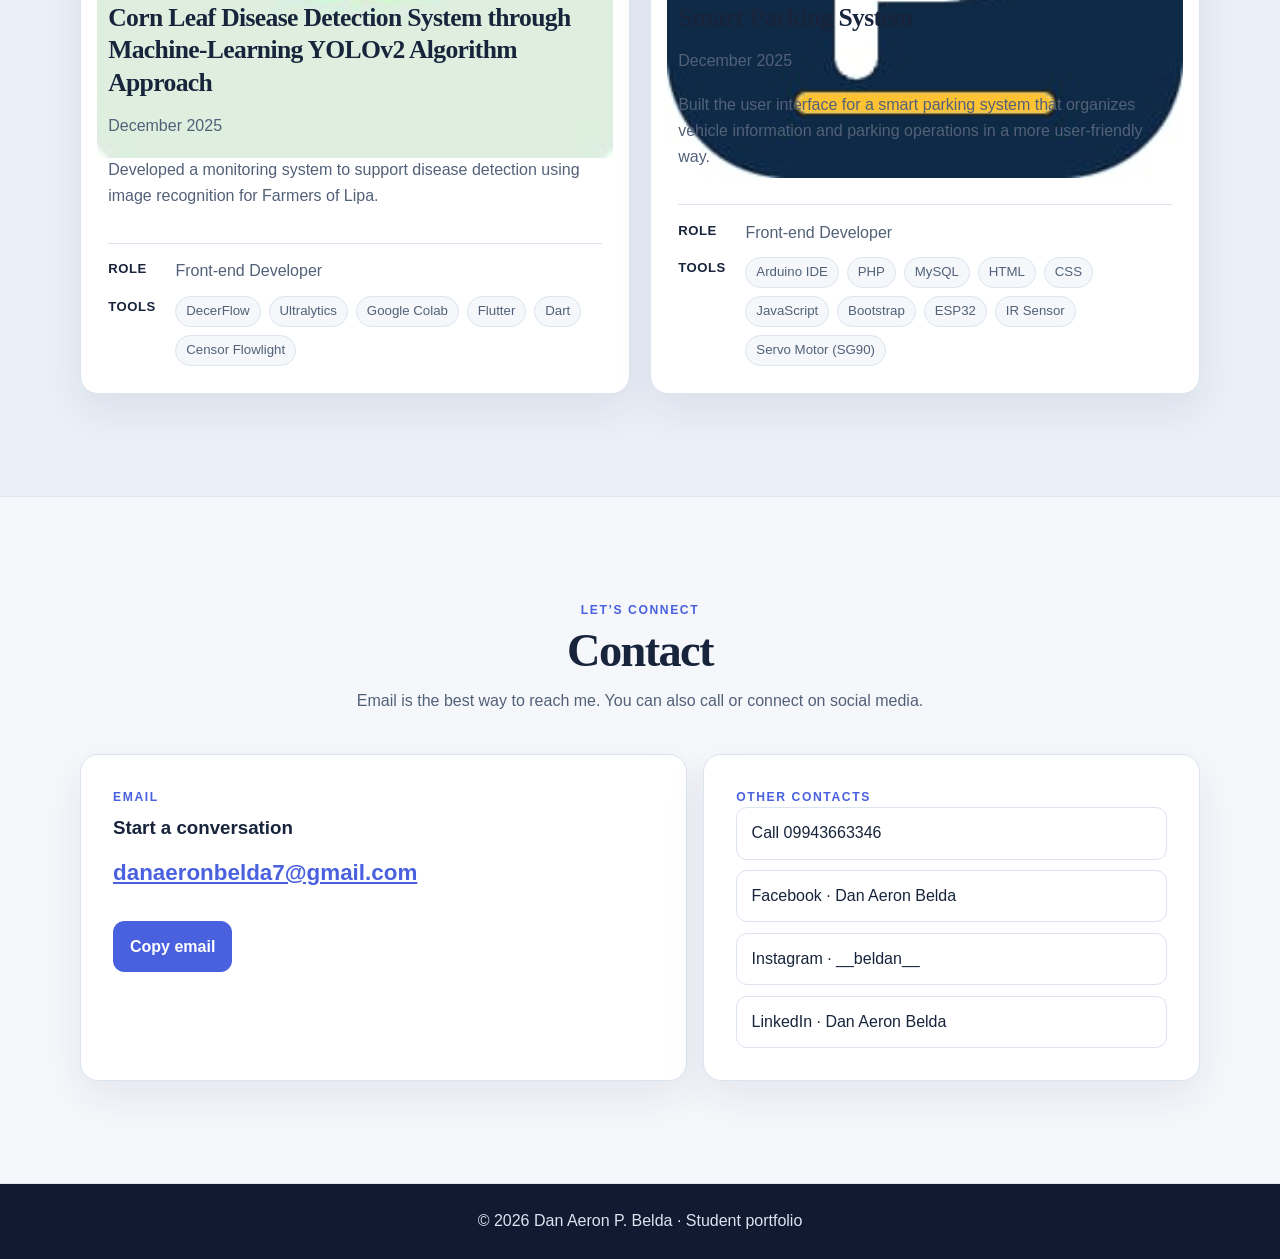
==== commit e0ce1faa: "Polish portfolio visuals with original networking motif" ====
--- a/index.html
+++ b/index.html
@@ -15,19 +15,19 @@
   <link rel="icon" href="data:image/svg+xml,%3Csvg xmlns='http://www.w3.org/2000/svg' viewBox='0 0 64 64'%3E%3Crect width='64' height='64' rx='16' fill='%23101a31'/%3E%3Ctext x='32' y='42' text-anchor='middle' font-family='Arial,sans-serif' font-size='27' font-weight='700' fill='%2372dfc4'%3EDB%3C/text%3E%3C/svg%3E">
   <title>Dan Aeron P. Belda | Web Development &amp; Networking Portfolio</title>
   <style>
-    :root{color-scheme:light;--bg:#f5f7fb;--surface:#fff;--surface-alt:#eaf0f7;--ink:#17243b;--muted:#526178;--line:#dce4ef;--navy:#101a31;--accent:#4960df;--accent-hover:#3549bd;--mint:#72dfc4;--focus:#f5a623;--shadow:0 18px 48px rgba(24,39,75,.09);font-family:Inter,"Segoe UI","Helvetica Neue",Arial,sans-serif}
-    :root[data-theme="dark"]{color-scheme:dark;--bg:#0e1422;--surface:#151e30;--surface-alt:#1b2940;--ink:#edf2fb;--muted:#b0bfd4;--line:#2d3b52;--navy:#0b1120;--accent:#91a0ff;--accent-hover:#b4bdff;--mint:#72dfc4;--focus:#ffd166;--shadow:0 18px 48px rgba(0,0,0,.24)}
-    *{box-sizing:border-box}html{scroll-behavior:smooth;scroll-padding-top:88px}body{margin:0;background:var(--bg);color:var(--ink);font-size:16px;line-height:1.65}img{display:block;max-width:100%}a{color:inherit}button{font:inherit}button,a{-webkit-tap-highlight-color:transparent}:focus-visible{outline:3px solid var(--focus);outline-offset:3px}.container{width:min(1120px,calc(100% - 2.5rem));margin-inline:auto}.skip-link{position:fixed;z-index:1000;top:.75rem;left:.75rem;padding:.7rem 1rem;background:var(--surface);color:var(--ink);border:2px solid var(--accent);border-radius:.5rem;transform:translateY(-160%)}.skip-link:focus{transform:none}
-    .site-header{position:sticky;z-index:50;top:0;background:color-mix(in srgb,var(--navy) 96%,transparent);color:#fff;border-bottom:1px solid rgba(255,255,255,.12)}.nav-wrap{min-height:70px;display:flex;align-items:center;justify-content:space-between;gap:1rem}.brand{text-decoration:none;display:inline-flex;align-items:center;gap:.65rem;font-weight:750}.brand-mark{display:grid;place-items:center;width:34px;height:34px;border-radius:10px;background:var(--mint);color:var(--navy);font-size:.84rem;font-weight:850}.nav-panel{display:flex;align-items:center;gap:1rem}.nav-links{display:flex;align-items:center;gap:.2rem;margin:0;padding:0;list-style:none}.nav-links a{display:block;padding:.55rem .68rem;border-radius:999px;color:#e4eaf5;text-decoration:none;font-size:.88rem;font-weight:600}.nav-links a:hover,.nav-links a[aria-current="location"]{background:rgba(255,255,255,.13);color:#fff}.icon-button,.menu-button{border:1px solid rgba(255,255,255,.35);border-radius:10px;background:transparent;color:#fff;min-width:42px;min-height:42px;cursor:pointer}.menu-button{display:none}
-    .hero{color:#fff;background:radial-gradient(ellipse at 82% 25%,rgba(73,96,223,.36),transparent 38%),radial-gradient(ellipse at 10% 100%,rgba(37,190,166,.18),transparent 42%),linear-gradient(125deg,#101a31 5%,#1c2b4a 58%,#26365a 100%);padding:clamp(4rem,9vw,7.5rem) 0}.hero-grid{display:grid;grid-template-columns:minmax(0,1.3fr) minmax(240px,.7fr);gap:clamp(2rem,7vw,6rem);align-items:center}.eyebrow,.section-kicker,.project-role{margin:0;color:var(--accent);font-size:.78rem;font-weight:800;letter-spacing:.13em;text-transform:uppercase}.hero .eyebrow{color:#a7f3df}.hero h1{max-width:760px;margin:.7rem 0 1rem;font-size:clamp(2.5rem,6.2vw,5rem);line-height:1.06;letter-spacing:-.055em}.hero-intro{max-width:650px;color:#d0daea;font-size:clamp(1.05rem,2vw,1.22rem)}.hero-actions,.actions{display:flex;flex-wrap:wrap;gap:.75rem;margin-top:1.5rem}.button{display:inline-flex;justify-content:center;align-items:center;gap:.45rem;min-height:46px;padding:.7rem 1rem;border:1px solid var(--accent);border-radius:10px;background:var(--accent);color:#fff;text-decoration:none;font-weight:750;cursor:pointer}.button:hover{background:var(--accent-hover);border-color:var(--accent-hover)}.button.secondary{background:transparent;border-color:rgba(255,255,255,.5);color:#fff}.button.secondary:hover{background:rgba(255,255,255,.12)}.button.tertiary{background:transparent;color:var(--accent)}.button.tertiary:hover{background:var(--surface-alt)}.hero-note{color:#d0daea;font-size:.92rem}.status-dot{display:inline-block;width:9px;height:9px;margin-right:.45rem;border-radius:50%;background:var(--mint)}.portrait-wrap{max-width:340px;justify-self:end;padding:8px;border:1px solid rgba(255,255,255,.35);border-radius:28px;background:rgba(255,255,255,.08);box-shadow:0 28px 80px rgba(0,0,0,.25)}.portrait-wrap img{width:100%;height:auto;aspect-ratio:340/425;object-fit:cover;border-radius:21px}
-    .section{padding:clamp(4rem,8vw,6.5rem) 0;border-bottom:1px solid var(--line)}.section.alt{background:var(--surface-alt)}.section-heading{max-width:700px;margin:0 auto 2.3rem;text-align:center}.section-heading h2{margin:.25rem 0;font-size:clamp(2rem,4vw,2.8rem);line-height:1.15;letter-spacing:-.035em}.section-heading>p:last-child{margin:.65rem 0 0;color:var(--muted)}.panel,.skill-card,.experience-card,.cert-card,.project-card,.contact-card{background:var(--surface);border:1px solid var(--line);border-radius:18px;box-shadow:var(--shadow)}.panel{padding:clamp(1.25rem,4vw,2.4rem)}.about-copy p{color:var(--muted)}.info-grid{display:grid;grid-template-columns:repeat(4,minmax(0,1fr));gap:.75rem;margin-top:1.4rem}.info-chip{padding:.8rem;border:1px solid var(--line);border-radius:12px;background:var(--bg);font-size:.91rem}.info-symbol{margin-right:.45rem;color:var(--accent)}
-    .skill-grid{display:grid;grid-template-columns:repeat(4,minmax(0,1fr));gap:1rem}.skill-card{padding:1.25rem}.skill-card h3{margin:0 0 .8rem;font-size:1.08rem}.tag-list{display:flex;flex-wrap:wrap;gap:.5rem;margin:0;padding:0;list-style:none}.tag-list li,.tech-tag{padding:.3rem .6rem;border:1px solid var(--line);border-radius:999px;background:var(--bg);color:var(--muted);font-size:.84rem}
-    .tabs-shell{max-width:1000px;margin:auto}.tablist{display:flex;gap:.5rem;margin-bottom:1rem;padding:.4rem;border:1px solid var(--line);border-radius:14px;background:var(--surface);width:max-content;max-width:100%}.tab-button{padding:.65rem 1rem;border:0;border-radius:10px;background:transparent;color:var(--muted);font-weight:750;cursor:pointer}.tab-button[aria-selected="true"]{background:var(--navy);color:#fff}.tab-panel[hidden]{display:none}.experience-card{padding:clamp(1.25rem,3vw,2rem)}.experience-card h3{margin:.45rem 0}.meta,.cert-meta dd,.experience-card li{color:var(--muted)}.cert-grid{display:grid;grid-template-columns:repeat(2,minmax(0,1fr));gap:1rem}.cert-card{display:grid;grid-template-columns:minmax(0,1fr) minmax(120px,220px);gap:1.2rem;padding:1.25rem;align-items:center}.cert-card h3{margin:.65rem 0;font-size:1.1rem;line-height:1.35}.cert-badge{display:inline-block;color:var(--accent);font-size:.8rem;font-weight:750}.cert-meta{display:grid;gap:.35rem;margin:.75rem 0}.cert-meta div{display:grid;grid-template-columns:4.2rem 1fr;gap:.5rem}.cert-meta dt{font-weight:750}.cert-meta dd{margin:0;overflow-wrap:anywhere}.cert-description{color:var(--muted);font-size:.92rem}.cert-media{padding:.5rem;border:1px solid var(--line);border-radius:12px;background:var(--bg)}.cert-media img{width:100%;height:auto;max-height:180px;object-fit:contain}.image-fallback{display:none;min-height:100px;place-items:center;padding:1rem;color:var(--muted);text-align:center;font-size:.9rem}.image-frame.image-failed img,.cert-media.image-failed img{display:none}.image-frame.image-failed .image-fallback,.cert-media.image-failed .image-fallback{display:grid}
-    .project-list{display:grid;grid-template-columns:repeat(2,minmax(0,1fr));gap:1.25rem;align-items:stretch}.project-card{overflow:hidden;display:flex;flex-direction:column;min-width:0}.project-visual{display:grid;place-items:center;min-height:220px;padding:1rem;background:var(--surface-alt);border-bottom:1px solid var(--line)}.project-visual img{width:100%;height:auto;max-height:320px;object-fit:contain}.project-content{padding:clamp(1.2rem,3vw,2rem);display:flex;flex:1;flex-direction:column}.project-content h3{margin:.5rem 0;font-size:clamp(1.25rem,2.5vw,1.8rem);line-height:1.3}.project-content>p{color:var(--muted)}.project-slots{display:grid;gap:.7rem;margin:1.1rem 0}.project-slots div{display:grid;grid-template-columns:4rem 1fr;gap:.5rem}.project-slots dt{font-weight:750}.project-slots dd{margin:0;color:var(--muted)}
-    .contact-grid{display:grid;grid-template-columns:1.1fr .9fr;gap:1rem}.contact-card{padding:clamp(1.25rem,3vw,2rem)}.contact-card h3{margin:.35rem 0}.email-link{display:inline-block;margin:.35rem 0;color:var(--accent);font-size:clamp(1.05rem,2.5vw,1.4rem);font-weight:800;overflow-wrap:anywhere}.contact-links{display:grid;gap:.65rem}.contact-link{padding:.7rem .85rem;border:1px solid var(--line);border-radius:10px;text-decoration:none}.contact-link:hover{border-color:var(--accent);background:var(--bg)}.copy-status{min-height:1.5em;color:var(--muted)}footer{padding:1.5rem 0;background:var(--navy);color:#dce4f2;text-align:center}footer p{margin:0}
+    :root{color-scheme:light;--bg:#f5f7fb;--surface:#fff;--surface-alt:#eaf0f7;--ink:#17243b;--muted:#526178;--line:#dce4ef;--navy:#101a31;--accent:#4960df;--accent-hover:#3549bd;--mint:#72dfc4;--focus:#f5a623;--shadow:0 16px 42px rgba(24,39,75,.08);--shadow-hover:0 22px 50px rgba(24,39,75,.14);font-family:Inter,"Segoe UI","Helvetica Neue",Arial,sans-serif}
+    :root[data-theme="dark"]{color-scheme:dark;--bg:#0e1422;--surface:#151e30;--surface-alt:#1b2940;--ink:#edf2fb;--muted:#b0bfd4;--line:#2d3b52;--navy:#0b1120;--accent:#91a0ff;--accent-hover:#b4bdff;--mint:#72dfc4;--focus:#ffd166;--shadow:0 16px 42px rgba(0,0,0,.22);--shadow-hover:0 22px 50px rgba(0,0,0,.34)}
+    *{box-sizing:border-box}html{scroll-behavior:smooth;scroll-padding-top:88px}body{margin:0;background:var(--bg);color:var(--ink);font-size:16px;line-height:1.65}img{display:block;max-width:100%}a{color:inherit}button{font:inherit}button,a{-webkit-tap-highlight-color:transparent}::selection{background:var(--mint);color:var(--navy)}:focus-visible{outline:3px solid var(--focus);outline-offset:3px}.container{width:min(1120px,calc(100% - 2.5rem));margin-inline:auto}.skip-link{position:fixed;z-index:1000;top:.75rem;left:.75rem;padding:.7rem 1rem;background:var(--surface);color:var(--ink);border:2px solid var(--accent);border-radius:.5rem;transform:translateY(-160%)}.skip-link:focus{transform:none}
+    .site-header{position:sticky;z-index:50;top:0;background:rgba(16,26,49,.97);color:#fff;border-bottom:1px solid rgba(255,255,255,.12)}.nav-wrap{min-height:70px;display:flex;align-items:center;justify-content:space-between;gap:1rem}.brand{text-decoration:none;display:inline-flex;align-items:center;gap:.65rem;font-weight:750;letter-spacing:-.02em}.brand-mark{display:grid;place-items:center;width:36px;height:36px;border-radius:11px;background:var(--mint);color:var(--navy);font-size:.84rem;font-weight:850;box-shadow:0 0 0 4px rgba(114,223,196,.12)}.nav-panel{display:flex;align-items:center;gap:1rem}.nav-links{display:flex;align-items:center;gap:.2rem;margin:0;padding:0;list-style:none}.nav-links a{display:block;padding:.55rem .68rem;border-radius:999px;color:#e4eaf5;text-decoration:none;font-size:.88rem;font-weight:600;transition:background .18s ease,color .18s ease}.nav-links a:hover,.nav-links a[aria-current="location"]{background:rgba(255,255,255,.13);color:#fff}.icon-button,.menu-button{border:1px solid rgba(255,255,255,.35);border-radius:11px;background:transparent;color:#fff;min-width:42px;min-height:42px;cursor:pointer;transition:background .18s ease,transform .18s ease}.icon-button:hover,.menu-button:hover{background:rgba(255,255,255,.12);transform:translateY(-1px)}.menu-button{display:none}
+    .hero{position:relative;isolation:isolate;overflow:hidden;color:#fff;background:radial-gradient(ellipse at 82% 25%,rgba(73,96,223,.3),transparent 40%),radial-gradient(ellipse at 10% 100%,rgba(37,190,166,.14),transparent 42%),linear-gradient(125deg,#101a31 5%,#1c2b4a 58%,#26365a 100%);padding:clamp(4rem,9vw,7.5rem) 0}.hero-grid{position:relative;z-index:1;display:grid;grid-template-columns:minmax(0,1.3fr) minmax(240px,.7fr);gap:clamp(2rem,7vw,6rem);align-items:center}.network-art{position:absolute;z-index:0;right:max(1%,calc((100vw - 1200px)/2));top:7%;width:clamp(240px,36vw,470px);height:auto;opacity:.22;pointer-events:none}.eyebrow,.section-kicker,.project-role{margin:0;color:var(--accent);font-size:.76rem;font-weight:800;letter-spacing:.13em;text-transform:uppercase}.hero .eyebrow{color:#a7f3df}.hero h1{max-width:760px;margin:.7rem 0 1rem;font-family:Georgia,"Times New Roman",serif;font-size:clamp(2.6rem,6.3vw,5.1rem);line-height:1.04;letter-spacing:-.045em}.hero-intro{max-width:650px;color:#d0daea;font-size:clamp(1.05rem,2vw,1.22rem)}.hero-actions,.actions{display:flex;flex-wrap:wrap;gap:.75rem;margin-top:1.5rem}.button{display:inline-flex;justify-content:center;align-items:center;gap:.45rem;min-height:46px;padding:.7rem 1rem;border:1px solid var(--accent);border-radius:11px;background:var(--accent);color:#fff;text-decoration:none;font-weight:750;cursor:pointer;transition:transform .18s ease,box-shadow .18s ease,background .18s ease}.button:hover{background:var(--accent-hover);border-color:var(--accent-hover);transform:translateY(-2px);box-shadow:0 8px 20px rgba(73,96,223,.2)}.button.secondary{background:transparent;border-color:rgba(255,255,255,.55);color:#fff}.button.secondary:hover{background:rgba(255,255,255,.12);box-shadow:none}.button.tertiary{background:transparent;color:var(--accent)}.button.tertiary:hover{background:var(--surface-alt);box-shadow:none}.hero-note{color:#d0daea;font-size:.92rem}.status-dot{display:inline-block;width:9px;height:9px;margin-right:.45rem;border-radius:50%;background:var(--mint);box-shadow:0 0 0 4px rgba(114,223,196,.13)}.portrait-wrap{position:relative;max-width:340px;justify-self:end;padding:9px;border:1px solid rgba(255,255,255,.45);border-radius:30px;background:rgba(255,255,255,.08);box-shadow:0 28px 80px rgba(0,0,0,.26)}.portrait-wrap:before{position:absolute;z-index:-1;inset:15px -15px -15px 15px;border:1px solid rgba(114,223,196,.65);border-radius:30px;content:""}.portrait-wrap img{width:100%;height:auto;aspect-ratio:340/425;object-fit:cover;border-radius:22px}
+    .section{position:relative;padding:clamp(4rem,8vw,6.5rem) 0;border-bottom:1px solid var(--line)}.section.alt{background:var(--surface-alt)}.section-heading{max-width:700px;margin:0 auto 2.5rem;text-align:center}.section-heading h2{margin:.3rem 0;font-family:Georgia,"Times New Roman",serif;font-size:clamp(2.05rem,4vw,2.9rem);line-height:1.14;letter-spacing:-.035em}.section-heading>p:last-child{margin:.65rem 0 0;color:var(--muted)}.panel,.skill-card,.experience-card,.cert-card,.project-card,.contact-card{background:var(--surface);border:1px solid var(--line);border-radius:18px;box-shadow:var(--shadow)}.panel{padding:clamp(1.25rem,4vw,2.4rem)}.about-copy p{color:var(--muted)}.about-copy p:first-child{margin-top:0}.info-grid{display:grid;grid-template-columns:repeat(4,minmax(0,1fr));gap:.75rem;margin-top:1.4rem}.info-chip{padding:.85rem;border:1px solid var(--line);border-radius:13px;background:var(--bg);font-size:.91rem;transition:border-color .18s ease,transform .18s ease}.info-chip:hover{transform:translateY(-2px);border-color:var(--accent)}.info-symbol{margin-right:.45rem;color:var(--accent)}
+    .skill-grid{display:grid;grid-template-columns:repeat(4,minmax(0,1fr));gap:1rem}.skill-card{position:relative;overflow:hidden;padding:1.35rem;transition:transform .2s ease,border-color .2s ease,box-shadow .2s ease}.skill-card:before{position:absolute;top:0;left:1.35rem;width:34px;height:3px;border-radius:0 0 4px 4px;background:var(--mint);content:""}.skill-card:hover,.cert-card:hover,.project-card:hover,.contact-card:hover{transform:translateY(-3px);border-color:color-mix(in srgb,var(--accent) 45%,var(--line));box-shadow:var(--shadow-hover)}.skill-card h3{margin:0 0 .85rem;font-size:1.08rem;letter-spacing:-.015em}.tag-list{display:flex;flex-wrap:wrap;gap:.5rem;margin:0;padding:0;list-style:none}.tag-list li,.tech-tag{padding:.32rem .62rem;border:1px solid var(--line);border-radius:999px;background:var(--bg);color:var(--muted);font-size:.83rem;line-height:1.4}
+    .tabs-shell{max-width:1000px;margin:auto}.tablist{display:flex;gap:.5rem;margin-bottom:1rem;padding:.4rem;border:1px solid var(--line);border-radius:14px;background:var(--surface);width:max-content;max-width:100%;box-shadow:var(--shadow)}.tab-button{padding:.65rem 1rem;border:0;border-radius:10px;background:transparent;color:var(--muted);font-weight:750;cursor:pointer;transition:background .18s ease,color .18s ease}.tab-button[aria-selected="true"]{background:var(--navy);color:#fff}.tab-panel[hidden]{display:none}.experience-card{padding:clamp(1.25rem,3vw,2rem)}.experience-card h3{margin:.45rem 0}.meta,.cert-meta dd,.experience-card li{color:var(--muted)}.cert-grid{display:grid;grid-template-columns:repeat(2,minmax(0,1fr));gap:1rem}.cert-card{display:grid;grid-template-columns:minmax(0,1fr) minmax(120px,220px);gap:1.2rem;padding:1.25rem;align-items:center;transition:transform .2s ease,border-color .2s ease,box-shadow .2s ease}.cert-card h3{margin:.65rem 0;font-size:1.1rem;line-height:1.35}.cert-badge{display:inline-block;color:var(--accent);font-size:.8rem;font-weight:750}.cert-meta{display:grid;gap:.35rem;margin:.75rem 0}.cert-meta div{display:grid;grid-template-columns:4.2rem 1fr;gap:.5rem}.cert-meta dt{font-weight:750}.cert-meta dd{margin:0;overflow-wrap:anywhere}.cert-description{color:var(--muted);font-size:.92rem}.cert-media{padding:.5rem;border:1px solid var(--line);border-radius:12px;background:var(--bg)}.cert-media img{width:100%;height:auto;max-height:180px;object-fit:contain}.image-fallback{display:none;min-height:100px;place-items:center;padding:1rem;color:var(--muted);text-align:center;font-size:.9rem}.image-frame.image-failed img,.cert-media.image-failed img{display:none}.image-frame.image-failed .image-fallback,.cert-media.image-failed .image-fallback{display:grid}
+    .project-list{display:grid;grid-template-columns:repeat(2,minmax(0,1fr));gap:1.25rem;align-items:stretch}.project-card{overflow:hidden;display:flex;flex-direction:column;min-width:0;transition:transform .2s ease,border-color .2s ease,box-shadow .2s ease}.project-visual{display:grid;place-items:center;height:clamp(220px,25vw,300px);padding:1rem;background:linear-gradient(145deg,var(--surface-alt),var(--bg));border-bottom:1px solid var(--line)}.project-visual img{width:100%;height:100%;object-fit:contain}.project-content{padding:clamp(1.2rem,3vw,1.7rem);display:flex;flex:1;flex-direction:column}.project-content h3{margin:.5rem 0;font-family:Georgia,"Times New Roman",serif;font-size:clamp(1.3rem,2vw,1.65rem);line-height:1.27;letter-spacing:-.025em}.project-content>p{color:var(--muted)}.project-content .meta-line{margin:.4rem 0}.project-content>p:not(.project-role):not(.meta-line){margin-top:.65rem}.project-slots{display:grid;gap:.7rem;margin:1.1rem 0 0;padding-top:.9rem;border-top:1px solid var(--line)}.project-slots div{display:grid;grid-template-columns:3.7rem 1fr;gap:.5rem;align-items:start}.project-slots dt{font-size:.82rem;font-weight:800;letter-spacing:.04em;text-transform:uppercase}.project-slots dd{margin:0;color:var(--muted)}.project-slots dd.tag-list{display:flex}
+    .contact-grid{display:grid;grid-template-columns:1.1fr .9fr;gap:1rem}.contact-card{padding:clamp(1.25rem,3vw,2rem);transition:transform .2s ease,border-color .2s ease,box-shadow .2s ease}.contact-card h3{margin:.35rem 0}.email-link{display:inline-block;margin:.35rem 0;color:var(--accent);font-size:clamp(1.05rem,2.5vw,1.4rem);font-weight:800;overflow-wrap:anywhere}.contact-links{display:grid;gap:.65rem}.contact-link{padding:.75rem .9rem;border:1px solid var(--line);border-radius:11px;text-decoration:none;transition:border-color .18s ease,background .18s ease,transform .18s ease}.contact-link:hover{border-color:var(--accent);background:var(--bg);transform:translateX(2px)}.copy-status{min-height:1.5em;color:var(--muted)}footer{padding:1.5rem 0;background:var(--navy);color:#dce4f2;text-align:center}footer p{margin:0}
     .lightbox[hidden]{display:none}.lightbox{position:fixed;z-index:200;inset:0;display:grid;place-items:center;padding:1rem;background:rgba(5,10,20,.88)}.lightbox-panel{width:min(100%,1000px);max-height:94vh;overflow:auto;background:var(--surface);color:var(--ink);border:1px solid var(--line);border-radius:16px;box-shadow:0 30px 90px rgba(0,0,0,.4)}.lightbox-header{display:flex;align-items:center;justify-content:space-between;gap:1rem;padding:.85rem 1rem;border-bottom:1px solid var(--line)}.lightbox-title{margin:0;font-size:1.05rem}.lightbox-close,.gallery-nav{min-width:42px;min-height:42px;border:1px solid var(--line);border-radius:10px;background:var(--surface);color:var(--ink);cursor:pointer}.lightbox-body{padding:1rem}.lightbox-body img{width:100%;height:min(68vh,720px);object-fit:contain}.lightbox-caption{margin:.75rem 0 0;color:var(--muted);text-align:center}.gallery-controls{display:flex;justify-content:center;gap:.7rem;padding:0 1rem 1rem}.gallery-controls[hidden]{display:none}
     @media(max-width:850px){.menu-button{display:block}.nav-wrap{position:relative}.nav-panel{display:none;position:absolute;top:calc(100% + 1px);left:0;right:0;align-items:stretch;padding:1rem;background:var(--navy);border:1px solid rgba(255,255,255,.15);border-radius:0 0 14px 14px}.nav-panel[data-open="true"]{display:flex;flex-direction:column}.nav-links{align-items:stretch;flex-direction:column}.nav-links a{padding:.7rem}.nav-actions{display:flex}.hero-grid{grid-template-columns:minmax(0,1fr) minmax(190px,.65fr);gap:2rem}.skill-grid{grid-template-columns:repeat(2,minmax(0,1fr))}.cert-grid{grid-template-columns:1fr}}
-    @media(max-width:600px){.container{width:min(100% - 1.5rem,1120px)}.hero-grid{grid-template-columns:1fr}.portrait-wrap{justify-self:start;width:min(78%,300px);grid-row:1}.hero{padding:3.5rem 0}.hero h1{font-size:clamp(2.5rem,12vw,4rem)}.info-grid{grid-template-columns:repeat(2,minmax(0,1fr))}.project-list{grid-template-columns:1fr}.project-visual{min-height:200px}.project-visual img{max-height:300px}.cert-card{grid-template-columns:1fr}.cert-media{max-width:300px}.contact-grid{grid-template-columns:1fr}.tablist{width:100%}.tab-button{flex:1;padding-inline:.5rem}}
+    @media(max-width:600px){.container{width:min(100% - 1.5rem,1120px)}.hero-grid{grid-template-columns:1fr}.network-art{top:3%;right:-18%;width:82%;opacity:.14}.portrait-wrap{justify-self:start;width:min(78%,300px);grid-row:1}.portrait-wrap:before{inset:12px -10px -10px 12px}.hero{padding:3.5rem 0}.hero h1{font-size:clamp(2.5rem,12vw,4rem)}.info-grid{grid-template-columns:repeat(2,minmax(0,1fr))}.project-list{grid-template-columns:1fr}.project-visual{height:clamp(210px,65vw,300px)}.cert-card{grid-template-columns:1fr}.cert-media{max-width:300px}.contact-grid{grid-template-columns:1fr}.tablist{width:100%}.tab-button{flex:1;padding-inline:.5rem}}
     @media(max-width:350px){.container{width:calc(100% - 1.25rem)}.hero-actions .button{width:100%}.info-grid{grid-template-columns:1fr}.project-slots div{grid-template-columns:3.5rem 1fr}}
     @media(prefers-reduced-motion:reduce){*,*::before,*::after{scroll-behavior:auto!important;animation-duration:.01ms!important;animation-iteration-count:1!important;transition-duration:.01ms!important}}
   </style>
@@ -42,17 +42,18 @@
     </ul></nav><div class="nav-actions"><button class="icon-button" id="theme-toggle" type="button" aria-label="Switch to dark mode" aria-pressed="false" title="Toggle color theme"><span aria-hidden="true">◐</span></button></div></div>
   </div></header>
   <main id="main">
-    <section class="hero" id="top" aria-labelledby="hero-title"><div class="container hero-grid">
-      <div class="hero-copy"><p class="eyebrow">Information Technology Student · Networking</p><h1 id="hero-title">Hello, I’m<br>Dan Aeron P. Belda.</h1><p class="hero-intro">Aspiring web developer and BSIT Networking student building practical experience in software, mobile app, and machine-learning projects.</p>
+    <section class="hero" id="top" aria-labelledby="hero-title">
+      <svg class="network-art" viewBox="0 0 480 360" fill="none" aria-hidden="true" focusable="false"><g stroke="#72dfc4" stroke-width="1.5"><path d="M40 265 126 197l80 37 74-105 91 45 68-87M126 197l17-119 89 47 48 4M206 234l27 93 86-47 52-113M143 78l89 47-26 109M280 129l-48-4 51 109 88-65M371 174l68 87-120 19-86 47" stroke-opacity=".8"/></g><g fill="#72dfc4"><circle cx="40" cy="265" r="5"/><circle cx="126" cy="197" r="7"/><circle cx="206" cy="234" r="5"/><circle cx="280" cy="129" r="7"/><circle cx="371" cy="174" r="6"/><circle cx="439" cy="87" r="5"/><circle cx="143" cy="78" r="5"/><circle cx="232" cy="125" r="4"/><circle cx="233" cy="327" r="5"/><circle cx="319" cy="280" r="6"/><circle cx="439" cy="261" r="4"/></g><g fill="#91a0ff"><circle cx="206" cy="234" r="2"/><circle cx="371" cy="174" r="2"/><circle cx="143" cy="78" r="2"/></g></svg>
+      <div class="container hero-grid"><div class="hero-copy"><p class="eyebrow">Information Technology Student · Networking</p><h1 id="hero-title">Hello, I’m<br>Dan Aeron P. Belda.</h1><p class="hero-intro">Aspiring web developer and BSIT Networking student building practical experience in software, mobile app, and machine-learning projects.</p>
         <div class="hero-actions"><a class="button" href="#projects">View projects <span aria-hidden="true">↘</span></a><a class="button secondary" href="#contact">Get in touch <span aria-hidden="true">→</span></a></div><p class="hero-note"><span class="status-dot" aria-hidden="true"></span>Open to freelance work, internships, and collaboration opportunities.</p>
-      </div><div class="portrait-wrap"><img src="Profile pic.jpg" alt="Portrait of Dan Aeron P. Belda" width="340" height="425" fetchpriority="high"></div>
-    </div></section>
+      </div><div class="portrait-wrap"><img src="Profile pic.jpg" alt="Portrait of Dan Aeron P. Belda" width="340" height="425" fetchpriority="high"></div></div>
+    </section>
     <section class="section" id="about" aria-labelledby="about-title"><div class="container"><div class="section-heading"><p class="section-kicker">A little about me</p><h2 id="about-title">About</h2><p>My studies, interests, and the work I’m learning to do.</p></div>
       <div class="panel about-copy"><p>I am a fourth-year BSIT major in Networking student at Batangas State University with hands-on experience in computer software and hardware development, mobile app development, and project-based learning.</p><p>My focus is on building a strong foundation in web development, app development, and networking while improving how I solve problems, collaborate, and communicate technology ideas in practical ways.</p>
         <div class="info-grid" aria-label="Personal and education details"><div class="info-chip"><span class="info-symbol" aria-hidden="true">⌂</span><strong>Location</strong><br>San Pablo, Laguna</div><div class="info-chip"><span class="info-symbol" aria-hidden="true">◌</span><strong>Year level</strong><br>4th Year</div><div class="info-chip"><span class="info-symbol" aria-hidden="true">▣</span><strong>Course</strong><br>BSIT major in Networking</div><div class="info-chip"><span class="info-symbol" aria-hidden="true">✦</span><strong>Focus</strong><br>Web &amp; app development</div></div>
       </div></div></section>
     <section class="section alt" id="skills" aria-labelledby="skills-title"><div class="container"><div class="section-heading"><p class="section-kicker">What I work with</p><h2 id="skills-title">Skills</h2><p>A quick scan of the tools and technologies I’ve studied and used.</p></div>
-      <div class="skill-grid"><article class="skill-card"><h3>⌁ Programming</h3><ul class="tag-list"><li>C++</li><li>Java</li><li>PHP</li><li>HTML / CSS</li><li>JavaScript</li></ul></article><article class="skill-card"><h3>◇ Tools &amp; workflow</h3><ul class="tag-list"><li>GitHub</li><li>VS Code</li><li>Bootstrap</li><li>Canva</li><li>Eclipse</li></ul></article><article class="skill-card"><h3>✧ App development</h3><ul class="tag-list"><li>Flutter</li><li>Dart</li></ul></article><article class="skill-card"><h3>✽ Machine learning</h3><ul class="tag-list"><li>YOLO V2</li><li>Roboflow</li><li>Google Colab</li></ul></article></div>
+      <div class="skill-grid"><article class="skill-card"><h3><span aria-hidden="true">⌁</span> Programming</h3><ul class="tag-list"><li>C++</li><li>Java</li><li>PHP</li><li>HTML / CSS</li><li>JavaScript</li></ul></article><article class="skill-card"><h3><span aria-hidden="true">◇</span> Tools &amp; workflow</h3><ul class="tag-list"><li>GitHub</li><li>VS Code</li><li>Bootstrap</li><li>Canva</li><li>Eclipse</li></ul></article><article class="skill-card"><h3><span aria-hidden="true">✧</span> App development</h3><ul class="tag-list"><li>Flutter</li><li>Dart</li></ul></article><article class="skill-card"><h3><span aria-hidden="true">✽</span> Machine learning</h3><ul class="tag-list"><li>YOLO V2</li><li>Roboflow</li><li>Google Colab</li></ul></article></div>
     </div></section>
     <section class="section" id="experience" aria-labelledby="experience-title"><div class="container"><div class="section-heading"><p class="section-kicker">Learning through doing</p><h2 id="experience-title">Experience &amp; certifications</h2><p>Freelance work and project-based learning.</p></div>
       <div class="tabs-shell"><div class="tablist" role="tablist" aria-label="Experience and certifications"><button class="tab-button" id="experience-tab" type="button" role="tab" aria-selected="true" aria-controls="panel-experience" tabindex="0">Experience</button><button class="tab-button" id="certifications" type="button" role="tab" aria-selected="false" aria-controls="panel-certifications" tabindex="-1">Certifications</button></div>
@@ -78,8 +79,23 @@
     </div></section>
   </main>
   <footer><div class="container"><p>© <span id="year"></span> Dan Aeron P. Belda · Student portfolio</p></div></footer>
-  <div class="lightbox" id="lightbox" hidden aria-hidden="true"><div class="lightbox-panel" role="dialog" aria-modal="true" aria-labelledby="lightbox-title" aria-describedby="lightbox-caption" tabindex="-1"><div class="lightbox-header"><h2 class="lightbox-title" id="lightbox-title">Project image</h2><button class="lightbox-close" id="lightbox-close" type="button" aria-label="Close image gallery">×</button></div><div class="lightbox-body"><img id="lightbox-image" src="" alt=""><p class="lightbox-caption" id="lightbox-caption"></p></div><div class="gallery-controls" id="gallery-controls" hidden><button class="gallery-nav" id="gallery-prev" type="button" aria-label="Previous image">← Previous</button><button class="gallery-nav" id="gallery-next" type="button" aria-label="Next image">Next →</button></div></div></div>
+  <div class="lightbox" id="lightbox" hidden aria-hidden="true"><div class="lightbox-panel" role="dialog" aria-modal="true" aria-labelledby="lightbox-title" aria-describedby="lightbox-caption" tabindex="-1"><div class="lightbox-header"><h2 class="lightbox-title" id="lightbox-title">Certificate</h2><button class="lightbox-close" id="lightbox-close" type="button" aria-label="Close certificate view">×</button></div><div class="lightbox-body"><img id="lightbox-image" src="" alt=""><p class="lightbox-caption" id="lightbox-caption"></p></div><div class="gallery-controls" id="gallery-controls" hidden><button class="gallery-nav" id="gallery-prev" type="button" aria-label="Previous image">← Previous</button><button class="gallery-nav" id="gallery-next" type="button" aria-label="Next image">Next →</button></div></div></div>
   <script>
-    (()=>{const body=document.body,root=document.documentElement,themeButton=document.getElementById('theme-toggle'),themeMeta=document.querySelector('meta[name="theme-color"]'),systemDark=window.matchMedia('(prefers-color-scheme: dark)');let savedTheme=null;try{savedTheme=localStorage.getItem('portfolio-theme')}catch{};if(savedTheme==='light'||savedTheme==='dark')root.dataset.theme=savedTheme;const darkNow=()=>root.dataset.theme?root.dataset.theme==='dark':systemDark.matches;function updateTheme(){const dark=darkNow();themeButton.setAttribute('aria-pressed',String(dark));themeButton.setAttribute('aria-label',dark?'Switch to light mode':'Switch to dark mode');if(themeMeta)themeMeta.content=dark?'#0e1422':'#101a31'}updateTheme();themeButton.addEventListener('click',()=>{root.dataset.theme=darkNow()?'light':'dark';try{localStorage.setItem('portfolio-theme',root.dataset.theme)}catch{}updateTheme()});systemDark.addEventListener?.('change',()=>{if(!root.dataset.theme)updateTheme()});const menuButton=document.getElementById('menu-toggle'),navPanel=document.getElementById('nav-panel');function closeMenu(){navPanel.dataset.open='false';menuButton.setAttribute('aria-expanded','false');menuButton.setAttribute('aria-label','Open navigation menu')}menuButton.addEventListener('click',()=>{const open=navPanel.dataset.open!=='true';navPanel.dataset.open=String(open);menuButton.setAttribute('aria-expanded',String(open));menuButton.setAttribute('aria-label',open?'Close navigation menu':'Open navigation menu')});document.querySelectorAll('.nav-links a').forEach(a=>a.addEventListener('click',()=>{closeMenu();const target=a.getAttribute('href');if(target==='#experience'||target==='#certifications')selectTab(target.slice(1),false)}));const navLinks=[...document.querySelectorAll('.nav-links a')],observed=navLinks.map(a=>document.querySelector(a.getAttribute('href'))).filter(el=>el&&el.tagName==='SECTION');if('IntersectionObserver'in window){const observer=new IntersectionObserver(entries=>entries.forEach(entry=>{if(entry.isIntersecting&&location.hash!=='#certifications')navLinks.forEach(a=>{const active=a.getAttribute('href')===`#${entry.target.id}`;if(active)a.setAttribute('aria-current','location');else if(a.getAttribute('href')!=='#certifications')a.removeAttribute('aria-current')})}),{rootMargin:'-35% 0px -55% 0px'});observed.forEach(s=>observer.observe(s))}const tabButtons=[...document.querySelectorAll('[role="tab"]')],tabPanels=[...document.querySelectorAll('[role="tabpanel"]')];function selectTab(id,writeHash=true){const isCert=id==='certifications';tabButtons.forEach(b=>{const active=(b.id==='certifications')===isCert;b.setAttribute('aria-selected',String(active));b.tabIndex=active?0:-1});tabPanels.forEach(p=>p.hidden=p.id===(isCert?'panel-experience':'panel-certifications'));if(writeHash){const hash=isCert?'#certifications':'#experience';history.replaceState(null,'',`${location.pathname}${location.search}${hash}`)}navLinks.forEach(a=>{if(a.getAttribute('href')==='#experience'||a.getAttribute('href')==='#certifications'){if(a.getAttribute('href')===(isCert?'#certifications':'#experience'))a.setAttribute('aria-current','location');else a.removeAttribute('aria-current')}})}tabButtons.forEach(b=>{b.addEventListener('click',()=>selectTab(b.id==='certifications'?'certifications':'experience'));b.addEventListener('keydown',e=>{let i=tabButtons.indexOf(b),n=i;if(e.key==='ArrowRight'||e.key==='ArrowDown')n=(i+1)%tabButtons.length;if(e.key==='ArrowLeft'||e.key==='ArrowUp')n=(i-1+tabButtons.length)%tabButtons.length;if(e.key==='Home')n=0;if(e.key==='End')n=tabButtons.length-1;if(n!==i){e.preventDefault();tabButtons[n].focus();selectTab(tabButtons[n].id==='certifications'?'certifications':'experience')}})});function syncTabHash(){if(location.hash==='#certifications')selectTab('certifications',false);else if(location.hash==='#experience')selectTab('experience',false)}syncTabHash();window.addEventListener('hashchange',syncTabHash);document.querySelectorAll('.image-frame img,.cert-media img').forEach(img=>img.addEventListener('error',()=>img.parentElement.classList.add('image-failed'),{once:true}));const lightbox=document.getElementById('lightbox'),dialog=lightbox.querySelector('[role="dialog"]'),lbImage=document.getElementById('lightbox-image'),lbTitle=document.getElementById('lightbox-title'),lbCaption=document.getElementById('lightbox-caption'),closeButton=document.getElementById('lightbox-close'),controls=document.getElementById('gallery-controls');let activeItems=[],imageIndex=0,returnFocus=null,touchX=null;function renderImage(){const item=activeItems[imageIndex];lbImage.src=item.src;lbImage.alt=item.alt;lbTitle.textContent=item.project||'Certificate';lbCaption.textContent=item.caption;controls.hidden=activeItems.length<2}function openGallery(items,trigger){activeItems=items;if(!activeItems.length)return;imageIndex=0;returnFocus=trigger;renderImage();lightbox.hidden=false;lightbox.setAttribute('aria-hidden','false');body.style.overflow='hidden';closeButton.focus()}function closeGallery(){lightbox.hidden=true;lightbox.setAttribute('aria-hidden','true');lbImage.removeAttribute('src');body.style.overflow='';if(returnFocus)returnFocus.focus()}function moveImage(direction){if(activeItems.length<2)return;imageIndex=(imageIndex+direction+activeItems.length)%activeItems.length;renderImage()}document.querySelectorAll('.cert-lightbox-trigger').forEach(b=>b.addEventListener('click',()=>openGallery([{src:b.dataset.image,alt:b.dataset.title,caption:b.dataset.title,project:b.dataset.title}],b)));document.getElementById('gallery-prev').addEventListener('click',()=>moveImage(-1));document.getElementById('gallery-next').addEventListener('click',()=>moveImage(1));closeButton.addEventListener('click',closeGallery);lightbox.addEventListener('click',e=>{if(e.target===lightbox)closeGallery()});document.addEventListener('keydown',e=>{if(e.key==='Escape'){if(!lightbox.hidden)closeGallery();closeMenu()}if(lightbox.hidden)return;if(e.key==='ArrowLeft')moveImage(-1);if(e.key==='ArrowRight')moveImage(1);if(e.key==='Tab'){const focusables=[...dialog.querySelectorAll('button:not([disabled])')].filter(el=>el.offsetParent!==null);const first=focusables[0],last=focusables[focusables.length-1];if(e.shiftKey&&document.activeElement===first){e.preventDefault();last.focus()}else if(!e.shiftKey&&document.activeElement===last){e.preventDefault();first.focus()}}});lightbox.addEventListener('touchstart',e=>{touchX=e.changedTouches[0].clientX},{passive:true});lightbox.addEventListener('touchend',e=>{if(touchX===null)return;const delta=e.changedTouches[0].clientX-touchX;if(Math.abs(delta)>50)moveImage(delta<0?1:-1);touchX=null},{passive:true});document.getElementById('year').textContent=String(new Date().getFullYear());document.getElementById('copy-email').addEventListener('click',async()=>{const status=document.getElementById('copy-status');try{await navigator.clipboard.writeText('danaeronbelda7@gmail.com');status.textContent='Email copied to clipboard.'}catch{status.textContent='Copy unavailable here. Select the email address above to copy it.'}});})();</script>
+    (()=>{
+      const body=document.body,root=document.documentElement,themeButton=document.getElementById('theme-toggle'),themeMeta=document.querySelector('meta[name="theme-color"]'),systemDark=window.matchMedia('(prefers-color-scheme: dark)');let savedTheme=null;try{savedTheme=localStorage.getItem('portfolio-theme')}catch{}if(savedTheme==='light'||savedTheme==='dark')root.dataset.theme=savedTheme;
+      const darkNow=()=>root.dataset.theme?root.dataset.theme==='dark':systemDark.matches;function updateTheme(){const dark=darkNow();themeButton.setAttribute('aria-pressed',String(dark));themeButton.setAttribute('aria-label',dark?'Switch to light mode':'Switch to dark mode');if(themeMeta)themeMeta.content=dark?'#0e1422':'#101a31'}updateTheme();themeButton.addEventListener('click',()=>{root.dataset.theme=darkNow()?'light':'dark';try{localStorage.setItem('portfolio-theme',root.dataset.theme)}catch{}updateTheme()});systemDark.addEventListener?.('change',()=>{if(!root.dataset.theme)updateTheme()});
+      const menuButton=document.getElementById('menu-toggle'),navPanel=document.getElementById('nav-panel');function closeMenu(){navPanel.dataset.open='false';menuButton.setAttribute('aria-expanded','false');menuButton.setAttribute('aria-label','Open navigation menu')}menuButton.addEventListener('click',()=>{const open=navPanel.dataset.open!=='true';navPanel.dataset.open=String(open);menuButton.setAttribute('aria-expanded',String(open));menuButton.setAttribute('aria-label',open?'Close navigation menu':'Open navigation menu')});
+      const navLinks=[...document.querySelectorAll('.nav-links a')];navLinks.forEach(link=>link.addEventListener('click',()=>{closeMenu();const target=link.getAttribute('href');if(target==='#experience'||target==='#certifications')selectTab(target.slice(1),false)}));
+      const sections=navLinks.map(link=>document.querySelector(link.getAttribute('href'))).filter(el=>el&&el.tagName==='SECTION');if('IntersectionObserver'in window){const observer=new IntersectionObserver(entries=>entries.forEach(entry=>{if(!entry.isIntersecting)return;navLinks.forEach(link=>{const target=link.getAttribute('href');const active=target===`#${entry.target.id}`;if(active)link.setAttribute('aria-current','location');else if(target!=='#certifications')link.removeAttribute('aria-current')})}),{rootMargin:'-35% 0px -55% 0px'});sections.forEach(section=>observer.observe(section))}
+      const tabButtons=[...document.querySelectorAll('[role="tab"]')],tabPanels=[...document.querySelectorAll('[role="tabpanel"]')];function selectTab(id,writeHash=true){const isCert=id==='certifications';tabButtons.forEach(button=>{const active=(button.id==='certifications')===isCert;button.setAttribute('aria-selected',String(active));button.tabIndex=active?0:-1});tabPanels.forEach(panel=>panel.hidden=panel.id===(isCert?'panel-experience':'panel-certifications'));if(writeHash){const hash=isCert?'#certifications':'#experience';history.replaceState(null,'',`${location.pathname}${location.search}${hash}`)}navLinks.forEach(link=>{if(link.getAttribute('href')==='#experience'||link.getAttribute('href')==='#certifications'){if(link.getAttribute('href')===(isCert?'#certifications':'#experience'))link.setAttribute('aria-current','location');else link.removeAttribute('aria-current')}})}
+      tabButtons.forEach(button=>{button.addEventListener('click',()=>selectTab(button.id==='certifications'?'certifications':'experience'));button.addEventListener('keydown',event=>{const i=tabButtons.indexOf(button);let next=i;if(event.key==='ArrowRight'||event.key==='ArrowDown')next=(i+1)%tabButtons.length;if(event.key==='ArrowLeft'||event.key==='ArrowUp')next=(i-1+tabButtons.length)%tabButtons.length;if(event.key==='Home')next=0;if(event.key==='End')next=tabButtons.length-1;if(next!==i){event.preventDefault();tabButtons[next].focus();selectTab(tabButtons[next].id==='certifications'?'certifications':'experience')}})});
+      function syncTabs(){if(location.hash==='#certifications')selectTab('certifications',false);else if(location.hash==='#experience')selectTab('experience',false)}syncTabs();window.addEventListener('hashchange',syncTabs);
+      document.querySelectorAll('.image-frame img,.cert-media img').forEach(image=>image.addEventListener('error',()=>image.parentElement.classList.add('image-failed'),{once:true}));
+      const lightbox=document.getElementById('lightbox'),dialog=lightbox.querySelector('[role="dialog"]'),lightboxImage=document.getElementById('lightbox-image'),lightboxTitle=document.getElementById('lightbox-title'),lightboxCaption=document.getElementById('lightbox-caption'),lightboxClose=document.getElementById('lightbox-close');let returnFocus=null;
+      function openCertificate(button){returnFocus=document.activeElement;lightboxImage.src=button.dataset.image;lightboxImage.alt=button.dataset.title;lightboxTitle.textContent=button.dataset.title;lightboxCaption.textContent=button.dataset.title;lightbox.hidden=false;lightbox.setAttribute('aria-hidden','false');body.style.overflow='hidden';lightboxClose.focus()}function closeLightbox(){lightbox.hidden=true;lightbox.setAttribute('aria-hidden','true');lightboxImage.removeAttribute('src');body.style.overflow='';if(returnFocus)returnFocus.focus()}
+      document.querySelectorAll('.cert-lightbox-trigger').forEach(button=>button.addEventListener('click',()=>openCertificate(button)));lightboxClose.addEventListener('click',closeLightbox);lightbox.addEventListener('click',event=>{if(event.target===lightbox)closeLightbox()});document.addEventListener('keydown',event=>{if(event.key==='Escape'){if(!lightbox.hidden)closeLightbox();closeMenu()}if(lightbox.hidden||event.key!=='Tab')return;const focusable=[...dialog.querySelectorAll('button:not([disabled])')];const first=focusable[0],last=focusable[focusable.length-1];if(event.shiftKey&&document.activeElement===first){event.preventDefault();last.focus()}else if(!event.shiftKey&&document.activeElement===last){event.preventDefault();first.focus()}});
+      document.getElementById('year').textContent=String(new Date().getFullYear());document.getElementById('copy-email').addEventListener('click',async()=>{const status=document.getElementById('copy-status');try{await navigator.clipboard.writeText('danaeronbelda7@gmail.com');status.textContent='Email copied to clipboard.'}catch{status.textContent='Copy unavailable here. Select the email address above to copy it.'}});
+    })();
+  </script>
 </body>
 </html>
